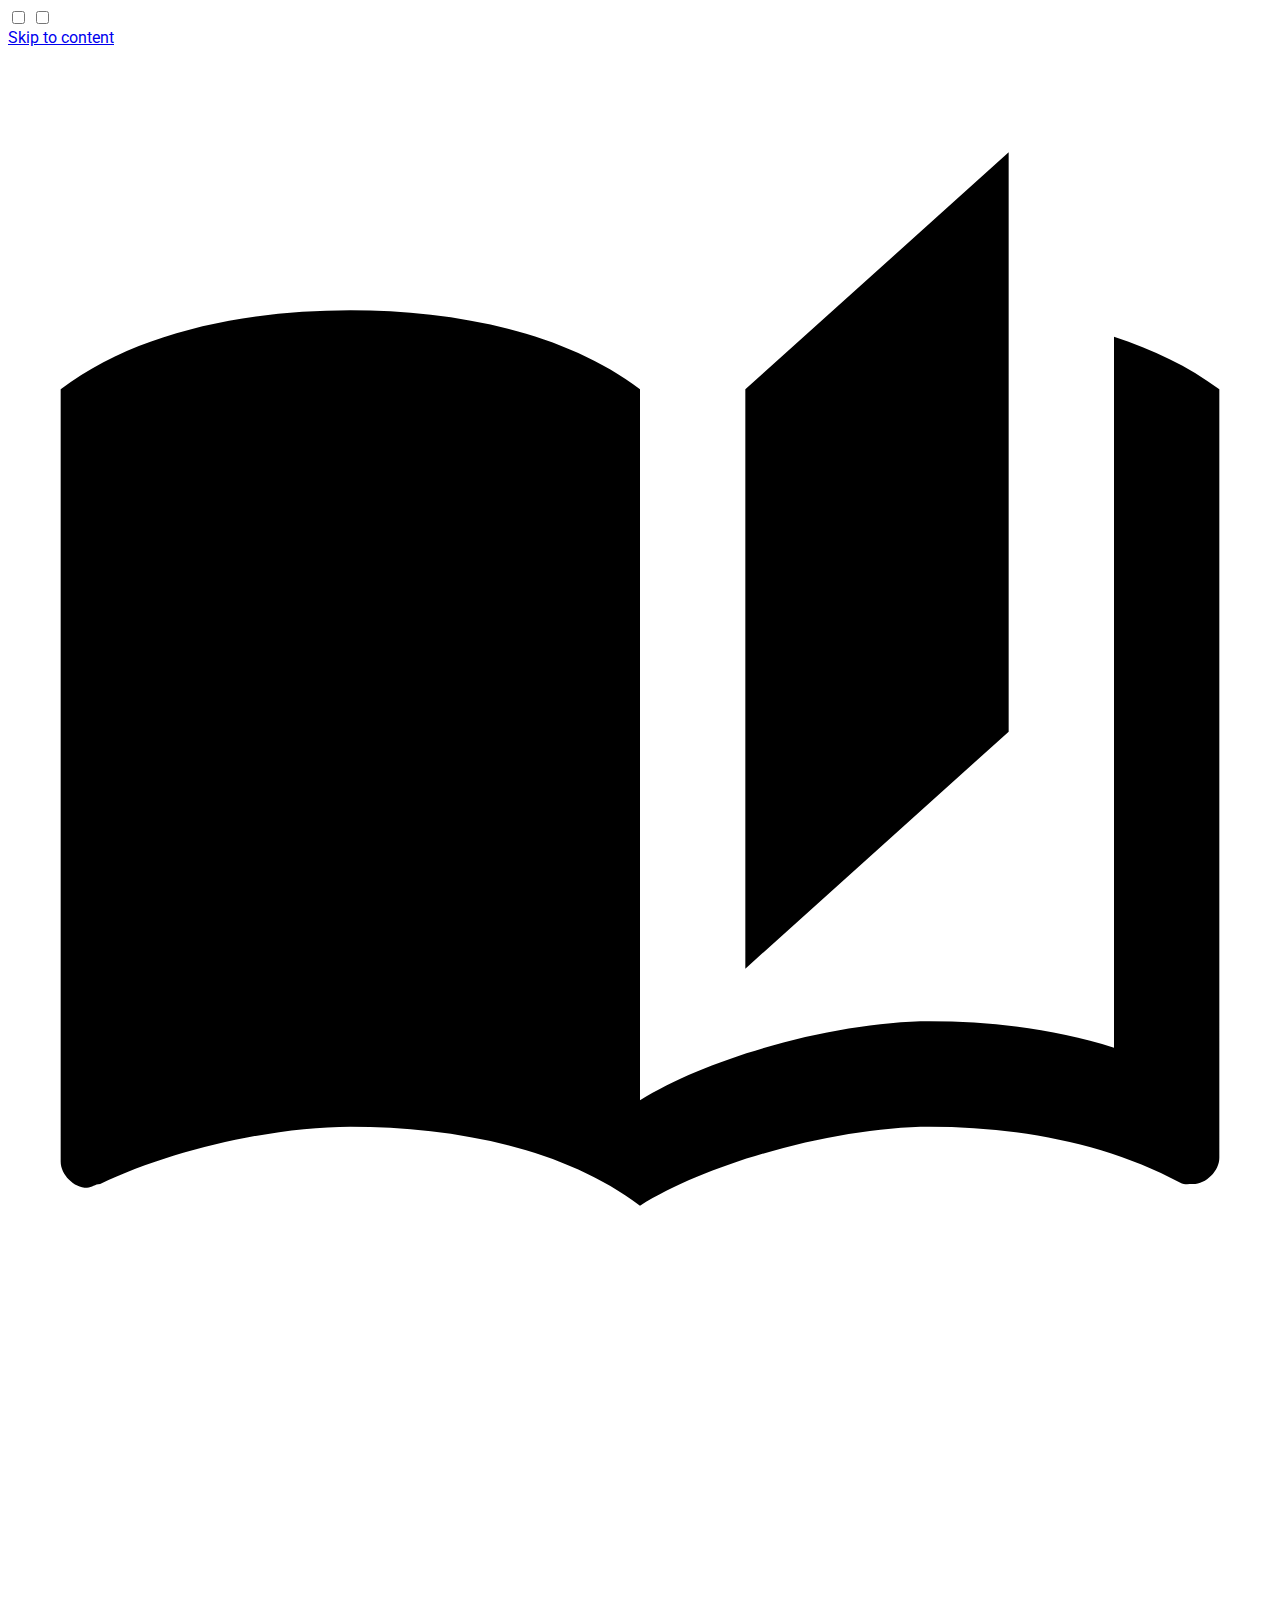
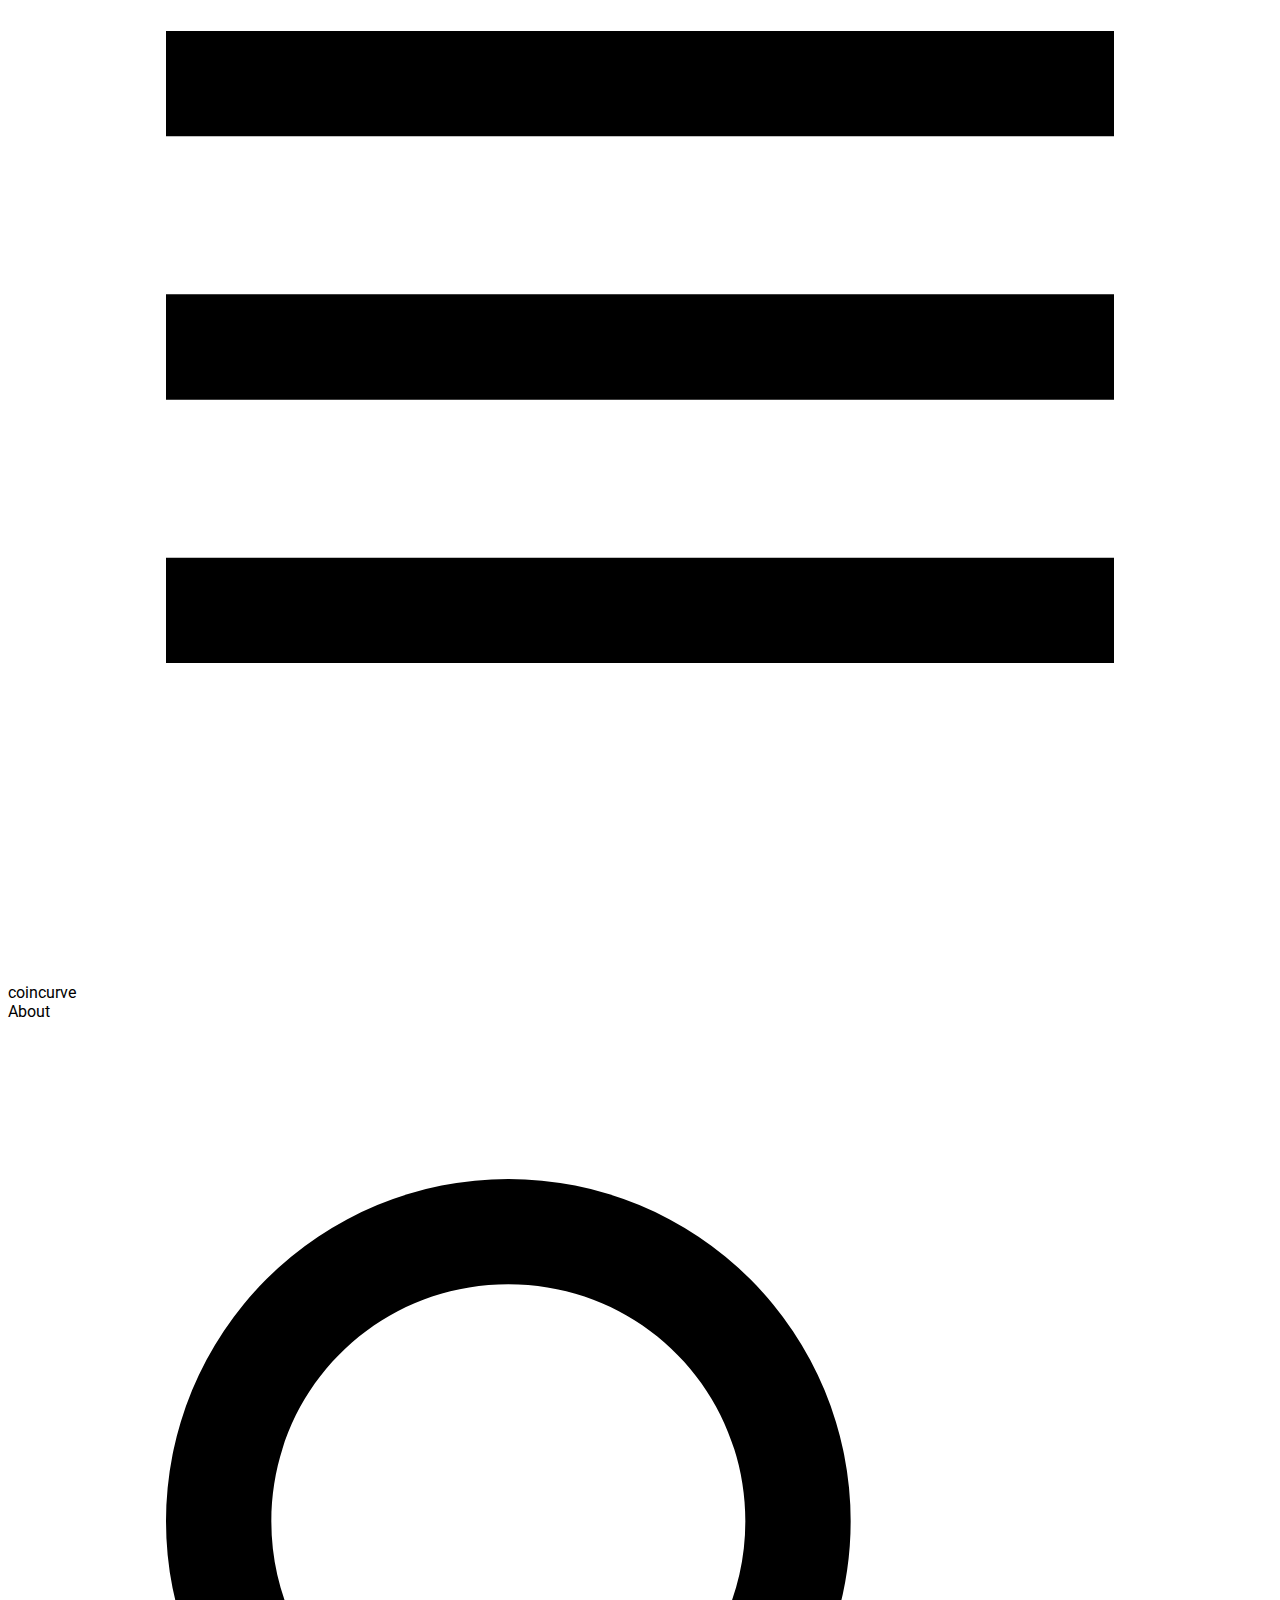
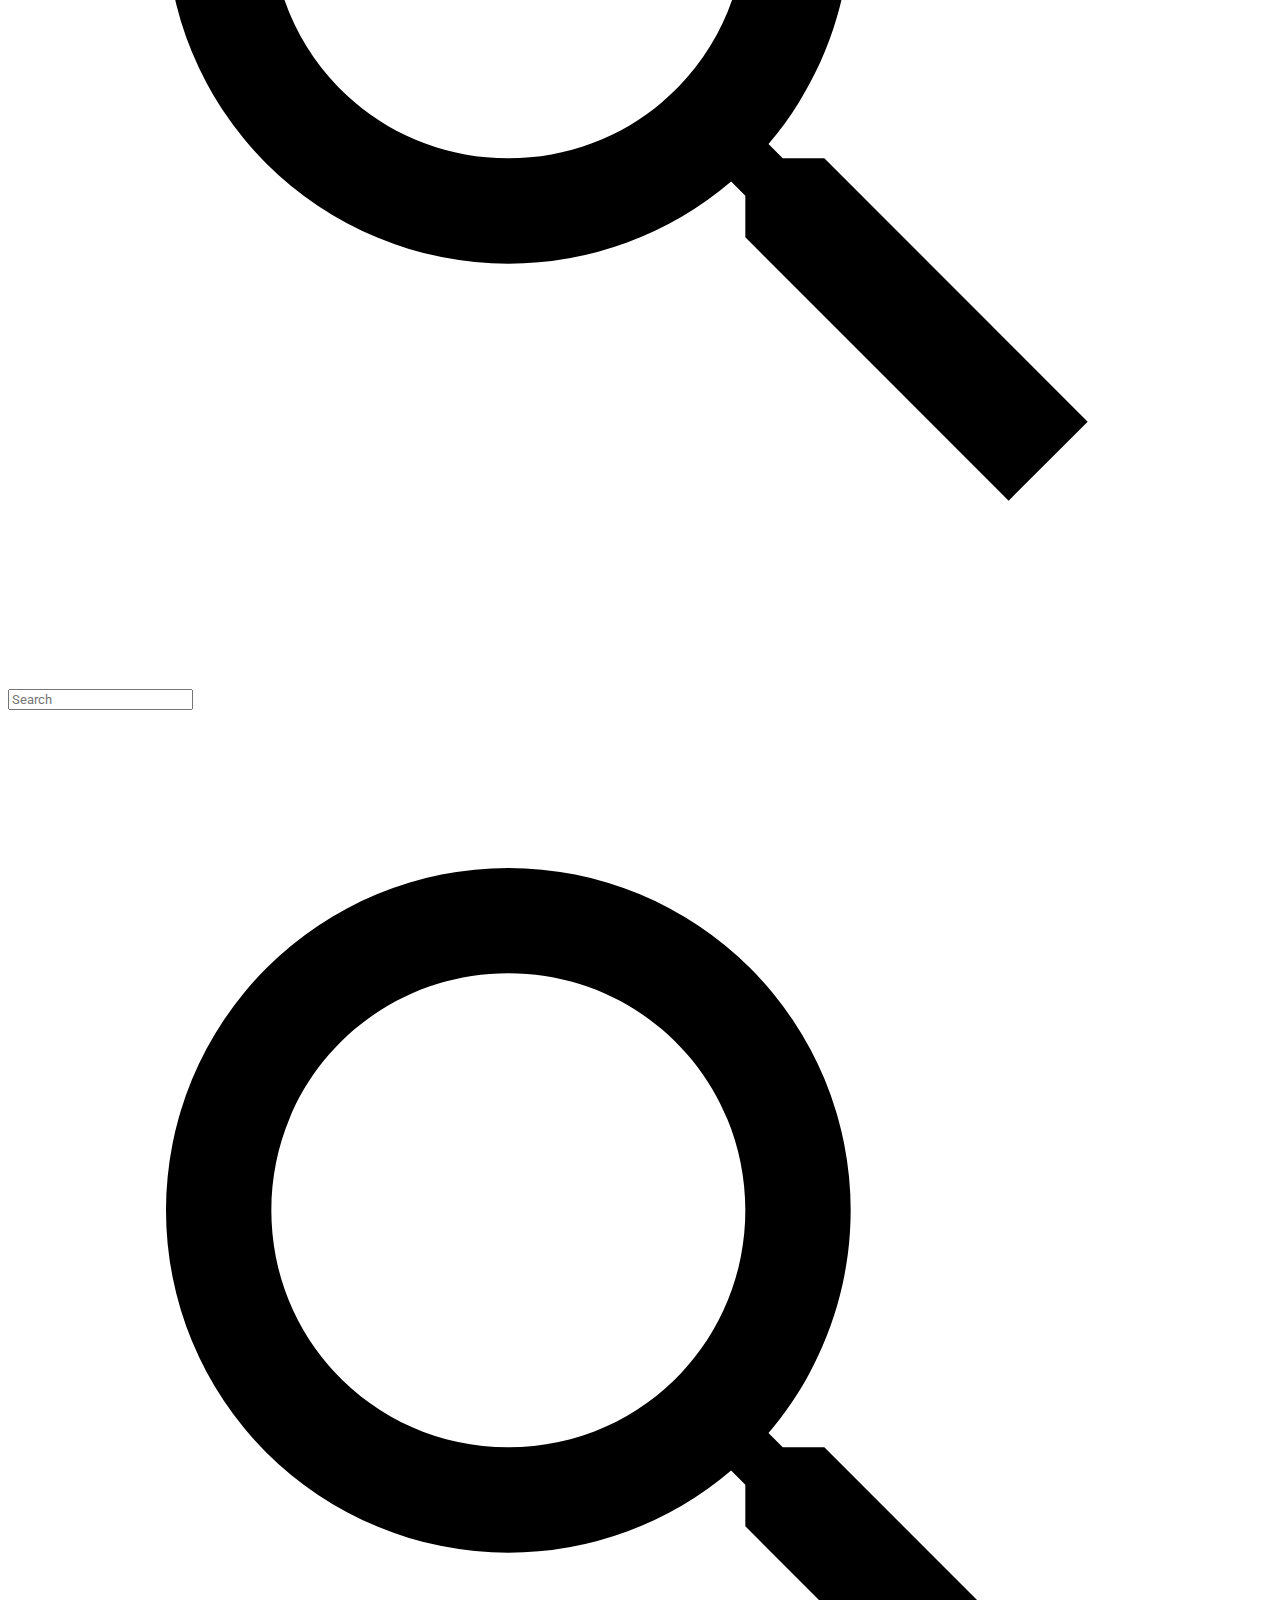
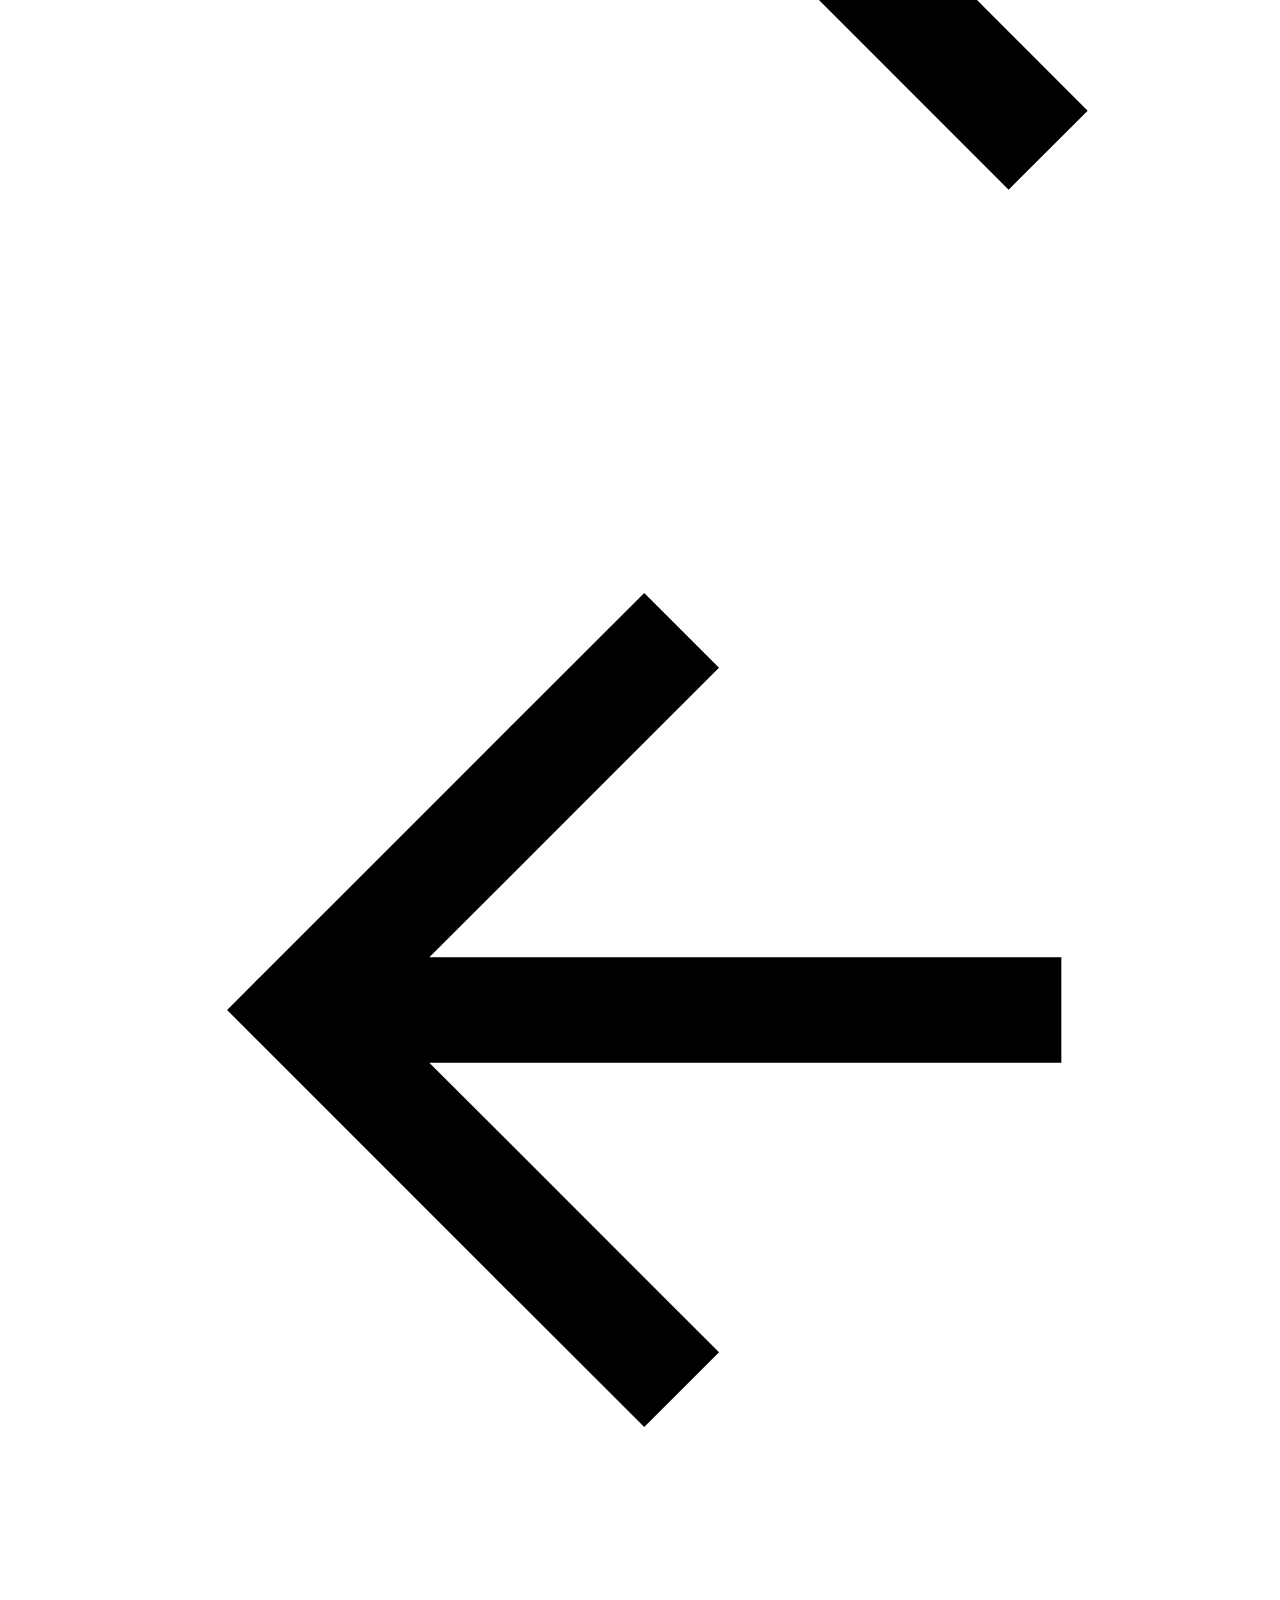
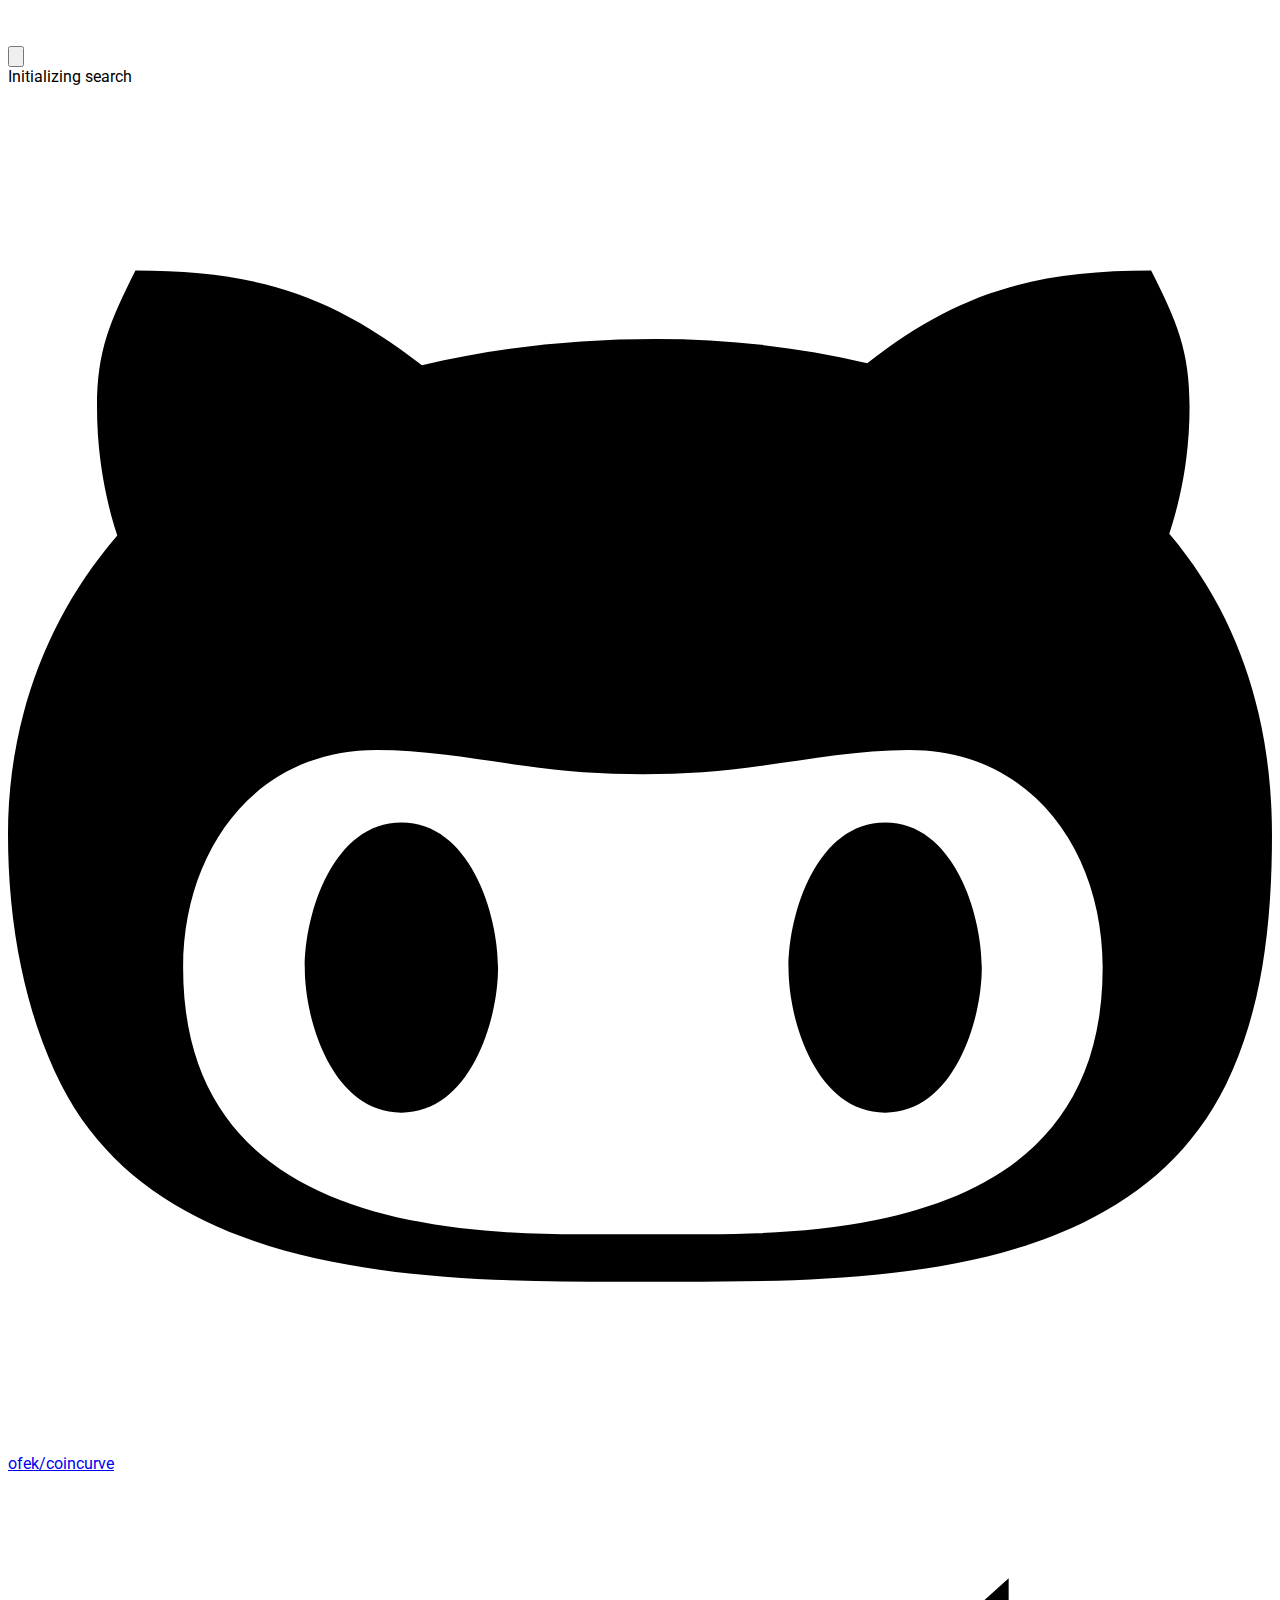
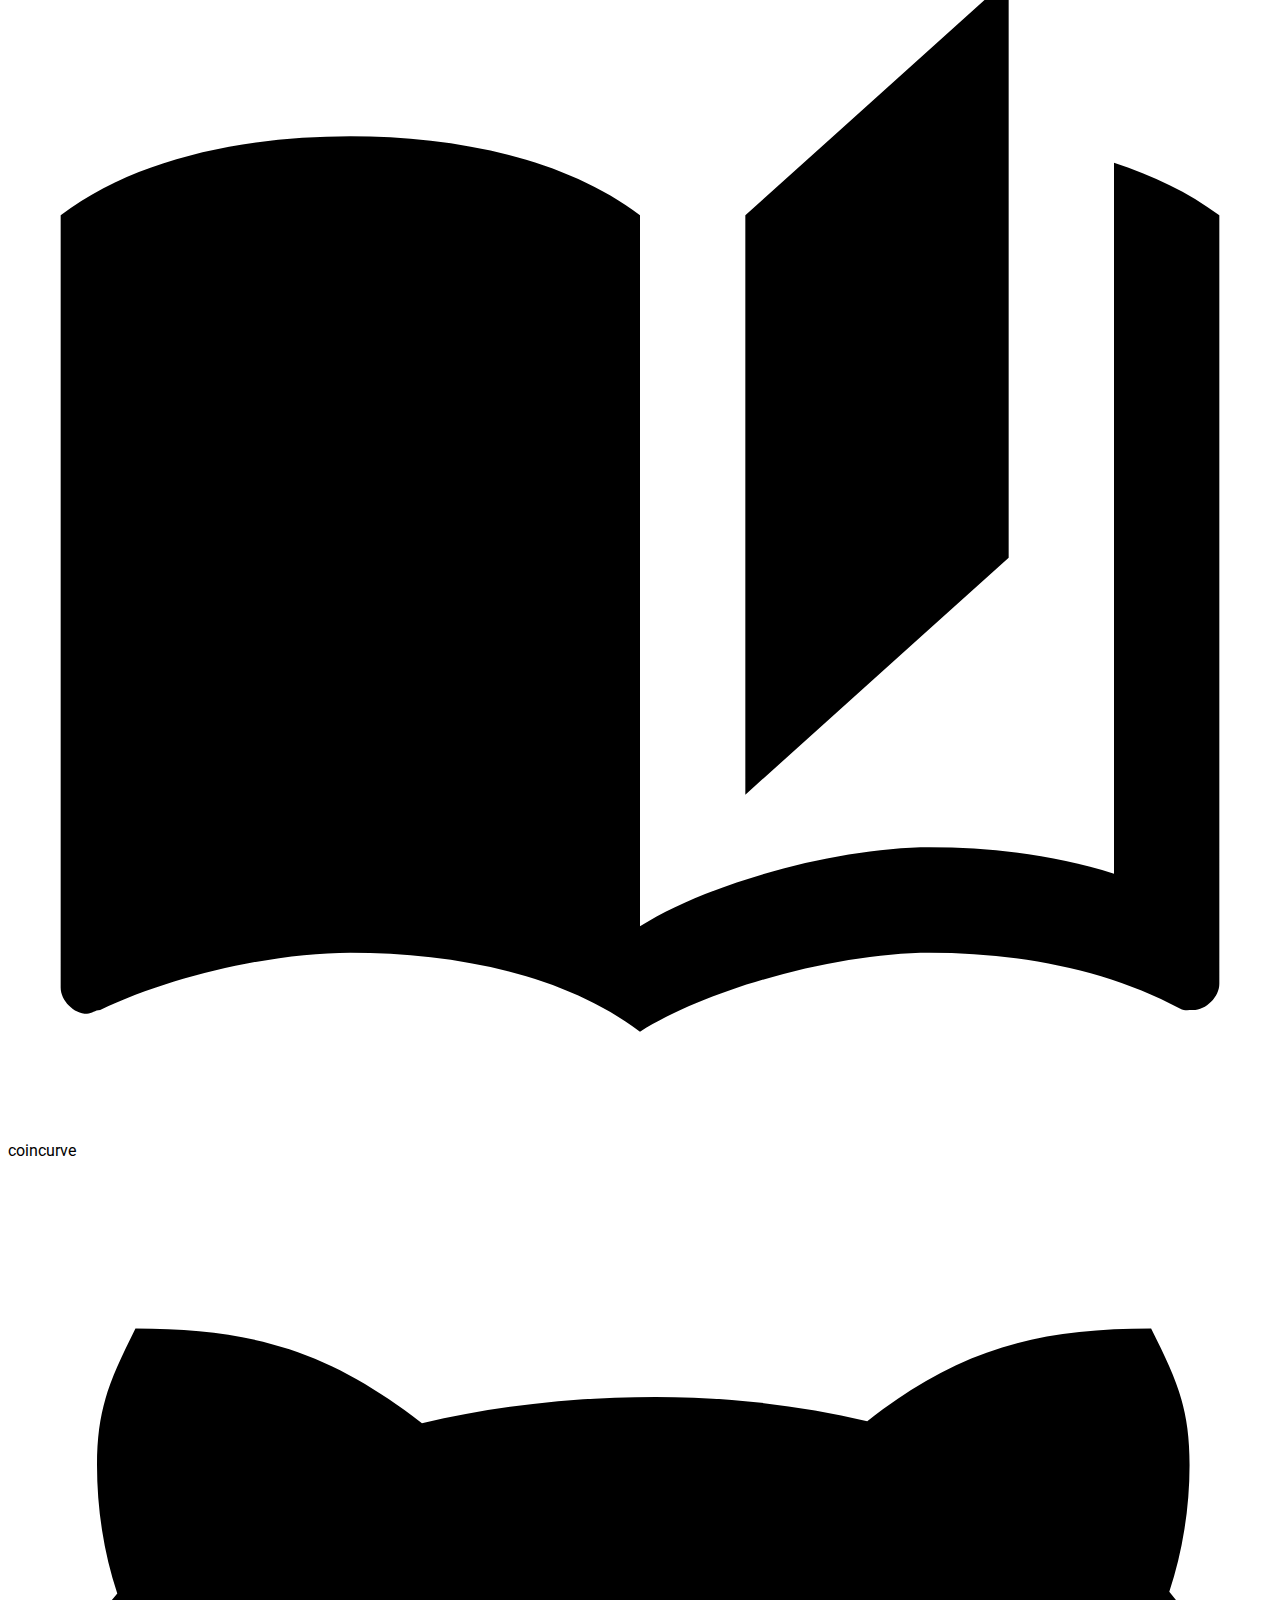
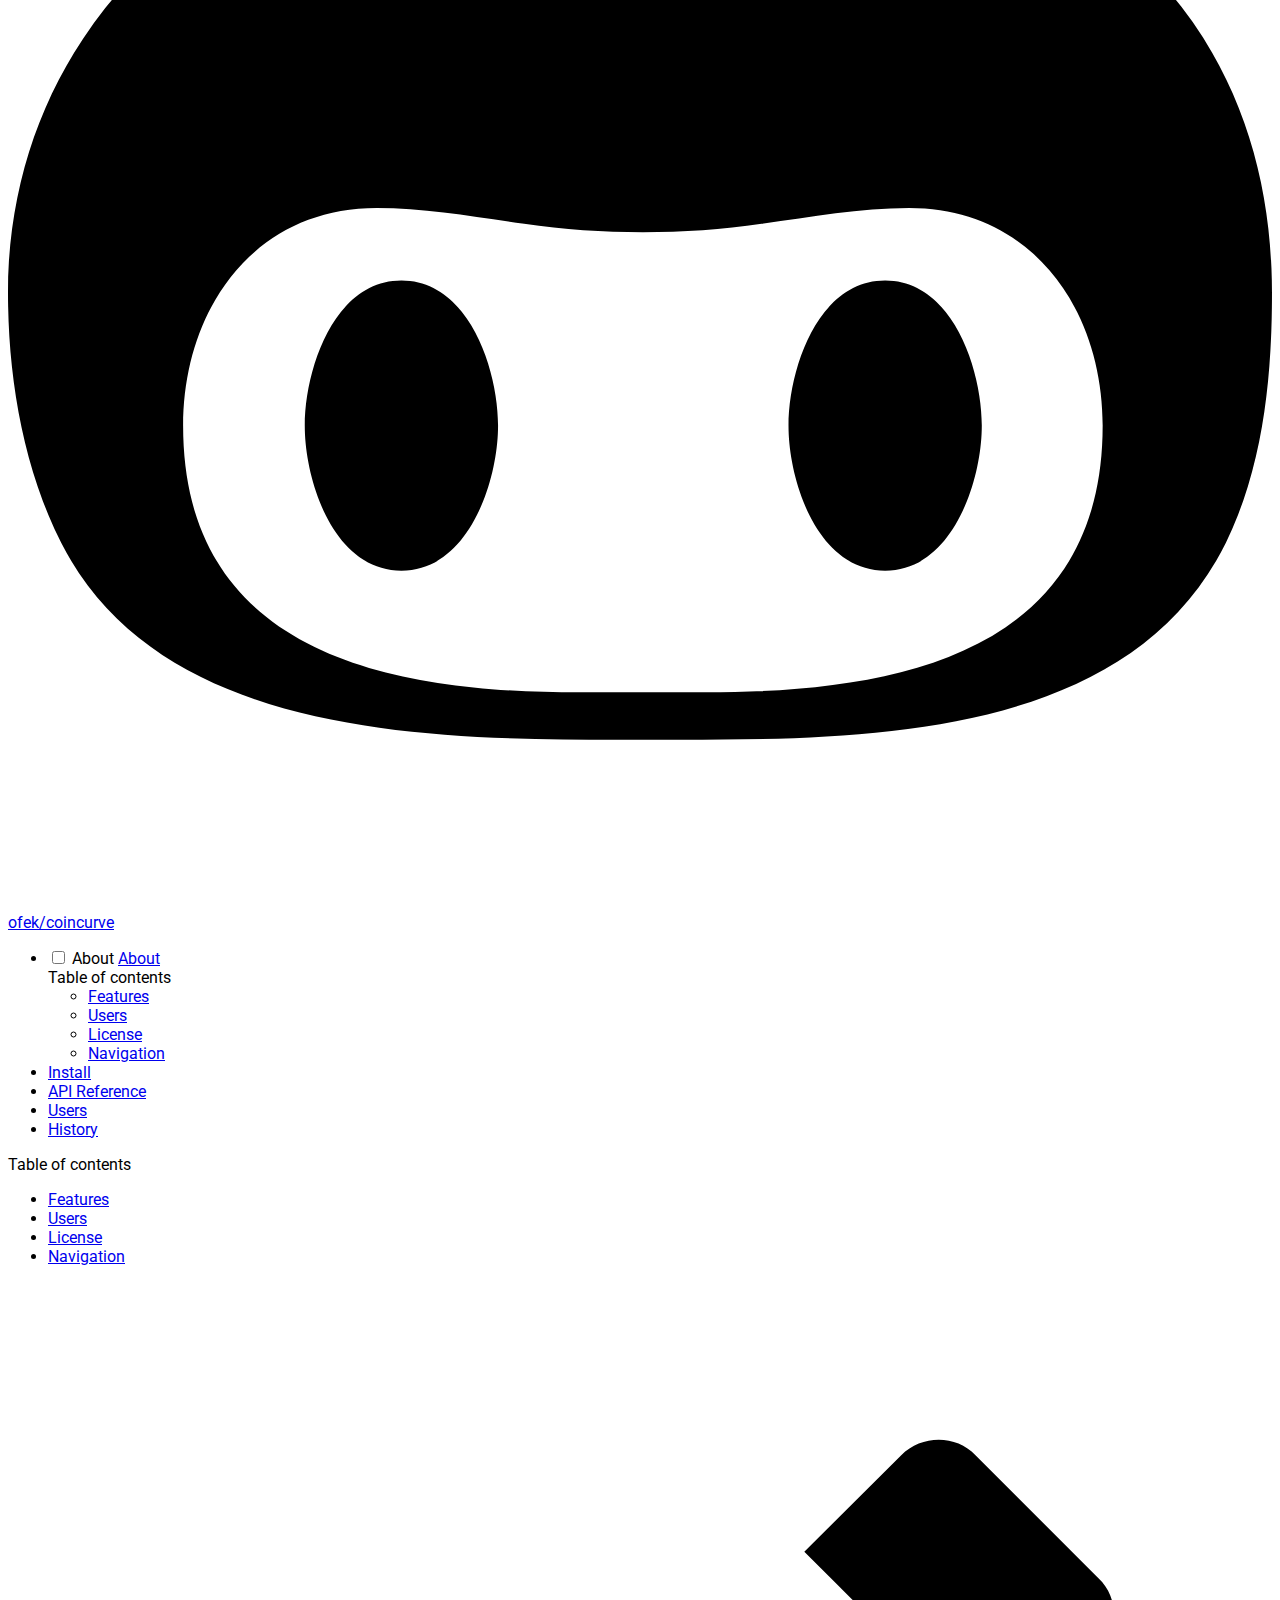
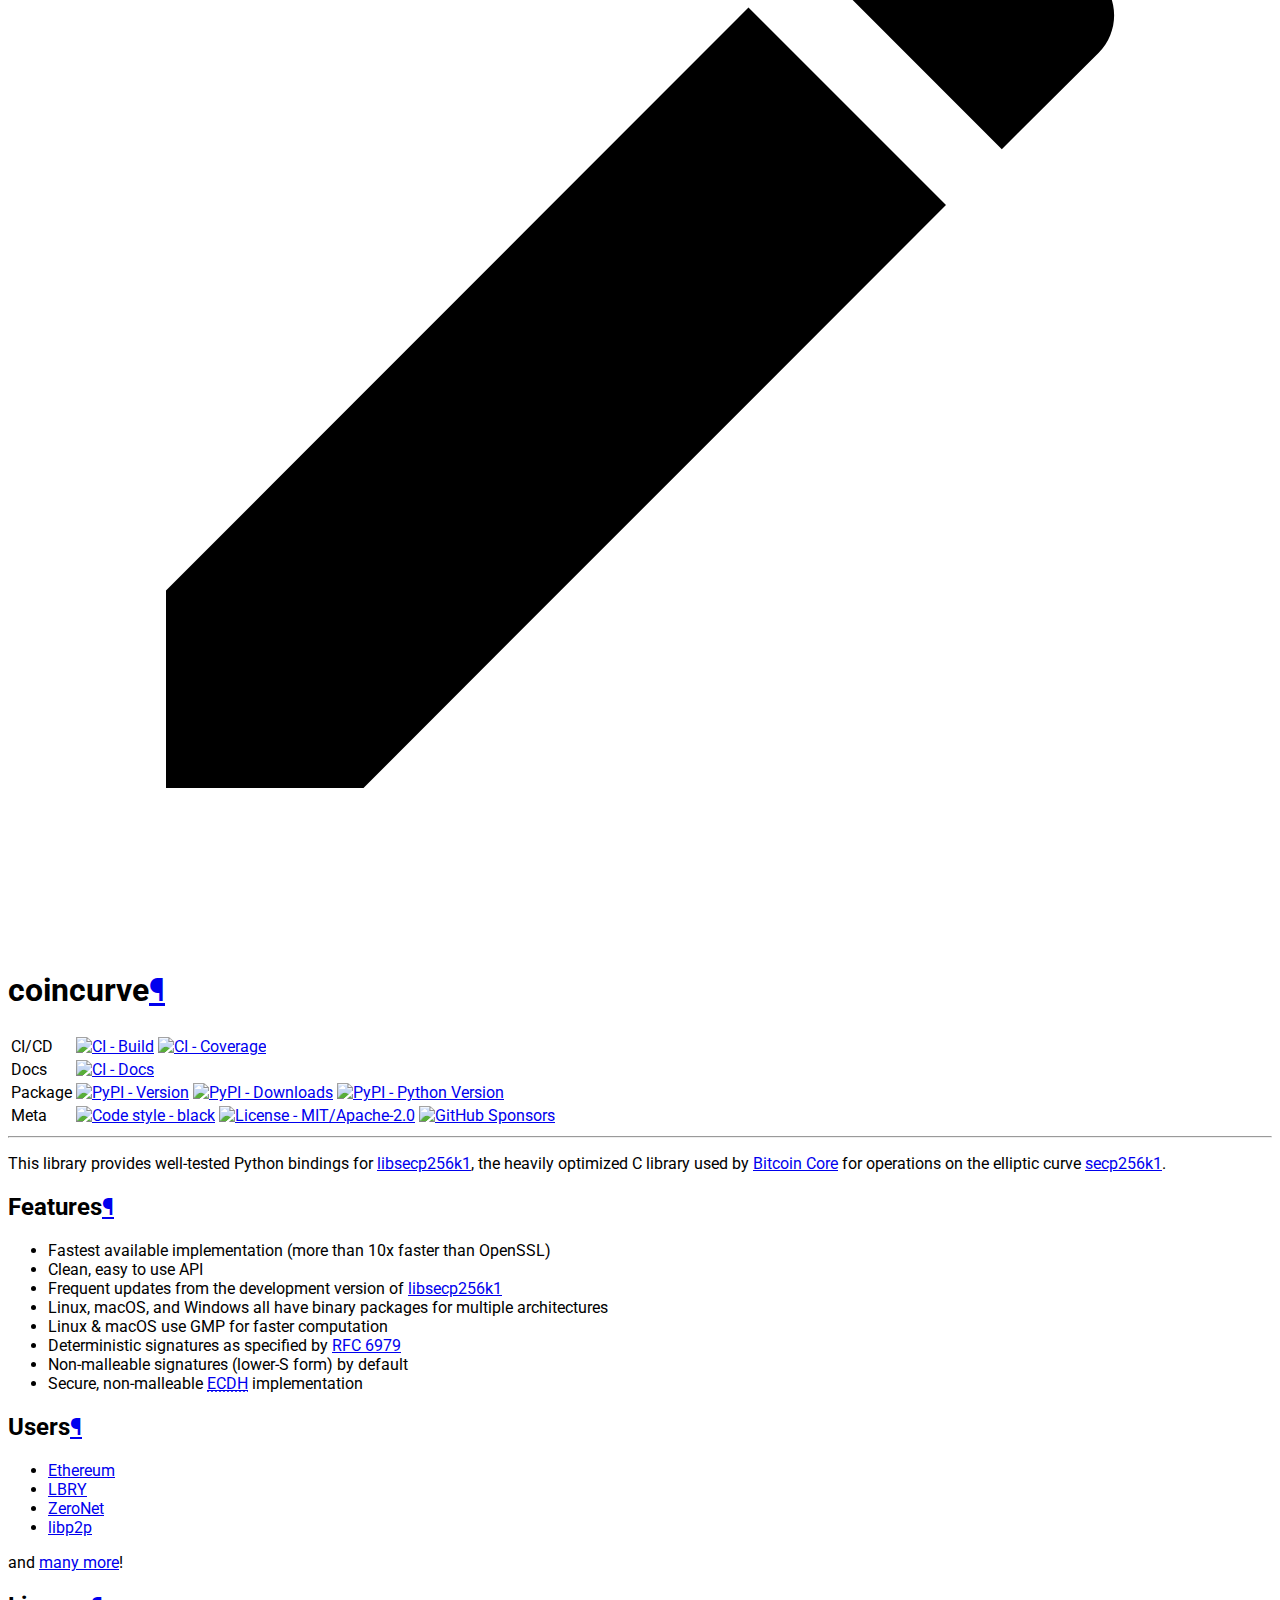
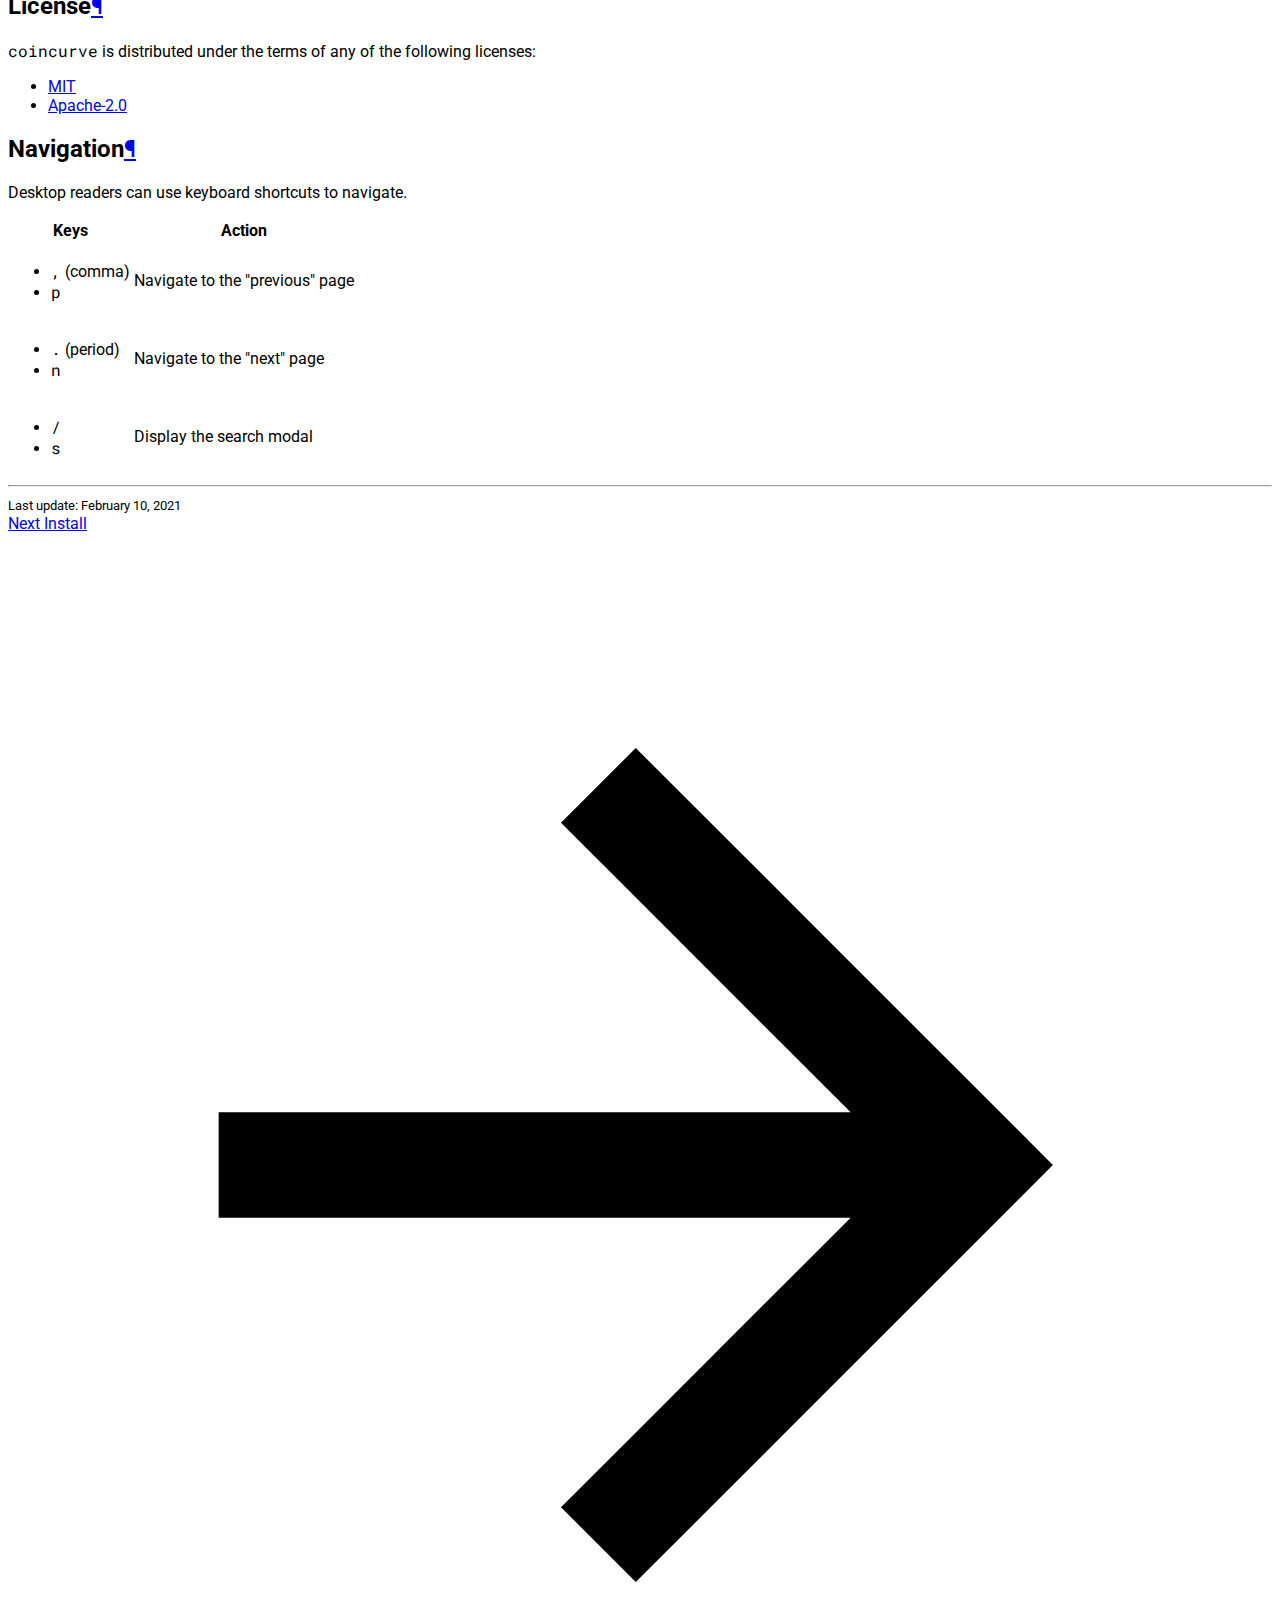
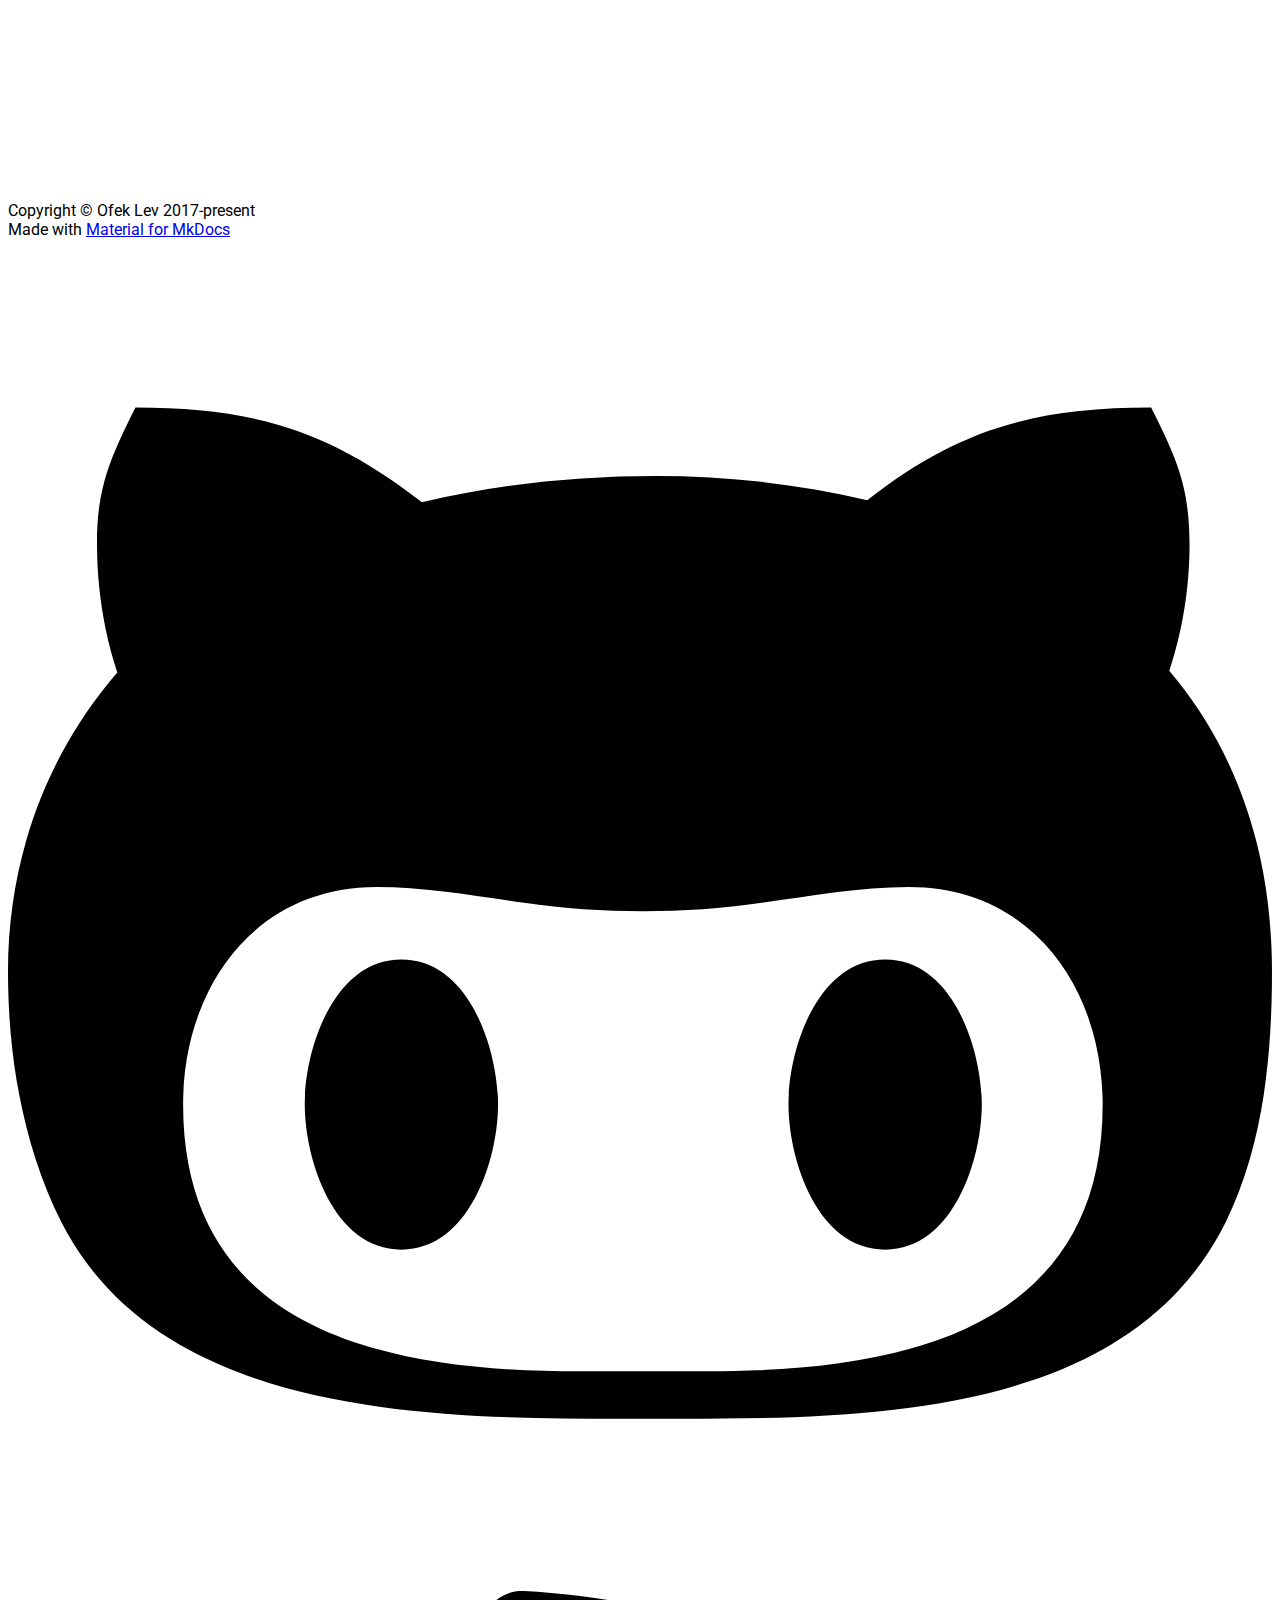
==== index.html @ 94fb1a79 "fix table of contents ec1afdb425f258a06de78dd0390486f0b9333c5b" ====
<!doctype html><html lang=en class=no-js> <head><meta charset=utf-8><meta name=viewport content="width=device-width,initial-scale=1"><meta name=description content="Cross-platform Python bindings for libsecp256k1"><meta name=author content="Ofek Lev"><link href=https://ofek.dev/coincurve/ rel=canonical><link rel="shortcut icon" href=assets/images/favicon.ico><meta name=generator content="mkdocs-1.1.2, mkdocs-material-6.2.8"><title>coincurve</title><link rel=stylesheet href=assets/stylesheets/main.cb6bc1d0.min.css><link rel=stylesheet href=assets/stylesheets/palette.39b8e14a.min.css><meta name=theme-color content=#ffc105><link rel=preconnect href=https://fonts.gstatic.com crossorigin><link rel=stylesheet href="https://fonts.googleapis.com/css?family=Roboto:300,400,400i,700%7CRoboto+Mono&display=fallback"><style>body,input{font-family:"Roboto",-apple-system,BlinkMacSystemFont,Helvetica,Arial,sans-serif}code,kbd,pre{font-family:"Roboto Mono",SFMono-Regular,Consolas,Menlo,monospace}</style><link rel=stylesheet href=assets/css/custom.css><link rel=stylesheet href=https://cdn.jsdelivr.net/gh/tonsky/FiraCode@4/distr/fira_code.css></head> <body dir=ltr data-md-color-scheme=slate data-md-color-primary=amber data-md-color-accent=amber> <input class=md-toggle data-md-toggle=drawer type=checkbox id=__drawer autocomplete=off> <input class=md-toggle data-md-toggle=search type=checkbox id=__search autocomplete=off> <label class=md-overlay for=__drawer></label> <div data-md-component=skip> <a href=#coincurve class=md-skip> Skip to content </a> </div> <div data-md-component=announce> </div> <header class=md-header data-md-component=header> <nav class="md-header-nav md-grid" aria-label=Header> <a href=https://ofek.dev/coincurve/ title=coincurve class="md-header-nav__button md-logo" aria-label=coincurve> <svg xmlns=http://www.w3.org/2000/svg viewbox="0 0 24 24"><path d="M19 2l-5 4.5v11l5-4.5V2M6.5 5C4.55 5 2.45 5.4 1 6.5v14.66c0 .25.25.5.5.5.1 0 .15-.07.25-.07 1.35-.65 3.3-1.09 4.75-1.09 1.95 0 4.05.4 5.5 1.5 1.35-.85 3.8-1.5 5.5-1.5 1.65 0 3.35.31 4.75 1.06.1.05.15.03.25.03.25 0 .5-.25.5-.5V6.5c-.6-.45-1.25-.75-2-1V19c-1.1-.35-2.3-.5-3.5-.5-1.7 0-4.15.65-5.5 1.5V6.5C10.55 5.4 8.45 5 6.5 5z"/></svg> </a> <label class="md-header-nav__button md-icon" for=__drawer> <svg xmlns=http://www.w3.org/2000/svg viewbox="0 0 24 24"><path d="M3 6h18v2H3V6m0 5h18v2H3v-2m0 5h18v2H3v-2z"/></svg> </label> <div class=md-header-nav__title data-md-component=header-title> <div class=md-header-nav__ellipsis> <div class=md-header-nav__topic> <span class=md-ellipsis> coincurve </span> </div> <div class=md-header-nav__topic> <span class=md-ellipsis> About </span> </div> </div> </div> <label class="md-header-nav__button md-icon" for=__search> <svg xmlns=http://www.w3.org/2000/svg viewbox="0 0 24 24"><path d="M9.5 3A6.5 6.5 0 0116 9.5c0 1.61-.59 3.09-1.56 4.23l.27.27h.79l5 5-1.5 1.5-5-5v-.79l-.27-.27A6.516 6.516 0 019.5 16 6.5 6.5 0 013 9.5 6.5 6.5 0 019.5 3m0 2C7 5 5 7 5 9.5S7 14 9.5 14 14 12 14 9.5 12 5 9.5 5z"/></svg> </label> <div class=md-search data-md-component=search role=dialog> <label class=md-search__overlay for=__search></label> <div class=md-search__inner role=search> <form class=md-search__form name=search> <input type=text class=md-search__input name=query aria-label=Search placeholder=Search autocapitalize=off autocorrect=off autocomplete=off spellcheck=false data-md-component=search-query data-md-state=active required> <label class="md-search__icon md-icon" for=__search> <svg xmlns=http://www.w3.org/2000/svg viewbox="0 0 24 24"><path d="M9.5 3A6.5 6.5 0 0116 9.5c0 1.61-.59 3.09-1.56 4.23l.27.27h.79l5 5-1.5 1.5-5-5v-.79l-.27-.27A6.516 6.516 0 019.5 16 6.5 6.5 0 013 9.5 6.5 6.5 0 019.5 3m0 2C7 5 5 7 5 9.5S7 14 9.5 14 14 12 14 9.5 12 5 9.5 5z"/></svg> <svg xmlns=http://www.w3.org/2000/svg viewbox="0 0 24 24"><path d="M20 11v2H8l5.5 5.5-1.42 1.42L4.16 12l7.92-7.92L13.5 5.5 8 11h12z"/></svg> </label> <button type=reset class="md-search__icon md-icon" aria-label=Clear data-md-component=search-reset tabindex=-1> <svg xmlns=http://www.w3.org/2000/svg viewbox="0 0 24 24"><path d="M19 6.41L17.59 5 12 10.59 6.41 5 5 6.41 10.59 12 5 17.59 6.41 19 12 13.41 17.59 19 19 17.59 13.41 12 19 6.41z"/></svg> </button> </form> <div class=md-search__output> <div class=md-search__scrollwrap data-md-scrollfix> <div class=md-search-result data-md-component=search-result> <div class=md-search-result__meta> Initializing search </div> <ol class=md-search-result__list></ol> </div> </div> </div> </div> </div> <div class=md-header-nav__source> <a href=https://github.com/ofek/coincurve/ title="Go to repository" class=md-source> <div class="md-source__icon md-icon"> <svg xmlns=http://www.w3.org/2000/svg viewbox="0 0 480 512"><path d="M186.1 328.7c0 20.9-10.9 55.1-36.7 55.1s-36.7-34.2-36.7-55.1 10.9-55.1 36.7-55.1 36.7 34.2 36.7 55.1zM480 278.2c0 31.9-3.2 65.7-17.5 95-37.9 76.6-142.1 74.8-216.7 74.8-75.8 0-186.2 2.7-225.6-74.8-14.6-29-20.2-63.1-20.2-95 0-41.9 13.9-81.5 41.5-113.6-5.2-15.8-7.7-32.4-7.7-48.8 0-21.5 4.9-32.3 14.6-51.8 45.3 0 74.3 9 108.8 36 29-6.9 58.8-10 88.7-10 27 0 54.2 2.9 80.4 9.2 34-26.7 63-35.2 107.8-35.2 9.8 19.5 14.6 30.3 14.6 51.8 0 16.4-2.6 32.7-7.7 48.2 27.5 32.4 39 72.3 39 114.2zm-64.3 50.5c0-43.9-26.7-82.6-73.5-82.6-18.9 0-37 3.4-56 6-14.9 2.3-29.8 3.2-45.1 3.2-15.2 0-30.1-.9-45.1-3.2-18.7-2.6-37-6-56-6-46.8 0-73.5 38.7-73.5 82.6 0 87.8 80.4 101.3 150.4 101.3h48.2c70.3 0 150.6-13.4 150.6-101.3zm-82.6-55.1c-25.8 0-36.7 34.2-36.7 55.1s10.9 55.1 36.7 55.1 36.7-34.2 36.7-55.1-10.9-55.1-36.7-55.1z"/></svg> </div> <div class=md-source__repository> ofek/coincurve </div> </a> </div> </nav> </header> <div class=md-container data-md-component=container> <main class=md-main data-md-component=main> <div class="md-main__inner md-grid"> <div class="md-sidebar md-sidebar--primary" data-md-component=navigation> <div class=md-sidebar__scrollwrap> <div class=md-sidebar__inner> <nav class="md-nav md-nav--primary" aria-label=Navigation data-md-level=0> <label class=md-nav__title for=__drawer> <a href=https://ofek.dev/coincurve/ title=coincurve class="md-nav__button md-logo" aria-label=coincurve> <svg xmlns=http://www.w3.org/2000/svg viewbox="0 0 24 24"><path d="M19 2l-5 4.5v11l5-4.5V2M6.5 5C4.55 5 2.45 5.4 1 6.5v14.66c0 .25.25.5.5.5.1 0 .15-.07.25-.07 1.35-.65 3.3-1.09 4.75-1.09 1.95 0 4.05.4 5.5 1.5 1.35-.85 3.8-1.5 5.5-1.5 1.65 0 3.35.31 4.75 1.06.1.05.15.03.25.03.25 0 .5-.25.5-.5V6.5c-.6-.45-1.25-.75-2-1V19c-1.1-.35-2.3-.5-3.5-.5-1.7 0-4.15.65-5.5 1.5V6.5C10.55 5.4 8.45 5 6.5 5z"/></svg> </a> coincurve </label> <div class=md-nav__source> <a href=https://github.com/ofek/coincurve/ title="Go to repository" class=md-source> <div class="md-source__icon md-icon"> <svg xmlns=http://www.w3.org/2000/svg viewbox="0 0 480 512"><path d="M186.1 328.7c0 20.9-10.9 55.1-36.7 55.1s-36.7-34.2-36.7-55.1 10.9-55.1 36.7-55.1 36.7 34.2 36.7 55.1zM480 278.2c0 31.9-3.2 65.7-17.5 95-37.9 76.6-142.1 74.8-216.7 74.8-75.8 0-186.2 2.7-225.6-74.8-14.6-29-20.2-63.1-20.2-95 0-41.9 13.9-81.5 41.5-113.6-5.2-15.8-7.7-32.4-7.7-48.8 0-21.5 4.9-32.3 14.6-51.8 45.3 0 74.3 9 108.8 36 29-6.9 58.8-10 88.7-10 27 0 54.2 2.9 80.4 9.2 34-26.7 63-35.2 107.8-35.2 9.8 19.5 14.6 30.3 14.6 51.8 0 16.4-2.6 32.7-7.7 48.2 27.5 32.4 39 72.3 39 114.2zm-64.3 50.5c0-43.9-26.7-82.6-73.5-82.6-18.9 0-37 3.4-56 6-14.9 2.3-29.8 3.2-45.1 3.2-15.2 0-30.1-.9-45.1-3.2-18.7-2.6-37-6-56-6-46.8 0-73.5 38.7-73.5 82.6 0 87.8 80.4 101.3 150.4 101.3h48.2c70.3 0 150.6-13.4 150.6-101.3zm-82.6-55.1c-25.8 0-36.7 34.2-36.7 55.1s10.9 55.1 36.7 55.1 36.7-34.2 36.7-55.1-10.9-55.1-36.7-55.1z"/></svg> </div> <div class=md-source__repository> ofek/coincurve </div> </a> </div> <ul class=md-nav__list data-md-scrollfix> <li class="md-nav__item md-nav__item--active"> <input class="md-nav__toggle md-toggle" data-md-toggle=toc type=checkbox id=__toc> <label class="md-nav__link md-nav__link--active" for=__toc> About <span class="md-nav__icon md-icon"></span> </label> <a href=. class="md-nav__link md-nav__link--active"> About </a> <nav class="md-nav md-nav--secondary" aria-label="Table of contents"> <label class=md-nav__title for=__toc> <span class="md-nav__icon md-icon"></span> Table of contents </label> <ul class=md-nav__list data-md-scrollfix> <li class=md-nav__item> <a href=#features class=md-nav__link> Features </a> </li> <li class=md-nav__item> <a href=#users class=md-nav__link> Users </a> </li> <li class=md-nav__item> <a href=#license class=md-nav__link> License </a> </li> <li class=md-nav__item> <a href=#navigation class=md-nav__link> Navigation </a> </li> </ul> </nav> </li> <li class=md-nav__item> <a href=install/ class=md-nav__link> Install </a> </li> <li class=md-nav__item> <a href=api/ class=md-nav__link> API Reference </a> </li> <li class=md-nav__item> <a href=users/ class=md-nav__link> Users </a> </li> <li class=md-nav__item> <a href=history/ class=md-nav__link> History </a> </li> </ul> </nav> </div> </div> </div> <div class="md-sidebar md-sidebar--secondary" data-md-component=toc> <div class=md-sidebar__scrollwrap> <div class=md-sidebar__inner> <nav class="md-nav md-nav--secondary" aria-label="Table of contents"> <label class=md-nav__title for=__toc> <span class="md-nav__icon md-icon"></span> Table of contents </label> <ul class=md-nav__list data-md-scrollfix> <li class=md-nav__item> <a href=#features class=md-nav__link> Features </a> </li> <li class=md-nav__item> <a href=#users class=md-nav__link> Users </a> </li> <li class=md-nav__item> <a href=#license class=md-nav__link> License </a> </li> <li class=md-nav__item> <a href=#navigation class=md-nav__link> Navigation </a> </li> </ul> </nav> </div> </div> </div> <div class=md-content> <article class="md-content__inner md-typeset"> <a href=https://github.com/ofek/coincurve/blob/master/docs/index.md title="Edit this page" class="md-content__button md-icon"> <svg xmlns=http://www.w3.org/2000/svg viewbox="0 0 24 24"><path d="M20.71 7.04c.39-.39.39-1.04 0-1.41l-2.34-2.34c-.37-.39-1.02-.39-1.41 0l-1.84 1.83 3.75 3.75M3 17.25V21h3.75L17.81 9.93l-3.75-3.75L3 17.25z"/></svg> </a> <h1 id=coincurve>coincurve<a class=headerlink href=#coincurve title="Permanent link">&para;</a></h1> <table> <thead> <tr> <th></th> <th></th> </tr> </thead> <tbody> <tr> <td>CI/CD</td> <td><a href="https://github.com/ofek/coincurve/actions?query=workflow%3Abuild"><img alt="CI - Build" src=https://github.com/ofek/coincurve/workflows/build/badge.svg></a> <a href=https://codecov.io/github/ofek/coincurve><img alt="CI - Coverage" src="https://img.shields.io/codecov/c/github/ofek/coincurve/master.svg?logo=codecov&logoColor=red"></a></td> </tr> <tr> <td>Docs</td> <td><a href="https://github.com/ofek/coincurve/actions?query=workflow%3Adocs"><img alt="CI - Docs" src=https://github.com/ofek/coincurve/workflows/docs/badge.svg></a></td> </tr> <tr> <td>Package</td> <td><a href=https://pypi.org/project/coincurve/ ><img alt="PyPI - Version" src="https://img.shields.io/pypi/v/coincurve.svg?logo=pypi&label=PyPI&logoColor=gold"></a> <a href=https://pypi.org/project/coincurve/ ><img alt="PyPI - Downloads" src="https://img.shields.io/pypi/dm/coincurve.svg?color=blue&label=Downloads&logo=pypi&logoColor=gold"></a> <a href=https://pypi.org/project/coincurve/ ><img alt="PyPI - Python Version" src="https://img.shields.io/pypi/pyversions/coincurve.svg?logo=python&label=Python&logoColor=gold"></a></td> </tr> <tr> <td>Meta</td> <td><a href=https://github.com/ambv/black><img alt="Code style - black" src=https://img.shields.io/badge/code%20style-black-000000.svg></a> <a href=https://spdx.org/licenses/ ><img alt="License - MIT/Apache-2.0" src=https://img.shields.io/badge/license-MIT%2FApache--2.0-9400d3.svg></a> <a href=https://github.com/sponsors/ofek><img alt="GitHub Sponsors" src="https://img.shields.io/github/sponsors/ofek?logo=GitHub%20Sponsors&style=social"></a></td> </tr> </tbody> </table> <hr> <p>This library provides well-tested Python bindings for <a href=https://github.com/bitcoin-core/secp256k1>libsecp256k1</a>, the heavily optimized C library used by <a href=https://github.com/bitcoin/bitcoin>Bitcoin Core</a> for operations on the elliptic curve <a href=https://en.bitcoin.it/wiki/Secp256k1>secp256k1</a>.</p> <h2 id=features>Features<a class=headerlink href=#features title="Permanent link">&para;</a></h2> <ul> <li>Fastest available implementation (more than 10x faster than OpenSSL)</li> <li>Clean, easy to use API</li> <li>Frequent updates from the development version of <a href=https://github.com/bitcoin-core/secp256k1>libsecp256k1</a></li> <li>Linux, macOS, and Windows all have binary packages for multiple architectures</li> <li>Linux &amp; macOS use GMP for faster computation</li> <li>Deterministic signatures as specified by <a href=https://tools.ietf.org/html/rfc6979>RFC 6979</a></li> <li>Non-malleable signatures (lower-S form) by default</li> <li>Secure, non-malleable <a href=https://en.wikipedia.org/wiki/Elliptic-curve_Diffie%E2%80%93Hellman><abbr title="Elliptic-curve Diffie–Hellman">ECDH</abbr></a> implementation</li> </ul> <h2 id=users>Users<a class=headerlink href=#users title="Permanent link">&para;</a></h2> <ul> <li><a href=https://ethereum.org>Ethereum</a></li> <li><a href=https://lbry.com>LBRY</a></li> <li><a href=https://zeronet.io>ZeroNet</a></li> <li><a href=https://libp2p.io>libp2p</a></li> </ul> <p>and <a href=users/ >many more</a>!</p> <h2 id=license>License<a class=headerlink href=#license title="Permanent link">&para;</a></h2> <p><code>coincurve</code> is distributed under the terms of any of the following licenses:</p> <ul> <li><a href=https://spdx.org/licenses/MIT.html>MIT</a></li> <li><a href=https://spdx.org/licenses/Apache-2.0.html>Apache-2.0</a></li> </ul> <h2 id=navigation>Navigation<a class=headerlink href=#navigation title="Permanent link">&para;</a></h2> <p>Desktop readers can use keyboard shortcuts to navigate.</p> <table> <thead> <tr> <th>Keys</th> <th>Action</th> </tr> </thead> <tbody> <tr> <td><ul><li><kbd>,</kbd> (comma)</li><li><kbd>p</kbd></li></ul></td> <td>Navigate to the "previous" page</td> </tr> <tr> <td><ul><li><kbd>.</kbd> (period)</li><li><kbd>n</kbd></li></ul></td> <td>Navigate to the "next" page</td> </tr> <tr> <td><ul><li><kbd>/</kbd></li><li><kbd>s</kbd></li></ul></td> <td>Display the search modal</td> </tr> </tbody> </table> <hr> <div class=md-source-date> <small> Last update: <span class="git-revision-date-localized-plugin git-revision-date-localized-plugin-date">February 10, 2021</span> </small> </div> </article> </div> </div> </main> <footer class=md-footer> <div class=md-footer-nav> <nav class="md-footer-nav__inner md-grid" aria-label=Footer> <a href=install/ class="md-footer-nav__link md-footer-nav__link--next" rel=next> <div class=md-footer-nav__title> <div class=md-ellipsis> <span class=md-footer-nav__direction> Next </span> Install </div> </div> <div class="md-footer-nav__button md-icon"> <svg xmlns=http://www.w3.org/2000/svg viewbox="0 0 24 24"><path d="M4 11v2h12l-5.5 5.5 1.42 1.42L19.84 12l-7.92-7.92L10.5 5.5 16 11H4z"/></svg> </div> </a> </nav> </div> <div class="md-footer-meta md-typeset"> <div class="md-footer-meta__inner md-grid"> <div class=md-footer-copyright> <div class=md-footer-copyright__highlight> Copyright &copy; Ofek Lev 2017-present </div> Made with <a href=https://squidfunk.github.io/mkdocs-material/ target=_blank rel=noopener> Material for MkDocs </a> </div> <div class=md-footer-social> <a href=https://github.com/ofek target=_blank rel=noopener title=github.com class=md-footer-social__link> <svg xmlns=http://www.w3.org/2000/svg viewbox="0 0 480 512"><path d="M186.1 328.7c0 20.9-10.9 55.1-36.7 55.1s-36.7-34.2-36.7-55.1 10.9-55.1 36.7-55.1 36.7 34.2 36.7 55.1zM480 278.2c0 31.9-3.2 65.7-17.5 95-37.9 76.6-142.1 74.8-216.7 74.8-75.8 0-186.2 2.7-225.6-74.8-14.6-29-20.2-63.1-20.2-95 0-41.9 13.9-81.5 41.5-113.6-5.2-15.8-7.7-32.4-7.7-48.8 0-21.5 4.9-32.3 14.6-51.8 45.3 0 74.3 9 108.8 36 29-6.9 58.8-10 88.7-10 27 0 54.2 2.9 80.4 9.2 34-26.7 63-35.2 107.8-35.2 9.8 19.5 14.6 30.3 14.6 51.8 0 16.4-2.6 32.7-7.7 48.2 27.5 32.4 39 72.3 39 114.2zm-64.3 50.5c0-43.9-26.7-82.6-73.5-82.6-18.9 0-37 3.4-56 6-14.9 2.3-29.8 3.2-45.1 3.2-15.2 0-30.1-.9-45.1-3.2-18.7-2.6-37-6-56-6-46.8 0-73.5 38.7-73.5 82.6 0 87.8 80.4 101.3 150.4 101.3h48.2c70.3 0 150.6-13.4 150.6-101.3zm-82.6-55.1c-25.8 0-36.7 34.2-36.7 55.1s10.9 55.1 36.7 55.1 36.7-34.2 36.7-55.1-10.9-55.1-36.7-55.1z"/></svg> </a> <a href=https://ofek.dev/words/ target=_blank rel=noopener title=ofek.dev class=md-footer-social__link> <svg xmlns=http://www.w3.org/2000/svg viewbox="0 0 512 512"><path d="M172.2 226.8c-14.6-2.9-28.2 8.9-28.2 23.8V301c0 10.2 7.1 18.4 16.7 22 18.2 6.8 31.3 24.4 31.3 45 0 26.5-21.5 48-48 48s-48-21.5-48-48V120c0-13.3-10.7-24-24-24H24c-13.3 0-24 10.7-24 24v248c0 89.5 82.1 160.2 175 140.7 54.4-11.4 98.3-55.4 109.7-109.7 17.4-82.9-37-157.2-112.5-172.2zM209 0c-9.2-.5-17 6.8-17 16v31.6c0 8.5 6.6 15.5 15 15.9 129.4 7 233.4 112 240.9 241.5.5 8.4 7.5 15 15.9 15h32.1c9.2 0 16.5-7.8 16-17C503.4 139.8 372.2 8.6 209 0zm.3 96c-9.3-.7-17.3 6.7-17.3 16.1v32.1c0 8.4 6.5 15.3 14.8 15.9 76.8 6.3 138 68.2 144.9 145.2.8 8.3 7.6 14.7 15.9 14.7h32.2c9.3 0 16.8-8 16.1-17.3-8.4-110.1-96.5-198.2-206.6-206.7z"/></svg> </a> <a href=https://twitter.com/Ofekmeister target=_blank rel=noopener title=twitter.com class=md-footer-social__link> <svg xmlns=http://www.w3.org/2000/svg viewbox="0 0 512 512"><path d="M459.37 151.716c.325 4.548.325 9.097.325 13.645 0 138.72-105.583 298.558-298.558 298.558-59.452 0-114.68-17.219-161.137-47.106 8.447.974 16.568 1.299 25.34 1.299 49.055 0 94.213-16.568 130.274-44.832-46.132-.975-84.792-31.188-98.112-72.772 6.498.974 12.995 1.624 19.818 1.624 9.421 0 18.843-1.3 27.614-3.573-48.081-9.747-84.143-51.98-84.143-102.985v-1.299c13.969 7.797 30.214 12.67 47.431 13.319-28.264-18.843-46.781-51.005-46.781-87.391 0-19.492 5.197-37.36 14.294-52.954 51.655 63.675 129.3 105.258 216.365 109.807-1.624-7.797-2.599-15.918-2.599-24.04 0-57.828 46.782-104.934 104.934-104.934 30.213 0 57.502 12.67 76.67 33.137 23.715-4.548 46.456-13.32 66.599-25.34-7.798 24.366-24.366 44.833-46.132 57.827 21.117-2.273 41.584-8.122 60.426-16.243-14.292 20.791-32.161 39.308-52.628 54.253z"/></svg> </a> <a href=https://www.linkedin.com/in/ofeklev/ target=_blank rel=noopener title=www.linkedin.com class=md-footer-social__link> <svg xmlns=http://www.w3.org/2000/svg viewbox="0 0 448 512"><path d="M416 32H31.9C14.3 32 0 46.5 0 64.3v383.4C0 465.5 14.3 480 31.9 480H416c17.6 0 32-14.5 32-32.3V64.3c0-17.8-14.4-32.3-32-32.3zM135.4 416H69V202.2h66.5V416zm-33.2-243c-21.3 0-38.5-17.3-38.5-38.5S80.9 96 102.2 96c21.2 0 38.5 17.3 38.5 38.5 0 21.3-17.2 38.5-38.5 38.5zm282.1 243h-66.4V312c0-24.8-.5-56.7-34.5-56.7-34.6 0-39.9 27-39.9 54.9V416h-66.4V202.2h63.7v29.2h.9c8.9-16.8 30.6-34.5 62.9-34.5 67.2 0 79.7 44.3 79.7 101.9V416z"/></svg> </a> </div> </div> </div> </footer> </div> <script src=assets/javascripts/vendor.18f0862e.min.js></script> <script src=assets/javascripts/bundle.994580cf.min.js></script><script id=__lang type=application/json>{"clipboard.copy": "Copy to clipboard", "clipboard.copied": "Copied to clipboard", "search.config.lang": "en", "search.config.pipeline": "trimmer, stopWordFilter", "search.config.separator": "[\\s\\-]+", "search.placeholder": "Search", "search.result.placeholder": "Type to start searching", "search.result.none": "No matching documents", "search.result.one": "1 matching document", "search.result.other": "# matching documents", "search.result.more.one": "1 more on this page", "search.result.more.other": "# more on this page", "search.result.term.missing": "Missing"}</script> <script>
        app = initialize({
          base: ".",
          features: ['navigation.sections'],
          search: Object.assign({
            worker: "assets/javascripts/worker/search.9c0e82ba.min.js"
          }, typeof search !== "undefined" && search)
        })
      </script> </body> </html>
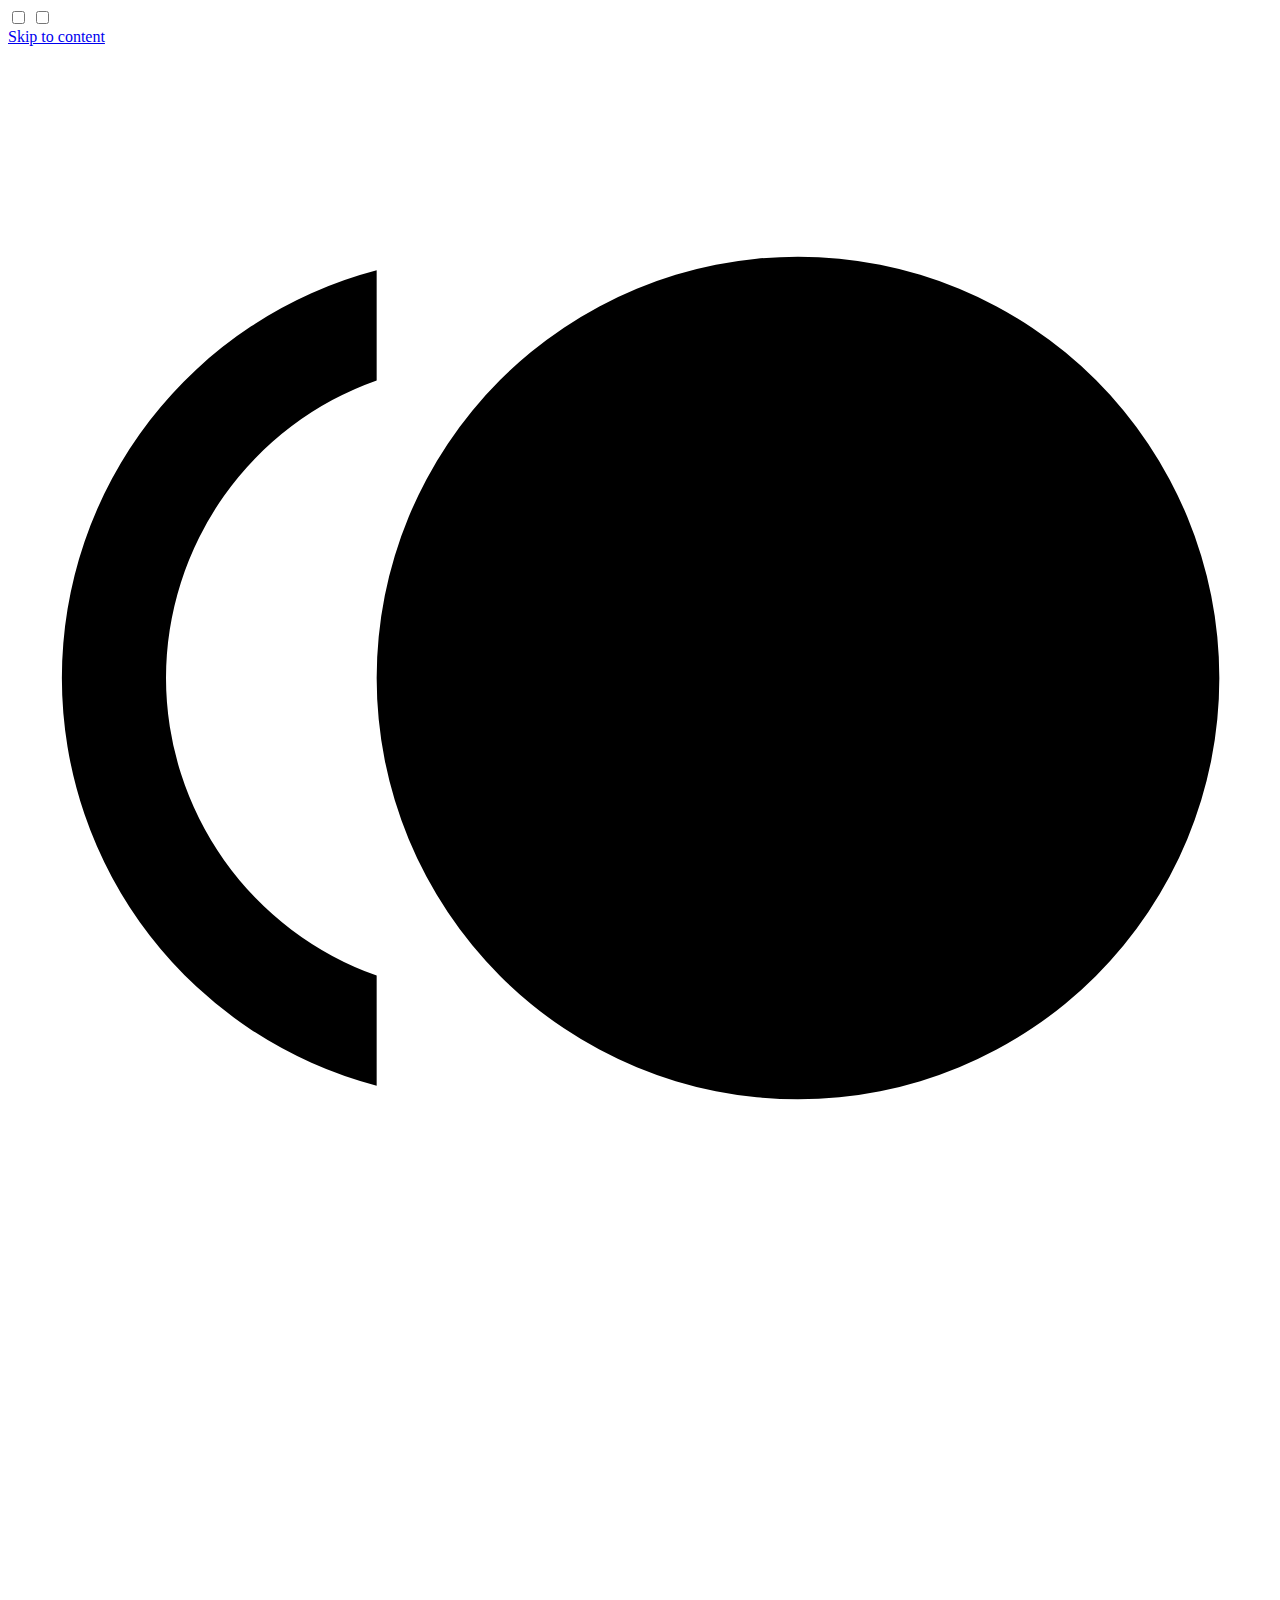
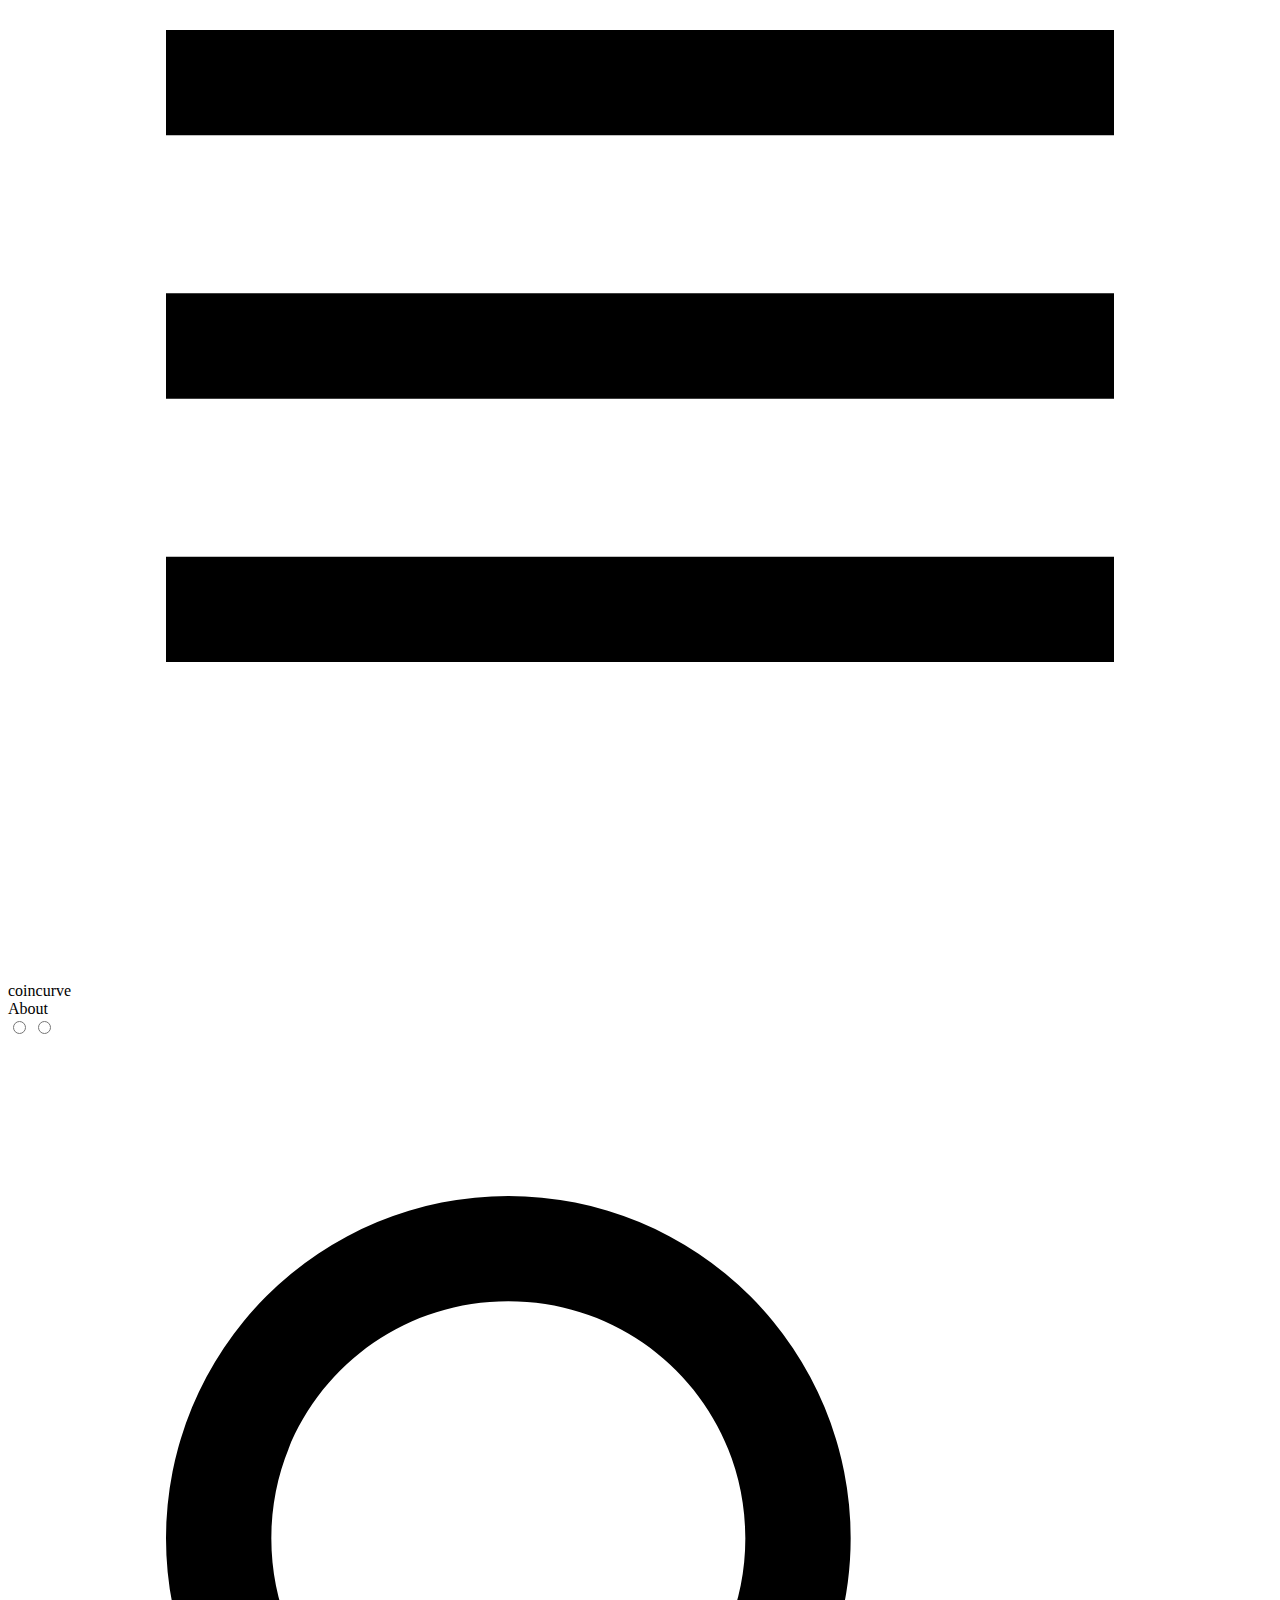
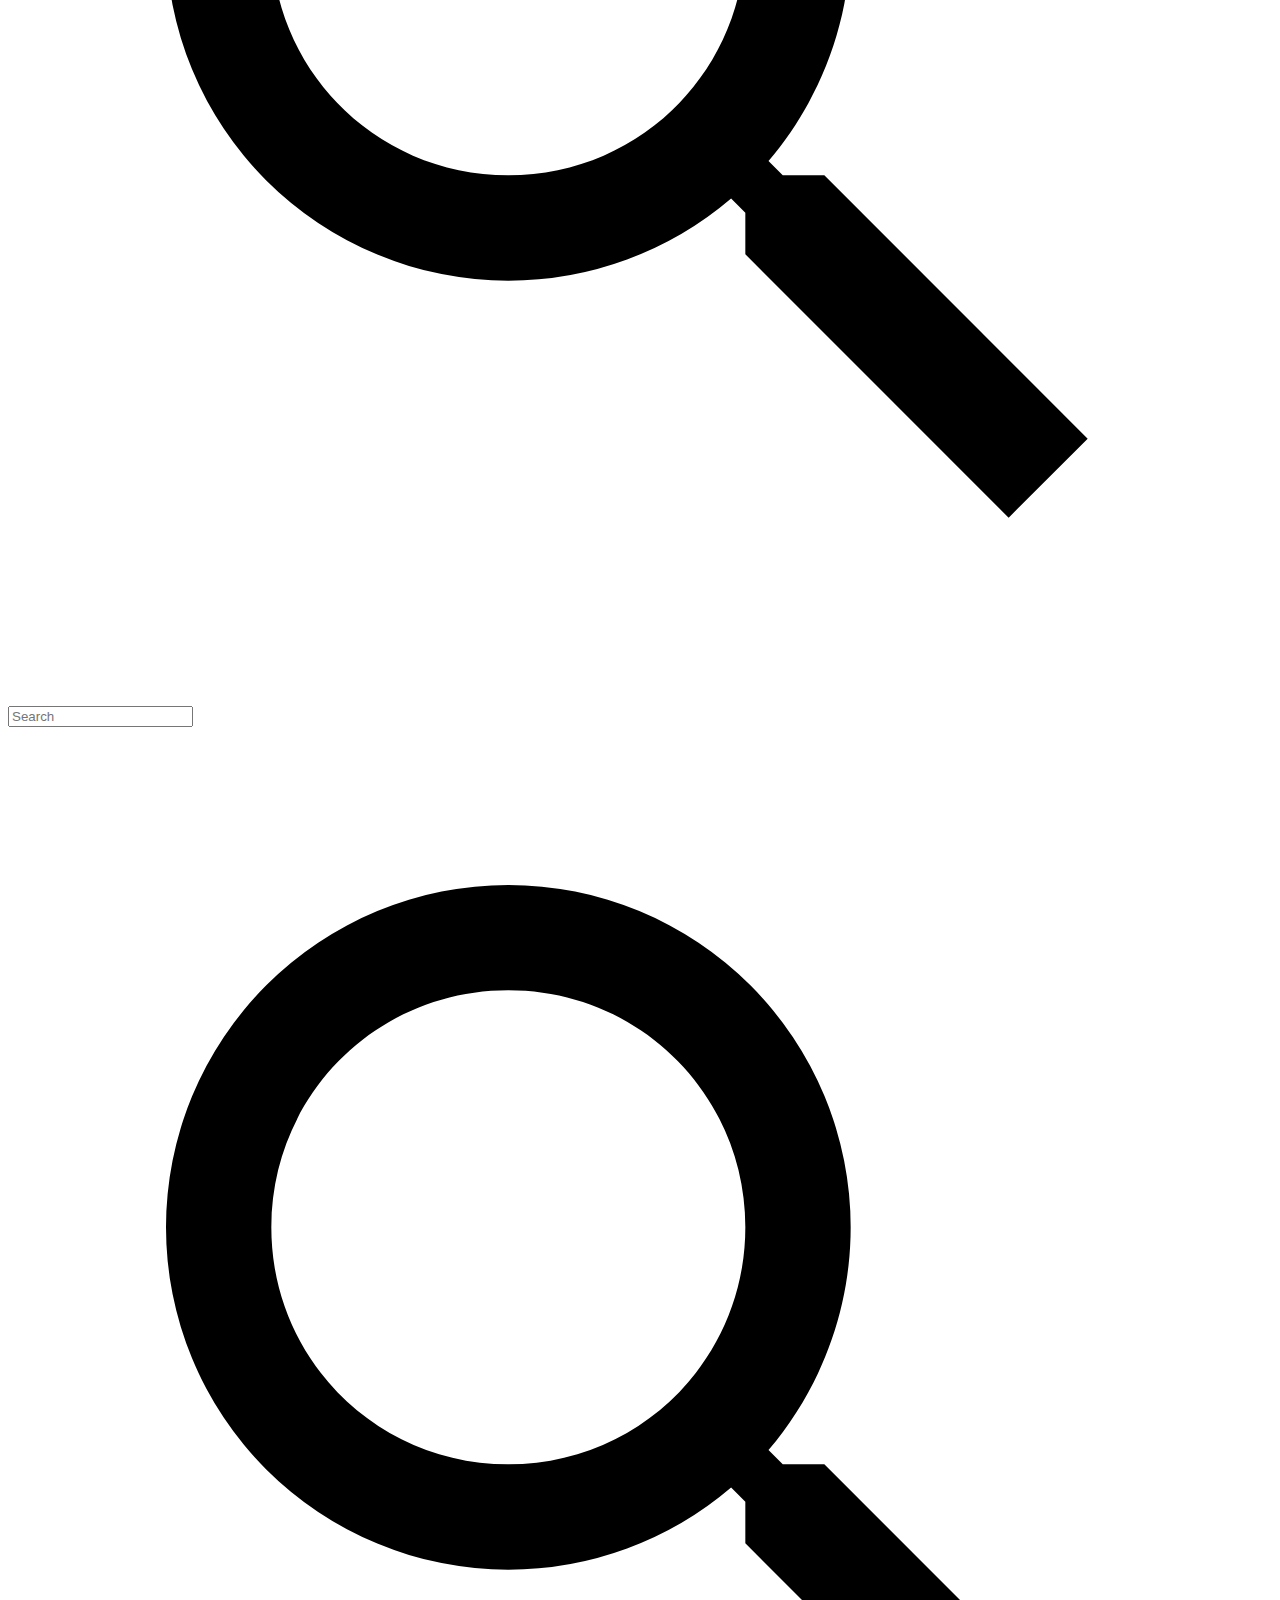
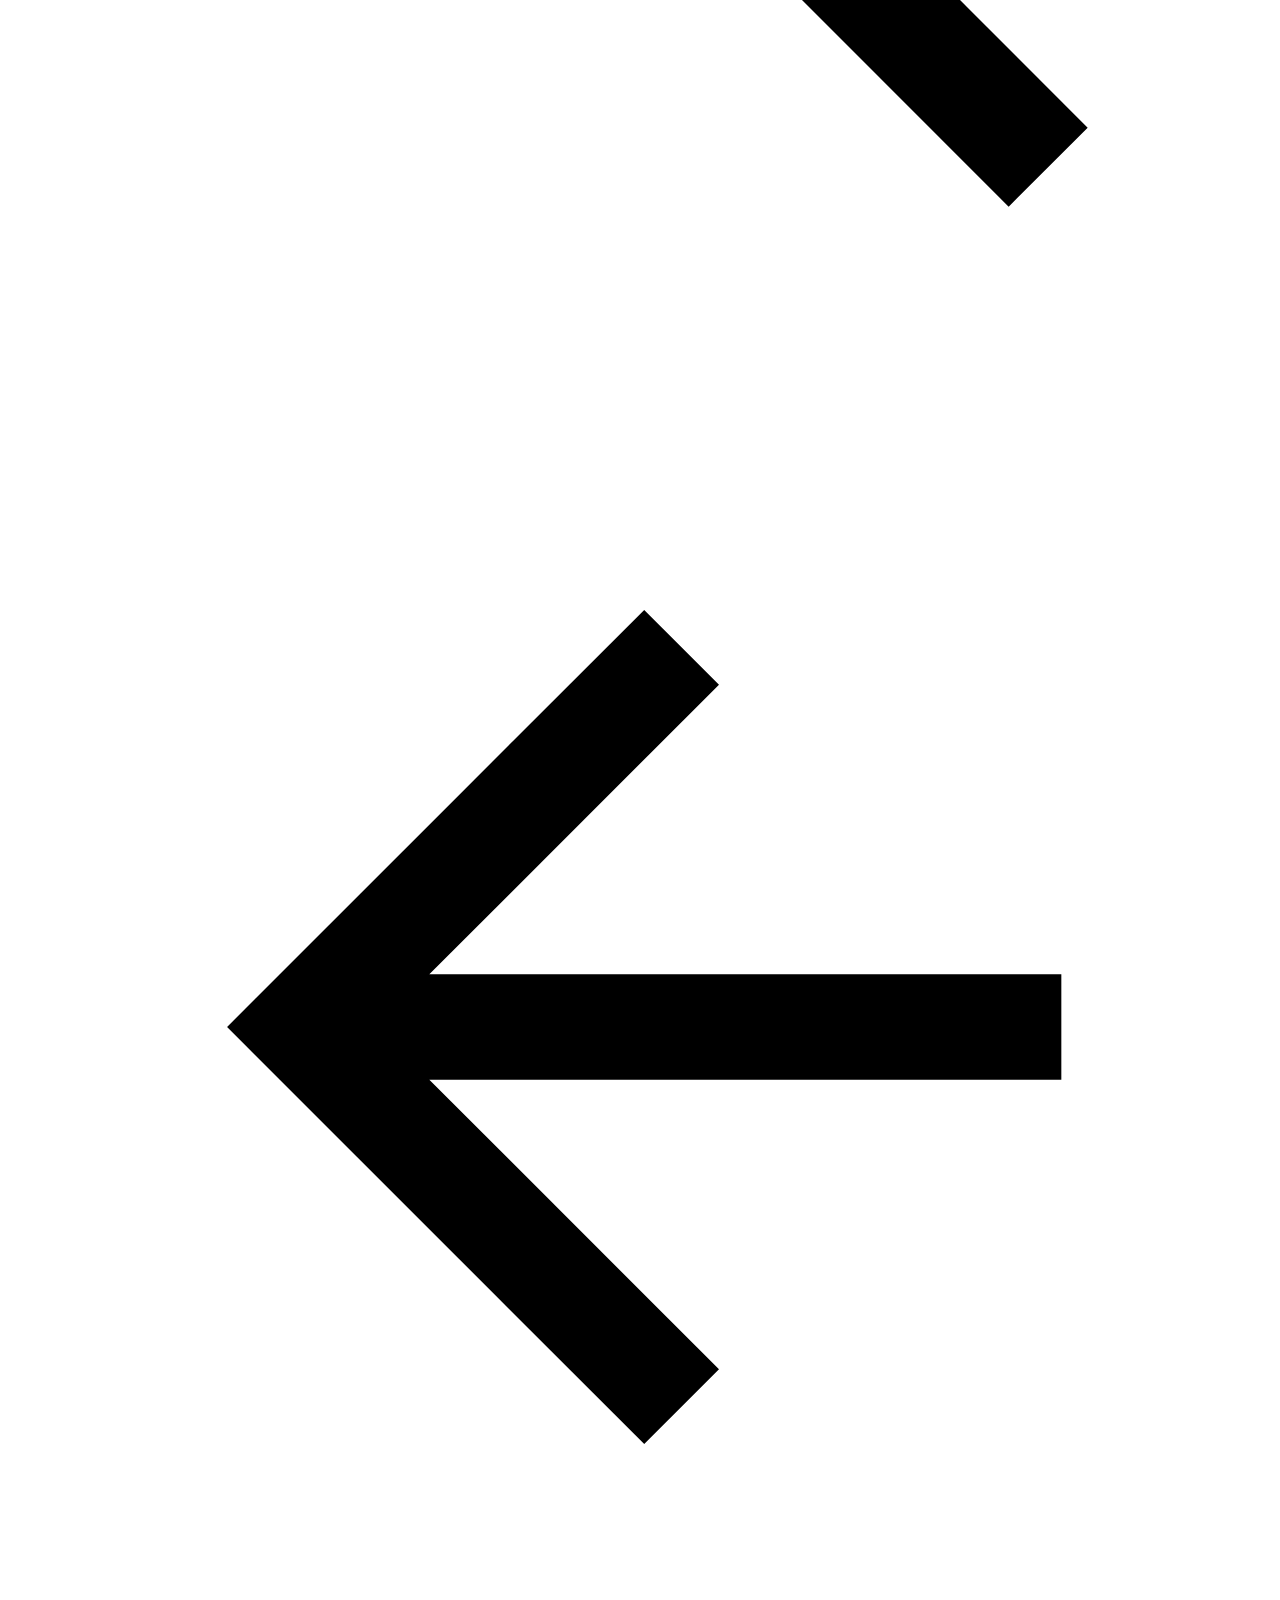
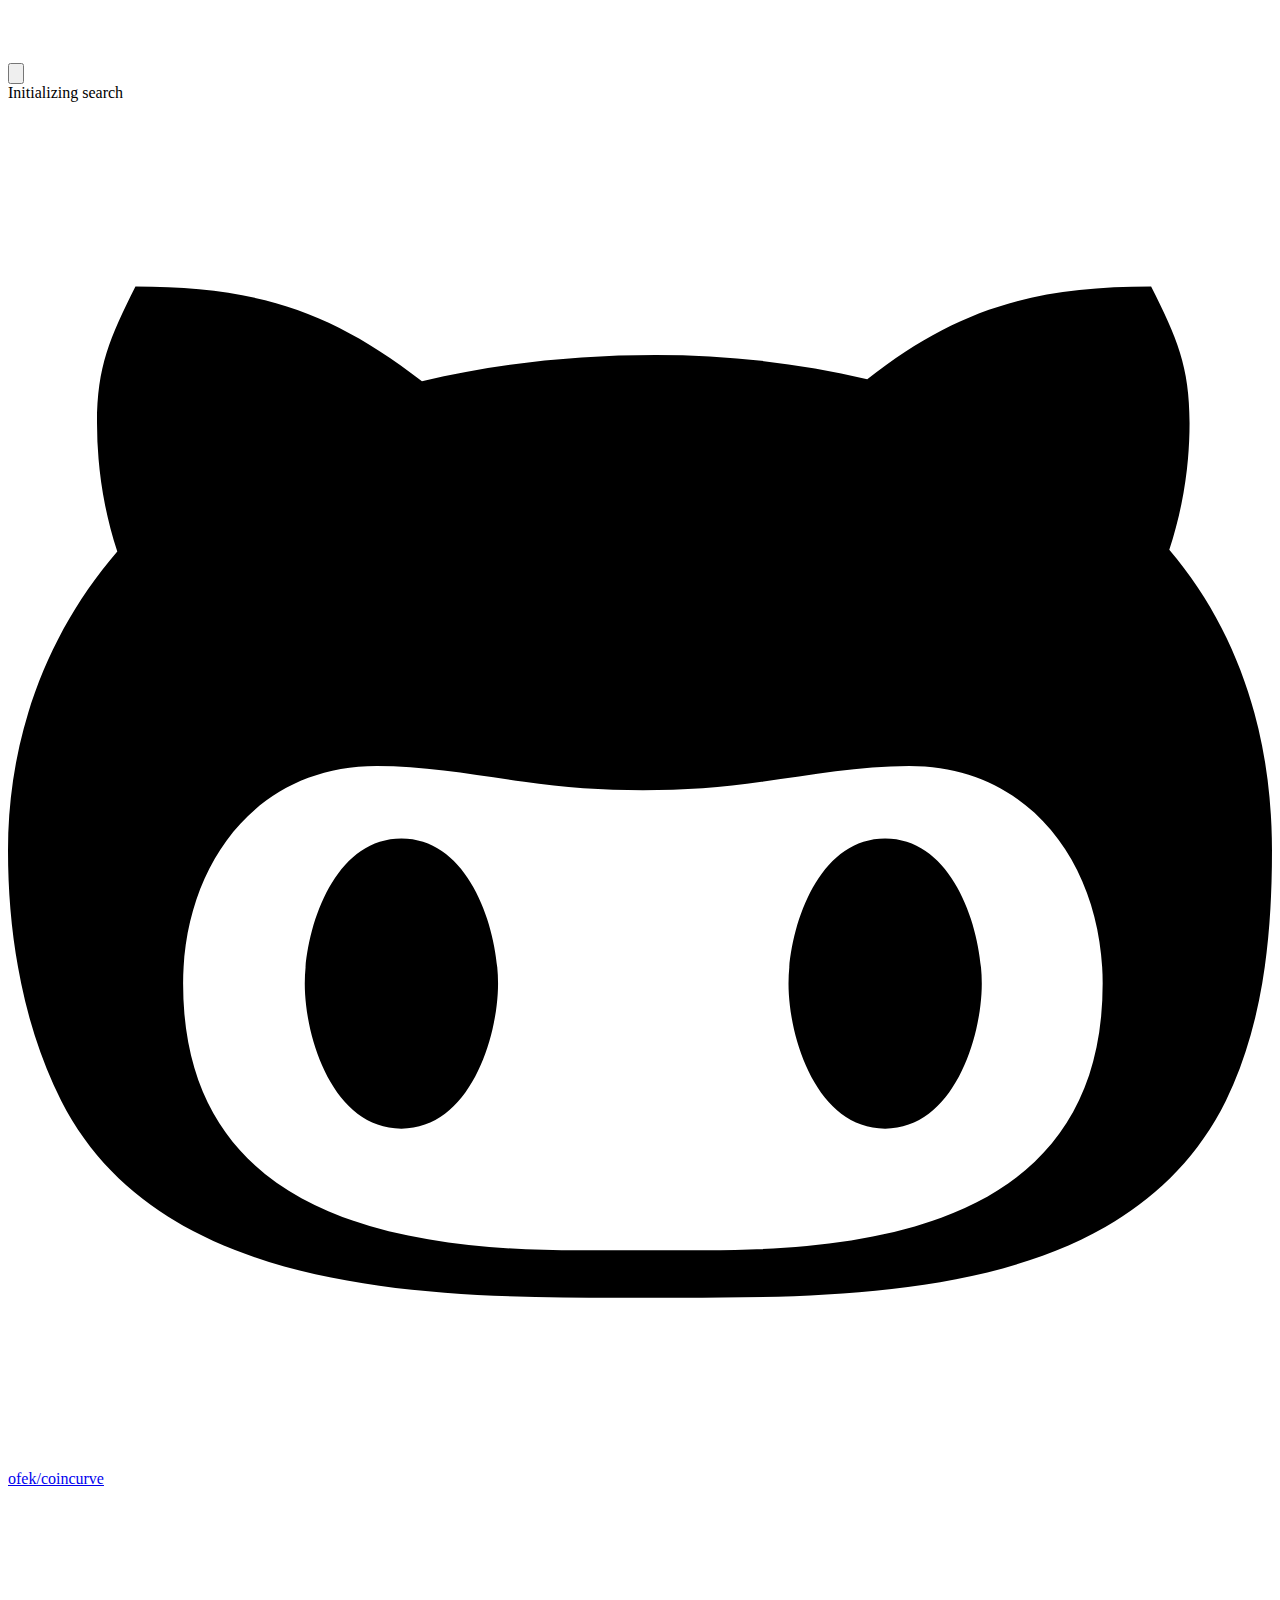
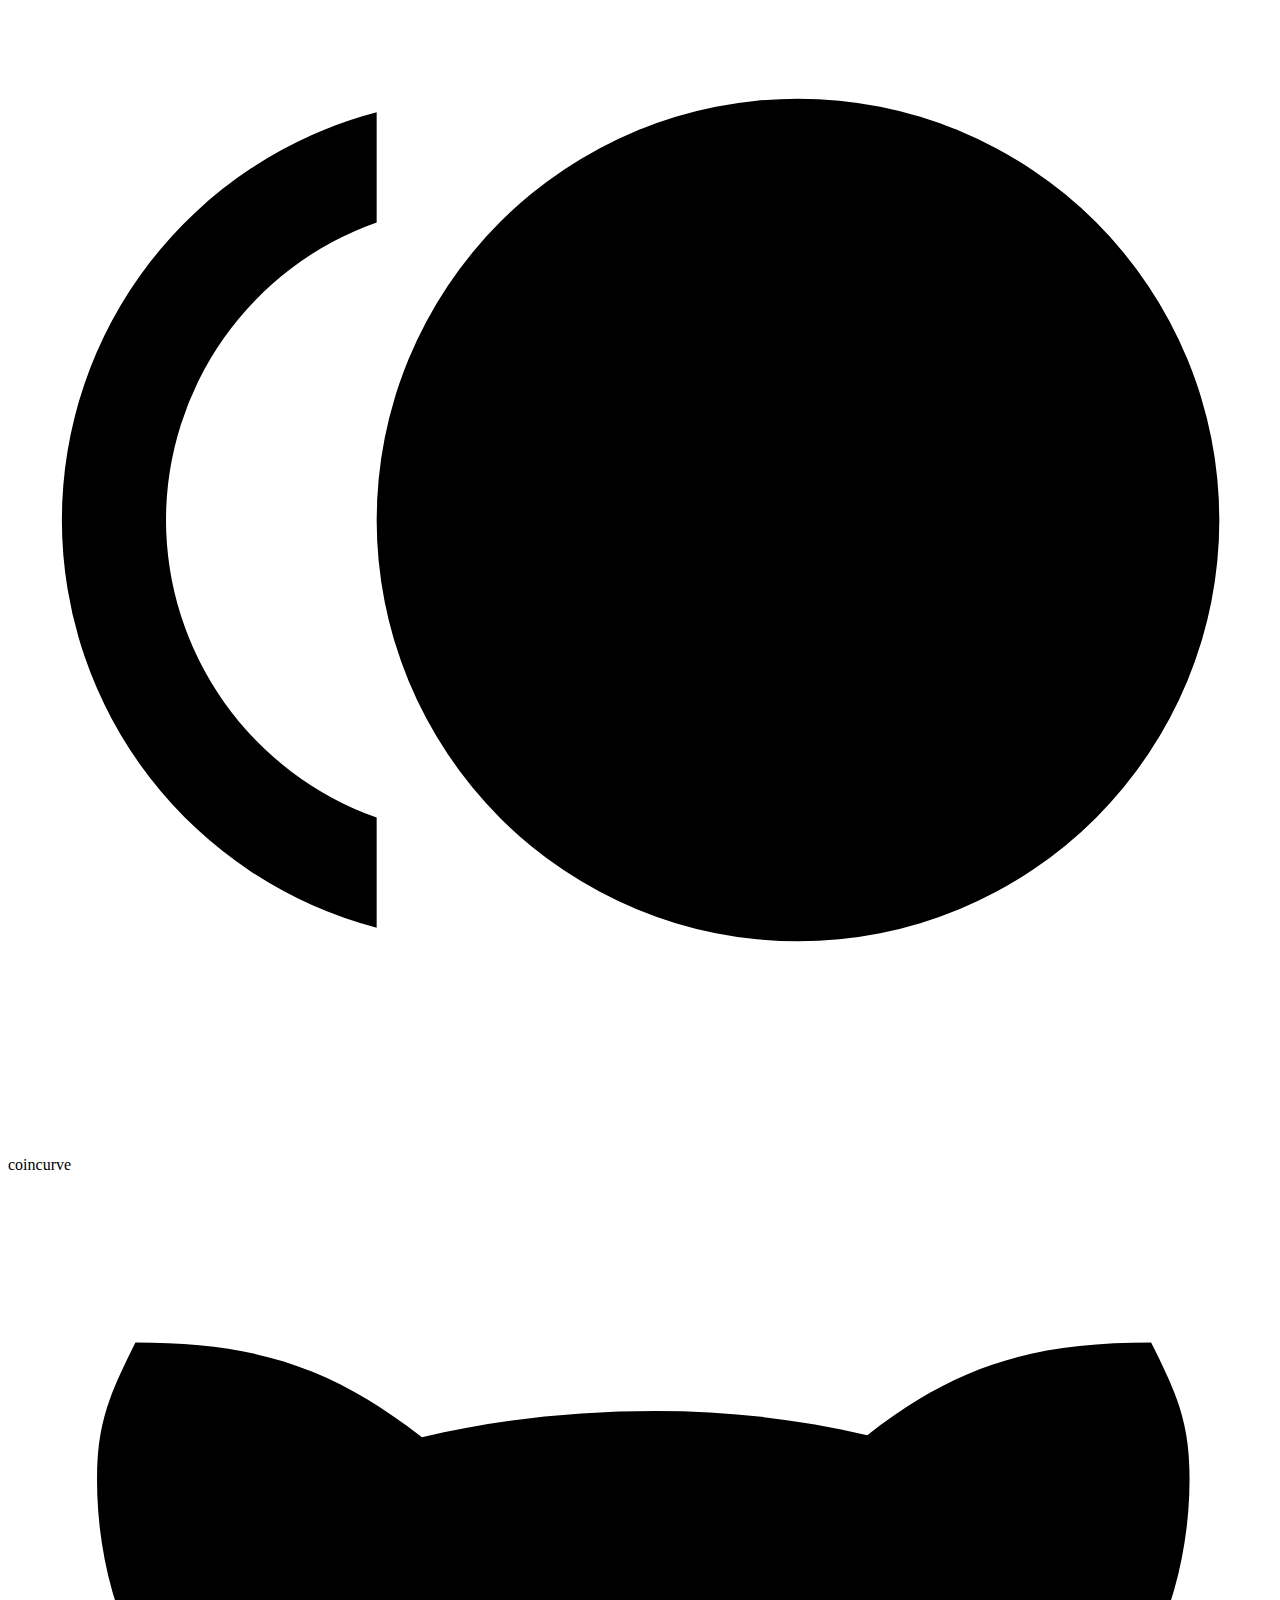
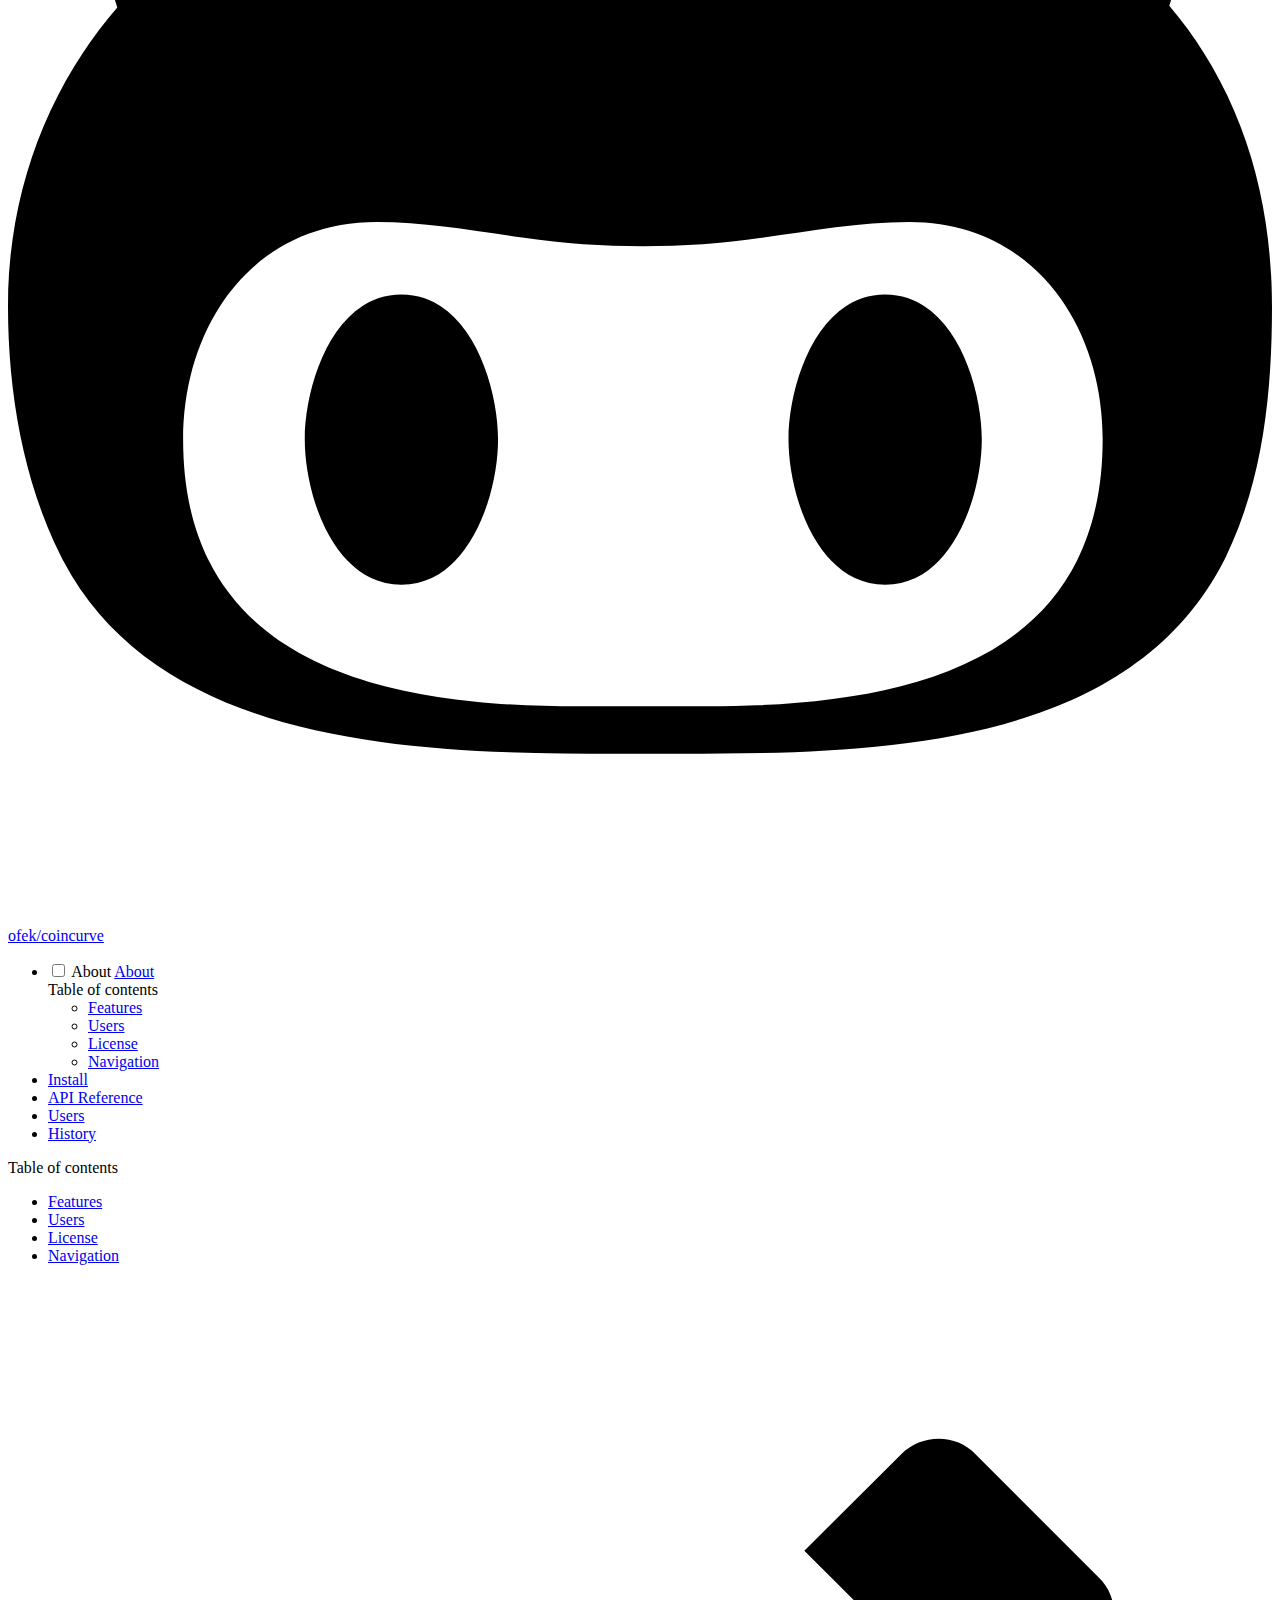
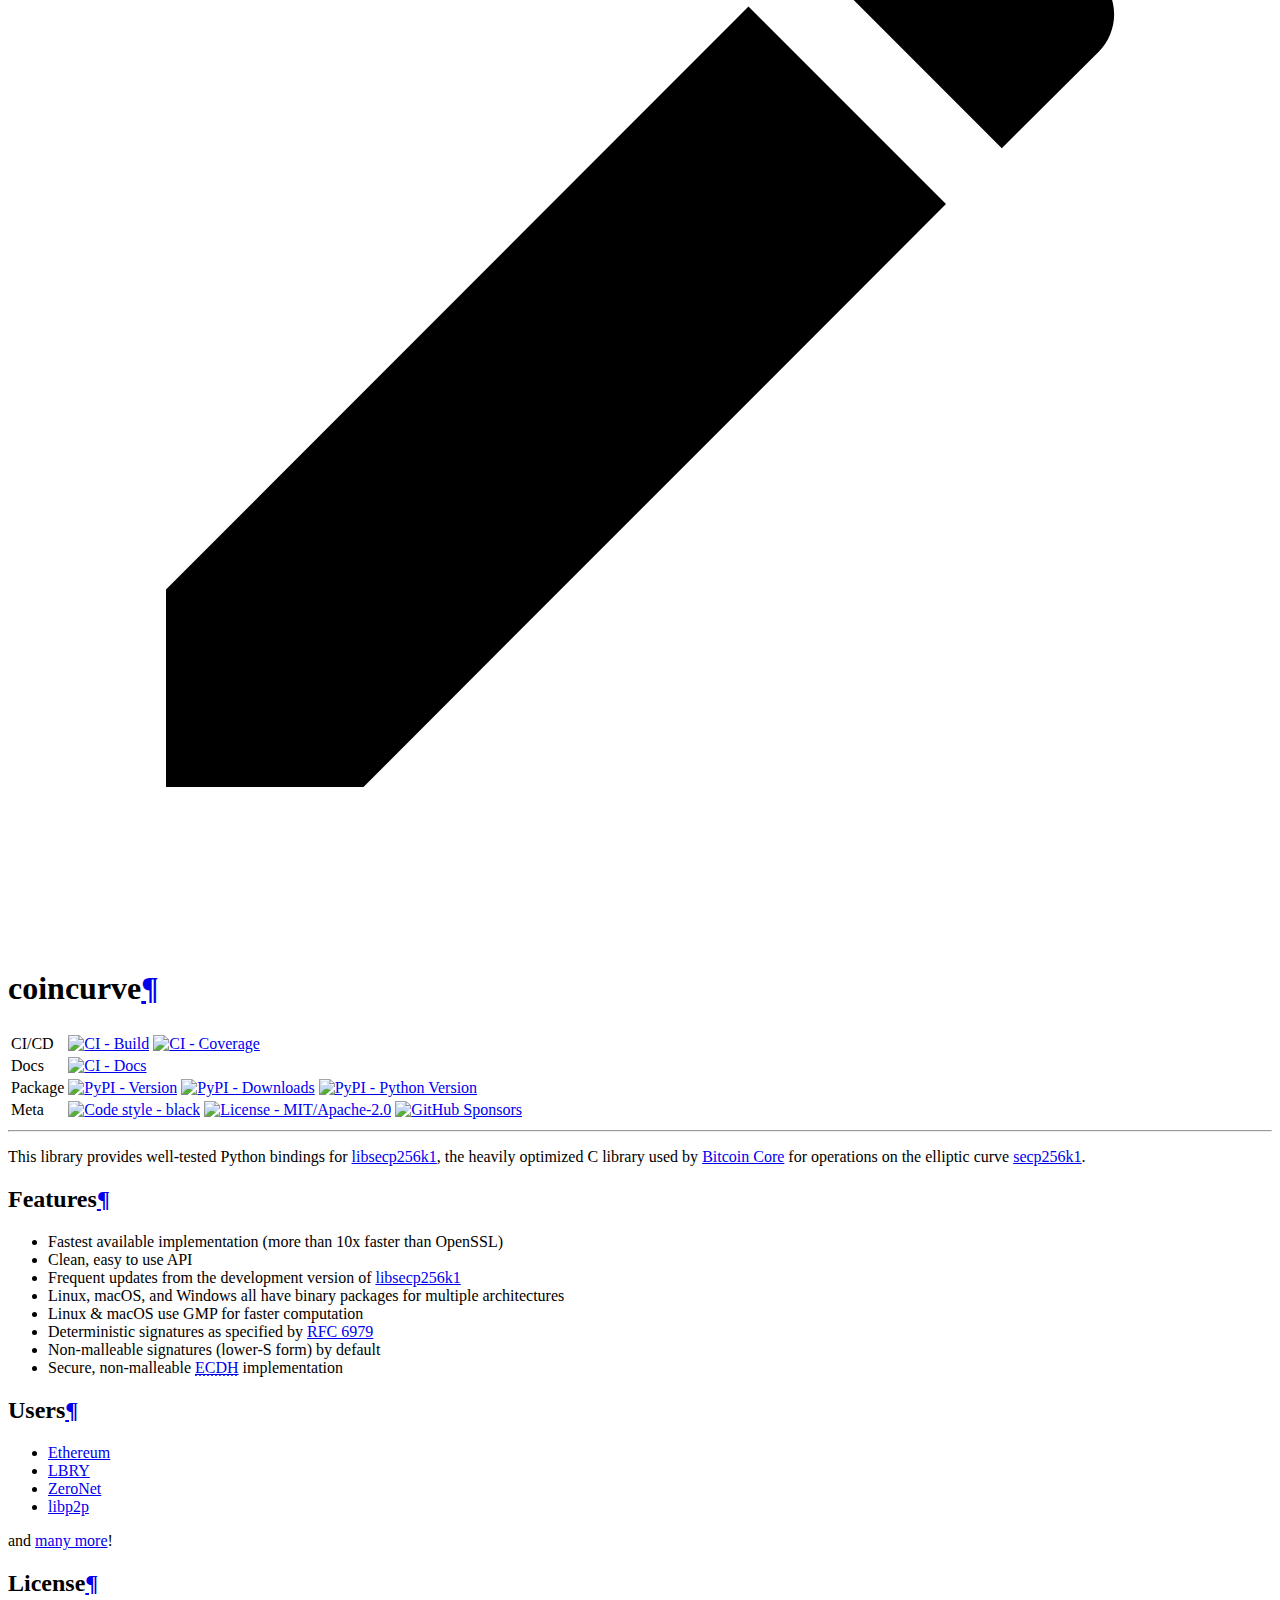
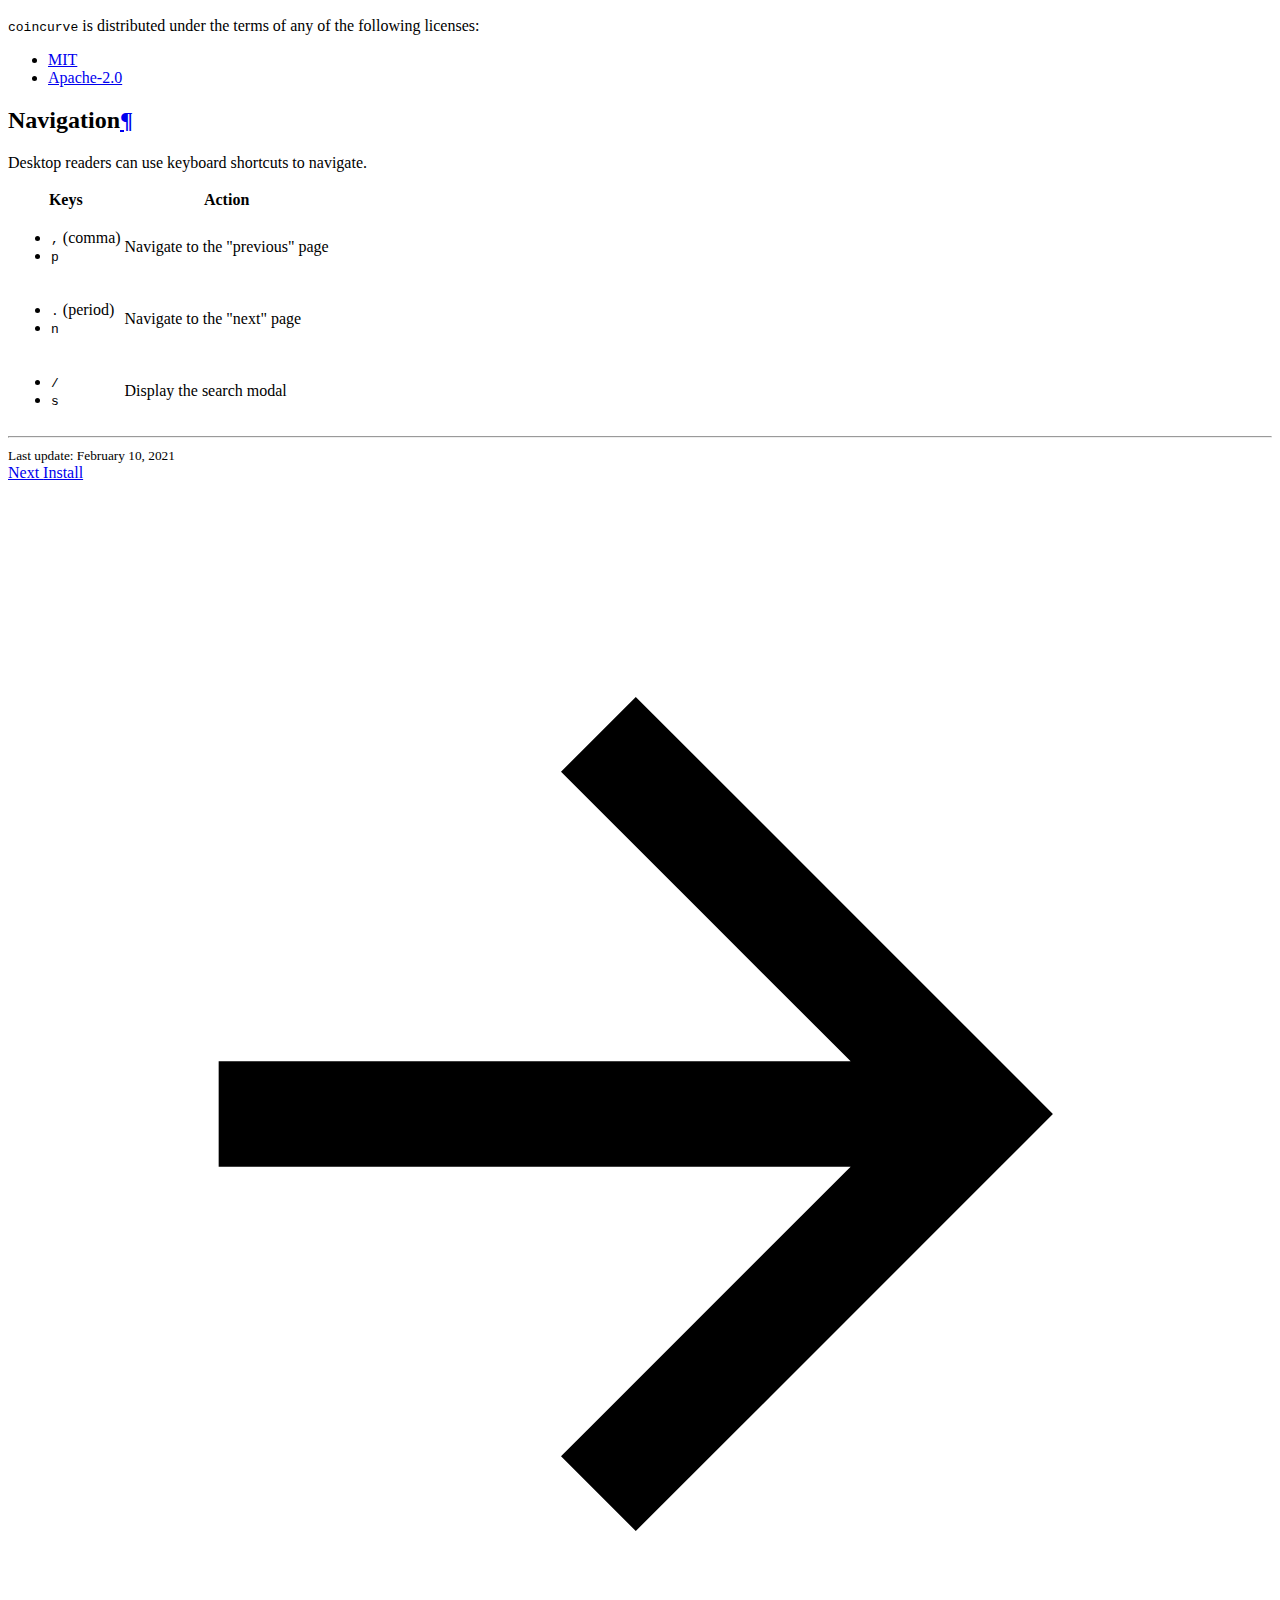
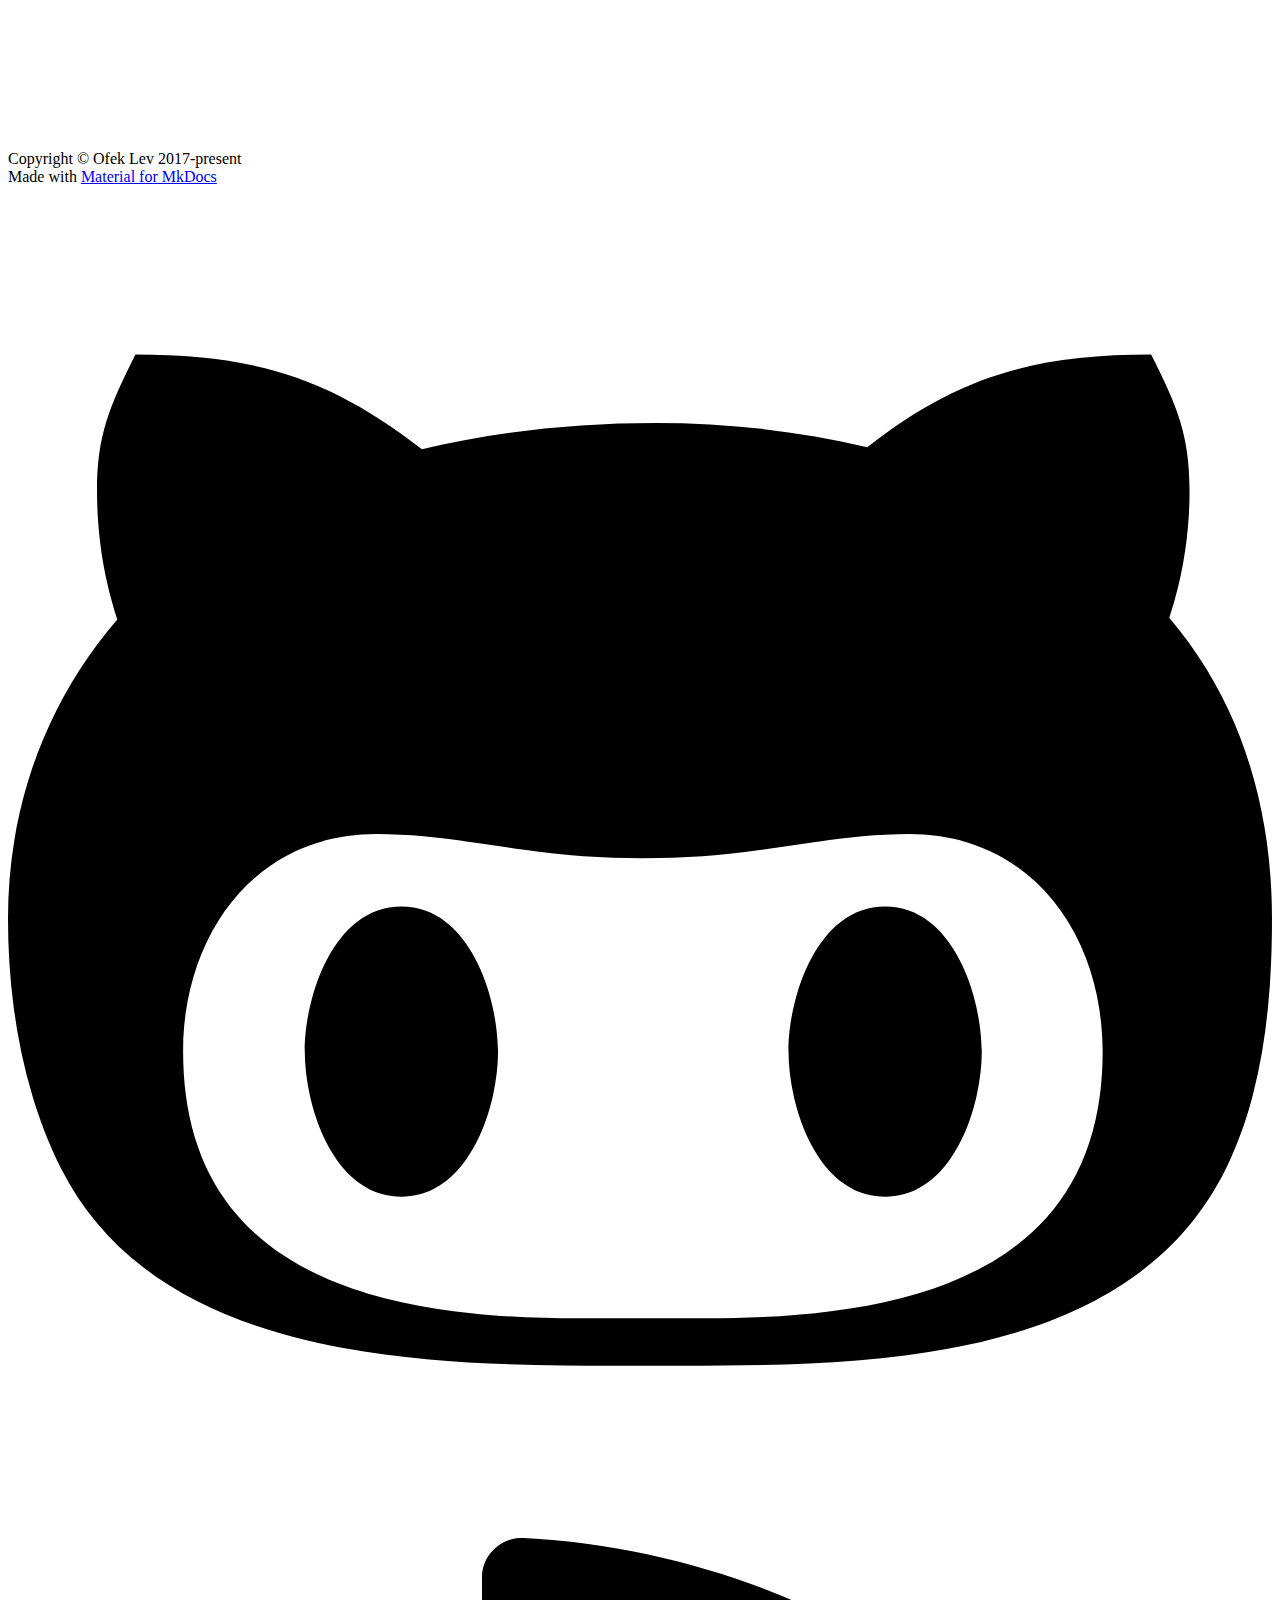
==== commit 996c9591: "change logo icon 8216319d3ea994094425a98083ac745d60964685" ====
--- a/index.html
+++ b/index.html
@@ -1,9 +1 @@
-<!doctype html><html lang=en class=no-js> <head><meta charset=utf-8><meta name=viewport content="width=device-width,initial-scale=1"><meta name=description content="Cross-platform Python bindings for libsecp256k1"><meta name=author content="Ofek Lev"><link href=https://ofek.dev/coincurve/ rel=canonical><link rel="shortcut icon" href=assets/images/favicon.ico><meta name=generator content="mkdocs-1.1.2, mkdocs-material-6.2.8"><title>coincurve</title><link rel=stylesheet href=assets/stylesheets/main.cb6bc1d0.min.css><link rel=stylesheet href=assets/stylesheets/palette.39b8e14a.min.css><meta name=theme-color content=#ffc105><link rel=preconnect href=https://fonts.gstatic.com crossorigin><link rel=stylesheet href="https://fonts.googleapis.com/css?family=Roboto:300,400,400i,700%7CRoboto+Mono&display=fallback"><style>body,input{font-family:"Roboto",-apple-system,BlinkMacSystemFont,Helvetica,Arial,sans-serif}code,kbd,pre{font-family:"Roboto Mono",SFMono-Regular,Consolas,Menlo,monospace}</style><link rel=stylesheet href=assets/css/custom.css><link rel=stylesheet href=https://cdn.jsdelivr.net/gh/tonsky/FiraCode@4/distr/fira_code.css></head> <body dir=ltr data-md-color-scheme=slate data-md-color-primary=amber data-md-color-accent=amber> <input class=md-toggle data-md-toggle=drawer type=checkbox id=__drawer autocomplete=off> <input class=md-toggle data-md-toggle=search type=checkbox id=__search autocomplete=off> <label class=md-overlay for=__drawer></label> <div data-md-component=skip> <a href=#coincurve class=md-skip> Skip to content </a> </div> <div data-md-component=announce> </div> <header class=md-header data-md-component=header> <nav class="md-header-nav md-grid" aria-label=Header> <a href=https://ofek.dev/coincurve/ title=coincurve class="md-header-nav__button md-logo" aria-label=coincurve> <svg xmlns=http://www.w3.org/2000/svg viewbox="0 0 24 24"><path d="M19 2l-5 4.5v11l5-4.5V2M6.5 5C4.55 5 2.45 5.4 1 6.5v14.66c0 .25.25.5.5.5.1 0 .15-.07.25-.07 1.35-.65 3.3-1.09 4.75-1.09 1.95 0 4.05.4 5.5 1.5 1.35-.85 3.8-1.5 5.5-1.5 1.65 0 3.35.31 4.75 1.06.1.05.15.03.25.03.25 0 .5-.25.5-.5V6.5c-.6-.45-1.25-.75-2-1V19c-1.1-.35-2.3-.5-3.5-.5-1.7 0-4.15.65-5.5 1.5V6.5C10.55 5.4 8.45 5 6.5 5z"/></svg> </a> <label class="md-header-nav__button md-icon" for=__drawer> <svg xmlns=http://www.w3.org/2000/svg viewbox="0 0 24 24"><path d="M3 6h18v2H3V6m0 5h18v2H3v-2m0 5h18v2H3v-2z"/></svg> </label> <div class=md-header-nav__title data-md-component=header-title> <div class=md-header-nav__ellipsis> <div class=md-header-nav__topic> <span class=md-ellipsis> coincurve </span> </div> <div class=md-header-nav__topic> <span class=md-ellipsis> About </span> </div> </div> </div> <label class="md-header-nav__button md-icon" for=__search> <svg xmlns=http://www.w3.org/2000/svg viewbox="0 0 24 24"><path d="M9.5 3A6.5 6.5 0 0116 9.5c0 1.61-.59 3.09-1.56 4.23l.27.27h.79l5 5-1.5 1.5-5-5v-.79l-.27-.27A6.516 6.516 0 019.5 16 6.5 6.5 0 013 9.5 6.5 6.5 0 019.5 3m0 2C7 5 5 7 5 9.5S7 14 9.5 14 14 12 14 9.5 12 5 9.5 5z"/></svg> </label> <div class=md-search data-md-component=search role=dialog> <label class=md-search__overlay for=__search></label> <div class=md-search__inner role=search> <form class=md-search__form name=search> <input type=text class=md-search__input name=query aria-label=Search placeholder=Search autocapitalize=off autocorrect=off autocomplete=off spellcheck=false data-md-component=search-query data-md-state=active required> <label class="md-search__icon md-icon" for=__search> <svg xmlns=http://www.w3.org/2000/svg viewbox="0 0 24 24"><path d="M9.5 3A6.5 6.5 0 0116 9.5c0 1.61-.59 3.09-1.56 4.23l.27.27h.79l5 5-1.5 1.5-5-5v-.79l-.27-.27A6.516 6.516 0 019.5 16 6.5 6.5 0 013 9.5 6.5 6.5 0 019.5 3m0 2C7 5 5 7 5 9.5S7 14 9.5 14 14 12 14 9.5 12 5 9.5 5z"/></svg> <svg xmlns=http://www.w3.org/2000/svg viewbox="0 0 24 24"><path d="M20 11v2H8l5.5 5.5-1.42 1.42L4.16 12l7.92-7.92L13.5 5.5 8 11h12z"/></svg> </label> <button type=reset class="md-search__icon md-icon" aria-label=Clear data-md-component=search-reset tabindex=-1> <svg xmlns=http://www.w3.org/2000/svg viewbox="0 0 24 24"><path d="M19 6.41L17.59 5 12 10.59 6.41 5 5 6.41 10.59 12 5 17.59 6.41 19 12 13.41 17.59 19 19 17.59 13.41 12 19 6.41z"/></svg> </button> </form> <div class=md-search__output> <div class=md-search__scrollwrap data-md-scrollfix> <div class=md-search-result data-md-component=search-result> <div class=md-search-result__meta> Initializing search </div> <ol class=md-search-result__list></ol> </div> </div> </div> </div> </div> <div class=md-header-nav__source> <a href=https://github.com/ofek/coincurve/ title="Go to repository" class=md-source> <div class="md-source__icon md-icon"> <svg xmlns=http://www.w3.org/2000/svg viewbox="0 0 480 512"><path d="M186.1 328.7c0 20.9-10.9 55.1-36.7 55.1s-36.7-34.2-36.7-55.1 10.9-55.1 36.7-55.1 36.7 34.2 36.7 55.1zM480 278.2c0 31.9-3.2 65.7-17.5 95-37.9 76.6-142.1 74.8-216.7 74.8-75.8 0-186.2 2.7-225.6-74.8-14.6-29-20.2-63.1-20.2-95 0-41.9 13.9-81.5 41.5-113.6-5.2-15.8-7.7-32.4-7.7-48.8 0-21.5 4.9-32.3 14.6-51.8 45.3 0 74.3 9 108.8 36 29-6.9 58.8-10 88.7-10 27 0 54.2 2.9 80.4 9.2 34-26.7 63-35.2 107.8-35.2 9.8 19.5 14.6 30.3 14.6 51.8 0 16.4-2.6 32.7-7.7 48.2 27.5 32.4 39 72.3 39 114.2zm-64.3 50.5c0-43.9-26.7-82.6-73.5-82.6-18.9 0-37 3.4-56 6-14.9 2.3-29.8 3.2-45.1 3.2-15.2 0-30.1-.9-45.1-3.2-18.7-2.6-37-6-56-6-46.8 0-73.5 38.7-73.5 82.6 0 87.8 80.4 101.3 150.4 101.3h48.2c70.3 0 150.6-13.4 150.6-101.3zm-82.6-55.1c-25.8 0-36.7 34.2-36.7 55.1s10.9 55.1 36.7 55.1 36.7-34.2 36.7-55.1-10.9-55.1-36.7-55.1z"/></svg> </div> <div class=md-source__repository> ofek/coincurve </div> </a> </div> </nav> </header> <div class=md-container data-md-component=container> <main class=md-main data-md-component=main> <div class="md-main__inner md-grid"> <div class="md-sidebar md-sidebar--primary" data-md-component=navigation> <div class=md-sidebar__scrollwrap> <div class=md-sidebar__inner> <nav class="md-nav md-nav--primary" aria-label=Navigation data-md-level=0> <label class=md-nav__title for=__drawer> <a href=https://ofek.dev/coincurve/ title=coincurve class="md-nav__button md-logo" aria-label=coincurve> <svg xmlns=http://www.w3.org/2000/svg viewbox="0 0 24 24"><path d="M19 2l-5 4.5v11l5-4.5V2M6.5 5C4.55 5 2.45 5.4 1 6.5v14.66c0 .25.25.5.5.5.1 0 .15-.07.25-.07 1.35-.65 3.3-1.09 4.75-1.09 1.95 0 4.05.4 5.5 1.5 1.35-.85 3.8-1.5 5.5-1.5 1.65 0 3.35.31 4.75 1.06.1.05.15.03.25.03.25 0 .5-.25.5-.5V6.5c-.6-.45-1.25-.75-2-1V19c-1.1-.35-2.3-.5-3.5-.5-1.7 0-4.15.65-5.5 1.5V6.5C10.55 5.4 8.45 5 6.5 5z"/></svg> </a> coincurve </label> <div class=md-nav__source> <a href=https://github.com/ofek/coincurve/ title="Go to repository" class=md-source> <div class="md-source__icon md-icon"> <svg xmlns=http://www.w3.org/2000/svg viewbox="0 0 480 512"><path d="M186.1 328.7c0 20.9-10.9 55.1-36.7 55.1s-36.7-34.2-36.7-55.1 10.9-55.1 36.7-55.1 36.7 34.2 36.7 55.1zM480 278.2c0 31.9-3.2 65.7-17.5 95-37.9 76.6-142.1 74.8-216.7 74.8-75.8 0-186.2 2.7-225.6-74.8-14.6-29-20.2-63.1-20.2-95 0-41.9 13.9-81.5 41.5-113.6-5.2-15.8-7.7-32.4-7.7-48.8 0-21.5 4.9-32.3 14.6-51.8 45.3 0 74.3 9 108.8 36 29-6.9 58.8-10 88.7-10 27 0 54.2 2.9 80.4 9.2 34-26.7 63-35.2 107.8-35.2 9.8 19.5 14.6 30.3 14.6 51.8 0 16.4-2.6 32.7-7.7 48.2 27.5 32.4 39 72.3 39 114.2zm-64.3 50.5c0-43.9-26.7-82.6-73.5-82.6-18.9 0-37 3.4-56 6-14.9 2.3-29.8 3.2-45.1 3.2-15.2 0-30.1-.9-45.1-3.2-18.7-2.6-37-6-56-6-46.8 0-73.5 38.7-73.5 82.6 0 87.8 80.4 101.3 150.4 101.3h48.2c70.3 0 150.6-13.4 150.6-101.3zm-82.6-55.1c-25.8 0-36.7 34.2-36.7 55.1s10.9 55.1 36.7 55.1 36.7-34.2 36.7-55.1-10.9-55.1-36.7-55.1z"/></svg> </div> <div class=md-source__repository> ofek/coincurve </div> </a> </div> <ul class=md-nav__list data-md-scrollfix> <li class="md-nav__item md-nav__item--active"> <input class="md-nav__toggle md-toggle" data-md-toggle=toc type=checkbox id=__toc> <label class="md-nav__link md-nav__link--active" for=__toc> About <span class="md-nav__icon md-icon"></span> </label> <a href=. class="md-nav__link md-nav__link--active"> About </a> <nav class="md-nav md-nav--secondary" aria-label="Table of contents"> <label class=md-nav__title for=__toc> <span class="md-nav__icon md-icon"></span> Table of contents </label> <ul class=md-nav__list data-md-scrollfix> <li class=md-nav__item> <a href=#features class=md-nav__link> Features </a> </li> <li class=md-nav__item> <a href=#users class=md-nav__link> Users </a> </li> <li class=md-nav__item> <a href=#license class=md-nav__link> License </a> </li> <li class=md-nav__item> <a href=#navigation class=md-nav__link> Navigation </a> </li> </ul> </nav> </li> <li class=md-nav__item> <a href=install/ class=md-nav__link> Install </a> </li> <li class=md-nav__item> <a href=api/ class=md-nav__link> API Reference </a> </li> <li class=md-nav__item> <a href=users/ class=md-nav__link> Users </a> </li> <li class=md-nav__item> <a href=history/ class=md-nav__link> History </a> </li> </ul> </nav> </div> </div> </div> <div class="md-sidebar md-sidebar--secondary" data-md-component=toc> <div class=md-sidebar__scrollwrap> <div class=md-sidebar__inner> <nav class="md-nav md-nav--secondary" aria-label="Table of contents"> <label class=md-nav__title for=__toc> <span class="md-nav__icon md-icon"></span> Table of contents </label> <ul class=md-nav__list data-md-scrollfix> <li class=md-nav__item> <a href=#features class=md-nav__link> Features </a> </li> <li class=md-nav__item> <a href=#users class=md-nav__link> Users </a> </li> <li class=md-nav__item> <a href=#license class=md-nav__link> License </a> </li> <li class=md-nav__item> <a href=#navigation class=md-nav__link> Navigation </a> </li> </ul> </nav> </div> </div> </div> <div class=md-content> <article class="md-content__inner md-typeset"> <a href=https://github.com/ofek/coincurve/blob/master/docs/index.md title="Edit this page" class="md-content__button md-icon"> <svg xmlns=http://www.w3.org/2000/svg viewbox="0 0 24 24"><path d="M20.71 7.04c.39-.39.39-1.04 0-1.41l-2.34-2.34c-.37-.39-1.02-.39-1.41 0l-1.84 1.83 3.75 3.75M3 17.25V21h3.75L17.81 9.93l-3.75-3.75L3 17.25z"/></svg> </a> <h1 id=coincurve>coincurve<a class=headerlink href=#coincurve title="Permanent link">&para;</a></h1> <table> <thead> <tr> <th></th> <th></th> </tr> </thead> <tbody> <tr> <td>CI/CD</td> <td><a href="https://github.com/ofek/coincurve/actions?query=workflow%3Abuild"><img alt="CI - Build" src=https://github.com/ofek/coincurve/workflows/build/badge.svg></a> <a href=https://codecov.io/github/ofek/coincurve><img alt="CI - Coverage" src="https://img.shields.io/codecov/c/github/ofek/coincurve/master.svg?logo=codecov&logoColor=red"></a></td> </tr> <tr> <td>Docs</td> <td><a href="https://github.com/ofek/coincurve/actions?query=workflow%3Adocs"><img alt="CI - Docs" src=https://github.com/ofek/coincurve/workflows/docs/badge.svg></a></td> </tr> <tr> <td>Package</td> <td><a href=https://pypi.org/project/coincurve/ ><img alt="PyPI - Version" src="https://img.shields.io/pypi/v/coincurve.svg?logo=pypi&label=PyPI&logoColor=gold"></a> <a href=https://pypi.org/project/coincurve/ ><img alt="PyPI - Downloads" src="https://img.shields.io/pypi/dm/coincurve.svg?color=blue&label=Downloads&logo=pypi&logoColor=gold"></a> <a href=https://pypi.org/project/coincurve/ ><img alt="PyPI - Python Version" src="https://img.shields.io/pypi/pyversions/coincurve.svg?logo=python&label=Python&logoColor=gold"></a></td> </tr> <tr> <td>Meta</td> <td><a href=https://github.com/ambv/black><img alt="Code style - black" src=https://img.shields.io/badge/code%20style-black-000000.svg></a> <a href=https://spdx.org/licenses/ ><img alt="License - MIT/Apache-2.0" src=https://img.shields.io/badge/license-MIT%2FApache--2.0-9400d3.svg></a> <a href=https://github.com/sponsors/ofek><img alt="GitHub Sponsors" src="https://img.shields.io/github/sponsors/ofek?logo=GitHub%20Sponsors&style=social"></a></td> </tr> </tbody> </table> <hr> <p>This library provides well-tested Python bindings for <a href=https://github.com/bitcoin-core/secp256k1>libsecp256k1</a>, the heavily optimized C library used by <a href=https://github.com/bitcoin/bitcoin>Bitcoin Core</a> for operations on the elliptic curve <a href=https://en.bitcoin.it/wiki/Secp256k1>secp256k1</a>.</p> <h2 id=features>Features<a class=headerlink href=#features title="Permanent link">&para;</a></h2> <ul> <li>Fastest available implementation (more than 10x faster than OpenSSL)</li> <li>Clean, easy to use API</li> <li>Frequent updates from the development version of <a href=https://github.com/bitcoin-core/secp256k1>libsecp256k1</a></li> <li>Linux, macOS, and Windows all have binary packages for multiple architectures</li> <li>Linux &amp; macOS use GMP for faster computation</li> <li>Deterministic signatures as specified by <a href=https://tools.ietf.org/html/rfc6979>RFC 6979</a></li> <li>Non-malleable signatures (lower-S form) by default</li> <li>Secure, non-malleable <a href=https://en.wikipedia.org/wiki/Elliptic-curve_Diffie%E2%80%93Hellman><abbr title="Elliptic-curve Diffie–Hellman">ECDH</abbr></a> implementation</li> </ul> <h2 id=users>Users<a class=headerlink href=#users title="Permanent link">&para;</a></h2> <ul> <li><a href=https://ethereum.org>Ethereum</a></li> <li><a href=https://lbry.com>LBRY</a></li> <li><a href=https://zeronet.io>ZeroNet</a></li> <li><a href=https://libp2p.io>libp2p</a></li> </ul> <p>and <a href=users/ >many more</a>!</p> <h2 id=license>License<a class=headerlink href=#license title="Permanent link">&para;</a></h2> <p><code>coincurve</code> is distributed under the terms of any of the following licenses:</p> <ul> <li><a href=https://spdx.org/licenses/MIT.html>MIT</a></li> <li><a href=https://spdx.org/licenses/Apache-2.0.html>Apache-2.0</a></li> </ul> <h2 id=navigation>Navigation<a class=headerlink href=#navigation title="Permanent link">&para;</a></h2> <p>Desktop readers can use keyboard shortcuts to navigate.</p> <table> <thead> <tr> <th>Keys</th> <th>Action</th> </tr> </thead> <tbody> <tr> <td><ul><li><kbd>,</kbd> (comma)</li><li><kbd>p</kbd></li></ul></td> <td>Navigate to the "previous" page</td> </tr> <tr> <td><ul><li><kbd>.</kbd> (period)</li><li><kbd>n</kbd></li></ul></td> <td>Navigate to the "next" page</td> </tr> <tr> <td><ul><li><kbd>/</kbd></li><li><kbd>s</kbd></li></ul></td> <td>Display the search modal</td> </tr> </tbody> </table> <hr> <div class=md-source-date> <small> Last update: <span class="git-revision-date-localized-plugin git-revision-date-localized-plugin-date">February 10, 2021</span> </small> </div> </article> </div> </div> </main> <footer class=md-footer> <div class=md-footer-nav> <nav class="md-footer-nav__inner md-grid" aria-label=Footer> <a href=install/ class="md-footer-nav__link md-footer-nav__link--next" rel=next> <div class=md-footer-nav__title> <div class=md-ellipsis> <span class=md-footer-nav__direction> Next </span> Install </div> </div> <div class="md-footer-nav__button md-icon"> <svg xmlns=http://www.w3.org/2000/svg viewbox="0 0 24 24"><path d="M4 11v2h12l-5.5 5.5 1.42 1.42L19.84 12l-7.92-7.92L10.5 5.5 16 11H4z"/></svg> </div> </a> </nav> </div> <div class="md-footer-meta md-typeset"> <div class="md-footer-meta__inner md-grid"> <div class=md-footer-copyright> <div class=md-footer-copyright__highlight> Copyright &copy; Ofek Lev 2017-present </div> Made with <a href=https://squidfunk.github.io/mkdocs-material/ target=_blank rel=noopener> Material for MkDocs </a> </div> <div class=md-footer-social> <a href=https://github.com/ofek target=_blank rel=noopener title=github.com class=md-footer-social__link> <svg xmlns=http://www.w3.org/2000/svg viewbox="0 0 480 512"><path d="M186.1 328.7c0 20.9-10.9 55.1-36.7 55.1s-36.7-34.2-36.7-55.1 10.9-55.1 36.7-55.1 36.7 34.2 36.7 55.1zM480 278.2c0 31.9-3.2 65.7-17.5 95-37.9 76.6-142.1 74.8-216.7 74.8-75.8 0-186.2 2.7-225.6-74.8-14.6-29-20.2-63.1-20.2-95 0-41.9 13.9-81.5 41.5-113.6-5.2-15.8-7.7-32.4-7.7-48.8 0-21.5 4.9-32.3 14.6-51.8 45.3 0 74.3 9 108.8 36 29-6.9 58.8-10 88.7-10 27 0 54.2 2.9 80.4 9.2 34-26.7 63-35.2 107.8-35.2 9.8 19.5 14.6 30.3 14.6 51.8 0 16.4-2.6 32.7-7.7 48.2 27.5 32.4 39 72.3 39 114.2zm-64.3 50.5c0-43.9-26.7-82.6-73.5-82.6-18.9 0-37 3.4-56 6-14.9 2.3-29.8 3.2-45.1 3.2-15.2 0-30.1-.9-45.1-3.2-18.7-2.6-37-6-56-6-46.8 0-73.5 38.7-73.5 82.6 0 87.8 80.4 101.3 150.4 101.3h48.2c70.3 0 150.6-13.4 150.6-101.3zm-82.6-55.1c-25.8 0-36.7 34.2-36.7 55.1s10.9 55.1 36.7 55.1 36.7-34.2 36.7-55.1-10.9-55.1-36.7-55.1z"/></svg> </a> <a href=https://ofek.dev/words/ target=_blank rel=noopener title=ofek.dev class=md-footer-social__link> <svg xmlns=http://www.w3.org/2000/svg viewbox="0 0 512 512"><path d="M172.2 226.8c-14.6-2.9-28.2 8.9-28.2 23.8V301c0 10.2 7.1 18.4 16.7 22 18.2 6.8 31.3 24.4 31.3 45 0 26.5-21.5 48-48 48s-48-21.5-48-48V120c0-13.3-10.7-24-24-24H24c-13.3 0-24 10.7-24 24v248c0 89.5 82.1 160.2 175 140.7 54.4-11.4 98.3-55.4 109.7-109.7 17.4-82.9-37-157.2-112.5-172.2zM209 0c-9.2-.5-17 6.8-17 16v31.6c0 8.5 6.6 15.5 15 15.9 129.4 7 233.4 112 240.9 241.5.5 8.4 7.5 15 15.9 15h32.1c9.2 0 16.5-7.8 16-17C503.4 139.8 372.2 8.6 209 0zm.3 96c-9.3-.7-17.3 6.7-17.3 16.1v32.1c0 8.4 6.5 15.3 14.8 15.9 76.8 6.3 138 68.2 144.9 145.2.8 8.3 7.6 14.7 15.9 14.7h32.2c9.3 0 16.8-8 16.1-17.3-8.4-110.1-96.5-198.2-206.6-206.7z"/></svg> </a> <a href=https://twitter.com/Ofekmeister target=_blank rel=noopener title=twitter.com class=md-footer-social__link> <svg xmlns=http://www.w3.org/2000/svg viewbox="0 0 512 512"><path d="M459.37 151.716c.325 4.548.325 9.097.325 13.645 0 138.72-105.583 298.558-298.558 298.558-59.452 0-114.68-17.219-161.137-47.106 8.447.974 16.568 1.299 25.34 1.299 49.055 0 94.213-16.568 130.274-44.832-46.132-.975-84.792-31.188-98.112-72.772 6.498.974 12.995 1.624 19.818 1.624 9.421 0 18.843-1.3 27.614-3.573-48.081-9.747-84.143-51.98-84.143-102.985v-1.299c13.969 7.797 30.214 12.67 47.431 13.319-28.264-18.843-46.781-51.005-46.781-87.391 0-19.492 5.197-37.36 14.294-52.954 51.655 63.675 129.3 105.258 216.365 109.807-1.624-7.797-2.599-15.918-2.599-24.04 0-57.828 46.782-104.934 104.934-104.934 30.213 0 57.502 12.67 76.67 33.137 23.715-4.548 46.456-13.32 66.599-25.34-7.798 24.366-24.366 44.833-46.132 57.827 21.117-2.273 41.584-8.122 60.426-16.243-14.292 20.791-32.161 39.308-52.628 54.253z"/></svg> </a> <a href=https://www.linkedin.com/in/ofeklev/ target=_blank rel=noopener title=www.linkedin.com class=md-footer-social__link> <svg xmlns=http://www.w3.org/2000/svg viewbox="0 0 448 512"><path d="M416 32H31.9C14.3 32 0 46.5 0 64.3v383.4C0 465.5 14.3 480 31.9 480H416c17.6 0 32-14.5 32-32.3V64.3c0-17.8-14.4-32.3-32-32.3zM135.4 416H69V202.2h66.5V416zm-33.2-243c-21.3 0-38.5-17.3-38.5-38.5S80.9 96 102.2 96c21.2 0 38.5 17.3 38.5 38.5 0 21.3-17.2 38.5-38.5 38.5zm282.1 243h-66.4V312c0-24.8-.5-56.7-34.5-56.7-34.6 0-39.9 27-39.9 54.9V416h-66.4V202.2h63.7v29.2h.9c8.9-16.8 30.6-34.5 62.9-34.5 67.2 0 79.7 44.3 79.7 101.9V416z"/></svg> </a> </div> </div> </div> </footer> </div> <script src=assets/javascripts/vendor.18f0862e.min.js></script> <script src=assets/javascripts/bundle.994580cf.min.js></script><script id=__lang type=application/json>{"clipboard.copy": "Copy to clipboard", "clipboard.copied": "Copied to clipboard", "search.config.lang": "en", "search.config.pipeline": "trimmer, stopWordFilter", "search.config.separator": "[\\s\\-]+", "search.placeholder": "Search", "search.result.placeholder": "Type to start searching", "search.result.none": "No matching documents", "search.result.one": "1 matching document", "search.result.other": "# matching documents", "search.result.more.one": "1 more on this page", "search.result.more.other": "# more on this page", "search.result.term.missing": "Missing"}</script> <script>
-        app = initialize({
-          base: ".",
-          features: ['navigation.sections'],
-          search: Object.assign({
-            worker: "assets/javascripts/worker/search.9c0e82ba.min.js"
-          }, typeof search !== "undefined" && search)
-        })
-      </script> </body> </html>+<!doctype html><html lang=en class=no-js> <head><meta charset=utf-8><meta name=viewport content="width=device-width,initial-scale=1"><meta name=description content="Cross-platform Python bindings for libsecp256k1"><meta name=author content="Ofek Lev"><link href=https://ofek.dev/coincurve/ rel=canonical><link rel=icon href=assets/images/favicon.ico><meta name=generator content="mkdocs-1.2.2, mkdocs-material-7.3.1"><title>coincurve</title><link rel=stylesheet href=assets/stylesheets/main.1c75ef36.min.css><link rel=stylesheet href=assets/stylesheets/palette.3f5d1f46.min.css><link rel=preconnect href=https://fonts.gstatic.com crossorigin><link rel=stylesheet href="https://fonts.googleapis.com/css?family=Roboto:300,400,400i,700%7CRoboto+Mono&display=fallback"><style>:root{--md-text-font-family:"Roboto";--md-code-font-family:"Roboto Mono"}</style><link rel=stylesheet href=assets/_mkdocstrings.css><link rel=stylesheet href=assets/css/custom.css><link rel=stylesheet href=https://cdn.jsdelivr.net/gh/tonsky/FiraCode@5.2/distr/fira_code.css></head> <body dir=ltr data-md-color-scheme=slate data-md-color-primary=teal data-md-color-accent=teal> <script>function __prefix(e){return new URL(".",location).pathname+"."+e}function __get(e,t=localStorage){return JSON.parse(t.getItem(__prefix(e)))}</script> <script>var palette=__get("__palette");if(null!==palette&&"object"==typeof palette.color)for(var key in palette.color)document.body.setAttribute("data-md-color-"+key,palette.color[key])</script> <input class=md-toggle data-md-toggle=drawer type=checkbox id=__drawer autocomplete=off> <input class=md-toggle data-md-toggle=search type=checkbox id=__search autocomplete=off> <label class=md-overlay for=__drawer></label> <div data-md-component=skip> <a href=#coincurve class=md-skip> Skip to content </a> </div> <div data-md-component=announce> </div> <header class=md-header data-md-component=header> <nav class="md-header__inner md-grid" aria-label=Header> <a href=. title=coincurve class="md-header__button md-logo" aria-label=coincurve data-md-component=logo> <svg xmlns=http://www.w3.org/2000/svg viewbox="0 0 24 24"><path d="M15 4a8 8 0 1 1-8 8 8 8 0 0 1 8-8M3 12a6 6 0 0 0 4 5.65v2.09A8 8 0 0 1 7 4.26v2.09A6 6 0 0 0 3 12z"/></svg> </a> <label class="md-header__button md-icon" for=__drawer> <svg xmlns=http://www.w3.org/2000/svg viewbox="0 0 24 24"><path d="M3 6h18v2H3V6m0 5h18v2H3v-2m0 5h18v2H3v-2z"/></svg> </label> <div class=md-header__title data-md-component=header-title> <div class=md-header__ellipsis> <div class=md-header__topic> <span class=md-ellipsis> coincurve </span> </div> <div class=md-header__topic data-md-component=header-topic> <span class=md-ellipsis> About </span> </div> </div> </div> <form class=md-header__option data-md-component=palette> <input class=md-option data-md-color-media="(prefers-color-scheme: dark)" data-md-color-scheme=slate data-md-color-primary=teal data-md-color-accent=teal aria-label="Switch to light mode" type=radio name=__palette id=__palette_1> <label class="md-header__button md-icon" title="Switch to light mode" for=__palette_2 hidden> <svg xmlns=http://www.w3.org/2000/svg viewbox="0 0 24 24"><path d="m17.75 4.09-2.53 1.94.91 3.06-2.63-1.81-2.63 1.81.91-3.06-2.53-1.94L12.44 4l1.06-3 1.06 3 3.19.09m3.5 6.91-1.64 1.25.59 1.98-1.7-1.17-1.7 1.17.59-1.98L15.75 11l2.06-.05L18.5 9l.69 1.95 2.06.05m-2.28 4.95c.83-.08 1.72 1.1 1.19 1.85-.32.45-.66.87-1.08 1.27C15.17 23 8.84 23 4.94 19.07c-3.91-3.9-3.91-10.24 0-14.14.4-.4.82-.76 1.27-1.08.75-.53 1.93.36 1.85 1.19-.27 2.86.69 5.83 2.89 8.02a9.96 9.96 0 0 0 8.02 2.89m-1.64 2.02a12.08 12.08 0 0 1-7.8-3.47c-2.17-2.19-3.33-5-3.49-7.82-2.81 3.14-2.7 7.96.31 10.98 3.02 3.01 7.84 3.12 10.98.31z"/></svg> </label> <input class=md-option data-md-color-media="(prefers-color-scheme: light)" data-md-color-scheme=default data-md-color-primary=teal data-md-color-accent=teal aria-label="Switch to dark mode" type=radio name=__palette id=__palette_2> <label class="md-header__button md-icon" title="Switch to dark mode" for=__palette_1 hidden> <svg xmlns=http://www.w3.org/2000/svg viewbox="0 0 24 24"><path d="M12 7a5 5 0 0 1 5 5 5 5 0 0 1-5 5 5 5 0 0 1-5-5 5 5 0 0 1 5-5m0 2a3 3 0 0 0-3 3 3 3 0 0 0 3 3 3 3 0 0 0 3-3 3 3 0 0 0-3-3m0-7 2.39 3.42C13.65 5.15 12.84 5 12 5c-.84 0-1.65.15-2.39.42L12 2M3.34 7l4.16-.35A7.2 7.2 0 0 0 5.94 8.5c-.44.74-.69 1.5-.83 2.29L3.34 7m.02 10 1.76-3.77a7.131 7.131 0 0 0 2.38 4.14L3.36 17M20.65 7l-1.77 3.79a7.023 7.023 0 0 0-2.38-4.15l4.15.36m-.01 10-4.14.36c.59-.51 1.12-1.14 1.54-1.86.42-.73.69-1.5.83-2.29L20.64 17M12 22l-2.41-3.44c.74.27 1.55.44 2.41.44.82 0 1.63-.17 2.37-.44L12 22z"/></svg> </label> </form> <label class="md-header__button md-icon" for=__search> <svg xmlns=http://www.w3.org/2000/svg viewbox="0 0 24 24"><path d="M9.5 3A6.5 6.5 0 0 1 16 9.5c0 1.61-.59 3.09-1.56 4.23l.27.27h.79l5 5-1.5 1.5-5-5v-.79l-.27-.27A6.516 6.516 0 0 1 9.5 16 6.5 6.5 0 0 1 3 9.5 6.5 6.5 0 0 1 9.5 3m0 2C7 5 5 7 5 9.5S7 14 9.5 14 14 12 14 9.5 12 5 9.5 5z"/></svg> </label> <div class=md-search data-md-component=search role=dialog> <label class=md-search__overlay for=__search></label> <div class=md-search__inner role=search> <form class=md-search__form name=search> <input type=text class=md-search__input name=query aria-label=Search placeholder=Search autocapitalize=off autocorrect=off autocomplete=off spellcheck=false data-md-component=search-query required> <label class="md-search__icon md-icon" for=__search> <svg xmlns=http://www.w3.org/2000/svg viewbox="0 0 24 24"><path d="M9.5 3A6.5 6.5 0 0 1 16 9.5c0 1.61-.59 3.09-1.56 4.23l.27.27h.79l5 5-1.5 1.5-5-5v-.79l-.27-.27A6.516 6.516 0 0 1 9.5 16 6.5 6.5 0 0 1 3 9.5 6.5 6.5 0 0 1 9.5 3m0 2C7 5 5 7 5 9.5S7 14 9.5 14 14 12 14 9.5 12 5 9.5 5z"/></svg> <svg xmlns=http://www.w3.org/2000/svg viewbox="0 0 24 24"><path d="M20 11v2H8l5.5 5.5-1.42 1.42L4.16 12l7.92-7.92L13.5 5.5 8 11h12z"/></svg> </label> <nav class=md-search__options aria-label=Search> <button type=reset class="md-search__icon md-icon" aria-label=Clear tabindex=-1> <svg xmlns=http://www.w3.org/2000/svg viewbox="0 0 24 24"><path d="M19 6.41 17.59 5 12 10.59 6.41 5 5 6.41 10.59 12 5 17.59 6.41 19 12 13.41 17.59 19 19 17.59 13.41 12 19 6.41z"/></svg> </button> </nav> </form> <div class=md-search__output> <div class=md-search__scrollwrap data-md-scrollfix> <div class=md-search-result data-md-component=search-result> <div class=md-search-result__meta> Initializing search </div> <ol class=md-search-result__list></ol> </div> </div> </div> </div> </div> <div class=md-header__source> <a href=https://github.com/ofek/coincurve/ title="Go to repository" class=md-source data-md-component=source> <div class="md-source__icon md-icon"> <svg xmlns=http://www.w3.org/2000/svg viewbox="0 0 480 512"><path d="M186.1 328.7c0 20.9-10.9 55.1-36.7 55.1s-36.7-34.2-36.7-55.1 10.9-55.1 36.7-55.1 36.7 34.2 36.7 55.1zM480 278.2c0 31.9-3.2 65.7-17.5 95-37.9 76.6-142.1 74.8-216.7 74.8-75.8 0-186.2 2.7-225.6-74.8-14.6-29-20.2-63.1-20.2-95 0-41.9 13.9-81.5 41.5-113.6-5.2-15.8-7.7-32.4-7.7-48.8 0-21.5 4.9-32.3 14.6-51.8 45.3 0 74.3 9 108.8 36 29-6.9 58.8-10 88.7-10 27 0 54.2 2.9 80.4 9.2 34-26.7 63-35.2 107.8-35.2 9.8 19.5 14.6 30.3 14.6 51.8 0 16.4-2.6 32.7-7.7 48.2 27.5 32.4 39 72.3 39 114.2zm-64.3 50.5c0-43.9-26.7-82.6-73.5-82.6-18.9 0-37 3.4-56 6-14.9 2.3-29.8 3.2-45.1 3.2-15.2 0-30.1-.9-45.1-3.2-18.7-2.6-37-6-56-6-46.8 0-73.5 38.7-73.5 82.6 0 87.8 80.4 101.3 150.4 101.3h48.2c70.3 0 150.6-13.4 150.6-101.3zm-82.6-55.1c-25.8 0-36.7 34.2-36.7 55.1s10.9 55.1 36.7 55.1 36.7-34.2 36.7-55.1-10.9-55.1-36.7-55.1z"/></svg> </div> <div class=md-source__repository> ofek/coincurve </div> </a> </div> </nav> </header> <div class=md-container data-md-component=container> <main class=md-main data-md-component=main> <div class="md-main__inner md-grid"> <div class="md-sidebar md-sidebar--primary" data-md-component=sidebar data-md-type=navigation> <div class=md-sidebar__scrollwrap> <div class=md-sidebar__inner> <nav class="md-nav md-nav--primary" aria-label=Navigation data-md-level=0> <label class=md-nav__title for=__drawer> <a href=. title=coincurve class="md-nav__button md-logo" aria-label=coincurve data-md-component=logo> <svg xmlns=http://www.w3.org/2000/svg viewbox="0 0 24 24"><path d="M15 4a8 8 0 1 1-8 8 8 8 0 0 1 8-8M3 12a6 6 0 0 0 4 5.65v2.09A8 8 0 0 1 7 4.26v2.09A6 6 0 0 0 3 12z"/></svg> </a> coincurve </label> <div class=md-nav__source> <a href=https://github.com/ofek/coincurve/ title="Go to repository" class=md-source data-md-component=source> <div class="md-source__icon md-icon"> <svg xmlns=http://www.w3.org/2000/svg viewbox="0 0 480 512"><path d="M186.1 328.7c0 20.9-10.9 55.1-36.7 55.1s-36.7-34.2-36.7-55.1 10.9-55.1 36.7-55.1 36.7 34.2 36.7 55.1zM480 278.2c0 31.9-3.2 65.7-17.5 95-37.9 76.6-142.1 74.8-216.7 74.8-75.8 0-186.2 2.7-225.6-74.8-14.6-29-20.2-63.1-20.2-95 0-41.9 13.9-81.5 41.5-113.6-5.2-15.8-7.7-32.4-7.7-48.8 0-21.5 4.9-32.3 14.6-51.8 45.3 0 74.3 9 108.8 36 29-6.9 58.8-10 88.7-10 27 0 54.2 2.9 80.4 9.2 34-26.7 63-35.2 107.8-35.2 9.8 19.5 14.6 30.3 14.6 51.8 0 16.4-2.6 32.7-7.7 48.2 27.5 32.4 39 72.3 39 114.2zm-64.3 50.5c0-43.9-26.7-82.6-73.5-82.6-18.9 0-37 3.4-56 6-14.9 2.3-29.8 3.2-45.1 3.2-15.2 0-30.1-.9-45.1-3.2-18.7-2.6-37-6-56-6-46.8 0-73.5 38.7-73.5 82.6 0 87.8 80.4 101.3 150.4 101.3h48.2c70.3 0 150.6-13.4 150.6-101.3zm-82.6-55.1c-25.8 0-36.7 34.2-36.7 55.1s10.9 55.1 36.7 55.1 36.7-34.2 36.7-55.1-10.9-55.1-36.7-55.1z"/></svg> </div> <div class=md-source__repository> ofek/coincurve </div> </a> </div> <ul class=md-nav__list data-md-scrollfix> <li class="md-nav__item md-nav__item--active"> <input class="md-nav__toggle md-toggle" data-md-toggle=toc type=checkbox id=__toc> <label class="md-nav__link md-nav__link--active" for=__toc> About <span class="md-nav__icon md-icon"></span> </label> <a href=. class="md-nav__link md-nav__link--active"> About </a> <nav class="md-nav md-nav--secondary" aria-label="Table of contents"> <label class=md-nav__title for=__toc> <span class="md-nav__icon md-icon"></span> Table of contents </label> <ul class=md-nav__list data-md-component=toc data-md-scrollfix> <li class=md-nav__item> <a href=#features class=md-nav__link> Features </a> </li> <li class=md-nav__item> <a href=#users class=md-nav__link> Users </a> </li> <li class=md-nav__item> <a href=#license class=md-nav__link> License </a> </li> <li class=md-nav__item> <a href=#navigation class=md-nav__link> Navigation </a> </li> </ul> </nav> </li> <li class=md-nav__item> <a href=install/ class=md-nav__link> Install </a> </li> <li class=md-nav__item> <a href=api/ class=md-nav__link> API Reference </a> </li> <li class=md-nav__item> <a href=users/ class=md-nav__link> Users </a> </li> <li class=md-nav__item> <a href=history/ class=md-nav__link> History </a> </li> </ul> </nav> </div> </div> </div> <div class="md-sidebar md-sidebar--secondary" data-md-component=sidebar data-md-type=toc> <div class=md-sidebar__scrollwrap> <div class=md-sidebar__inner> <nav class="md-nav md-nav--secondary" aria-label="Table of contents"> <label class=md-nav__title for=__toc> <span class="md-nav__icon md-icon"></span> Table of contents </label> <ul class=md-nav__list data-md-component=toc data-md-scrollfix> <li class=md-nav__item> <a href=#features class=md-nav__link> Features </a> </li> <li class=md-nav__item> <a href=#users class=md-nav__link> Users </a> </li> <li class=md-nav__item> <a href=#license class=md-nav__link> License </a> </li> <li class=md-nav__item> <a href=#navigation class=md-nav__link> Navigation </a> </li> </ul> </nav> </div> </div> </div> <div class=md-content data-md-component=content> <article class="md-content__inner md-typeset"> <a href=https://github.com/ofek/coincurve/blob/master/docs/index.md title="Edit this page" class="md-content__button md-icon"> <svg xmlns=http://www.w3.org/2000/svg viewbox="0 0 24 24"><path d="M20.71 7.04c.39-.39.39-1.04 0-1.41l-2.34-2.34c-.37-.39-1.02-.39-1.41 0l-1.84 1.83 3.75 3.75M3 17.25V21h3.75L17.81 9.93l-3.75-3.75L3 17.25z"/></svg> </a> <h1 id=coincurve>coincurve<a class=headerlink href=#coincurve title="Permanent link">&para;</a></h1> <table> <thead> <tr> <th></th> <th></th> </tr> </thead> <tbody> <tr> <td>CI/CD</td> <td><a href="https://github.com/ofek/coincurve/actions?query=workflow%3Abuild"><img alt="CI - Build" src=https://github.com/ofek/coincurve/workflows/build/badge.svg></a> <a href=https://codecov.io/github/ofek/coincurve><img alt="CI - Coverage" src="https://img.shields.io/codecov/c/github/ofek/coincurve/master.svg?logo=codecov&logoColor=red"></a></td> </tr> <tr> <td>Docs</td> <td><a href="https://github.com/ofek/coincurve/actions?query=workflow%3Adocs"><img alt="CI - Docs" src=https://github.com/ofek/coincurve/workflows/docs/badge.svg></a></td> </tr> <tr> <td>Package</td> <td><a href=https://pypi.org/project/coincurve/ ><img alt="PyPI - Version" src="https://img.shields.io/pypi/v/coincurve.svg?logo=pypi&label=PyPI&logoColor=gold"></a> <a href=https://pypi.org/project/coincurve/ ><img alt="PyPI - Downloads" src="https://img.shields.io/pypi/dm/coincurve.svg?color=blue&label=Downloads&logo=pypi&logoColor=gold"></a> <a href=https://pypi.org/project/coincurve/ ><img alt="PyPI - Python Version" src="https://img.shields.io/pypi/pyversions/coincurve.svg?logo=python&label=Python&logoColor=gold"></a></td> </tr> <tr> <td>Meta</td> <td><a href=https://github.com/ambv/black><img alt="Code style - black" src=https://img.shields.io/badge/code%20style-black-000000.svg></a> <a href=https://spdx.org/licenses/ ><img alt="License - MIT/Apache-2.0" src=https://img.shields.io/badge/license-MIT%2FApache--2.0-9400d3.svg></a> <a href=https://github.com/sponsors/ofek><img alt="GitHub Sponsors" src="https://img.shields.io/github/sponsors/ofek?logo=GitHub%20Sponsors&style=social"></a></td> </tr> </tbody> </table> <hr> <p>This library provides well-tested Python bindings for <a href=https://github.com/bitcoin-core/secp256k1>libsecp256k1</a>, the heavily optimized C library used by <a href=https://github.com/bitcoin/bitcoin>Bitcoin Core</a> for operations on the elliptic curve <a href=https://en.bitcoin.it/wiki/Secp256k1>secp256k1</a>.</p> <h2 id=features>Features<a class=headerlink href=#features title="Permanent link">&para;</a></h2> <ul> <li>Fastest available implementation (more than 10x faster than OpenSSL)</li> <li>Clean, easy to use API</li> <li>Frequent updates from the development version of <a href=https://github.com/bitcoin-core/secp256k1>libsecp256k1</a></li> <li>Linux, macOS, and Windows all have binary packages for multiple architectures</li> <li>Linux &amp; macOS use GMP for faster computation</li> <li>Deterministic signatures as specified by <a href=https://tools.ietf.org/html/rfc6979>RFC 6979</a></li> <li>Non-malleable signatures (lower-S form) by default</li> <li>Secure, non-malleable <a href=https://en.wikipedia.org/wiki/Elliptic-curve_Diffie%E2%80%93Hellman><abbr title="Elliptic-curve Diffie–Hellman">ECDH</abbr></a> implementation</li> </ul> <h2 id=users>Users<a class=headerlink href=#users title="Permanent link">&para;</a></h2> <ul> <li><a href=https://ethereum.org>Ethereum</a></li> <li><a href=https://lbry.com>LBRY</a></li> <li><a href=https://zeronet.io>ZeroNet</a></li> <li><a href=https://libp2p.io>libp2p</a></li> </ul> <p>and <a href=users/ >many more</a>!</p> <h2 id=license>License<a class=headerlink href=#license title="Permanent link">&para;</a></h2> <p><code>coincurve</code> is distributed under the terms of any of the following licenses:</p> <ul> <li><a href=https://spdx.org/licenses/MIT.html>MIT</a></li> <li><a href=https://spdx.org/licenses/Apache-2.0.html>Apache-2.0</a></li> </ul> <h2 id=navigation>Navigation<a class=headerlink href=#navigation title="Permanent link">&para;</a></h2> <p>Desktop readers can use keyboard shortcuts to navigate.</p> <table> <thead> <tr> <th>Keys</th> <th>Action</th> </tr> </thead> <tbody> <tr> <td><ul><li><kbd>,</kbd> (comma)</li><li><kbd>p</kbd></li></ul></td> <td>Navigate to the "previous" page</td> </tr> <tr> <td><ul><li><kbd>.</kbd> (period)</li><li><kbd>n</kbd></li></ul></td> <td>Navigate to the "next" page</td> </tr> <tr> <td><ul><li><kbd>/</kbd></li><li><kbd>s</kbd></li></ul></td> <td>Display the search modal</td> </tr> </tbody> </table> <hr> <div class=md-source-date> <small> Last update: <span class="git-revision-date-localized-plugin git-revision-date-localized-plugin-date">February 10, 2021</span> </small> </div> </article> </div> </div> </main> <footer class=md-footer> <nav class="md-footer__inner md-grid" aria-label=Footer> <a href=install/ class="md-footer__link md-footer__link--next" aria-label="Next: Install" rel=next> <div class=md-footer__title> <div class=md-ellipsis> <span class=md-footer__direction> Next </span> Install </div> </div> <div class="md-footer__button md-icon"> <svg xmlns=http://www.w3.org/2000/svg viewbox="0 0 24 24"><path d="M4 11v2h12l-5.5 5.5 1.42 1.42L19.84 12l-7.92-7.92L10.5 5.5 16 11H4z"/></svg> </div> </a> </nav> <div class="md-footer-meta md-typeset"> <div class="md-footer-meta__inner md-grid"> <div class=md-footer-copyright> <div class=md-footer-copyright__highlight> Copyright &copy; Ofek Lev 2017-present </div> Made with <a href=https://squidfunk.github.io/mkdocs-material/ target=_blank rel=noopener> Material for MkDocs </a> </div> <div class=md-footer-social> <a href=https://github.com/ofek target=_blank rel=noopener title=github.com class=md-footer-social__link> <svg xmlns=http://www.w3.org/2000/svg viewbox="0 0 480 512"><path d="M186.1 328.7c0 20.9-10.9 55.1-36.7 55.1s-36.7-34.2-36.7-55.1 10.9-55.1 36.7-55.1 36.7 34.2 36.7 55.1zM480 278.2c0 31.9-3.2 65.7-17.5 95-37.9 76.6-142.1 74.8-216.7 74.8-75.8 0-186.2 2.7-225.6-74.8-14.6-29-20.2-63.1-20.2-95 0-41.9 13.9-81.5 41.5-113.6-5.2-15.8-7.7-32.4-7.7-48.8 0-21.5 4.9-32.3 14.6-51.8 45.3 0 74.3 9 108.8 36 29-6.9 58.8-10 88.7-10 27 0 54.2 2.9 80.4 9.2 34-26.7 63-35.2 107.8-35.2 9.8 19.5 14.6 30.3 14.6 51.8 0 16.4-2.6 32.7-7.7 48.2 27.5 32.4 39 72.3 39 114.2zm-64.3 50.5c0-43.9-26.7-82.6-73.5-82.6-18.9 0-37 3.4-56 6-14.9 2.3-29.8 3.2-45.1 3.2-15.2 0-30.1-.9-45.1-3.2-18.7-2.6-37-6-56-6-46.8 0-73.5 38.7-73.5 82.6 0 87.8 80.4 101.3 150.4 101.3h48.2c70.3 0 150.6-13.4 150.6-101.3zm-82.6-55.1c-25.8 0-36.7 34.2-36.7 55.1s10.9 55.1 36.7 55.1 36.7-34.2 36.7-55.1-10.9-55.1-36.7-55.1z"/></svg> </a> <a href=https://ofek.dev/words/ target=_blank rel=noopener title=ofek.dev class=md-footer-social__link> <svg xmlns=http://www.w3.org/2000/svg viewbox="0 0 512 512"><path d="M172.2 226.8c-14.6-2.9-28.2 8.9-28.2 23.8V301c0 10.2 7.1 18.4 16.7 22 18.2 6.8 31.3 24.4 31.3 45 0 26.5-21.5 48-48 48s-48-21.5-48-48V120c0-13.3-10.7-24-24-24H24c-13.3 0-24 10.7-24 24v248c0 89.5 82.1 160.2 175 140.7 54.4-11.4 98.3-55.4 109.7-109.7 17.4-82.9-37-157.2-112.5-172.2zM209 0c-9.2-.5-17 6.8-17 16v31.6c0 8.5 6.6 15.5 15 15.9 129.4 7 233.4 112 240.9 241.5.5 8.4 7.5 15 15.9 15h32.1c9.2 0 16.5-7.8 16-17C503.4 139.8 372.2 8.6 209 0zm.3 96c-9.3-.7-17.3 6.7-17.3 16.1v32.1c0 8.4 6.5 15.3 14.8 15.9 76.8 6.3 138 68.2 144.9 145.2.8 8.3 7.6 14.7 15.9 14.7h32.2c9.3 0 16.8-8 16.1-17.3-8.4-110.1-96.5-198.2-206.6-206.7z"/></svg> </a> <a href=https://twitter.com/Ofekmeister target=_blank rel=noopener title=twitter.com class=md-footer-social__link> <svg xmlns=http://www.w3.org/2000/svg viewbox="0 0 512 512"><path d="M459.37 151.716c.325 4.548.325 9.097.325 13.645 0 138.72-105.583 298.558-298.558 298.558-59.452 0-114.68-17.219-161.137-47.106 8.447.974 16.568 1.299 25.34 1.299 49.055 0 94.213-16.568 130.274-44.832-46.132-.975-84.792-31.188-98.112-72.772 6.498.974 12.995 1.624 19.818 1.624 9.421 0 18.843-1.3 27.614-3.573-48.081-9.747-84.143-51.98-84.143-102.985v-1.299c13.969 7.797 30.214 12.67 47.431 13.319-28.264-18.843-46.781-51.005-46.781-87.391 0-19.492 5.197-37.36 14.294-52.954 51.655 63.675 129.3 105.258 216.365 109.807-1.624-7.797-2.599-15.918-2.599-24.04 0-57.828 46.782-104.934 104.934-104.934 30.213 0 57.502 12.67 76.67 33.137 23.715-4.548 46.456-13.32 66.599-25.34-7.798 24.366-24.366 44.833-46.132 57.827 21.117-2.273 41.584-8.122 60.426-16.243-14.292 20.791-32.161 39.308-52.628 54.253z"/></svg> </a> <a href=https://www.linkedin.com/in/ofeklev/ target=_blank rel=noopener title=www.linkedin.com class=md-footer-social__link> <svg xmlns=http://www.w3.org/2000/svg viewbox="0 0 448 512"><path d="M416 32H31.9C14.3 32 0 46.5 0 64.3v383.4C0 465.5 14.3 480 31.9 480H416c17.6 0 32-14.5 32-32.3V64.3c0-17.8-14.4-32.3-32-32.3zM135.4 416H69V202.2h66.5V416zm-33.2-243c-21.3 0-38.5-17.3-38.5-38.5S80.9 96 102.2 96c21.2 0 38.5 17.3 38.5 38.5 0 21.3-17.2 38.5-38.5 38.5zm282.1 243h-66.4V312c0-24.8-.5-56.7-34.5-56.7-34.6 0-39.9 27-39.9 54.9V416h-66.4V202.2h63.7v29.2h.9c8.9-16.8 30.6-34.5 62.9-34.5 67.2 0 79.7 44.3 79.7 101.9V416z"/></svg> </a> </div> </div> </div> </footer> </div> <div class=md-dialog data-md-component=dialog> <div class="md-dialog__inner md-typeset"></div> </div> <script id=__config type=application/json>{"base": ".", "features": ["navigation.instant"], "translations": {"clipboard.copy": "Copy to clipboard", "clipboard.copied": "Copied to clipboard", "search.config.lang": "en", "search.config.pipeline": "trimmer, stopWordFilter", "search.config.separator": "[\\s\\-]+", "search.placeholder": "Search", "search.result.placeholder": "Type to start searching", "search.result.none": "No matching documents", "search.result.one": "1 matching document", "search.result.other": "# matching documents", "search.result.more.one": "1 more on this page", "search.result.more.other": "# more on this page", "search.result.term.missing": "Missing", "select.version.title": "Select version"}, "search": "assets/javascripts/workers/search.e99e714c.min.js", "version": null}</script> <script src=assets/javascripts/bundle.c7d1b464.min.js></script> </body> </html>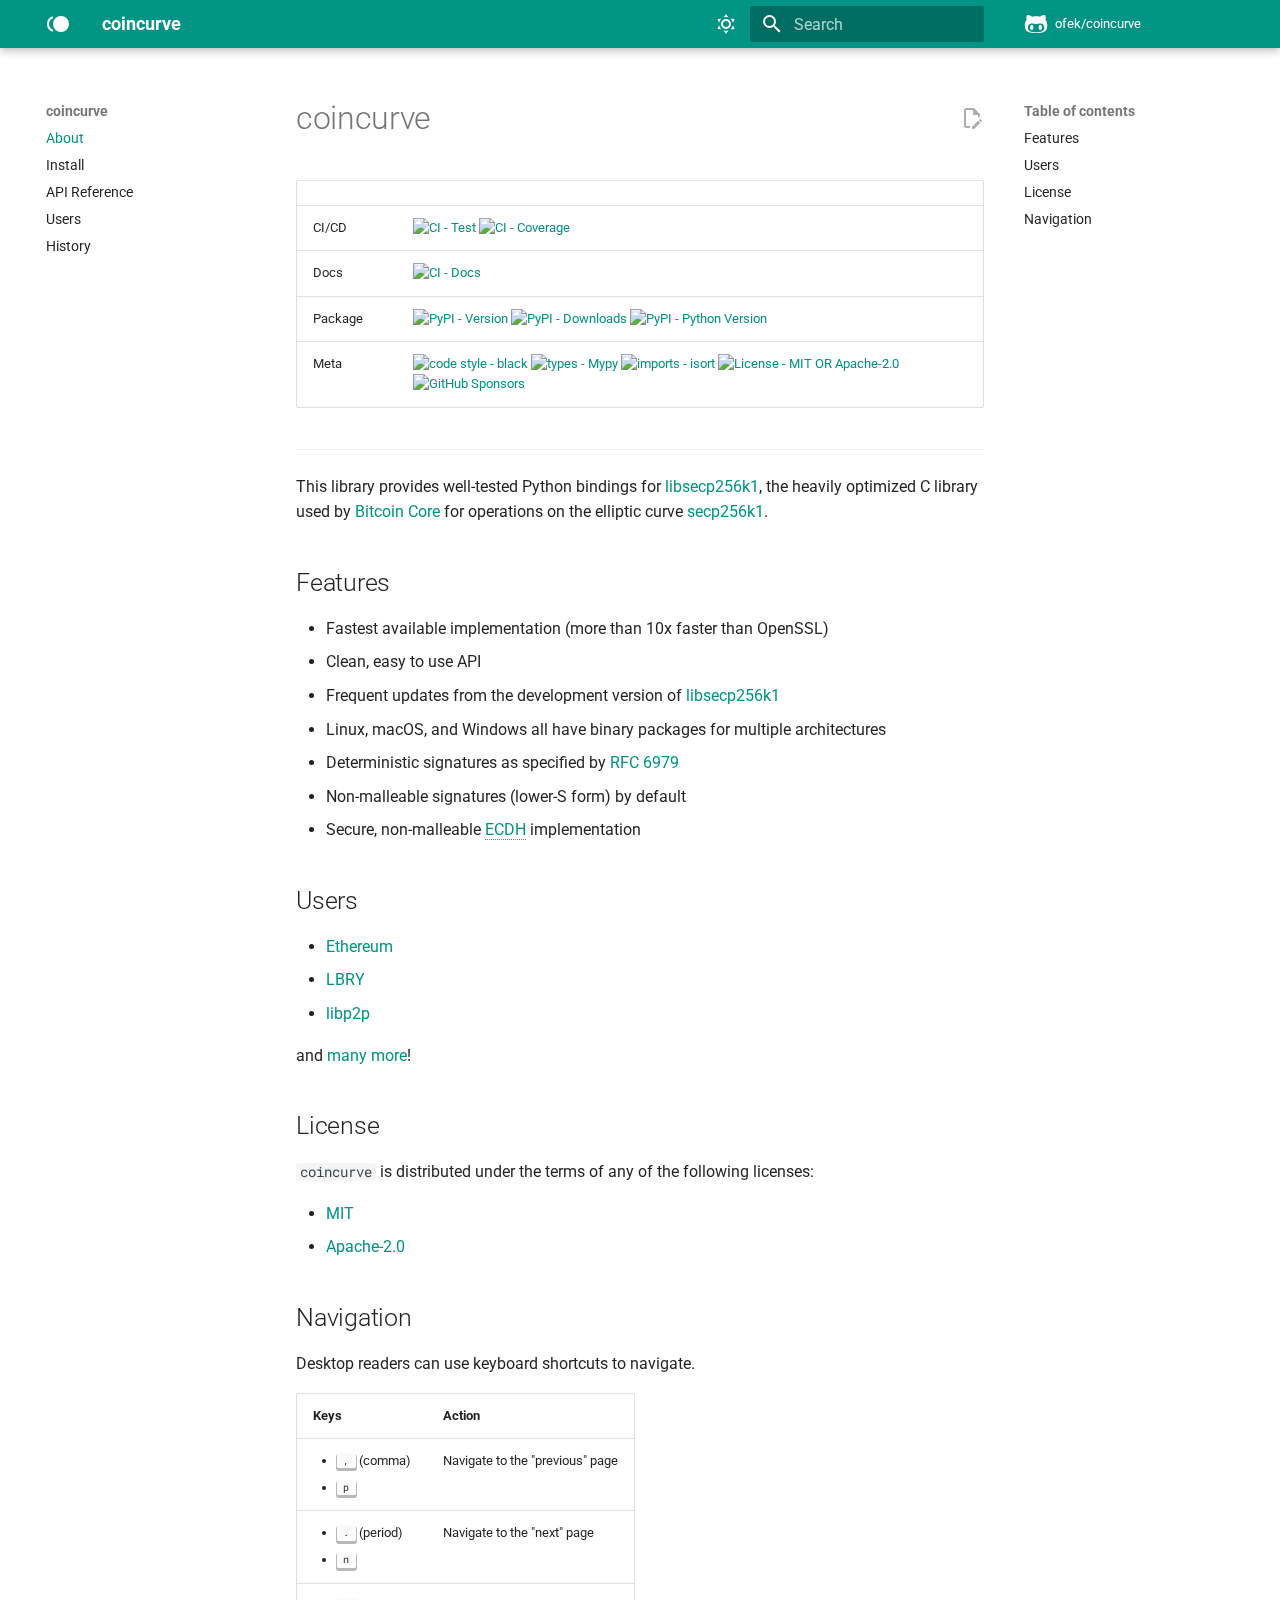
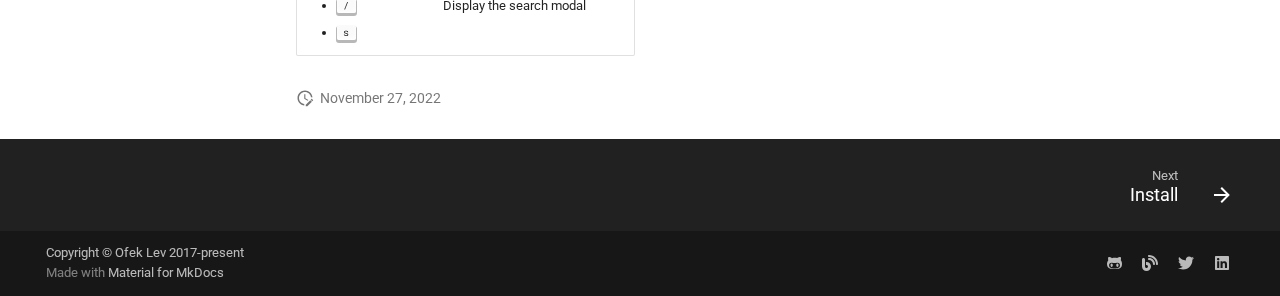
==== commit c8f9f48c: "Add support for Python 3.13 (#175) 2f51f3503d8c8cc0cf786daae98318469c458b3b" ====
--- a/index.html
+++ b/index.html
@@ -1 +1,12 @@
-<!doctype html><html lang=en class=no-js> <head><meta charset=utf-8><meta name=viewport content="width=device-width,initial-scale=1"><meta name=description content="Cross-platform Python bindings for libsecp256k1"><meta name=author content="Ofek Lev"><link href=https://ofek.dev/coincurve/ rel=canonical><link rel=icon href=assets/images/favicon.ico><meta name=generator content="mkdocs-1.2.2, mkdocs-material-7.3.1"><title>coincurve</title><link rel=stylesheet href=assets/stylesheets/main.1c75ef36.min.css><link rel=stylesheet href=assets/stylesheets/palette.3f5d1f46.min.css><link rel=preconnect href=https://fonts.gstatic.com crossorigin><link rel=stylesheet href="https://fonts.googleapis.com/css?family=Roboto:300,400,400i,700%7CRoboto+Mono&display=fallback"><style>:root{--md-text-font-family:"Roboto";--md-code-font-family:"Roboto Mono"}</style><link rel=stylesheet href=assets/_mkdocstrings.css><link rel=stylesheet href=assets/css/custom.css><link rel=stylesheet href=https://cdn.jsdelivr.net/gh/tonsky/FiraCode@5.2/distr/fira_code.css></head> <body dir=ltr data-md-color-scheme=slate data-md-color-primary=teal data-md-color-accent=teal> <script>function __prefix(e){return new URL(".",location).pathname+"."+e}function __get(e,t=localStorage){return JSON.parse(t.getItem(__prefix(e)))}</script> <script>var palette=__get("__palette");if(null!==palette&&"object"==typeof palette.color)for(var key in palette.color)document.body.setAttribute("data-md-color-"+key,palette.color[key])</script> <input class=md-toggle data-md-toggle=drawer type=checkbox id=__drawer autocomplete=off> <input class=md-toggle data-md-toggle=search type=checkbox id=__search autocomplete=off> <label class=md-overlay for=__drawer></label> <div data-md-component=skip> <a href=#coincurve class=md-skip> Skip to content </a> </div> <div data-md-component=announce> </div> <header class=md-header data-md-component=header> <nav class="md-header__inner md-grid" aria-label=Header> <a href=. title=coincurve class="md-header__button md-logo" aria-label=coincurve data-md-component=logo> <svg xmlns=http://www.w3.org/2000/svg viewbox="0 0 24 24"><path d="M15 4a8 8 0 1 1-8 8 8 8 0 0 1 8-8M3 12a6 6 0 0 0 4 5.65v2.09A8 8 0 0 1 7 4.26v2.09A6 6 0 0 0 3 12z"/></svg> </a> <label class="md-header__button md-icon" for=__drawer> <svg xmlns=http://www.w3.org/2000/svg viewbox="0 0 24 24"><path d="M3 6h18v2H3V6m0 5h18v2H3v-2m0 5h18v2H3v-2z"/></svg> </label> <div class=md-header__title data-md-component=header-title> <div class=md-header__ellipsis> <div class=md-header__topic> <span class=md-ellipsis> coincurve </span> </div> <div class=md-header__topic data-md-component=header-topic> <span class=md-ellipsis> About </span> </div> </div> </div> <form class=md-header__option data-md-component=palette> <input class=md-option data-md-color-media="(prefers-color-scheme: dark)" data-md-color-scheme=slate data-md-color-primary=teal data-md-color-accent=teal aria-label="Switch to light mode" type=radio name=__palette id=__palette_1> <label class="md-header__button md-icon" title="Switch to light mode" for=__palette_2 hidden> <svg xmlns=http://www.w3.org/2000/svg viewbox="0 0 24 24"><path d="m17.75 4.09-2.53 1.94.91 3.06-2.63-1.81-2.63 1.81.91-3.06-2.53-1.94L12.44 4l1.06-3 1.06 3 3.19.09m3.5 6.91-1.64 1.25.59 1.98-1.7-1.17-1.7 1.17.59-1.98L15.75 11l2.06-.05L18.5 9l.69 1.95 2.06.05m-2.28 4.95c.83-.08 1.72 1.1 1.19 1.85-.32.45-.66.87-1.08 1.27C15.17 23 8.84 23 4.94 19.07c-3.91-3.9-3.91-10.24 0-14.14.4-.4.82-.76 1.27-1.08.75-.53 1.93.36 1.85 1.19-.27 2.86.69 5.83 2.89 8.02a9.96 9.96 0 0 0 8.02 2.89m-1.64 2.02a12.08 12.08 0 0 1-7.8-3.47c-2.17-2.19-3.33-5-3.49-7.82-2.81 3.14-2.7 7.96.31 10.98 3.02 3.01 7.84 3.12 10.98.31z"/></svg> </label> <input class=md-option data-md-color-media="(prefers-color-scheme: light)" data-md-color-scheme=default data-md-color-primary=teal data-md-color-accent=teal aria-label="Switch to dark mode" type=radio name=__palette id=__palette_2> <label class="md-header__button md-icon" title="Switch to dark mode" for=__palette_1 hidden> <svg xmlns=http://www.w3.org/2000/svg viewbox="0 0 24 24"><path d="M12 7a5 5 0 0 1 5 5 5 5 0 0 1-5 5 5 5 0 0 1-5-5 5 5 0 0 1 5-5m0 2a3 3 0 0 0-3 3 3 3 0 0 0 3 3 3 3 0 0 0 3-3 3 3 0 0 0-3-3m0-7 2.39 3.42C13.65 5.15 12.84 5 12 5c-.84 0-1.65.15-2.39.42L12 2M3.34 7l4.16-.35A7.2 7.2 0 0 0 5.94 8.5c-.44.74-.69 1.5-.83 2.29L3.34 7m.02 10 1.76-3.77a7.131 7.131 0 0 0 2.38 4.14L3.36 17M20.65 7l-1.77 3.79a7.023 7.023 0 0 0-2.38-4.15l4.15.36m-.01 10-4.14.36c.59-.51 1.12-1.14 1.54-1.86.42-.73.69-1.5.83-2.29L20.64 17M12 22l-2.41-3.44c.74.27 1.55.44 2.41.44.82 0 1.63-.17 2.37-.44L12 22z"/></svg> </label> </form> <label class="md-header__button md-icon" for=__search> <svg xmlns=http://www.w3.org/2000/svg viewbox="0 0 24 24"><path d="M9.5 3A6.5 6.5 0 0 1 16 9.5c0 1.61-.59 3.09-1.56 4.23l.27.27h.79l5 5-1.5 1.5-5-5v-.79l-.27-.27A6.516 6.516 0 0 1 9.5 16 6.5 6.5 0 0 1 3 9.5 6.5 6.5 0 0 1 9.5 3m0 2C7 5 5 7 5 9.5S7 14 9.5 14 14 12 14 9.5 12 5 9.5 5z"/></svg> </label> <div class=md-search data-md-component=search role=dialog> <label class=md-search__overlay for=__search></label> <div class=md-search__inner role=search> <form class=md-search__form name=search> <input type=text class=md-search__input name=query aria-label=Search placeholder=Search autocapitalize=off autocorrect=off autocomplete=off spellcheck=false data-md-component=search-query required> <label class="md-search__icon md-icon" for=__search> <svg xmlns=http://www.w3.org/2000/svg viewbox="0 0 24 24"><path d="M9.5 3A6.5 6.5 0 0 1 16 9.5c0 1.61-.59 3.09-1.56 4.23l.27.27h.79l5 5-1.5 1.5-5-5v-.79l-.27-.27A6.516 6.516 0 0 1 9.5 16 6.5 6.5 0 0 1 3 9.5 6.5 6.5 0 0 1 9.5 3m0 2C7 5 5 7 5 9.5S7 14 9.5 14 14 12 14 9.5 12 5 9.5 5z"/></svg> <svg xmlns=http://www.w3.org/2000/svg viewbox="0 0 24 24"><path d="M20 11v2H8l5.5 5.5-1.42 1.42L4.16 12l7.92-7.92L13.5 5.5 8 11h12z"/></svg> </label> <nav class=md-search__options aria-label=Search> <button type=reset class="md-search__icon md-icon" aria-label=Clear tabindex=-1> <svg xmlns=http://www.w3.org/2000/svg viewbox="0 0 24 24"><path d="M19 6.41 17.59 5 12 10.59 6.41 5 5 6.41 10.59 12 5 17.59 6.41 19 12 13.41 17.59 19 19 17.59 13.41 12 19 6.41z"/></svg> </button> </nav> </form> <div class=md-search__output> <div class=md-search__scrollwrap data-md-scrollfix> <div class=md-search-result data-md-component=search-result> <div class=md-search-result__meta> Initializing search </div> <ol class=md-search-result__list></ol> </div> </div> </div> </div> </div> <div class=md-header__source> <a href=https://github.com/ofek/coincurve/ title="Go to repository" class=md-source data-md-component=source> <div class="md-source__icon md-icon"> <svg xmlns=http://www.w3.org/2000/svg viewbox="0 0 480 512"><path d="M186.1 328.7c0 20.9-10.9 55.1-36.7 55.1s-36.7-34.2-36.7-55.1 10.9-55.1 36.7-55.1 36.7 34.2 36.7 55.1zM480 278.2c0 31.9-3.2 65.7-17.5 95-37.9 76.6-142.1 74.8-216.7 74.8-75.8 0-186.2 2.7-225.6-74.8-14.6-29-20.2-63.1-20.2-95 0-41.9 13.9-81.5 41.5-113.6-5.2-15.8-7.7-32.4-7.7-48.8 0-21.5 4.9-32.3 14.6-51.8 45.3 0 74.3 9 108.8 36 29-6.9 58.8-10 88.7-10 27 0 54.2 2.9 80.4 9.2 34-26.7 63-35.2 107.8-35.2 9.8 19.5 14.6 30.3 14.6 51.8 0 16.4-2.6 32.7-7.7 48.2 27.5 32.4 39 72.3 39 114.2zm-64.3 50.5c0-43.9-26.7-82.6-73.5-82.6-18.9 0-37 3.4-56 6-14.9 2.3-29.8 3.2-45.1 3.2-15.2 0-30.1-.9-45.1-3.2-18.7-2.6-37-6-56-6-46.8 0-73.5 38.7-73.5 82.6 0 87.8 80.4 101.3 150.4 101.3h48.2c70.3 0 150.6-13.4 150.6-101.3zm-82.6-55.1c-25.8 0-36.7 34.2-36.7 55.1s10.9 55.1 36.7 55.1 36.7-34.2 36.7-55.1-10.9-55.1-36.7-55.1z"/></svg> </div> <div class=md-source__repository> ofek/coincurve </div> </a> </div> </nav> </header> <div class=md-container data-md-component=container> <main class=md-main data-md-component=main> <div class="md-main__inner md-grid"> <div class="md-sidebar md-sidebar--primary" data-md-component=sidebar data-md-type=navigation> <div class=md-sidebar__scrollwrap> <div class=md-sidebar__inner> <nav class="md-nav md-nav--primary" aria-label=Navigation data-md-level=0> <label class=md-nav__title for=__drawer> <a href=. title=coincurve class="md-nav__button md-logo" aria-label=coincurve data-md-component=logo> <svg xmlns=http://www.w3.org/2000/svg viewbox="0 0 24 24"><path d="M15 4a8 8 0 1 1-8 8 8 8 0 0 1 8-8M3 12a6 6 0 0 0 4 5.65v2.09A8 8 0 0 1 7 4.26v2.09A6 6 0 0 0 3 12z"/></svg> </a> coincurve </label> <div class=md-nav__source> <a href=https://github.com/ofek/coincurve/ title="Go to repository" class=md-source data-md-component=source> <div class="md-source__icon md-icon"> <svg xmlns=http://www.w3.org/2000/svg viewbox="0 0 480 512"><path d="M186.1 328.7c0 20.9-10.9 55.1-36.7 55.1s-36.7-34.2-36.7-55.1 10.9-55.1 36.7-55.1 36.7 34.2 36.7 55.1zM480 278.2c0 31.9-3.2 65.7-17.5 95-37.9 76.6-142.1 74.8-216.7 74.8-75.8 0-186.2 2.7-225.6-74.8-14.6-29-20.2-63.1-20.2-95 0-41.9 13.9-81.5 41.5-113.6-5.2-15.8-7.7-32.4-7.7-48.8 0-21.5 4.9-32.3 14.6-51.8 45.3 0 74.3 9 108.8 36 29-6.9 58.8-10 88.7-10 27 0 54.2 2.9 80.4 9.2 34-26.7 63-35.2 107.8-35.2 9.8 19.5 14.6 30.3 14.6 51.8 0 16.4-2.6 32.7-7.7 48.2 27.5 32.4 39 72.3 39 114.2zm-64.3 50.5c0-43.9-26.7-82.6-73.5-82.6-18.9 0-37 3.4-56 6-14.9 2.3-29.8 3.2-45.1 3.2-15.2 0-30.1-.9-45.1-3.2-18.7-2.6-37-6-56-6-46.8 0-73.5 38.7-73.5 82.6 0 87.8 80.4 101.3 150.4 101.3h48.2c70.3 0 150.6-13.4 150.6-101.3zm-82.6-55.1c-25.8 0-36.7 34.2-36.7 55.1s10.9 55.1 36.7 55.1 36.7-34.2 36.7-55.1-10.9-55.1-36.7-55.1z"/></svg> </div> <div class=md-source__repository> ofek/coincurve </div> </a> </div> <ul class=md-nav__list data-md-scrollfix> <li class="md-nav__item md-nav__item--active"> <input class="md-nav__toggle md-toggle" data-md-toggle=toc type=checkbox id=__toc> <label class="md-nav__link md-nav__link--active" for=__toc> About <span class="md-nav__icon md-icon"></span> </label> <a href=. class="md-nav__link md-nav__link--active"> About </a> <nav class="md-nav md-nav--secondary" aria-label="Table of contents"> <label class=md-nav__title for=__toc> <span class="md-nav__icon md-icon"></span> Table of contents </label> <ul class=md-nav__list data-md-component=toc data-md-scrollfix> <li class=md-nav__item> <a href=#features class=md-nav__link> Features </a> </li> <li class=md-nav__item> <a href=#users class=md-nav__link> Users </a> </li> <li class=md-nav__item> <a href=#license class=md-nav__link> License </a> </li> <li class=md-nav__item> <a href=#navigation class=md-nav__link> Navigation </a> </li> </ul> </nav> </li> <li class=md-nav__item> <a href=install/ class=md-nav__link> Install </a> </li> <li class=md-nav__item> <a href=api/ class=md-nav__link> API Reference </a> </li> <li class=md-nav__item> <a href=users/ class=md-nav__link> Users </a> </li> <li class=md-nav__item> <a href=history/ class=md-nav__link> History </a> </li> </ul> </nav> </div> </div> </div> <div class="md-sidebar md-sidebar--secondary" data-md-component=sidebar data-md-type=toc> <div class=md-sidebar__scrollwrap> <div class=md-sidebar__inner> <nav class="md-nav md-nav--secondary" aria-label="Table of contents"> <label class=md-nav__title for=__toc> <span class="md-nav__icon md-icon"></span> Table of contents </label> <ul class=md-nav__list data-md-component=toc data-md-scrollfix> <li class=md-nav__item> <a href=#features class=md-nav__link> Features </a> </li> <li class=md-nav__item> <a href=#users class=md-nav__link> Users </a> </li> <li class=md-nav__item> <a href=#license class=md-nav__link> License </a> </li> <li class=md-nav__item> <a href=#navigation class=md-nav__link> Navigation </a> </li> </ul> </nav> </div> </div> </div> <div class=md-content data-md-component=content> <article class="md-content__inner md-typeset"> <a href=https://github.com/ofek/coincurve/blob/master/docs/index.md title="Edit this page" class="md-content__button md-icon"> <svg xmlns=http://www.w3.org/2000/svg viewbox="0 0 24 24"><path d="M20.71 7.04c.39-.39.39-1.04 0-1.41l-2.34-2.34c-.37-.39-1.02-.39-1.41 0l-1.84 1.83 3.75 3.75M3 17.25V21h3.75L17.81 9.93l-3.75-3.75L3 17.25z"/></svg> </a> <h1 id=coincurve>coincurve<a class=headerlink href=#coincurve title="Permanent link">&para;</a></h1> <table> <thead> <tr> <th></th> <th></th> </tr> </thead> <tbody> <tr> <td>CI/CD</td> <td><a href="https://github.com/ofek/coincurve/actions?query=workflow%3Abuild"><img alt="CI - Build" src=https://github.com/ofek/coincurve/workflows/build/badge.svg></a> <a href=https://codecov.io/github/ofek/coincurve><img alt="CI - Coverage" src="https://img.shields.io/codecov/c/github/ofek/coincurve/master.svg?logo=codecov&logoColor=red"></a></td> </tr> <tr> <td>Docs</td> <td><a href="https://github.com/ofek/coincurve/actions?query=workflow%3Adocs"><img alt="CI - Docs" src=https://github.com/ofek/coincurve/workflows/docs/badge.svg></a></td> </tr> <tr> <td>Package</td> <td><a href=https://pypi.org/project/coincurve/ ><img alt="PyPI - Version" src="https://img.shields.io/pypi/v/coincurve.svg?logo=pypi&label=PyPI&logoColor=gold"></a> <a href=https://pypi.org/project/coincurve/ ><img alt="PyPI - Downloads" src="https://img.shields.io/pypi/dm/coincurve.svg?color=blue&label=Downloads&logo=pypi&logoColor=gold"></a> <a href=https://pypi.org/project/coincurve/ ><img alt="PyPI - Python Version" src="https://img.shields.io/pypi/pyversions/coincurve.svg?logo=python&label=Python&logoColor=gold"></a></td> </tr> <tr> <td>Meta</td> <td><a href=https://github.com/ambv/black><img alt="Code style - black" src=https://img.shields.io/badge/code%20style-black-000000.svg></a> <a href=https://spdx.org/licenses/ ><img alt="License - MIT/Apache-2.0" src=https://img.shields.io/badge/license-MIT%2FApache--2.0-9400d3.svg></a> <a href=https://github.com/sponsors/ofek><img alt="GitHub Sponsors" src="https://img.shields.io/github/sponsors/ofek?logo=GitHub%20Sponsors&style=social"></a></td> </tr> </tbody> </table> <hr> <p>This library provides well-tested Python bindings for <a href=https://github.com/bitcoin-core/secp256k1>libsecp256k1</a>, the heavily optimized C library used by <a href=https://github.com/bitcoin/bitcoin>Bitcoin Core</a> for operations on the elliptic curve <a href=https://en.bitcoin.it/wiki/Secp256k1>secp256k1</a>.</p> <h2 id=features>Features<a class=headerlink href=#features title="Permanent link">&para;</a></h2> <ul> <li>Fastest available implementation (more than 10x faster than OpenSSL)</li> <li>Clean, easy to use API</li> <li>Frequent updates from the development version of <a href=https://github.com/bitcoin-core/secp256k1>libsecp256k1</a></li> <li>Linux, macOS, and Windows all have binary packages for multiple architectures</li> <li>Linux &amp; macOS use GMP for faster computation</li> <li>Deterministic signatures as specified by <a href=https://tools.ietf.org/html/rfc6979>RFC 6979</a></li> <li>Non-malleable signatures (lower-S form) by default</li> <li>Secure, non-malleable <a href=https://en.wikipedia.org/wiki/Elliptic-curve_Diffie%E2%80%93Hellman><abbr title="Elliptic-curve Diffie–Hellman">ECDH</abbr></a> implementation</li> </ul> <h2 id=users>Users<a class=headerlink href=#users title="Permanent link">&para;</a></h2> <ul> <li><a href=https://ethereum.org>Ethereum</a></li> <li><a href=https://lbry.com>LBRY</a></li> <li><a href=https://zeronet.io>ZeroNet</a></li> <li><a href=https://libp2p.io>libp2p</a></li> </ul> <p>and <a href=users/ >many more</a>!</p> <h2 id=license>License<a class=headerlink href=#license title="Permanent link">&para;</a></h2> <p><code>coincurve</code> is distributed under the terms of any of the following licenses:</p> <ul> <li><a href=https://spdx.org/licenses/MIT.html>MIT</a></li> <li><a href=https://spdx.org/licenses/Apache-2.0.html>Apache-2.0</a></li> </ul> <h2 id=navigation>Navigation<a class=headerlink href=#navigation title="Permanent link">&para;</a></h2> <p>Desktop readers can use keyboard shortcuts to navigate.</p> <table> <thead> <tr> <th>Keys</th> <th>Action</th> </tr> </thead> <tbody> <tr> <td><ul><li><kbd>,</kbd> (comma)</li><li><kbd>p</kbd></li></ul></td> <td>Navigate to the "previous" page</td> </tr> <tr> <td><ul><li><kbd>.</kbd> (period)</li><li><kbd>n</kbd></li></ul></td> <td>Navigate to the "next" page</td> </tr> <tr> <td><ul><li><kbd>/</kbd></li><li><kbd>s</kbd></li></ul></td> <td>Display the search modal</td> </tr> </tbody> </table> <hr> <div class=md-source-date> <small> Last update: <span class="git-revision-date-localized-plugin git-revision-date-localized-plugin-date">February 10, 2021</span> </small> </div> </article> </div> </div> </main> <footer class=md-footer> <nav class="md-footer__inner md-grid" aria-label=Footer> <a href=install/ class="md-footer__link md-footer__link--next" aria-label="Next: Install" rel=next> <div class=md-footer__title> <div class=md-ellipsis> <span class=md-footer__direction> Next </span> Install </div> </div> <div class="md-footer__button md-icon"> <svg xmlns=http://www.w3.org/2000/svg viewbox="0 0 24 24"><path d="M4 11v2h12l-5.5 5.5 1.42 1.42L19.84 12l-7.92-7.92L10.5 5.5 16 11H4z"/></svg> </div> </a> </nav> <div class="md-footer-meta md-typeset"> <div class="md-footer-meta__inner md-grid"> <div class=md-footer-copyright> <div class=md-footer-copyright__highlight> Copyright &copy; Ofek Lev 2017-present </div> Made with <a href=https://squidfunk.github.io/mkdocs-material/ target=_blank rel=noopener> Material for MkDocs </a> </div> <div class=md-footer-social> <a href=https://github.com/ofek target=_blank rel=noopener title=github.com class=md-footer-social__link> <svg xmlns=http://www.w3.org/2000/svg viewbox="0 0 480 512"><path d="M186.1 328.7c0 20.9-10.9 55.1-36.7 55.1s-36.7-34.2-36.7-55.1 10.9-55.1 36.7-55.1 36.7 34.2 36.7 55.1zM480 278.2c0 31.9-3.2 65.7-17.5 95-37.9 76.6-142.1 74.8-216.7 74.8-75.8 0-186.2 2.7-225.6-74.8-14.6-29-20.2-63.1-20.2-95 0-41.9 13.9-81.5 41.5-113.6-5.2-15.8-7.7-32.4-7.7-48.8 0-21.5 4.9-32.3 14.6-51.8 45.3 0 74.3 9 108.8 36 29-6.9 58.8-10 88.7-10 27 0 54.2 2.9 80.4 9.2 34-26.7 63-35.2 107.8-35.2 9.8 19.5 14.6 30.3 14.6 51.8 0 16.4-2.6 32.7-7.7 48.2 27.5 32.4 39 72.3 39 114.2zm-64.3 50.5c0-43.9-26.7-82.6-73.5-82.6-18.9 0-37 3.4-56 6-14.9 2.3-29.8 3.2-45.1 3.2-15.2 0-30.1-.9-45.1-3.2-18.7-2.6-37-6-56-6-46.8 0-73.5 38.7-73.5 82.6 0 87.8 80.4 101.3 150.4 101.3h48.2c70.3 0 150.6-13.4 150.6-101.3zm-82.6-55.1c-25.8 0-36.7 34.2-36.7 55.1s10.9 55.1 36.7 55.1 36.7-34.2 36.7-55.1-10.9-55.1-36.7-55.1z"/></svg> </a> <a href=https://ofek.dev/words/ target=_blank rel=noopener title=ofek.dev class=md-footer-social__link> <svg xmlns=http://www.w3.org/2000/svg viewbox="0 0 512 512"><path d="M172.2 226.8c-14.6-2.9-28.2 8.9-28.2 23.8V301c0 10.2 7.1 18.4 16.7 22 18.2 6.8 31.3 24.4 31.3 45 0 26.5-21.5 48-48 48s-48-21.5-48-48V120c0-13.3-10.7-24-24-24H24c-13.3 0-24 10.7-24 24v248c0 89.5 82.1 160.2 175 140.7 54.4-11.4 98.3-55.4 109.7-109.7 17.4-82.9-37-157.2-112.5-172.2zM209 0c-9.2-.5-17 6.8-17 16v31.6c0 8.5 6.6 15.5 15 15.9 129.4 7 233.4 112 240.9 241.5.5 8.4 7.5 15 15.9 15h32.1c9.2 0 16.5-7.8 16-17C503.4 139.8 372.2 8.6 209 0zm.3 96c-9.3-.7-17.3 6.7-17.3 16.1v32.1c0 8.4 6.5 15.3 14.8 15.9 76.8 6.3 138 68.2 144.9 145.2.8 8.3 7.6 14.7 15.9 14.7h32.2c9.3 0 16.8-8 16.1-17.3-8.4-110.1-96.5-198.2-206.6-206.7z"/></svg> </a> <a href=https://twitter.com/Ofekmeister target=_blank rel=noopener title=twitter.com class=md-footer-social__link> <svg xmlns=http://www.w3.org/2000/svg viewbox="0 0 512 512"><path d="M459.37 151.716c.325 4.548.325 9.097.325 13.645 0 138.72-105.583 298.558-298.558 298.558-59.452 0-114.68-17.219-161.137-47.106 8.447.974 16.568 1.299 25.34 1.299 49.055 0 94.213-16.568 130.274-44.832-46.132-.975-84.792-31.188-98.112-72.772 6.498.974 12.995 1.624 19.818 1.624 9.421 0 18.843-1.3 27.614-3.573-48.081-9.747-84.143-51.98-84.143-102.985v-1.299c13.969 7.797 30.214 12.67 47.431 13.319-28.264-18.843-46.781-51.005-46.781-87.391 0-19.492 5.197-37.36 14.294-52.954 51.655 63.675 129.3 105.258 216.365 109.807-1.624-7.797-2.599-15.918-2.599-24.04 0-57.828 46.782-104.934 104.934-104.934 30.213 0 57.502 12.67 76.67 33.137 23.715-4.548 46.456-13.32 66.599-25.34-7.798 24.366-24.366 44.833-46.132 57.827 21.117-2.273 41.584-8.122 60.426-16.243-14.292 20.791-32.161 39.308-52.628 54.253z"/></svg> </a> <a href=https://www.linkedin.com/in/ofeklev/ target=_blank rel=noopener title=www.linkedin.com class=md-footer-social__link> <svg xmlns=http://www.w3.org/2000/svg viewbox="0 0 448 512"><path d="M416 32H31.9C14.3 32 0 46.5 0 64.3v383.4C0 465.5 14.3 480 31.9 480H416c17.6 0 32-14.5 32-32.3V64.3c0-17.8-14.4-32.3-32-32.3zM135.4 416H69V202.2h66.5V416zm-33.2-243c-21.3 0-38.5-17.3-38.5-38.5S80.9 96 102.2 96c21.2 0 38.5 17.3 38.5 38.5 0 21.3-17.2 38.5-38.5 38.5zm282.1 243h-66.4V312c0-24.8-.5-56.7-34.5-56.7-34.6 0-39.9 27-39.9 54.9V416h-66.4V202.2h63.7v29.2h.9c8.9-16.8 30.6-34.5 62.9-34.5 67.2 0 79.7 44.3 79.7 101.9V416z"/></svg> </a> </div> </div> </div> </footer> </div> <div class=md-dialog data-md-component=dialog> <div class="md-dialog__inner md-typeset"></div> </div> <script id=__config type=application/json>{"base": ".", "features": ["navigation.instant"], "translations": {"clipboard.copy": "Copy to clipboard", "clipboard.copied": "Copied to clipboard", "search.config.lang": "en", "search.config.pipeline": "trimmer, stopWordFilter", "search.config.separator": "[\\s\\-]+", "search.placeholder": "Search", "search.result.placeholder": "Type to start searching", "search.result.none": "No matching documents", "search.result.one": "1 matching document", "search.result.other": "# matching documents", "search.result.more.one": "1 more on this page", "search.result.more.other": "# more on this page", "search.result.term.missing": "Missing", "select.version.title": "Select version"}, "search": "assets/javascripts/workers/search.e99e714c.min.js", "version": null}</script> <script src=assets/javascripts/bundle.c7d1b464.min.js></script> </body> </html>+<!doctype html><html lang=en class=no-js> <head><meta charset=utf-8><meta name=viewport content="width=device-width,initial-scale=1"><meta name=description content="Cross-platform Python bindings for libsecp256k1"><meta name=author content="Ofek Lev"><link href=https://ofek.dev/coincurve/ rel=canonical><link href=install/ rel=next><link rel=icon href=assets/images/favicon.ico><meta name=generator content="mkdocs-1.6.1, mkdocs-material-9.5.50"><title>coincurve</title><link rel=stylesheet href=assets/stylesheets/main.a40c8224.min.css><link rel=stylesheet href=assets/stylesheets/palette.06af60db.min.css><link rel=preconnect href=https://fonts.gstatic.com crossorigin><link rel=stylesheet href="https://fonts.googleapis.com/css?family=Roboto:300,300i,400,400i,700,700i%7CRoboto+Mono:400,400i,700,700i&display=fallback"><style>:root{--md-text-font:"Roboto";--md-code-font:"Roboto Mono"}</style><link rel=stylesheet href=assets/_mkdocstrings.css><link rel=stylesheet href=assets/css/custom.css><link rel=stylesheet href=https://cdn.jsdelivr.net/gh/tonsky/FiraCode@5.2/distr/fira_code.css><script>__md_scope=new URL(".",location),__md_hash=e=>[...e].reduce(((e,_)=>(e<<5)-e+_.charCodeAt(0)),0),__md_get=(e,_=localStorage,t=__md_scope)=>JSON.parse(_.getItem(t.pathname+"."+e)),__md_set=(e,_,t=localStorage,a=__md_scope)=>{try{t.setItem(a.pathname+"."+e,JSON.stringify(_))}catch(e){}}</script><link href=assets/stylesheets/glightbox.min.css rel=stylesheet><style>
+    html.glightbox-open { overflow: initial; height: 100%; }
+    .gslide-title { margin-top: 0px; user-select: text; }
+    .gslide-desc { color: #666; user-select: text; }
+    .gslide-image img { background: white; }
+    .gscrollbar-fixer { padding-right: 15px; }
+    .gdesc-inner { font-size: 0.75rem; }
+    body[data-md-color-scheme="slate"] .gdesc-inner { background: var(--md-default-bg-color);}
+    body[data-md-color-scheme="slate"] .gslide-title { color: var(--md-default-fg-color);}
+    body[data-md-color-scheme="slate"] .gslide-desc { color: var(--md-default-fg-color);}</style><script src=assets/javascripts/glightbox.min.js></script></head> <body dir=ltr data-md-color-scheme=slate data-md-color-primary=teal data-md-color-accent=teal> <input class=md-toggle data-md-toggle=drawer type=checkbox id=__drawer autocomplete=off> <input class=md-toggle data-md-toggle=search type=checkbox id=__search autocomplete=off> <label class=md-overlay for=__drawer></label> <div data-md-component=skip> <a href=#coincurve class=md-skip> Skip to content </a> </div> <div data-md-component=announce> </div> <header class="md-header md-header--shadow" data-md-component=header> <nav class="md-header__inner md-grid" aria-label=Header> <a href=. title=coincurve class="md-header__button md-logo" aria-label=coincurve data-md-component=logo> <svg xmlns=http://www.w3.org/2000/svg viewbox="0 0 24 24"><path d="M15 4a8 8 0 1 1-8 8 8 8 0 0 1 8-8M3 12a6 6 0 0 0 4 5.65v2.09A8 8 0 0 1 7 4.26v2.09A6 6 0 0 0 3 12"/></svg> </a> <label class="md-header__button md-icon" for=__drawer> <svg xmlns=http://www.w3.org/2000/svg viewbox="0 0 24 24"><path d="M3 6h18v2H3zm0 5h18v2H3zm0 5h18v2H3z"/></svg> </label> <div class=md-header__title data-md-component=header-title> <div class=md-header__ellipsis> <div class=md-header__topic> <span class=md-ellipsis> coincurve </span> </div> <div class=md-header__topic data-md-component=header-topic> <span class=md-ellipsis> About </span> </div> </div> </div> <form class=md-header__option data-md-component=palette> <input class=md-option data-md-color-media="(prefers-color-scheme: dark)" data-md-color-scheme=slate data-md-color-primary=teal data-md-color-accent=teal aria-label="Switch to light mode" type=radio name=__palette id=__palette_0> <label class="md-header__button md-icon" title="Switch to light mode" for=__palette_1 hidden> <svg xmlns=http://www.w3.org/2000/svg viewbox="0 0 24 24"><path d="m17.75 4.09-2.53 1.94.91 3.06-2.63-1.81-2.63 1.81.91-3.06-2.53-1.94L12.44 4l1.06-3 1.06 3zm3.5 6.91-1.64 1.25.59 1.98-1.7-1.17-1.7 1.17.59-1.98L15.75 11l2.06-.05L18.5 9l.69 1.95zm-2.28 4.95c.83-.08 1.72 1.1 1.19 1.85-.32.45-.66.87-1.08 1.27C15.17 23 8.84 23 4.94 19.07c-3.91-3.9-3.91-10.24 0-14.14.4-.4.82-.76 1.27-1.08.75-.53 1.93.36 1.85 1.19-.27 2.86.69 5.83 2.89 8.02a9.96 9.96 0 0 0 8.02 2.89m-1.64 2.02a12.08 12.08 0 0 1-7.8-3.47c-2.17-2.19-3.33-5-3.49-7.82-2.81 3.14-2.7 7.96.31 10.98 3.02 3.01 7.84 3.12 10.98.31"/></svg> </label> <input class=md-option data-md-color-media="(prefers-color-scheme: light)" data-md-color-scheme=default data-md-color-primary=teal data-md-color-accent=teal aria-label="Switch to dark mode" type=radio name=__palette id=__palette_1> <label class="md-header__button md-icon" title="Switch to dark mode" for=__palette_0 hidden> <svg xmlns=http://www.w3.org/2000/svg viewbox="0 0 24 24"><path d="M12 7a5 5 0 0 1 5 5 5 5 0 0 1-5 5 5 5 0 0 1-5-5 5 5 0 0 1 5-5m0 2a3 3 0 0 0-3 3 3 3 0 0 0 3 3 3 3 0 0 0 3-3 3 3 0 0 0-3-3m0-7 2.39 3.42C13.65 5.15 12.84 5 12 5s-1.65.15-2.39.42zM3.34 7l4.16-.35A7.2 7.2 0 0 0 5.94 8.5c-.44.74-.69 1.5-.83 2.29zm.02 10 1.76-3.77a7.131 7.131 0 0 0 2.38 4.14zM20.65 7l-1.77 3.79a7.02 7.02 0 0 0-2.38-4.15zm-.01 10-4.14.36c.59-.51 1.12-1.14 1.54-1.86.42-.73.69-1.5.83-2.29zM12 22l-2.41-3.44c.74.27 1.55.44 2.41.44.82 0 1.63-.17 2.37-.44z"/></svg> </label> </form> <script>var palette=__md_get("__palette");if(palette&&palette.color){if("(prefers-color-scheme)"===palette.color.media){var media=matchMedia("(prefers-color-scheme: light)"),input=document.querySelector(media.matches?"[data-md-color-media='(prefers-color-scheme: light)']":"[data-md-color-media='(prefers-color-scheme: dark)']");palette.color.media=input.getAttribute("data-md-color-media"),palette.color.scheme=input.getAttribute("data-md-color-scheme"),palette.color.primary=input.getAttribute("data-md-color-primary"),palette.color.accent=input.getAttribute("data-md-color-accent")}for(var[key,value]of Object.entries(palette.color))document.body.setAttribute("data-md-color-"+key,value)}</script> <label class="md-header__button md-icon" for=__search> <svg xmlns=http://www.w3.org/2000/svg viewbox="0 0 24 24"><path d="M9.5 3A6.5 6.5 0 0 1 16 9.5c0 1.61-.59 3.09-1.56 4.23l.27.27h.79l5 5-1.5 1.5-5-5v-.79l-.27-.27A6.52 6.52 0 0 1 9.5 16 6.5 6.5 0 0 1 3 9.5 6.5 6.5 0 0 1 9.5 3m0 2C7 5 5 7 5 9.5S7 14 9.5 14 14 12 14 9.5 12 5 9.5 5"/></svg> </label> <div class=md-search data-md-component=search role=dialog> <label class=md-search__overlay for=__search></label> <div class=md-search__inner role=search> <form class=md-search__form name=search> <input type=text class=md-search__input name=query aria-label=Search placeholder=Search autocapitalize=off autocorrect=off autocomplete=off spellcheck=false data-md-component=search-query required> <label class="md-search__icon md-icon" for=__search> <svg xmlns=http://www.w3.org/2000/svg viewbox="0 0 24 24"><path d="M9.5 3A6.5 6.5 0 0 1 16 9.5c0 1.61-.59 3.09-1.56 4.23l.27.27h.79l5 5-1.5 1.5-5-5v-.79l-.27-.27A6.52 6.52 0 0 1 9.5 16 6.5 6.5 0 0 1 3 9.5 6.5 6.5 0 0 1 9.5 3m0 2C7 5 5 7 5 9.5S7 14 9.5 14 14 12 14 9.5 12 5 9.5 5"/></svg> <svg xmlns=http://www.w3.org/2000/svg viewbox="0 0 24 24"><path d="M20 11v2H8l5.5 5.5-1.42 1.42L4.16 12l7.92-7.92L13.5 5.5 8 11z"/></svg> </label> <nav class=md-search__options aria-label=Search> <button type=reset class="md-search__icon md-icon" title=Clear aria-label=Clear tabindex=-1> <svg xmlns=http://www.w3.org/2000/svg viewbox="0 0 24 24"><path d="M19 6.41 17.59 5 12 10.59 6.41 5 5 6.41 10.59 12 5 17.59 6.41 19 12 13.41 17.59 19 19 17.59 13.41 12z"/></svg> </button> </nav> </form> <div class=md-search__output> <div class=md-search__scrollwrap tabindex=0 data-md-scrollfix> <div class=md-search-result data-md-component=search-result> <div class=md-search-result__meta> Initializing search </div> <ol class=md-search-result__list role=presentation></ol> </div> </div> </div> </div> </div> <div class=md-header__source> <a href=https://github.com/ofek/coincurve title="Go to repository" class=md-source data-md-component=source> <div class="md-source__icon md-icon"> <svg xmlns=http://www.w3.org/2000/svg viewbox="0 0 480 512"><!-- Font Awesome Free 6.7.2 by @fontawesome - https://fontawesome.com License - https://fontawesome.com/license/free (Icons: CC BY 4.0, Fonts: SIL OFL 1.1, Code: MIT License) Copyright 2024 Fonticons, Inc.--><path d="M186.1 328.7c0 20.9-10.9 55.1-36.7 55.1s-36.7-34.2-36.7-55.1 10.9-55.1 36.7-55.1 36.7 34.2 36.7 55.1M480 278.2c0 31.9-3.2 65.7-17.5 95-37.9 76.6-142.1 74.8-216.7 74.8-75.8 0-186.2 2.7-225.6-74.8-14.6-29-20.2-63.1-20.2-95 0-41.9 13.9-81.5 41.5-113.6-5.2-15.8-7.7-32.4-7.7-48.8 0-21.5 4.9-32.3 14.6-51.8 45.3 0 74.3 9 108.8 36 29-6.9 58.8-10 88.7-10 27 0 54.2 2.9 80.4 9.2 34-26.7 63-35.2 107.8-35.2 9.8 19.5 14.6 30.3 14.6 51.8 0 16.4-2.6 32.7-7.7 48.2 27.5 32.4 39 72.3 39 114.2m-64.3 50.5c0-43.9-26.7-82.6-73.5-82.6-18.9 0-37 3.4-56 6-14.9 2.3-29.8 3.2-45.1 3.2-15.2 0-30.1-.9-45.1-3.2-18.7-2.6-37-6-56-6-46.8 0-73.5 38.7-73.5 82.6 0 87.8 80.4 101.3 150.4 101.3h48.2c70.3 0 150.6-13.4 150.6-101.3m-82.6-55.1c-25.8 0-36.7 34.2-36.7 55.1s10.9 55.1 36.7 55.1 36.7-34.2 36.7-55.1-10.9-55.1-36.7-55.1"/></svg> </div> <div class=md-source__repository> ofek/coincurve </div> </a> </div> </nav> </header> <div class=md-container data-md-component=container> <main class=md-main data-md-component=main> <div class="md-main__inner md-grid"> <div class="md-sidebar md-sidebar--primary" data-md-component=sidebar data-md-type=navigation> <div class=md-sidebar__scrollwrap> <div class=md-sidebar__inner> <nav class="md-nav md-nav--primary" aria-label=Navigation data-md-level=0> <label class=md-nav__title for=__drawer> <a href=. title=coincurve class="md-nav__button md-logo" aria-label=coincurve data-md-component=logo> <svg xmlns=http://www.w3.org/2000/svg viewbox="0 0 24 24"><path d="M15 4a8 8 0 1 1-8 8 8 8 0 0 1 8-8M3 12a6 6 0 0 0 4 5.65v2.09A8 8 0 0 1 7 4.26v2.09A6 6 0 0 0 3 12"/></svg> </a> coincurve </label> <div class=md-nav__source> <a href=https://github.com/ofek/coincurve title="Go to repository" class=md-source data-md-component=source> <div class="md-source__icon md-icon"> <svg xmlns=http://www.w3.org/2000/svg viewbox="0 0 480 512"><!-- Font Awesome Free 6.7.2 by @fontawesome - https://fontawesome.com License - https://fontawesome.com/license/free (Icons: CC BY 4.0, Fonts: SIL OFL 1.1, Code: MIT License) Copyright 2024 Fonticons, Inc.--><path d="M186.1 328.7c0 20.9-10.9 55.1-36.7 55.1s-36.7-34.2-36.7-55.1 10.9-55.1 36.7-55.1 36.7 34.2 36.7 55.1M480 278.2c0 31.9-3.2 65.7-17.5 95-37.9 76.6-142.1 74.8-216.7 74.8-75.8 0-186.2 2.7-225.6-74.8-14.6-29-20.2-63.1-20.2-95 0-41.9 13.9-81.5 41.5-113.6-5.2-15.8-7.7-32.4-7.7-48.8 0-21.5 4.9-32.3 14.6-51.8 45.3 0 74.3 9 108.8 36 29-6.9 58.8-10 88.7-10 27 0 54.2 2.9 80.4 9.2 34-26.7 63-35.2 107.8-35.2 9.8 19.5 14.6 30.3 14.6 51.8 0 16.4-2.6 32.7-7.7 48.2 27.5 32.4 39 72.3 39 114.2m-64.3 50.5c0-43.9-26.7-82.6-73.5-82.6-18.9 0-37 3.4-56 6-14.9 2.3-29.8 3.2-45.1 3.2-15.2 0-30.1-.9-45.1-3.2-18.7-2.6-37-6-56-6-46.8 0-73.5 38.7-73.5 82.6 0 87.8 80.4 101.3 150.4 101.3h48.2c70.3 0 150.6-13.4 150.6-101.3m-82.6-55.1c-25.8 0-36.7 34.2-36.7 55.1s10.9 55.1 36.7 55.1 36.7-34.2 36.7-55.1-10.9-55.1-36.7-55.1"/></svg> </div> <div class=md-source__repository> ofek/coincurve </div> </a> </div> <ul class=md-nav__list data-md-scrollfix> <li class="md-nav__item md-nav__item--active"> <input class="md-nav__toggle md-toggle" type=checkbox id=__toc> <label class="md-nav__link md-nav__link--active" for=__toc> <span class=md-ellipsis> About </span> <span class="md-nav__icon md-icon"></span> </label> <a href=. class="md-nav__link md-nav__link--active"> <span class=md-ellipsis> About </span> </a> <nav class="md-nav md-nav--secondary" aria-label="Table of contents"> <label class=md-nav__title for=__toc> <span class="md-nav__icon md-icon"></span> Table of contents </label> <ul class=md-nav__list data-md-component=toc data-md-scrollfix> <li class=md-nav__item> <a href=#features class=md-nav__link> <span class=md-ellipsis> Features </span> </a> </li> <li class=md-nav__item> <a href=#users class=md-nav__link> <span class=md-ellipsis> Users </span> </a> </li> <li class=md-nav__item> <a href=#license class=md-nav__link> <span class=md-ellipsis> License </span> </a> </li> <li class=md-nav__item> <a href=#navigation class=md-nav__link> <span class=md-ellipsis> Navigation </span> </a> </li> </ul> </nav> </li> <li class=md-nav__item> <a href=install/ class=md-nav__link> <span class=md-ellipsis> Install </span> </a> </li> <li class=md-nav__item> <a href=api/ class=md-nav__link> <span class=md-ellipsis> API Reference </span> </a> </li> <li class=md-nav__item> <a href=users/ class=md-nav__link> <span class=md-ellipsis> Users </span> </a> </li> <li class=md-nav__item> <a href=history/ class=md-nav__link> <span class=md-ellipsis> History </span> </a> </li> </ul> </nav> </div> </div> </div> <div class="md-sidebar md-sidebar--secondary" data-md-component=sidebar data-md-type=toc> <div class=md-sidebar__scrollwrap> <div class=md-sidebar__inner> <nav class="md-nav md-nav--secondary" aria-label="Table of contents"> <label class=md-nav__title for=__toc> <span class="md-nav__icon md-icon"></span> Table of contents </label> <ul class=md-nav__list data-md-component=toc data-md-scrollfix> <li class=md-nav__item> <a href=#features class=md-nav__link> <span class=md-ellipsis> Features </span> </a> </li> <li class=md-nav__item> <a href=#users class=md-nav__link> <span class=md-ellipsis> Users </span> </a> </li> <li class=md-nav__item> <a href=#license class=md-nav__link> <span class=md-ellipsis> License </span> </a> </li> <li class=md-nav__item> <a href=#navigation class=md-nav__link> <span class=md-ellipsis> Navigation </span> </a> </li> </ul> </nav> </div> </div> </div> <div class=md-content data-md-component=content> <article class="md-content__inner md-typeset"> <a href=https://github.com/ofek/coincurve/blob/master/docs/index.md title="Edit this page" class="md-content__button md-icon"> <svg xmlns=http://www.w3.org/2000/svg viewbox="0 0 24 24"><path d="M10 20H6V4h7v5h5v3.1l2-2V8l-6-6H6c-1.1 0-2 .9-2 2v16c0 1.1.9 2 2 2h4zm10.2-7c.1 0 .3.1.4.2l1.3 1.3c.2.2.2.6 0 .8l-1 1-2.1-2.1 1-1c.1-.1.2-.2.4-.2m0 3.9L14.1 23H12v-2.1l6.1-6.1z"/></svg> </a> <h1 id=coincurve>coincurve<a class=headerlink href=#coincurve title="Permanent link">&para;</a></h1> <table> <thead> <tr> <th></th> <th></th> </tr> </thead> <tbody> <tr> <td>CI/CD</td> <td><a href=https://github.com/ofek/coincurve/actions/workflows/build.yml><img alt="CI - Test" src=https://github.com/ofek/coincurve/actions/workflows/build.yml/badge.svg></a> <a href=https://codecov.io/github/ofek/coincurve><img alt="CI - Coverage" src="https://img.shields.io/codecov/c/github/ofek/coincurve/master.svg?logo=codecov&logoColor=red"></a></td> </tr> <tr> <td>Docs</td> <td><a href=https://github.com/ofek/coincurve/actions/workflows/docs.yml><img alt="CI - Docs" src=https://github.com/ofek/coincurve/actions/workflows/docs.yml/badge.svg></a></td> </tr> <tr> <td>Package</td> <td><a href=https://pypi.org/project/coincurve/ ><img alt="PyPI - Version" src="https://img.shields.io/pypi/v/coincurve.svg?logo=pypi&label=PyPI&logoColor=gold"></a> <a href=https://pypi.org/project/coincurve/ ><img alt="PyPI - Downloads" src="https://img.shields.io/pypi/dm/coincurve.svg?color=blue&label=Downloads&logo=pypi&logoColor=gold"></a> <a href=https://pypi.org/project/coincurve/ ><img alt="PyPI - Python Version" src="https://img.shields.io/pypi/pyversions/coincurve.svg?logo=python&label=Python&logoColor=gold"></a></td> </tr> <tr> <td>Meta</td> <td><a href=https://github.com/psf/black><img alt="code style - black" src=https://img.shields.io/badge/code%20style-black-000000.svg></a> <a href=https://github.com/ambv/black><img alt="types - Mypy" src=https://img.shields.io/badge/types-Mypy-blue.svg></a> <a href=https://github.com/pycqa/isort><img alt="imports - isort" src=https://img.shields.io/badge/imports-isort-ef8336.svg></a> <a href=https://spdx.org/licenses/ ><img alt="License - MIT OR Apache-2.0" src=https://img.shields.io/badge/license-MIT%20OR%20Apache--2.0-9400d3.svg></a> <a href=https://github.com/sponsors/ofek><img alt="GitHub Sponsors" src="https://img.shields.io/github/sponsors/ofek?logo=GitHub%20Sponsors&style=social"></a></td> </tr> </tbody> </table> <hr> <p>This library provides well-tested Python bindings for <a href=https://github.com/bitcoin-core/secp256k1>libsecp256k1</a>, the heavily optimized C library used by <a href=https://github.com/bitcoin/bitcoin>Bitcoin Core</a> for operations on the elliptic curve <a href=https://en.bitcoin.it/wiki/Secp256k1>secp256k1</a>.</p> <h2 id=features>Features<a class=headerlink href=#features title="Permanent link">&para;</a></h2> <ul> <li>Fastest available implementation (more than 10x faster than OpenSSL)</li> <li>Clean, easy to use API</li> <li>Frequent updates from the development version of <a href=https://github.com/bitcoin-core/secp256k1>libsecp256k1</a></li> <li>Linux, macOS, and Windows all have binary packages for multiple architectures</li> <li>Deterministic signatures as specified by <a href=https://tools.ietf.org/html/rfc6979>RFC 6979</a></li> <li>Non-malleable signatures (lower-S form) by default</li> <li>Secure, non-malleable <a href=https://en.wikipedia.org/wiki/Elliptic-curve_Diffie%E2%80%93Hellman><abbr title="Elliptic-curve Diffie–Hellman">ECDH</abbr></a> implementation</li> </ul> <h2 id=users>Users<a class=headerlink href=#users title="Permanent link">&para;</a></h2> <ul> <li><a href=https://ethereum.org>Ethereum</a></li> <li><a href=https://lbry.com>LBRY</a></li> <li><a href=https://libp2p.io>libp2p</a></li> </ul> <p>and <a href=users/ >many more</a>!</p> <h2 id=license>License<a class=headerlink href=#license title="Permanent link">&para;</a></h2> <p><code>coincurve</code> is distributed under the terms of any of the following licenses:</p> <ul> <li><a href=https://spdx.org/licenses/MIT.html>MIT</a></li> <li><a href=https://spdx.org/licenses/Apache-2.0.html>Apache-2.0</a></li> </ul> <h2 id=navigation>Navigation<a class=headerlink href=#navigation title="Permanent link">&para;</a></h2> <p>Desktop readers can use keyboard shortcuts to navigate.</p> <table> <thead> <tr> <th>Keys</th> <th>Action</th> </tr> </thead> <tbody> <tr> <td><ul><li><kbd>,</kbd> (comma)</li><li><kbd>p</kbd></li></ul></td> <td>Navigate to the "previous" page</td> </tr> <tr> <td><ul><li><kbd>.</kbd> (period)</li><li><kbd>n</kbd></li></ul></td> <td>Navigate to the "next" page</td> </tr> <tr> <td><ul><li><kbd>/</kbd></li><li><kbd>s</kbd></li></ul></td> <td>Display the search modal</td> </tr> </tbody> </table> <aside class=md-source-file> <span class=md-source-file__fact> <span class=md-icon title="Last update"> <svg xmlns=http://www.w3.org/2000/svg viewbox="0 0 24 24"><path d="M21 13.1c-.1 0-.3.1-.4.2l-1 1 2.1 2.1 1-1c.2-.2.2-.6 0-.8l-1.3-1.3c-.1-.1-.2-.2-.4-.2m-1.9 1.8-6.1 6V23h2.1l6.1-6.1zM12.5 7v5.2l4 2.4-1 1L11 13V7zM11 21.9c-5.1-.5-9-4.8-9-9.9C2 6.5 6.5 2 12 2c5.3 0 9.6 4.1 10 9.3-.3-.1-.6-.2-1-.2s-.7.1-1 .2C19.6 7.2 16.2 4 12 4c-4.4 0-8 3.6-8 8 0 4.1 3.1 7.5 7.1 7.9l-.1.2z"/></svg> </span> <span class="git-revision-date-localized-plugin git-revision-date-localized-plugin-date">November 27, 2022</span> </span> </aside> </article> </div> <script>var tabs=__md_get("__tabs");if(Array.isArray(tabs))e:for(var set of document.querySelectorAll(".tabbed-set")){var labels=set.querySelector(".tabbed-labels");for(var tab of tabs)for(var label of labels.getElementsByTagName("label"))if(label.innerText.trim()===tab){var input=document.getElementById(label.htmlFor);input.checked=!0;continue e}}</script> <script>var target=document.getElementById(location.hash.slice(1));target&&target.name&&(target.checked=target.name.startsWith("__tabbed_"))</script> </div> </main> <footer class=md-footer> <nav class="md-footer__inner md-grid" aria-label=Footer> <a href=install/ class="md-footer__link md-footer__link--next" aria-label="Next: Install"> <div class=md-footer__title> <span class=md-footer__direction> Next </span> <div class=md-ellipsis> Install </div> </div> <div class="md-footer__button md-icon"> <svg xmlns=http://www.w3.org/2000/svg viewbox="0 0 24 24"><path d="M4 11v2h12l-5.5 5.5 1.42 1.42L19.84 12l-7.92-7.92L10.5 5.5 16 11z"/></svg> </div> </a> </nav> <div class="md-footer-meta md-typeset"> <div class="md-footer-meta__inner md-grid"> <div class=md-copyright> <div class=md-copyright__highlight> Copyright &copy; Ofek Lev 2017-present </div> Made with <a href=https://squidfunk.github.io/mkdocs-material/ target=_blank rel=noopener> Material for MkDocs </a> </div> <div class=md-social> <a href=https://github.com/ofek target=_blank rel=noopener title=github.com class=md-social__link> <svg xmlns=http://www.w3.org/2000/svg viewbox="0 0 480 512"><!-- Font Awesome Free 6.7.2 by @fontawesome - https://fontawesome.com License - https://fontawesome.com/license/free (Icons: CC BY 4.0, Fonts: SIL OFL 1.1, Code: MIT License) Copyright 2024 Fonticons, Inc.--><path d="M186.1 328.7c0 20.9-10.9 55.1-36.7 55.1s-36.7-34.2-36.7-55.1 10.9-55.1 36.7-55.1 36.7 34.2 36.7 55.1M480 278.2c0 31.9-3.2 65.7-17.5 95-37.9 76.6-142.1 74.8-216.7 74.8-75.8 0-186.2 2.7-225.6-74.8-14.6-29-20.2-63.1-20.2-95 0-41.9 13.9-81.5 41.5-113.6-5.2-15.8-7.7-32.4-7.7-48.8 0-21.5 4.9-32.3 14.6-51.8 45.3 0 74.3 9 108.8 36 29-6.9 58.8-10 88.7-10 27 0 54.2 2.9 80.4 9.2 34-26.7 63-35.2 107.8-35.2 9.8 19.5 14.6 30.3 14.6 51.8 0 16.4-2.6 32.7-7.7 48.2 27.5 32.4 39 72.3 39 114.2m-64.3 50.5c0-43.9-26.7-82.6-73.5-82.6-18.9 0-37 3.4-56 6-14.9 2.3-29.8 3.2-45.1 3.2-15.2 0-30.1-.9-45.1-3.2-18.7-2.6-37-6-56-6-46.8 0-73.5 38.7-73.5 82.6 0 87.8 80.4 101.3 150.4 101.3h48.2c70.3 0 150.6-13.4 150.6-101.3m-82.6-55.1c-25.8 0-36.7 34.2-36.7 55.1s10.9 55.1 36.7 55.1 36.7-34.2 36.7-55.1-10.9-55.1-36.7-55.1"/></svg> </a> <a href=https://ofek.dev/words/ target=_blank rel=noopener title=ofek.dev class=md-social__link> <svg xmlns=http://www.w3.org/2000/svg viewbox="0 0 512 512"><!-- Font Awesome Free 6.7.2 by @fontawesome - https://fontawesome.com License - https://fontawesome.com/license/free (Icons: CC BY 4.0, Fonts: SIL OFL 1.1, Code: MIT License) Copyright 2024 Fonticons, Inc.--><path d="M192 32c0 17.7 14.3 32 32 32 123.7 0 224 100.3 224 224 0 17.7 14.3 32 32 32s32-14.3 32-32C512 128.9 383.1 0 224 0c-17.7 0-32 14.3-32 32m0 96c0 17.7 14.3 32 32 32 70.7 0 128 57.3 128 128 0 17.7 14.3 32 32 32s32-14.3 32-32c0-106-86-192-192-192-17.7 0-32 14.3-32 32m-96 16c0-26.5-21.5-48-48-48S0 117.5 0 144v224c0 79.5 64.5 144 144 144s144-64.5 144-144-64.5-144-144-144h-16v96h16c26.5 0 48 21.5 48 48s-21.5 48-48 48-48-21.5-48-48z"/></svg> </a> <a href=https://twitter.com/Ofekmeister target=_blank rel=noopener title=twitter.com class=md-social__link> <svg xmlns=http://www.w3.org/2000/svg viewbox="0 0 512 512"><!-- Font Awesome Free 6.7.2 by @fontawesome - https://fontawesome.com License - https://fontawesome.com/license/free (Icons: CC BY 4.0, Fonts: SIL OFL 1.1, Code: MIT License) Copyright 2024 Fonticons, Inc.--><path d="M459.37 151.716c.325 4.548.325 9.097.325 13.645 0 138.72-105.583 298.558-298.558 298.558-59.452 0-114.68-17.219-161.137-47.106 8.447.974 16.568 1.299 25.34 1.299 49.055 0 94.213-16.568 130.274-44.832-46.132-.975-84.792-31.188-98.112-72.772 6.498.974 12.995 1.624 19.818 1.624 9.421 0 18.843-1.3 27.614-3.573-48.081-9.747-84.143-51.98-84.143-102.985v-1.299c13.969 7.797 30.214 12.67 47.431 13.319-28.264-18.843-46.781-51.005-46.781-87.391 0-19.492 5.197-37.36 14.294-52.954 51.655 63.675 129.3 105.258 216.365 109.807-1.624-7.797-2.599-15.918-2.599-24.04 0-57.828 46.782-104.934 104.934-104.934 30.213 0 57.502 12.67 76.67 33.137 23.715-4.548 46.456-13.32 66.599-25.34-7.798 24.366-24.366 44.833-46.132 57.827 21.117-2.273 41.584-8.122 60.426-16.243-14.292 20.791-32.161 39.308-52.628 54.253"/></svg> </a> <a href=https://www.linkedin.com/in/ofeklev/ target=_blank rel=noopener title=www.linkedin.com class=md-social__link> <svg xmlns=http://www.w3.org/2000/svg viewbox="0 0 448 512"><!-- Font Awesome Free 6.7.2 by @fontawesome - https://fontawesome.com License - https://fontawesome.com/license/free (Icons: CC BY 4.0, Fonts: SIL OFL 1.1, Code: MIT License) Copyright 2024 Fonticons, Inc.--><path d="M416 32H31.9C14.3 32 0 46.5 0 64.3v383.4C0 465.5 14.3 480 31.9 480H416c17.6 0 32-14.5 32-32.3V64.3c0-17.8-14.4-32.3-32-32.3M135.4 416H69V202.2h66.5V416zm-33.2-243c-21.3 0-38.5-17.3-38.5-38.5S80.9 96 102.2 96c21.2 0 38.5 17.3 38.5 38.5 0 21.3-17.2 38.5-38.5 38.5m282.1 243h-66.4V312c0-24.8-.5-56.7-34.5-56.7-34.6 0-39.9 27-39.9 54.9V416h-66.4V202.2h63.7v29.2h.9c8.9-16.8 30.6-34.5 62.9-34.5 67.2 0 79.7 44.3 79.7 101.9z"/></svg> </a> </div> </div> </div> </footer> </div> <div class=md-dialog data-md-component=dialog> <div class="md-dialog__inner md-typeset"></div> </div> <script id=__config type=application/json>{"base": ".", "features": ["content.action.edit", "content.code.copy", "content.tabs.link", "content.tooltips", "navigation.expand", "navigation.footer", "navigation.instant", "navigation.sections"], "search": "assets/javascripts/workers/search.f8cc74c7.min.js", "translations": {"clipboard.copied": "Copied to clipboard", "clipboard.copy": "Copy to clipboard", "search.result.more.one": "1 more on this page", "search.result.more.other": "# more on this page", "search.result.none": "No matching documents", "search.result.one": "1 matching document", "search.result.other": "# matching documents", "search.result.placeholder": "Type to start searching", "search.result.term.missing": "Missing", "select.version": "Select version"}}</script> <script src=assets/javascripts/bundle.60a45f97.min.js></script> <script id=init-glightbox>const lightbox = GLightbox({"touchNavigation": true, "loop": false, "zoomable": true, "draggable": true, "openEffect": "zoom", "closeEffect": "zoom", "slideEffect": "slide"});
+document$.subscribe(() => { lightbox.reload() });
+</script></body> </html>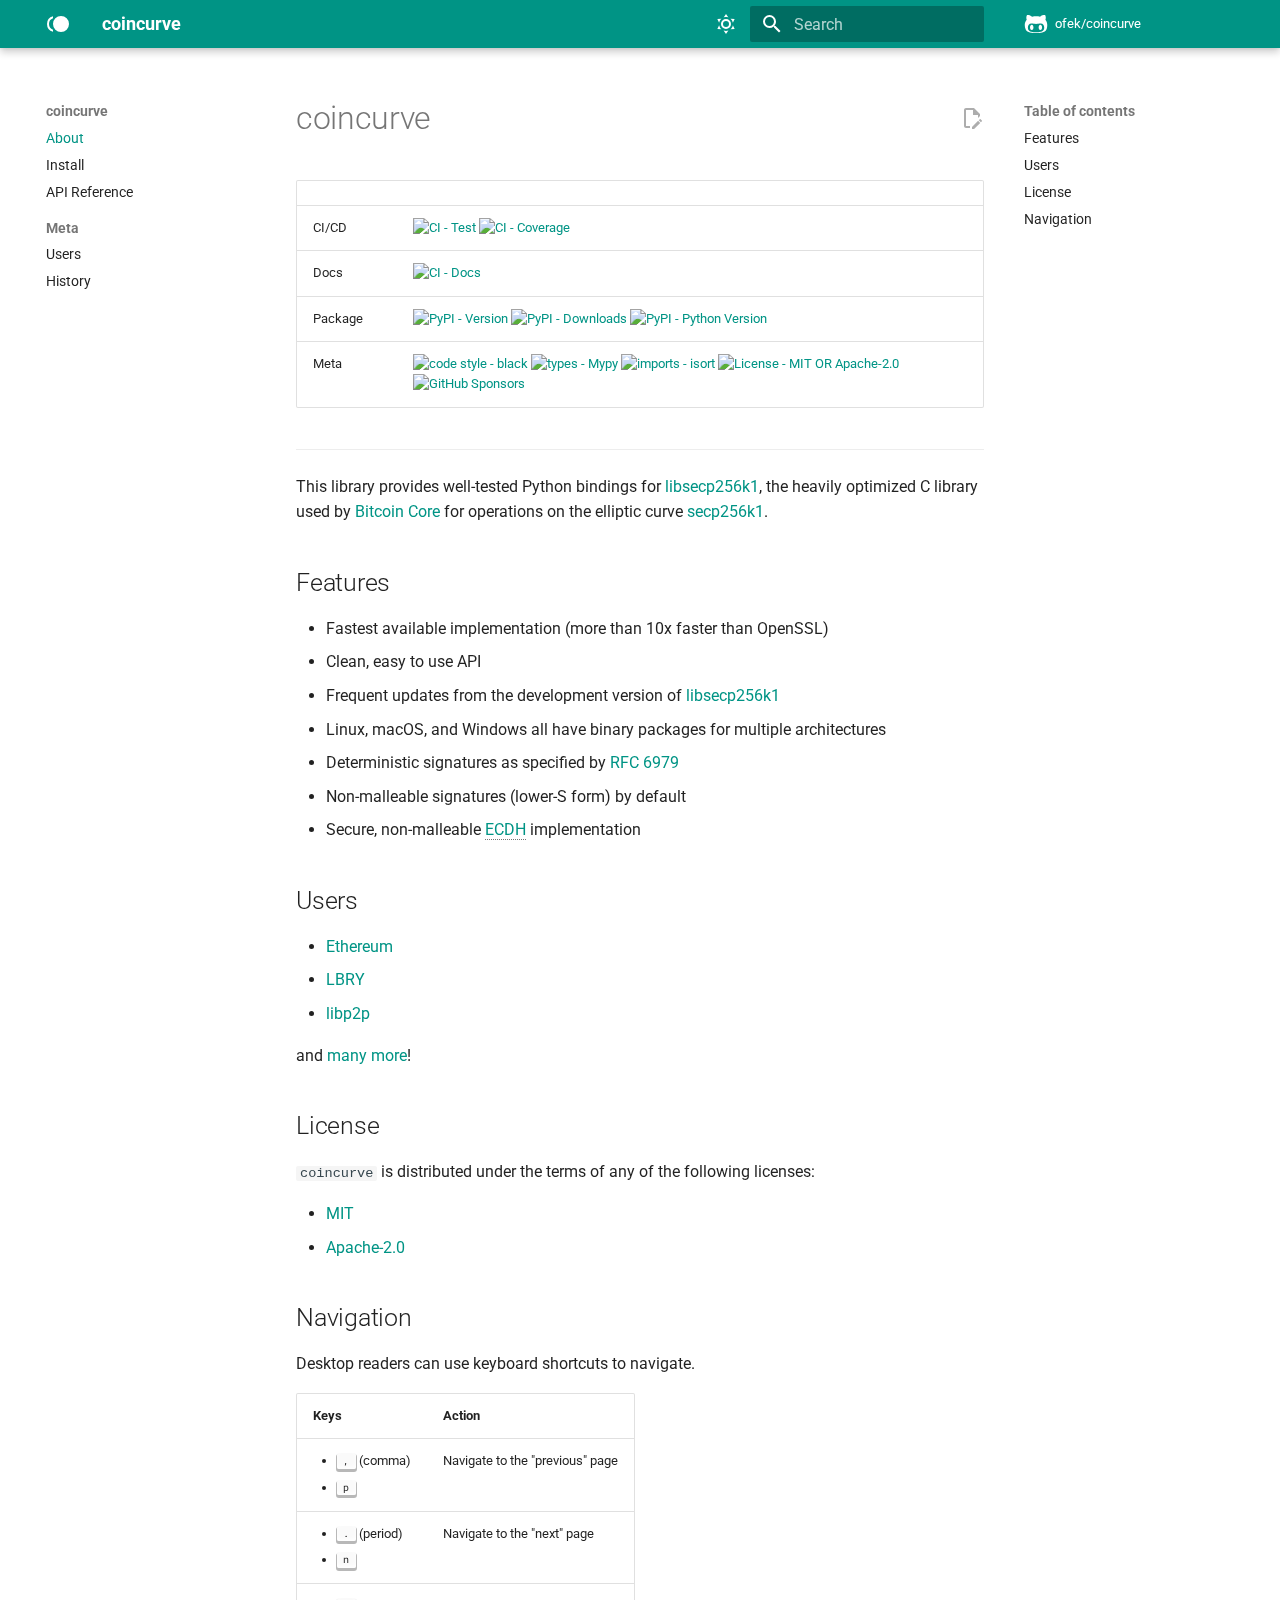
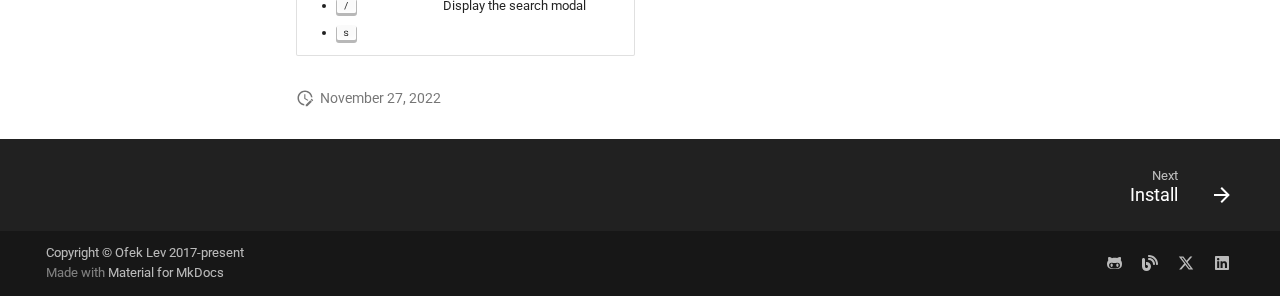
==== commit 1ebd8a4b: "Update docs (#180) 6bf37214e06b6a8cef41c0da9922a0b8070e9f72" ====
--- a/index.html
+++ b/index.html
@@ -1,4 +1,4 @@
-<!doctype html><html lang=en class=no-js> <head><meta charset=utf-8><meta name=viewport content="width=device-width,initial-scale=1"><meta name=description content="Cross-platform Python bindings for libsecp256k1"><meta name=author content="Ofek Lev"><link href=https://ofek.dev/coincurve/ rel=canonical><link href=install/ rel=next><link rel=icon href=assets/images/favicon.ico><meta name=generator content="mkdocs-1.6.1, mkdocs-material-9.5.50"><title>coincurve</title><link rel=stylesheet href=assets/stylesheets/main.a40c8224.min.css><link rel=stylesheet href=assets/stylesheets/palette.06af60db.min.css><link rel=preconnect href=https://fonts.gstatic.com crossorigin><link rel=stylesheet href="https://fonts.googleapis.com/css?family=Roboto:300,300i,400,400i,700,700i%7CRoboto+Mono:400,400i,700,700i&display=fallback"><style>:root{--md-text-font:"Roboto";--md-code-font:"Roboto Mono"}</style><link rel=stylesheet href=assets/_mkdocstrings.css><link rel=stylesheet href=assets/css/custom.css><link rel=stylesheet href=https://cdn.jsdelivr.net/gh/tonsky/FiraCode@5.2/distr/fira_code.css><script>__md_scope=new URL(".",location),__md_hash=e=>[...e].reduce(((e,_)=>(e<<5)-e+_.charCodeAt(0)),0),__md_get=(e,_=localStorage,t=__md_scope)=>JSON.parse(_.getItem(t.pathname+"."+e)),__md_set=(e,_,t=localStorage,a=__md_scope)=>{try{t.setItem(a.pathname+"."+e,JSON.stringify(_))}catch(e){}}</script><link href=assets/stylesheets/glightbox.min.css rel=stylesheet><style>
+<!doctype html><html lang=en class=no-js> <head><meta charset=utf-8><meta name=viewport content="width=device-width,initial-scale=1"><meta name=description content="Cross-platform Python bindings for libsecp256k1"><meta name=author content="Ofek Lev"><link href=https://ofek.dev/coincurve/ rel=canonical><link href=install/ rel=next><link rel=icon href=assets/images/favicon.ico><meta name=generator content="mkdocs-1.6.1, mkdocs-material-9.5.50"><title>coincurve</title><link rel=stylesheet href=assets/stylesheets/main.a40c8224.min.css><link rel=stylesheet href=assets/stylesheets/palette.06af60db.min.css><link rel=preconnect href=https://fonts.gstatic.com crossorigin><link rel=stylesheet href="https://fonts.googleapis.com/css?family=Roboto:300,300i,400,400i,700,700i%7CRoboto+Mono:400,400i,700,700i&display=fallback"><style>:root{--md-text-font:"Roboto";--md-code-font:"Roboto Mono"}</style><link rel=stylesheet href=assets/_mkdocstrings.css><link rel=stylesheet href=assets/css/custom.css><link rel=stylesheet href=https://cdn.jsdelivr.net/npm/firacode@6.2.0/distr/fira_code.css><script>__md_scope=new URL(".",location),__md_hash=e=>[...e].reduce(((e,_)=>(e<<5)-e+_.charCodeAt(0)),0),__md_get=(e,_=localStorage,t=__md_scope)=>JSON.parse(_.getItem(t.pathname+"."+e)),__md_set=(e,_,t=localStorage,a=__md_scope)=>{try{t.setItem(a.pathname+"."+e,JSON.stringify(_))}catch(e){}}</script><link href=assets/stylesheets/glightbox.min.css rel=stylesheet><style>
     html.glightbox-open { overflow: initial; height: 100%; }
     .gslide-title { margin-top: 0px; user-select: text; }
     .gslide-desc { color: #666; user-select: text; }
@@ -7,6 +7,6 @@
     .gdesc-inner { font-size: 0.75rem; }
     body[data-md-color-scheme="slate"] .gdesc-inner { background: var(--md-default-bg-color);}
     body[data-md-color-scheme="slate"] .gslide-title { color: var(--md-default-fg-color);}
-    body[data-md-color-scheme="slate"] .gslide-desc { color: var(--md-default-fg-color);}</style><script src=assets/javascripts/glightbox.min.js></script></head> <body dir=ltr data-md-color-scheme=slate data-md-color-primary=teal data-md-color-accent=teal> <input class=md-toggle data-md-toggle=drawer type=checkbox id=__drawer autocomplete=off> <input class=md-toggle data-md-toggle=search type=checkbox id=__search autocomplete=off> <label class=md-overlay for=__drawer></label> <div data-md-component=skip> <a href=#coincurve class=md-skip> Skip to content </a> </div> <div data-md-component=announce> </div> <header class="md-header md-header--shadow" data-md-component=header> <nav class="md-header__inner md-grid" aria-label=Header> <a href=. title=coincurve class="md-header__button md-logo" aria-label=coincurve data-md-component=logo> <svg xmlns=http://www.w3.org/2000/svg viewbox="0 0 24 24"><path d="M15 4a8 8 0 1 1-8 8 8 8 0 0 1 8-8M3 12a6 6 0 0 0 4 5.65v2.09A8 8 0 0 1 7 4.26v2.09A6 6 0 0 0 3 12"/></svg> </a> <label class="md-header__button md-icon" for=__drawer> <svg xmlns=http://www.w3.org/2000/svg viewbox="0 0 24 24"><path d="M3 6h18v2H3zm0 5h18v2H3zm0 5h18v2H3z"/></svg> </label> <div class=md-header__title data-md-component=header-title> <div class=md-header__ellipsis> <div class=md-header__topic> <span class=md-ellipsis> coincurve </span> </div> <div class=md-header__topic data-md-component=header-topic> <span class=md-ellipsis> About </span> </div> </div> </div> <form class=md-header__option data-md-component=palette> <input class=md-option data-md-color-media="(prefers-color-scheme: dark)" data-md-color-scheme=slate data-md-color-primary=teal data-md-color-accent=teal aria-label="Switch to light mode" type=radio name=__palette id=__palette_0> <label class="md-header__button md-icon" title="Switch to light mode" for=__palette_1 hidden> <svg xmlns=http://www.w3.org/2000/svg viewbox="0 0 24 24"><path d="m17.75 4.09-2.53 1.94.91 3.06-2.63-1.81-2.63 1.81.91-3.06-2.53-1.94L12.44 4l1.06-3 1.06 3zm3.5 6.91-1.64 1.25.59 1.98-1.7-1.17-1.7 1.17.59-1.98L15.75 11l2.06-.05L18.5 9l.69 1.95zm-2.28 4.95c.83-.08 1.72 1.1 1.19 1.85-.32.45-.66.87-1.08 1.27C15.17 23 8.84 23 4.94 19.07c-3.91-3.9-3.91-10.24 0-14.14.4-.4.82-.76 1.27-1.08.75-.53 1.93.36 1.85 1.19-.27 2.86.69 5.83 2.89 8.02a9.96 9.96 0 0 0 8.02 2.89m-1.64 2.02a12.08 12.08 0 0 1-7.8-3.47c-2.17-2.19-3.33-5-3.49-7.82-2.81 3.14-2.7 7.96.31 10.98 3.02 3.01 7.84 3.12 10.98.31"/></svg> </label> <input class=md-option data-md-color-media="(prefers-color-scheme: light)" data-md-color-scheme=default data-md-color-primary=teal data-md-color-accent=teal aria-label="Switch to dark mode" type=radio name=__palette id=__palette_1> <label class="md-header__button md-icon" title="Switch to dark mode" for=__palette_0 hidden> <svg xmlns=http://www.w3.org/2000/svg viewbox="0 0 24 24"><path d="M12 7a5 5 0 0 1 5 5 5 5 0 0 1-5 5 5 5 0 0 1-5-5 5 5 0 0 1 5-5m0 2a3 3 0 0 0-3 3 3 3 0 0 0 3 3 3 3 0 0 0 3-3 3 3 0 0 0-3-3m0-7 2.39 3.42C13.65 5.15 12.84 5 12 5s-1.65.15-2.39.42zM3.34 7l4.16-.35A7.2 7.2 0 0 0 5.94 8.5c-.44.74-.69 1.5-.83 2.29zm.02 10 1.76-3.77a7.131 7.131 0 0 0 2.38 4.14zM20.65 7l-1.77 3.79a7.02 7.02 0 0 0-2.38-4.15zm-.01 10-4.14.36c.59-.51 1.12-1.14 1.54-1.86.42-.73.69-1.5.83-2.29zM12 22l-2.41-3.44c.74.27 1.55.44 2.41.44.82 0 1.63-.17 2.37-.44z"/></svg> </label> </form> <script>var palette=__md_get("__palette");if(palette&&palette.color){if("(prefers-color-scheme)"===palette.color.media){var media=matchMedia("(prefers-color-scheme: light)"),input=document.querySelector(media.matches?"[data-md-color-media='(prefers-color-scheme: light)']":"[data-md-color-media='(prefers-color-scheme: dark)']");palette.color.media=input.getAttribute("data-md-color-media"),palette.color.scheme=input.getAttribute("data-md-color-scheme"),palette.color.primary=input.getAttribute("data-md-color-primary"),palette.color.accent=input.getAttribute("data-md-color-accent")}for(var[key,value]of Object.entries(palette.color))document.body.setAttribute("data-md-color-"+key,value)}</script> <label class="md-header__button md-icon" for=__search> <svg xmlns=http://www.w3.org/2000/svg viewbox="0 0 24 24"><path d="M9.5 3A6.5 6.5 0 0 1 16 9.5c0 1.61-.59 3.09-1.56 4.23l.27.27h.79l5 5-1.5 1.5-5-5v-.79l-.27-.27A6.52 6.52 0 0 1 9.5 16 6.5 6.5 0 0 1 3 9.5 6.5 6.5 0 0 1 9.5 3m0 2C7 5 5 7 5 9.5S7 14 9.5 14 14 12 14 9.5 12 5 9.5 5"/></svg> </label> <div class=md-search data-md-component=search role=dialog> <label class=md-search__overlay for=__search></label> <div class=md-search__inner role=search> <form class=md-search__form name=search> <input type=text class=md-search__input name=query aria-label=Search placeholder=Search autocapitalize=off autocorrect=off autocomplete=off spellcheck=false data-md-component=search-query required> <label class="md-search__icon md-icon" for=__search> <svg xmlns=http://www.w3.org/2000/svg viewbox="0 0 24 24"><path d="M9.5 3A6.5 6.5 0 0 1 16 9.5c0 1.61-.59 3.09-1.56 4.23l.27.27h.79l5 5-1.5 1.5-5-5v-.79l-.27-.27A6.52 6.52 0 0 1 9.5 16 6.5 6.5 0 0 1 3 9.5 6.5 6.5 0 0 1 9.5 3m0 2C7 5 5 7 5 9.5S7 14 9.5 14 14 12 14 9.5 12 5 9.5 5"/></svg> <svg xmlns=http://www.w3.org/2000/svg viewbox="0 0 24 24"><path d="M20 11v2H8l5.5 5.5-1.42 1.42L4.16 12l7.92-7.92L13.5 5.5 8 11z"/></svg> </label> <nav class=md-search__options aria-label=Search> <button type=reset class="md-search__icon md-icon" title=Clear aria-label=Clear tabindex=-1> <svg xmlns=http://www.w3.org/2000/svg viewbox="0 0 24 24"><path d="M19 6.41 17.59 5 12 10.59 6.41 5 5 6.41 10.59 12 5 17.59 6.41 19 12 13.41 17.59 19 19 17.59 13.41 12z"/></svg> </button> </nav> </form> <div class=md-search__output> <div class=md-search__scrollwrap tabindex=0 data-md-scrollfix> <div class=md-search-result data-md-component=search-result> <div class=md-search-result__meta> Initializing search </div> <ol class=md-search-result__list role=presentation></ol> </div> </div> </div> </div> </div> <div class=md-header__source> <a href=https://github.com/ofek/coincurve title="Go to repository" class=md-source data-md-component=source> <div class="md-source__icon md-icon"> <svg xmlns=http://www.w3.org/2000/svg viewbox="0 0 480 512"><!-- Font Awesome Free 6.7.2 by @fontawesome - https://fontawesome.com License - https://fontawesome.com/license/free (Icons: CC BY 4.0, Fonts: SIL OFL 1.1, Code: MIT License) Copyright 2024 Fonticons, Inc.--><path d="M186.1 328.7c0 20.9-10.9 55.1-36.7 55.1s-36.7-34.2-36.7-55.1 10.9-55.1 36.7-55.1 36.7 34.2 36.7 55.1M480 278.2c0 31.9-3.2 65.7-17.5 95-37.9 76.6-142.1 74.8-216.7 74.8-75.8 0-186.2 2.7-225.6-74.8-14.6-29-20.2-63.1-20.2-95 0-41.9 13.9-81.5 41.5-113.6-5.2-15.8-7.7-32.4-7.7-48.8 0-21.5 4.9-32.3 14.6-51.8 45.3 0 74.3 9 108.8 36 29-6.9 58.8-10 88.7-10 27 0 54.2 2.9 80.4 9.2 34-26.7 63-35.2 107.8-35.2 9.8 19.5 14.6 30.3 14.6 51.8 0 16.4-2.6 32.7-7.7 48.2 27.5 32.4 39 72.3 39 114.2m-64.3 50.5c0-43.9-26.7-82.6-73.5-82.6-18.9 0-37 3.4-56 6-14.9 2.3-29.8 3.2-45.1 3.2-15.2 0-30.1-.9-45.1-3.2-18.7-2.6-37-6-56-6-46.8 0-73.5 38.7-73.5 82.6 0 87.8 80.4 101.3 150.4 101.3h48.2c70.3 0 150.6-13.4 150.6-101.3m-82.6-55.1c-25.8 0-36.7 34.2-36.7 55.1s10.9 55.1 36.7 55.1 36.7-34.2 36.7-55.1-10.9-55.1-36.7-55.1"/></svg> </div> <div class=md-source__repository> ofek/coincurve </div> </a> </div> </nav> </header> <div class=md-container data-md-component=container> <main class=md-main data-md-component=main> <div class="md-main__inner md-grid"> <div class="md-sidebar md-sidebar--primary" data-md-component=sidebar data-md-type=navigation> <div class=md-sidebar__scrollwrap> <div class=md-sidebar__inner> <nav class="md-nav md-nav--primary" aria-label=Navigation data-md-level=0> <label class=md-nav__title for=__drawer> <a href=. title=coincurve class="md-nav__button md-logo" aria-label=coincurve data-md-component=logo> <svg xmlns=http://www.w3.org/2000/svg viewbox="0 0 24 24"><path d="M15 4a8 8 0 1 1-8 8 8 8 0 0 1 8-8M3 12a6 6 0 0 0 4 5.65v2.09A8 8 0 0 1 7 4.26v2.09A6 6 0 0 0 3 12"/></svg> </a> coincurve </label> <div class=md-nav__source> <a href=https://github.com/ofek/coincurve title="Go to repository" class=md-source data-md-component=source> <div class="md-source__icon md-icon"> <svg xmlns=http://www.w3.org/2000/svg viewbox="0 0 480 512"><!-- Font Awesome Free 6.7.2 by @fontawesome - https://fontawesome.com License - https://fontawesome.com/license/free (Icons: CC BY 4.0, Fonts: SIL OFL 1.1, Code: MIT License) Copyright 2024 Fonticons, Inc.--><path d="M186.1 328.7c0 20.9-10.9 55.1-36.7 55.1s-36.7-34.2-36.7-55.1 10.9-55.1 36.7-55.1 36.7 34.2 36.7 55.1M480 278.2c0 31.9-3.2 65.7-17.5 95-37.9 76.6-142.1 74.8-216.7 74.8-75.8 0-186.2 2.7-225.6-74.8-14.6-29-20.2-63.1-20.2-95 0-41.9 13.9-81.5 41.5-113.6-5.2-15.8-7.7-32.4-7.7-48.8 0-21.5 4.9-32.3 14.6-51.8 45.3 0 74.3 9 108.8 36 29-6.9 58.8-10 88.7-10 27 0 54.2 2.9 80.4 9.2 34-26.7 63-35.2 107.8-35.2 9.8 19.5 14.6 30.3 14.6 51.8 0 16.4-2.6 32.7-7.7 48.2 27.5 32.4 39 72.3 39 114.2m-64.3 50.5c0-43.9-26.7-82.6-73.5-82.6-18.9 0-37 3.4-56 6-14.9 2.3-29.8 3.2-45.1 3.2-15.2 0-30.1-.9-45.1-3.2-18.7-2.6-37-6-56-6-46.8 0-73.5 38.7-73.5 82.6 0 87.8 80.4 101.3 150.4 101.3h48.2c70.3 0 150.6-13.4 150.6-101.3m-82.6-55.1c-25.8 0-36.7 34.2-36.7 55.1s10.9 55.1 36.7 55.1 36.7-34.2 36.7-55.1-10.9-55.1-36.7-55.1"/></svg> </div> <div class=md-source__repository> ofek/coincurve </div> </a> </div> <ul class=md-nav__list data-md-scrollfix> <li class="md-nav__item md-nav__item--active"> <input class="md-nav__toggle md-toggle" type=checkbox id=__toc> <label class="md-nav__link md-nav__link--active" for=__toc> <span class=md-ellipsis> About </span> <span class="md-nav__icon md-icon"></span> </label> <a href=. class="md-nav__link md-nav__link--active"> <span class=md-ellipsis> About </span> </a> <nav class="md-nav md-nav--secondary" aria-label="Table of contents"> <label class=md-nav__title for=__toc> <span class="md-nav__icon md-icon"></span> Table of contents </label> <ul class=md-nav__list data-md-component=toc data-md-scrollfix> <li class=md-nav__item> <a href=#features class=md-nav__link> <span class=md-ellipsis> Features </span> </a> </li> <li class=md-nav__item> <a href=#users class=md-nav__link> <span class=md-ellipsis> Users </span> </a> </li> <li class=md-nav__item> <a href=#license class=md-nav__link> <span class=md-ellipsis> License </span> </a> </li> <li class=md-nav__item> <a href=#navigation class=md-nav__link> <span class=md-ellipsis> Navigation </span> </a> </li> </ul> </nav> </li> <li class=md-nav__item> <a href=install/ class=md-nav__link> <span class=md-ellipsis> Install </span> </a> </li> <li class=md-nav__item> <a href=api/ class=md-nav__link> <span class=md-ellipsis> API Reference </span> </a> </li> <li class=md-nav__item> <a href=users/ class=md-nav__link> <span class=md-ellipsis> Users </span> </a> </li> <li class=md-nav__item> <a href=history/ class=md-nav__link> <span class=md-ellipsis> History </span> </a> </li> </ul> </nav> </div> </div> </div> <div class="md-sidebar md-sidebar--secondary" data-md-component=sidebar data-md-type=toc> <div class=md-sidebar__scrollwrap> <div class=md-sidebar__inner> <nav class="md-nav md-nav--secondary" aria-label="Table of contents"> <label class=md-nav__title for=__toc> <span class="md-nav__icon md-icon"></span> Table of contents </label> <ul class=md-nav__list data-md-component=toc data-md-scrollfix> <li class=md-nav__item> <a href=#features class=md-nav__link> <span class=md-ellipsis> Features </span> </a> </li> <li class=md-nav__item> <a href=#users class=md-nav__link> <span class=md-ellipsis> Users </span> </a> </li> <li class=md-nav__item> <a href=#license class=md-nav__link> <span class=md-ellipsis> License </span> </a> </li> <li class=md-nav__item> <a href=#navigation class=md-nav__link> <span class=md-ellipsis> Navigation </span> </a> </li> </ul> </nav> </div> </div> </div> <div class=md-content data-md-component=content> <article class="md-content__inner md-typeset"> <a href=https://github.com/ofek/coincurve/blob/master/docs/index.md title="Edit this page" class="md-content__button md-icon"> <svg xmlns=http://www.w3.org/2000/svg viewbox="0 0 24 24"><path d="M10 20H6V4h7v5h5v3.1l2-2V8l-6-6H6c-1.1 0-2 .9-2 2v16c0 1.1.9 2 2 2h4zm10.2-7c.1 0 .3.1.4.2l1.3 1.3c.2.2.2.6 0 .8l-1 1-2.1-2.1 1-1c.1-.1.2-.2.4-.2m0 3.9L14.1 23H12v-2.1l6.1-6.1z"/></svg> </a> <h1 id=coincurve>coincurve<a class=headerlink href=#coincurve title="Permanent link">&para;</a></h1> <table> <thead> <tr> <th></th> <th></th> </tr> </thead> <tbody> <tr> <td>CI/CD</td> <td><a href=https://github.com/ofek/coincurve/actions/workflows/build.yml><img alt="CI - Test" src=https://github.com/ofek/coincurve/actions/workflows/build.yml/badge.svg></a> <a href=https://codecov.io/github/ofek/coincurve><img alt="CI - Coverage" src="https://img.shields.io/codecov/c/github/ofek/coincurve/master.svg?logo=codecov&logoColor=red"></a></td> </tr> <tr> <td>Docs</td> <td><a href=https://github.com/ofek/coincurve/actions/workflows/docs.yml><img alt="CI - Docs" src=https://github.com/ofek/coincurve/actions/workflows/docs.yml/badge.svg></a></td> </tr> <tr> <td>Package</td> <td><a href=https://pypi.org/project/coincurve/ ><img alt="PyPI - Version" src="https://img.shields.io/pypi/v/coincurve.svg?logo=pypi&label=PyPI&logoColor=gold"></a> <a href=https://pypi.org/project/coincurve/ ><img alt="PyPI - Downloads" src="https://img.shields.io/pypi/dm/coincurve.svg?color=blue&label=Downloads&logo=pypi&logoColor=gold"></a> <a href=https://pypi.org/project/coincurve/ ><img alt="PyPI - Python Version" src="https://img.shields.io/pypi/pyversions/coincurve.svg?logo=python&label=Python&logoColor=gold"></a></td> </tr> <tr> <td>Meta</td> <td><a href=https://github.com/psf/black><img alt="code style - black" src=https://img.shields.io/badge/code%20style-black-000000.svg></a> <a href=https://github.com/ambv/black><img alt="types - Mypy" src=https://img.shields.io/badge/types-Mypy-blue.svg></a> <a href=https://github.com/pycqa/isort><img alt="imports - isort" src=https://img.shields.io/badge/imports-isort-ef8336.svg></a> <a href=https://spdx.org/licenses/ ><img alt="License - MIT OR Apache-2.0" src=https://img.shields.io/badge/license-MIT%20OR%20Apache--2.0-9400d3.svg></a> <a href=https://github.com/sponsors/ofek><img alt="GitHub Sponsors" src="https://img.shields.io/github/sponsors/ofek?logo=GitHub%20Sponsors&style=social"></a></td> </tr> </tbody> </table> <hr> <p>This library provides well-tested Python bindings for <a href=https://github.com/bitcoin-core/secp256k1>libsecp256k1</a>, the heavily optimized C library used by <a href=https://github.com/bitcoin/bitcoin>Bitcoin Core</a> for operations on the elliptic curve <a href=https://en.bitcoin.it/wiki/Secp256k1>secp256k1</a>.</p> <h2 id=features>Features<a class=headerlink href=#features title="Permanent link">&para;</a></h2> <ul> <li>Fastest available implementation (more than 10x faster than OpenSSL)</li> <li>Clean, easy to use API</li> <li>Frequent updates from the development version of <a href=https://github.com/bitcoin-core/secp256k1>libsecp256k1</a></li> <li>Linux, macOS, and Windows all have binary packages for multiple architectures</li> <li>Deterministic signatures as specified by <a href=https://tools.ietf.org/html/rfc6979>RFC 6979</a></li> <li>Non-malleable signatures (lower-S form) by default</li> <li>Secure, non-malleable <a href=https://en.wikipedia.org/wiki/Elliptic-curve_Diffie%E2%80%93Hellman><abbr title="Elliptic-curve Diffie–Hellman">ECDH</abbr></a> implementation</li> </ul> <h2 id=users>Users<a class=headerlink href=#users title="Permanent link">&para;</a></h2> <ul> <li><a href=https://ethereum.org>Ethereum</a></li> <li><a href=https://lbry.com>LBRY</a></li> <li><a href=https://libp2p.io>libp2p</a></li> </ul> <p>and <a href=users/ >many more</a>!</p> <h2 id=license>License<a class=headerlink href=#license title="Permanent link">&para;</a></h2> <p><code>coincurve</code> is distributed under the terms of any of the following licenses:</p> <ul> <li><a href=https://spdx.org/licenses/MIT.html>MIT</a></li> <li><a href=https://spdx.org/licenses/Apache-2.0.html>Apache-2.0</a></li> </ul> <h2 id=navigation>Navigation<a class=headerlink href=#navigation title="Permanent link">&para;</a></h2> <p>Desktop readers can use keyboard shortcuts to navigate.</p> <table> <thead> <tr> <th>Keys</th> <th>Action</th> </tr> </thead> <tbody> <tr> <td><ul><li><kbd>,</kbd> (comma)</li><li><kbd>p</kbd></li></ul></td> <td>Navigate to the "previous" page</td> </tr> <tr> <td><ul><li><kbd>.</kbd> (period)</li><li><kbd>n</kbd></li></ul></td> <td>Navigate to the "next" page</td> </tr> <tr> <td><ul><li><kbd>/</kbd></li><li><kbd>s</kbd></li></ul></td> <td>Display the search modal</td> </tr> </tbody> </table> <aside class=md-source-file> <span class=md-source-file__fact> <span class=md-icon title="Last update"> <svg xmlns=http://www.w3.org/2000/svg viewbox="0 0 24 24"><path d="M21 13.1c-.1 0-.3.1-.4.2l-1 1 2.1 2.1 1-1c.2-.2.2-.6 0-.8l-1.3-1.3c-.1-.1-.2-.2-.4-.2m-1.9 1.8-6.1 6V23h2.1l6.1-6.1zM12.5 7v5.2l4 2.4-1 1L11 13V7zM11 21.9c-5.1-.5-9-4.8-9-9.9C2 6.5 6.5 2 12 2c5.3 0 9.6 4.1 10 9.3-.3-.1-.6-.2-1-.2s-.7.1-1 .2C19.6 7.2 16.2 4 12 4c-4.4 0-8 3.6-8 8 0 4.1 3.1 7.5 7.1 7.9l-.1.2z"/></svg> </span> <span class="git-revision-date-localized-plugin git-revision-date-localized-plugin-date">November 27, 2022</span> </span> </aside> </article> </div> <script>var tabs=__md_get("__tabs");if(Array.isArray(tabs))e:for(var set of document.querySelectorAll(".tabbed-set")){var labels=set.querySelector(".tabbed-labels");for(var tab of tabs)for(var label of labels.getElementsByTagName("label"))if(label.innerText.trim()===tab){var input=document.getElementById(label.htmlFor);input.checked=!0;continue e}}</script> <script>var target=document.getElementById(location.hash.slice(1));target&&target.name&&(target.checked=target.name.startsWith("__tabbed_"))</script> </div> </main> <footer class=md-footer> <nav class="md-footer__inner md-grid" aria-label=Footer> <a href=install/ class="md-footer__link md-footer__link--next" aria-label="Next: Install"> <div class=md-footer__title> <span class=md-footer__direction> Next </span> <div class=md-ellipsis> Install </div> </div> <div class="md-footer__button md-icon"> <svg xmlns=http://www.w3.org/2000/svg viewbox="0 0 24 24"><path d="M4 11v2h12l-5.5 5.5 1.42 1.42L19.84 12l-7.92-7.92L10.5 5.5 16 11z"/></svg> </div> </a> </nav> <div class="md-footer-meta md-typeset"> <div class="md-footer-meta__inner md-grid"> <div class=md-copyright> <div class=md-copyright__highlight> Copyright &copy; Ofek Lev 2017-present </div> Made with <a href=https://squidfunk.github.io/mkdocs-material/ target=_blank rel=noopener> Material for MkDocs </a> </div> <div class=md-social> <a href=https://github.com/ofek target=_blank rel=noopener title=github.com class=md-social__link> <svg xmlns=http://www.w3.org/2000/svg viewbox="0 0 480 512"><!-- Font Awesome Free 6.7.2 by @fontawesome - https://fontawesome.com License - https://fontawesome.com/license/free (Icons: CC BY 4.0, Fonts: SIL OFL 1.1, Code: MIT License) Copyright 2024 Fonticons, Inc.--><path d="M186.1 328.7c0 20.9-10.9 55.1-36.7 55.1s-36.7-34.2-36.7-55.1 10.9-55.1 36.7-55.1 36.7 34.2 36.7 55.1M480 278.2c0 31.9-3.2 65.7-17.5 95-37.9 76.6-142.1 74.8-216.7 74.8-75.8 0-186.2 2.7-225.6-74.8-14.6-29-20.2-63.1-20.2-95 0-41.9 13.9-81.5 41.5-113.6-5.2-15.8-7.7-32.4-7.7-48.8 0-21.5 4.9-32.3 14.6-51.8 45.3 0 74.3 9 108.8 36 29-6.9 58.8-10 88.7-10 27 0 54.2 2.9 80.4 9.2 34-26.7 63-35.2 107.8-35.2 9.8 19.5 14.6 30.3 14.6 51.8 0 16.4-2.6 32.7-7.7 48.2 27.5 32.4 39 72.3 39 114.2m-64.3 50.5c0-43.9-26.7-82.6-73.5-82.6-18.9 0-37 3.4-56 6-14.9 2.3-29.8 3.2-45.1 3.2-15.2 0-30.1-.9-45.1-3.2-18.7-2.6-37-6-56-6-46.8 0-73.5 38.7-73.5 82.6 0 87.8 80.4 101.3 150.4 101.3h48.2c70.3 0 150.6-13.4 150.6-101.3m-82.6-55.1c-25.8 0-36.7 34.2-36.7 55.1s10.9 55.1 36.7 55.1 36.7-34.2 36.7-55.1-10.9-55.1-36.7-55.1"/></svg> </a> <a href=https://ofek.dev/words/ target=_blank rel=noopener title=ofek.dev class=md-social__link> <svg xmlns=http://www.w3.org/2000/svg viewbox="0 0 512 512"><!-- Font Awesome Free 6.7.2 by @fontawesome - https://fontawesome.com License - https://fontawesome.com/license/free (Icons: CC BY 4.0, Fonts: SIL OFL 1.1, Code: MIT License) Copyright 2024 Fonticons, Inc.--><path d="M192 32c0 17.7 14.3 32 32 32 123.7 0 224 100.3 224 224 0 17.7 14.3 32 32 32s32-14.3 32-32C512 128.9 383.1 0 224 0c-17.7 0-32 14.3-32 32m0 96c0 17.7 14.3 32 32 32 70.7 0 128 57.3 128 128 0 17.7 14.3 32 32 32s32-14.3 32-32c0-106-86-192-192-192-17.7 0-32 14.3-32 32m-96 16c0-26.5-21.5-48-48-48S0 117.5 0 144v224c0 79.5 64.5 144 144 144s144-64.5 144-144-64.5-144-144-144h-16v96h16c26.5 0 48 21.5 48 48s-21.5 48-48 48-48-21.5-48-48z"/></svg> </a> <a href=https://twitter.com/Ofekmeister target=_blank rel=noopener title=twitter.com class=md-social__link> <svg xmlns=http://www.w3.org/2000/svg viewbox="0 0 512 512"><!-- Font Awesome Free 6.7.2 by @fontawesome - https://fontawesome.com License - https://fontawesome.com/license/free (Icons: CC BY 4.0, Fonts: SIL OFL 1.1, Code: MIT License) Copyright 2024 Fonticons, Inc.--><path d="M459.37 151.716c.325 4.548.325 9.097.325 13.645 0 138.72-105.583 298.558-298.558 298.558-59.452 0-114.68-17.219-161.137-47.106 8.447.974 16.568 1.299 25.34 1.299 49.055 0 94.213-16.568 130.274-44.832-46.132-.975-84.792-31.188-98.112-72.772 6.498.974 12.995 1.624 19.818 1.624 9.421 0 18.843-1.3 27.614-3.573-48.081-9.747-84.143-51.98-84.143-102.985v-1.299c13.969 7.797 30.214 12.67 47.431 13.319-28.264-18.843-46.781-51.005-46.781-87.391 0-19.492 5.197-37.36 14.294-52.954 51.655 63.675 129.3 105.258 216.365 109.807-1.624-7.797-2.599-15.918-2.599-24.04 0-57.828 46.782-104.934 104.934-104.934 30.213 0 57.502 12.67 76.67 33.137 23.715-4.548 46.456-13.32 66.599-25.34-7.798 24.366-24.366 44.833-46.132 57.827 21.117-2.273 41.584-8.122 60.426-16.243-14.292 20.791-32.161 39.308-52.628 54.253"/></svg> </a> <a href=https://www.linkedin.com/in/ofeklev/ target=_blank rel=noopener title=www.linkedin.com class=md-social__link> <svg xmlns=http://www.w3.org/2000/svg viewbox="0 0 448 512"><!-- Font Awesome Free 6.7.2 by @fontawesome - https://fontawesome.com License - https://fontawesome.com/license/free (Icons: CC BY 4.0, Fonts: SIL OFL 1.1, Code: MIT License) Copyright 2024 Fonticons, Inc.--><path d="M416 32H31.9C14.3 32 0 46.5 0 64.3v383.4C0 465.5 14.3 480 31.9 480H416c17.6 0 32-14.5 32-32.3V64.3c0-17.8-14.4-32.3-32-32.3M135.4 416H69V202.2h66.5V416zm-33.2-243c-21.3 0-38.5-17.3-38.5-38.5S80.9 96 102.2 96c21.2 0 38.5 17.3 38.5 38.5 0 21.3-17.2 38.5-38.5 38.5m282.1 243h-66.4V312c0-24.8-.5-56.7-34.5-56.7-34.6 0-39.9 27-39.9 54.9V416h-66.4V202.2h63.7v29.2h.9c8.9-16.8 30.6-34.5 62.9-34.5 67.2 0 79.7 44.3 79.7 101.9z"/></svg> </a> </div> </div> </div> </footer> </div> <div class=md-dialog data-md-component=dialog> <div class="md-dialog__inner md-typeset"></div> </div> <script id=__config type=application/json>{"base": ".", "features": ["content.action.edit", "content.code.copy", "content.tabs.link", "content.tooltips", "navigation.expand", "navigation.footer", "navigation.instant", "navigation.sections"], "search": "assets/javascripts/workers/search.f8cc74c7.min.js", "translations": {"clipboard.copied": "Copied to clipboard", "clipboard.copy": "Copy to clipboard", "search.result.more.one": "1 more on this page", "search.result.more.other": "# more on this page", "search.result.none": "No matching documents", "search.result.one": "1 matching document", "search.result.other": "# matching documents", "search.result.placeholder": "Type to start searching", "search.result.term.missing": "Missing", "select.version": "Select version"}}</script> <script src=assets/javascripts/bundle.60a45f97.min.js></script> <script id=init-glightbox>const lightbox = GLightbox({"touchNavigation": true, "loop": false, "zoomable": true, "draggable": true, "openEffect": "zoom", "closeEffect": "zoom", "slideEffect": "slide"});
+    body[data-md-color-scheme="slate"] .gslide-desc { color: var(--md-default-fg-color);}</style><script src=assets/javascripts/glightbox.min.js></script></head> <body dir=ltr data-md-color-scheme=slate data-md-color-primary=teal data-md-color-accent=teal> <input class=md-toggle data-md-toggle=drawer type=checkbox id=__drawer autocomplete=off> <input class=md-toggle data-md-toggle=search type=checkbox id=__search autocomplete=off> <label class=md-overlay for=__drawer></label> <div data-md-component=skip> <a href=#coincurve class=md-skip> Skip to content </a> </div> <div data-md-component=announce> </div> <header class="md-header md-header--shadow" data-md-component=header> <nav class="md-header__inner md-grid" aria-label=Header> <a href=. title=coincurve class="md-header__button md-logo" aria-label=coincurve data-md-component=logo> <svg xmlns=http://www.w3.org/2000/svg viewbox="0 0 24 24"><path d="M15 4a8 8 0 1 1-8 8 8 8 0 0 1 8-8M3 12a6 6 0 0 0 4 5.65v2.09A8 8 0 0 1 7 4.26v2.09A6 6 0 0 0 3 12"/></svg> </a> <label class="md-header__button md-icon" for=__drawer> <svg xmlns=http://www.w3.org/2000/svg viewbox="0 0 24 24"><path d="M3 6h18v2H3zm0 5h18v2H3zm0 5h18v2H3z"/></svg> </label> <div class=md-header__title data-md-component=header-title> <div class=md-header__ellipsis> <div class=md-header__topic> <span class=md-ellipsis> coincurve </span> </div> <div class=md-header__topic data-md-component=header-topic> <span class=md-ellipsis> About </span> </div> </div> </div> <form class=md-header__option data-md-component=palette> <input class=md-option data-md-color-media="(prefers-color-scheme: dark)" data-md-color-scheme=slate data-md-color-primary=teal data-md-color-accent=teal aria-label="Switch to light mode" type=radio name=__palette id=__palette_0> <label class="md-header__button md-icon" title="Switch to light mode" for=__palette_1 hidden> <svg xmlns=http://www.w3.org/2000/svg viewbox="0 0 24 24"><path d="m17.75 4.09-2.53 1.94.91 3.06-2.63-1.81-2.63 1.81.91-3.06-2.53-1.94L12.44 4l1.06-3 1.06 3zm3.5 6.91-1.64 1.25.59 1.98-1.7-1.17-1.7 1.17.59-1.98L15.75 11l2.06-.05L18.5 9l.69 1.95zm-2.28 4.95c.83-.08 1.72 1.1 1.19 1.85-.32.45-.66.87-1.08 1.27C15.17 23 8.84 23 4.94 19.07c-3.91-3.9-3.91-10.24 0-14.14.4-.4.82-.76 1.27-1.08.75-.53 1.93.36 1.85 1.19-.27 2.86.69 5.83 2.89 8.02a9.96 9.96 0 0 0 8.02 2.89m-1.64 2.02a12.08 12.08 0 0 1-7.8-3.47c-2.17-2.19-3.33-5-3.49-7.82-2.81 3.14-2.7 7.96.31 10.98 3.02 3.01 7.84 3.12 10.98.31"/></svg> </label> <input class=md-option data-md-color-media="(prefers-color-scheme: light)" data-md-color-scheme=default data-md-color-primary=teal data-md-color-accent=teal aria-label="Switch to dark mode" type=radio name=__palette id=__palette_1> <label class="md-header__button md-icon" title="Switch to dark mode" for=__palette_0 hidden> <svg xmlns=http://www.w3.org/2000/svg viewbox="0 0 24 24"><path d="M12 7a5 5 0 0 1 5 5 5 5 0 0 1-5 5 5 5 0 0 1-5-5 5 5 0 0 1 5-5m0 2a3 3 0 0 0-3 3 3 3 0 0 0 3 3 3 3 0 0 0 3-3 3 3 0 0 0-3-3m0-7 2.39 3.42C13.65 5.15 12.84 5 12 5s-1.65.15-2.39.42zM3.34 7l4.16-.35A7.2 7.2 0 0 0 5.94 8.5c-.44.74-.69 1.5-.83 2.29zm.02 10 1.76-3.77a7.131 7.131 0 0 0 2.38 4.14zM20.65 7l-1.77 3.79a7.02 7.02 0 0 0-2.38-4.15zm-.01 10-4.14.36c.59-.51 1.12-1.14 1.54-1.86.42-.73.69-1.5.83-2.29zM12 22l-2.41-3.44c.74.27 1.55.44 2.41.44.82 0 1.63-.17 2.37-.44z"/></svg> </label> </form> <script>var palette=__md_get("__palette");if(palette&&palette.color){if("(prefers-color-scheme)"===palette.color.media){var media=matchMedia("(prefers-color-scheme: light)"),input=document.querySelector(media.matches?"[data-md-color-media='(prefers-color-scheme: light)']":"[data-md-color-media='(prefers-color-scheme: dark)']");palette.color.media=input.getAttribute("data-md-color-media"),palette.color.scheme=input.getAttribute("data-md-color-scheme"),palette.color.primary=input.getAttribute("data-md-color-primary"),palette.color.accent=input.getAttribute("data-md-color-accent")}for(var[key,value]of Object.entries(palette.color))document.body.setAttribute("data-md-color-"+key,value)}</script> <label class="md-header__button md-icon" for=__search> <svg xmlns=http://www.w3.org/2000/svg viewbox="0 0 24 24"><path d="M9.5 3A6.5 6.5 0 0 1 16 9.5c0 1.61-.59 3.09-1.56 4.23l.27.27h.79l5 5-1.5 1.5-5-5v-.79l-.27-.27A6.52 6.52 0 0 1 9.5 16 6.5 6.5 0 0 1 3 9.5 6.5 6.5 0 0 1 9.5 3m0 2C7 5 5 7 5 9.5S7 14 9.5 14 14 12 14 9.5 12 5 9.5 5"/></svg> </label> <div class=md-search data-md-component=search role=dialog> <label class=md-search__overlay for=__search></label> <div class=md-search__inner role=search> <form class=md-search__form name=search> <input type=text class=md-search__input name=query aria-label=Search placeholder=Search autocapitalize=off autocorrect=off autocomplete=off spellcheck=false data-md-component=search-query required> <label class="md-search__icon md-icon" for=__search> <svg xmlns=http://www.w3.org/2000/svg viewbox="0 0 24 24"><path d="M9.5 3A6.5 6.5 0 0 1 16 9.5c0 1.61-.59 3.09-1.56 4.23l.27.27h.79l5 5-1.5 1.5-5-5v-.79l-.27-.27A6.52 6.52 0 0 1 9.5 16 6.5 6.5 0 0 1 3 9.5 6.5 6.5 0 0 1 9.5 3m0 2C7 5 5 7 5 9.5S7 14 9.5 14 14 12 14 9.5 12 5 9.5 5"/></svg> <svg xmlns=http://www.w3.org/2000/svg viewbox="0 0 24 24"><path d="M20 11v2H8l5.5 5.5-1.42 1.42L4.16 12l7.92-7.92L13.5 5.5 8 11z"/></svg> </label> <nav class=md-search__options aria-label=Search> <button type=reset class="md-search__icon md-icon" title=Clear aria-label=Clear tabindex=-1> <svg xmlns=http://www.w3.org/2000/svg viewbox="0 0 24 24"><path d="M19 6.41 17.59 5 12 10.59 6.41 5 5 6.41 10.59 12 5 17.59 6.41 19 12 13.41 17.59 19 19 17.59 13.41 12z"/></svg> </button> </nav> </form> <div class=md-search__output> <div class=md-search__scrollwrap tabindex=0 data-md-scrollfix> <div class=md-search-result data-md-component=search-result> <div class=md-search-result__meta> Initializing search </div> <ol class=md-search-result__list role=presentation></ol> </div> </div> </div> </div> </div> <div class=md-header__source> <a href=https://github.com/ofek/coincurve title="Go to repository" class=md-source data-md-component=source> <div class="md-source__icon md-icon"> <svg xmlns=http://www.w3.org/2000/svg viewbox="0 0 480 512"><!-- Font Awesome Free 6.7.2 by @fontawesome - https://fontawesome.com License - https://fontawesome.com/license/free (Icons: CC BY 4.0, Fonts: SIL OFL 1.1, Code: MIT License) Copyright 2024 Fonticons, Inc.--><path d="M186.1 328.7c0 20.9-10.9 55.1-36.7 55.1s-36.7-34.2-36.7-55.1 10.9-55.1 36.7-55.1 36.7 34.2 36.7 55.1M480 278.2c0 31.9-3.2 65.7-17.5 95-37.9 76.6-142.1 74.8-216.7 74.8-75.8 0-186.2 2.7-225.6-74.8-14.6-29-20.2-63.1-20.2-95 0-41.9 13.9-81.5 41.5-113.6-5.2-15.8-7.7-32.4-7.7-48.8 0-21.5 4.9-32.3 14.6-51.8 45.3 0 74.3 9 108.8 36 29-6.9 58.8-10 88.7-10 27 0 54.2 2.9 80.4 9.2 34-26.7 63-35.2 107.8-35.2 9.8 19.5 14.6 30.3 14.6 51.8 0 16.4-2.6 32.7-7.7 48.2 27.5 32.4 39 72.3 39 114.2m-64.3 50.5c0-43.9-26.7-82.6-73.5-82.6-18.9 0-37 3.4-56 6-14.9 2.3-29.8 3.2-45.1 3.2-15.2 0-30.1-.9-45.1-3.2-18.7-2.6-37-6-56-6-46.8 0-73.5 38.7-73.5 82.6 0 87.8 80.4 101.3 150.4 101.3h48.2c70.3 0 150.6-13.4 150.6-101.3m-82.6-55.1c-25.8 0-36.7 34.2-36.7 55.1s10.9 55.1 36.7 55.1 36.7-34.2 36.7-55.1-10.9-55.1-36.7-55.1"/></svg> </div> <div class=md-source__repository> ofek/coincurve </div> </a> </div> </nav> </header> <div class=md-container data-md-component=container> <main class=md-main data-md-component=main> <div class="md-main__inner md-grid"> <div class="md-sidebar md-sidebar--primary" data-md-component=sidebar data-md-type=navigation> <div class=md-sidebar__scrollwrap> <div class=md-sidebar__inner> <nav class="md-nav md-nav--primary" aria-label=Navigation data-md-level=0> <label class=md-nav__title for=__drawer> <a href=. title=coincurve class="md-nav__button md-logo" aria-label=coincurve data-md-component=logo> <svg xmlns=http://www.w3.org/2000/svg viewbox="0 0 24 24"><path d="M15 4a8 8 0 1 1-8 8 8 8 0 0 1 8-8M3 12a6 6 0 0 0 4 5.65v2.09A8 8 0 0 1 7 4.26v2.09A6 6 0 0 0 3 12"/></svg> </a> coincurve </label> <div class=md-nav__source> <a href=https://github.com/ofek/coincurve title="Go to repository" class=md-source data-md-component=source> <div class="md-source__icon md-icon"> <svg xmlns=http://www.w3.org/2000/svg viewbox="0 0 480 512"><!-- Font Awesome Free 6.7.2 by @fontawesome - https://fontawesome.com License - https://fontawesome.com/license/free (Icons: CC BY 4.0, Fonts: SIL OFL 1.1, Code: MIT License) Copyright 2024 Fonticons, Inc.--><path d="M186.1 328.7c0 20.9-10.9 55.1-36.7 55.1s-36.7-34.2-36.7-55.1 10.9-55.1 36.7-55.1 36.7 34.2 36.7 55.1M480 278.2c0 31.9-3.2 65.7-17.5 95-37.9 76.6-142.1 74.8-216.7 74.8-75.8 0-186.2 2.7-225.6-74.8-14.6-29-20.2-63.1-20.2-95 0-41.9 13.9-81.5 41.5-113.6-5.2-15.8-7.7-32.4-7.7-48.8 0-21.5 4.9-32.3 14.6-51.8 45.3 0 74.3 9 108.8 36 29-6.9 58.8-10 88.7-10 27 0 54.2 2.9 80.4 9.2 34-26.7 63-35.2 107.8-35.2 9.8 19.5 14.6 30.3 14.6 51.8 0 16.4-2.6 32.7-7.7 48.2 27.5 32.4 39 72.3 39 114.2m-64.3 50.5c0-43.9-26.7-82.6-73.5-82.6-18.9 0-37 3.4-56 6-14.9 2.3-29.8 3.2-45.1 3.2-15.2 0-30.1-.9-45.1-3.2-18.7-2.6-37-6-56-6-46.8 0-73.5 38.7-73.5 82.6 0 87.8 80.4 101.3 150.4 101.3h48.2c70.3 0 150.6-13.4 150.6-101.3m-82.6-55.1c-25.8 0-36.7 34.2-36.7 55.1s10.9 55.1 36.7 55.1 36.7-34.2 36.7-55.1-10.9-55.1-36.7-55.1"/></svg> </div> <div class=md-source__repository> ofek/coincurve </div> </a> </div> <ul class=md-nav__list data-md-scrollfix> <li class="md-nav__item md-nav__item--active"> <input class="md-nav__toggle md-toggle" type=checkbox id=__toc> <label class="md-nav__link md-nav__link--active" for=__toc> <span class=md-ellipsis> About </span> <span class="md-nav__icon md-icon"></span> </label> <a href=. class="md-nav__link md-nav__link--active"> <span class=md-ellipsis> About </span> </a> <nav class="md-nav md-nav--secondary" aria-label="Table of contents"> <label class=md-nav__title for=__toc> <span class="md-nav__icon md-icon"></span> Table of contents </label> <ul class=md-nav__list data-md-component=toc data-md-scrollfix> <li class=md-nav__item> <a href=#features class=md-nav__link> <span class=md-ellipsis> Features </span> </a> </li> <li class=md-nav__item> <a href=#users class=md-nav__link> <span class=md-ellipsis> Users </span> </a> </li> <li class=md-nav__item> <a href=#license class=md-nav__link> <span class=md-ellipsis> License </span> </a> </li> <li class=md-nav__item> <a href=#navigation class=md-nav__link> <span class=md-ellipsis> Navigation </span> </a> </li> </ul> </nav> </li> <li class=md-nav__item> <a href=install/ class=md-nav__link> <span class=md-ellipsis> Install </span> </a> </li> <li class=md-nav__item> <a href=api/ class=md-nav__link> <span class=md-ellipsis> API Reference </span> </a> </li> <li class="md-nav__item md-nav__item--section md-nav__item--nested"> <input class="md-nav__toggle md-toggle md-toggle--indeterminate" type=checkbox id=__nav_4> <label class=md-nav__link for=__nav_4 id=__nav_4_label tabindex> <span class=md-ellipsis> Meta </span> <span class="md-nav__icon md-icon"></span> </label> <nav class=md-nav data-md-level=1 aria-labelledby=__nav_4_label aria-expanded=false> <label class=md-nav__title for=__nav_4> <span class="md-nav__icon md-icon"></span> Meta </label> <ul class=md-nav__list data-md-scrollfix> <li class=md-nav__item> <a href=users/ class=md-nav__link> <span class=md-ellipsis> Users </span> </a> </li> <li class=md-nav__item> <a href=history/ class=md-nav__link> <span class=md-ellipsis> History </span> </a> </li> </ul> </nav> </li> </ul> </nav> </div> </div> </div> <div class="md-sidebar md-sidebar--secondary" data-md-component=sidebar data-md-type=toc> <div class=md-sidebar__scrollwrap> <div class=md-sidebar__inner> <nav class="md-nav md-nav--secondary" aria-label="Table of contents"> <label class=md-nav__title for=__toc> <span class="md-nav__icon md-icon"></span> Table of contents </label> <ul class=md-nav__list data-md-component=toc data-md-scrollfix> <li class=md-nav__item> <a href=#features class=md-nav__link> <span class=md-ellipsis> Features </span> </a> </li> <li class=md-nav__item> <a href=#users class=md-nav__link> <span class=md-ellipsis> Users </span> </a> </li> <li class=md-nav__item> <a href=#license class=md-nav__link> <span class=md-ellipsis> License </span> </a> </li> <li class=md-nav__item> <a href=#navigation class=md-nav__link> <span class=md-ellipsis> Navigation </span> </a> </li> </ul> </nav> </div> </div> </div> <div class=md-content data-md-component=content> <article class="md-content__inner md-typeset"> <a href=https://github.com/ofek/coincurve/blob/master/docs/index.md title="Edit this page" class="md-content__button md-icon"> <svg xmlns=http://www.w3.org/2000/svg viewbox="0 0 24 24"><path d="M10 20H6V4h7v5h5v3.1l2-2V8l-6-6H6c-1.1 0-2 .9-2 2v16c0 1.1.9 2 2 2h4zm10.2-7c.1 0 .3.1.4.2l1.3 1.3c.2.2.2.6 0 .8l-1 1-2.1-2.1 1-1c.1-.1.2-.2.4-.2m0 3.9L14.1 23H12v-2.1l6.1-6.1z"/></svg> </a> <h1 id=coincurve>coincurve<a class=headerlink href=#coincurve title="Permanent link">&para;</a></h1> <table> <thead> <tr> <th></th> <th></th> </tr> </thead> <tbody> <tr> <td>CI/CD</td> <td><a href=https://github.com/ofek/coincurve/actions/workflows/build.yml><img alt="CI - Test" src=https://github.com/ofek/coincurve/actions/workflows/build.yml/badge.svg></a> <a href=https://codecov.io/github/ofek/coincurve><img alt="CI - Coverage" src="https://img.shields.io/codecov/c/github/ofek/coincurve/master.svg?logo=codecov&logoColor=red"></a></td> </tr> <tr> <td>Docs</td> <td><a href=https://github.com/ofek/coincurve/actions/workflows/docs.yml><img alt="CI - Docs" src=https://github.com/ofek/coincurve/actions/workflows/docs.yml/badge.svg></a></td> </tr> <tr> <td>Package</td> <td><a href=https://pypi.org/project/coincurve/ ><img alt="PyPI - Version" src="https://img.shields.io/pypi/v/coincurve.svg?logo=pypi&label=PyPI&logoColor=gold"></a> <a href=https://pypi.org/project/coincurve/ ><img alt="PyPI - Downloads" src="https://img.shields.io/pypi/dm/coincurve.svg?color=blue&label=Downloads&logo=pypi&logoColor=gold"></a> <a href=https://pypi.org/project/coincurve/ ><img alt="PyPI - Python Version" src="https://img.shields.io/pypi/pyversions/coincurve.svg?logo=python&label=Python&logoColor=gold"></a></td> </tr> <tr> <td>Meta</td> <td><a href=https://github.com/psf/black><img alt="code style - black" src=https://img.shields.io/badge/code%20style-black-000000.svg></a> <a href=https://github.com/ambv/black><img alt="types - Mypy" src=https://img.shields.io/badge/types-Mypy-blue.svg></a> <a href=https://github.com/pycqa/isort><img alt="imports - isort" src=https://img.shields.io/badge/imports-isort-ef8336.svg></a> <a href=https://spdx.org/licenses/ ><img alt="License - MIT OR Apache-2.0" src=https://img.shields.io/badge/license-MIT%20OR%20Apache--2.0-9400d3.svg></a> <a href=https://github.com/sponsors/ofek><img alt="GitHub Sponsors" src="https://img.shields.io/github/sponsors/ofek?logo=GitHub%20Sponsors&style=social"></a></td> </tr> </tbody> </table> <hr> <p>This library provides well-tested Python bindings for <a href=https://github.com/bitcoin-core/secp256k1>libsecp256k1</a>, the heavily optimized C library used by <a href=https://github.com/bitcoin/bitcoin>Bitcoin Core</a> for operations on the elliptic curve <a href=https://en.bitcoin.it/wiki/Secp256k1>secp256k1</a>.</p> <h2 id=features>Features<a class=headerlink href=#features title="Permanent link">&para;</a></h2> <ul> <li>Fastest available implementation (more than 10x faster than OpenSSL)</li> <li>Clean, easy to use API</li> <li>Frequent updates from the development version of <a href=https://github.com/bitcoin-core/secp256k1>libsecp256k1</a></li> <li>Linux, macOS, and Windows all have binary packages for multiple architectures</li> <li>Deterministic signatures as specified by <a href=https://tools.ietf.org/html/rfc6979>RFC 6979</a></li> <li>Non-malleable signatures (lower-S form) by default</li> <li>Secure, non-malleable <a href=https://en.wikipedia.org/wiki/Elliptic-curve_Diffie%E2%80%93Hellman><abbr title="Elliptic-curve Diffie–Hellman">ECDH</abbr></a> implementation</li> </ul> <h2 id=users>Users<a class=headerlink href=#users title="Permanent link">&para;</a></h2> <ul> <li><a href=https://ethereum.org>Ethereum</a></li> <li><a href=https://lbry.com>LBRY</a></li> <li><a href=https://libp2p.io>libp2p</a></li> </ul> <p>and <a href=users/ >many more</a>!</p> <h2 id=license>License<a class=headerlink href=#license title="Permanent link">&para;</a></h2> <p><code>coincurve</code> is distributed under the terms of any of the following licenses:</p> <ul> <li><a href=https://spdx.org/licenses/MIT.html>MIT</a></li> <li><a href=https://spdx.org/licenses/Apache-2.0.html>Apache-2.0</a></li> </ul> <h2 id=navigation>Navigation<a class=headerlink href=#navigation title="Permanent link">&para;</a></h2> <p>Desktop readers can use keyboard shortcuts to navigate.</p> <table> <thead> <tr> <th>Keys</th> <th>Action</th> </tr> </thead> <tbody> <tr> <td><ul><li><kbd>,</kbd> (comma)</li><li><kbd>p</kbd></li></ul></td> <td>Navigate to the "previous" page</td> </tr> <tr> <td><ul><li><kbd>.</kbd> (period)</li><li><kbd>n</kbd></li></ul></td> <td>Navigate to the "next" page</td> </tr> <tr> <td><ul><li><kbd>/</kbd></li><li><kbd>s</kbd></li></ul></td> <td>Display the search modal</td> </tr> </tbody> </table> <aside class=md-source-file> <span class=md-source-file__fact> <span class=md-icon title="Last update"> <svg xmlns=http://www.w3.org/2000/svg viewbox="0 0 24 24"><path d="M21 13.1c-.1 0-.3.1-.4.2l-1 1 2.1 2.1 1-1c.2-.2.2-.6 0-.8l-1.3-1.3c-.1-.1-.2-.2-.4-.2m-1.9 1.8-6.1 6V23h2.1l6.1-6.1zM12.5 7v5.2l4 2.4-1 1L11 13V7zM11 21.9c-5.1-.5-9-4.8-9-9.9C2 6.5 6.5 2 12 2c5.3 0 9.6 4.1 10 9.3-.3-.1-.6-.2-1-.2s-.7.1-1 .2C19.6 7.2 16.2 4 12 4c-4.4 0-8 3.6-8 8 0 4.1 3.1 7.5 7.1 7.9l-.1.2z"/></svg> </span> <span class="git-revision-date-localized-plugin git-revision-date-localized-plugin-date">November 27, 2022</span> </span> </aside> </article> </div> <script>var tabs=__md_get("__tabs");if(Array.isArray(tabs))e:for(var set of document.querySelectorAll(".tabbed-set")){var labels=set.querySelector(".tabbed-labels");for(var tab of tabs)for(var label of labels.getElementsByTagName("label"))if(label.innerText.trim()===tab){var input=document.getElementById(label.htmlFor);input.checked=!0;continue e}}</script> <script>var target=document.getElementById(location.hash.slice(1));target&&target.name&&(target.checked=target.name.startsWith("__tabbed_"))</script> </div> </main> <footer class=md-footer> <nav class="md-footer__inner md-grid" aria-label=Footer> <a href=install/ class="md-footer__link md-footer__link--next" aria-label="Next: Install"> <div class=md-footer__title> <span class=md-footer__direction> Next </span> <div class=md-ellipsis> Install </div> </div> <div class="md-footer__button md-icon"> <svg xmlns=http://www.w3.org/2000/svg viewbox="0 0 24 24"><path d="M4 11v2h12l-5.5 5.5 1.42 1.42L19.84 12l-7.92-7.92L10.5 5.5 16 11z"/></svg> </div> </a> </nav> <div class="md-footer-meta md-typeset"> <div class="md-footer-meta__inner md-grid"> <div class=md-copyright> <div class=md-copyright__highlight> Copyright &copy; Ofek Lev 2017-present </div> Made with <a href=https://squidfunk.github.io/mkdocs-material/ target=_blank rel=noopener> Material for MkDocs </a> </div> <div class=md-social> <a href=https://github.com/ofek target=_blank rel=noopener title=github.com class=md-social__link> <svg xmlns=http://www.w3.org/2000/svg viewbox="0 0 480 512"><!-- Font Awesome Free 6.7.2 by @fontawesome - https://fontawesome.com License - https://fontawesome.com/license/free (Icons: CC BY 4.0, Fonts: SIL OFL 1.1, Code: MIT License) Copyright 2024 Fonticons, Inc.--><path d="M186.1 328.7c0 20.9-10.9 55.1-36.7 55.1s-36.7-34.2-36.7-55.1 10.9-55.1 36.7-55.1 36.7 34.2 36.7 55.1M480 278.2c0 31.9-3.2 65.7-17.5 95-37.9 76.6-142.1 74.8-216.7 74.8-75.8 0-186.2 2.7-225.6-74.8-14.6-29-20.2-63.1-20.2-95 0-41.9 13.9-81.5 41.5-113.6-5.2-15.8-7.7-32.4-7.7-48.8 0-21.5 4.9-32.3 14.6-51.8 45.3 0 74.3 9 108.8 36 29-6.9 58.8-10 88.7-10 27 0 54.2 2.9 80.4 9.2 34-26.7 63-35.2 107.8-35.2 9.8 19.5 14.6 30.3 14.6 51.8 0 16.4-2.6 32.7-7.7 48.2 27.5 32.4 39 72.3 39 114.2m-64.3 50.5c0-43.9-26.7-82.6-73.5-82.6-18.9 0-37 3.4-56 6-14.9 2.3-29.8 3.2-45.1 3.2-15.2 0-30.1-.9-45.1-3.2-18.7-2.6-37-6-56-6-46.8 0-73.5 38.7-73.5 82.6 0 87.8 80.4 101.3 150.4 101.3h48.2c70.3 0 150.6-13.4 150.6-101.3m-82.6-55.1c-25.8 0-36.7 34.2-36.7 55.1s10.9 55.1 36.7 55.1 36.7-34.2 36.7-55.1-10.9-55.1-36.7-55.1"/></svg> </a> <a href=https://ofek.dev/words/ target=_blank rel=noopener title=ofek.dev class=md-social__link> <svg xmlns=http://www.w3.org/2000/svg viewbox="0 0 512 512"><!-- Font Awesome Free 6.7.2 by @fontawesome - https://fontawesome.com License - https://fontawesome.com/license/free (Icons: CC BY 4.0, Fonts: SIL OFL 1.1, Code: MIT License) Copyright 2024 Fonticons, Inc.--><path d="M192 32c0 17.7 14.3 32 32 32 123.7 0 224 100.3 224 224 0 17.7 14.3 32 32 32s32-14.3 32-32C512 128.9 383.1 0 224 0c-17.7 0-32 14.3-32 32m0 96c0 17.7 14.3 32 32 32 70.7 0 128 57.3 128 128 0 17.7 14.3 32 32 32s32-14.3 32-32c0-106-86-192-192-192-17.7 0-32 14.3-32 32m-96 16c0-26.5-21.5-48-48-48S0 117.5 0 144v224c0 79.5 64.5 144 144 144s144-64.5 144-144-64.5-144-144-144h-16v96h16c26.5 0 48 21.5 48 48s-21.5 48-48 48-48-21.5-48-48z"/></svg> </a> <a href=https://x.com/Ofekmeister target=_blank rel=noopener title=x.com class=md-social__link> <svg xmlns=http://www.w3.org/2000/svg viewbox="0 0 512 512"><!-- Font Awesome Free 6.7.2 by @fontawesome - https://fontawesome.com License - https://fontawesome.com/license/free (Icons: CC BY 4.0, Fonts: SIL OFL 1.1, Code: MIT License) Copyright 2024 Fonticons, Inc.--><path d="M389.2 48h70.6L305.6 224.2 487 464H345L233.7 318.6 106.5 464H35.8l164.9-188.5L26.8 48h145.6l100.5 132.9zm-24.8 373.8h39.1L151.1 88h-42z"/></svg> </a> <a href=https://www.linkedin.com/in/ofeklev/ target=_blank rel=noopener title=www.linkedin.com class=md-social__link> <svg xmlns=http://www.w3.org/2000/svg viewbox="0 0 448 512"><!-- Font Awesome Free 6.7.2 by @fontawesome - https://fontawesome.com License - https://fontawesome.com/license/free (Icons: CC BY 4.0, Fonts: SIL OFL 1.1, Code: MIT License) Copyright 2024 Fonticons, Inc.--><path d="M416 32H31.9C14.3 32 0 46.5 0 64.3v383.4C0 465.5 14.3 480 31.9 480H416c17.6 0 32-14.5 32-32.3V64.3c0-17.8-14.4-32.3-32-32.3M135.4 416H69V202.2h66.5V416zm-33.2-243c-21.3 0-38.5-17.3-38.5-38.5S80.9 96 102.2 96c21.2 0 38.5 17.3 38.5 38.5 0 21.3-17.2 38.5-38.5 38.5m282.1 243h-66.4V312c0-24.8-.5-56.7-34.5-56.7-34.6 0-39.9 27-39.9 54.9V416h-66.4V202.2h63.7v29.2h.9c8.9-16.8 30.6-34.5 62.9-34.5 67.2 0 79.7 44.3 79.7 101.9z"/></svg> </a> </div> </div> </div> </footer> </div> <div class=md-dialog data-md-component=dialog> <div class="md-dialog__inner md-typeset"></div> </div> <script id=__config type=application/json>{"base": ".", "features": ["content.action.edit", "content.code.copy", "content.tabs.link", "content.tooltips", "navigation.expand", "navigation.footer", "navigation.instant", "navigation.sections"], "search": "assets/javascripts/workers/search.f8cc74c7.min.js", "translations": {"clipboard.copied": "Copied to clipboard", "clipboard.copy": "Copy to clipboard", "search.result.more.one": "1 more on this page", "search.result.more.other": "# more on this page", "search.result.none": "No matching documents", "search.result.one": "1 matching document", "search.result.other": "# matching documents", "search.result.placeholder": "Type to start searching", "search.result.term.missing": "Missing", "select.version": "Select version"}}</script> <script src=assets/javascripts/bundle.60a45f97.min.js></script> <script id=init-glightbox>const lightbox = GLightbox({"touchNavigation": true, "loop": false, "zoomable": true, "draggable": true, "openEffect": "zoom", "closeEffect": "zoom", "slideEffect": "slide"});
 document$.subscribe(() => { lightbox.reload() });
 </script></body> </html>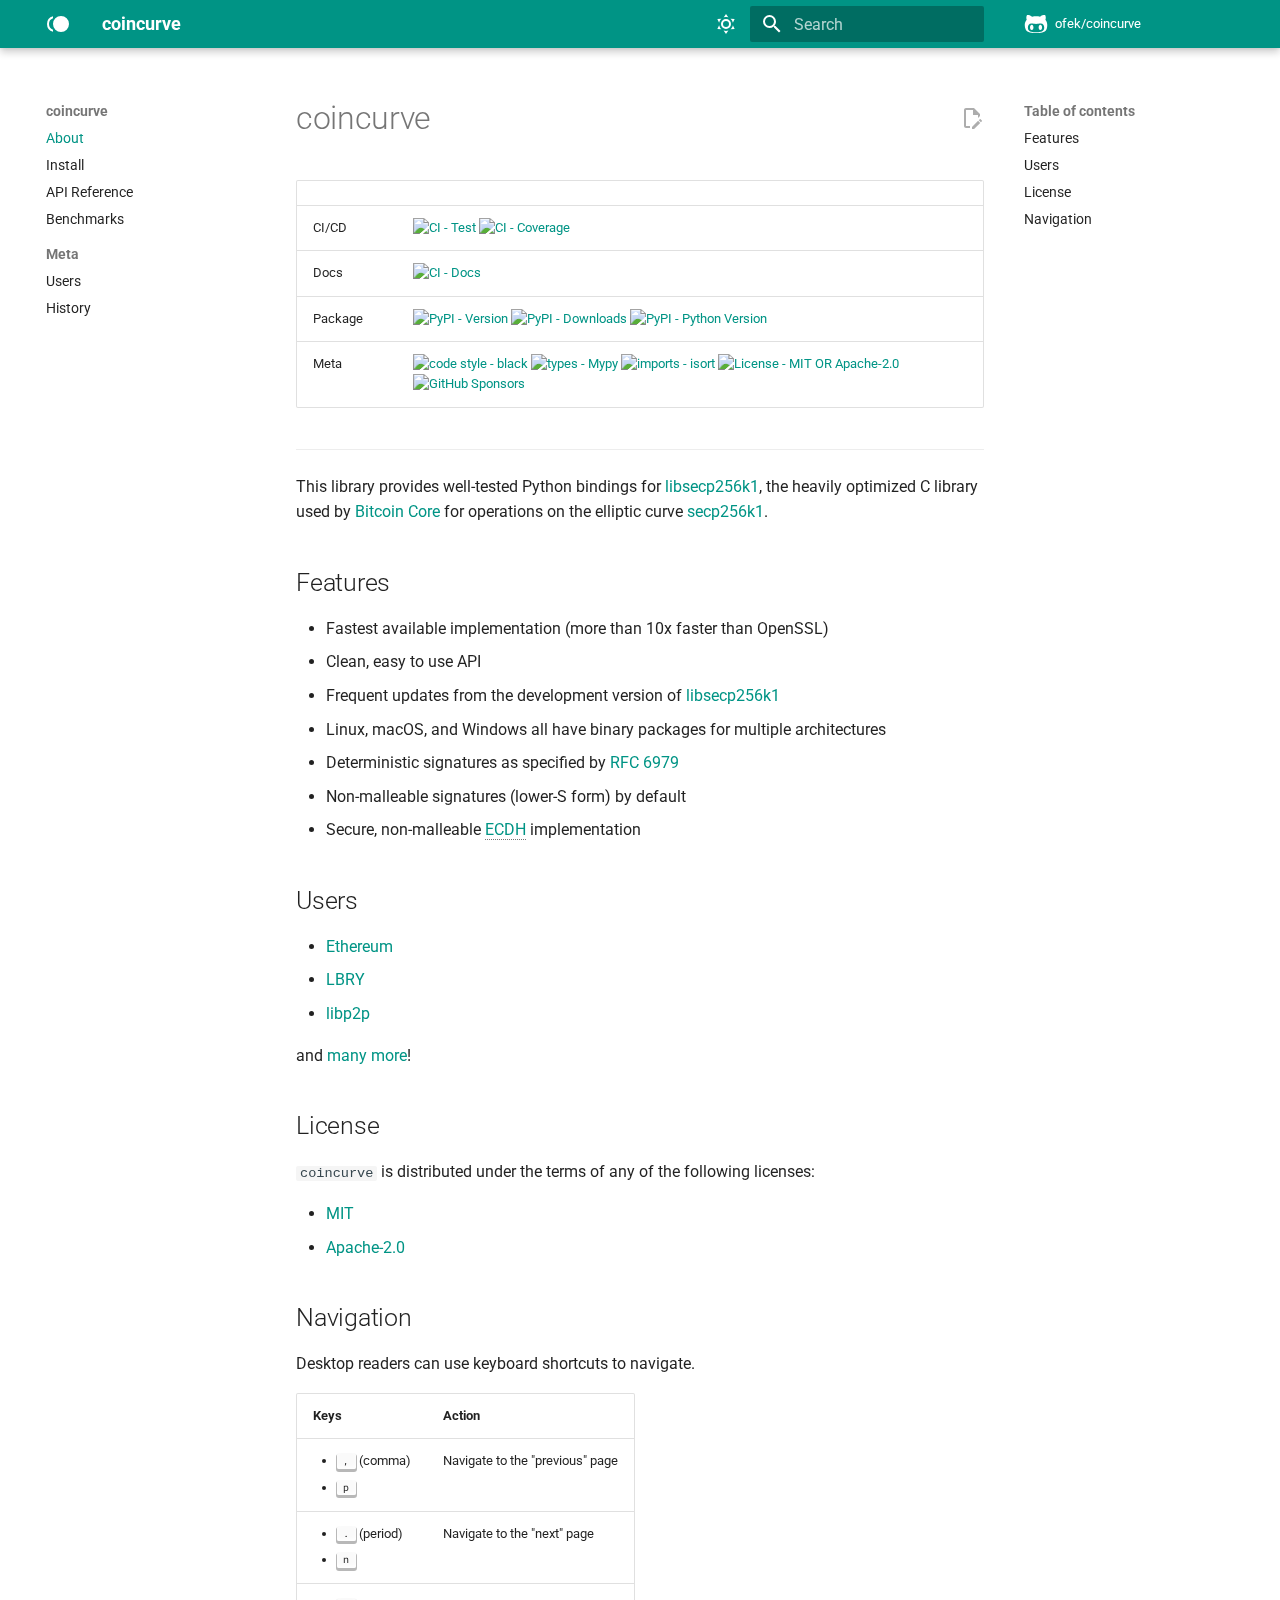
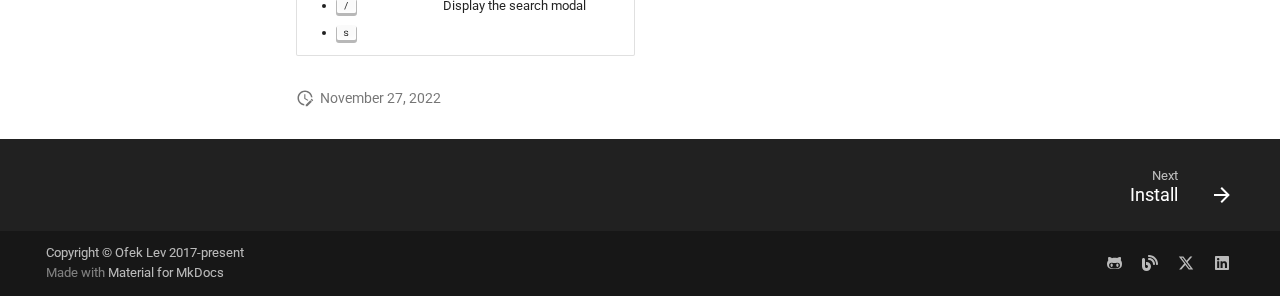
==== commit 023807b2: "Add benchmarks (#182) 23f931a9fc8e973e2e6ed7f7733126b0cb626e48" ====
--- a/index.html
+++ b/index.html
@@ -7,6 +7,6 @@
     .gdesc-inner { font-size: 0.75rem; }
     body[data-md-color-scheme="slate"] .gdesc-inner { background: var(--md-default-bg-color);}
     body[data-md-color-scheme="slate"] .gslide-title { color: var(--md-default-fg-color);}
-    body[data-md-color-scheme="slate"] .gslide-desc { color: var(--md-default-fg-color);}</style><script src=assets/javascripts/glightbox.min.js></script></head> <body dir=ltr data-md-color-scheme=slate data-md-color-primary=teal data-md-color-accent=teal> <input class=md-toggle data-md-toggle=drawer type=checkbox id=__drawer autocomplete=off> <input class=md-toggle data-md-toggle=search type=checkbox id=__search autocomplete=off> <label class=md-overlay for=__drawer></label> <div data-md-component=skip> <a href=#coincurve class=md-skip> Skip to content </a> </div> <div data-md-component=announce> </div> <header class="md-header md-header--shadow" data-md-component=header> <nav class="md-header__inner md-grid" aria-label=Header> <a href=. title=coincurve class="md-header__button md-logo" aria-label=coincurve data-md-component=logo> <svg xmlns=http://www.w3.org/2000/svg viewbox="0 0 24 24"><path d="M15 4a8 8 0 1 1-8 8 8 8 0 0 1 8-8M3 12a6 6 0 0 0 4 5.65v2.09A8 8 0 0 1 7 4.26v2.09A6 6 0 0 0 3 12"/></svg> </a> <label class="md-header__button md-icon" for=__drawer> <svg xmlns=http://www.w3.org/2000/svg viewbox="0 0 24 24"><path d="M3 6h18v2H3zm0 5h18v2H3zm0 5h18v2H3z"/></svg> </label> <div class=md-header__title data-md-component=header-title> <div class=md-header__ellipsis> <div class=md-header__topic> <span class=md-ellipsis> coincurve </span> </div> <div class=md-header__topic data-md-component=header-topic> <span class=md-ellipsis> About </span> </div> </div> </div> <form class=md-header__option data-md-component=palette> <input class=md-option data-md-color-media="(prefers-color-scheme: dark)" data-md-color-scheme=slate data-md-color-primary=teal data-md-color-accent=teal aria-label="Switch to light mode" type=radio name=__palette id=__palette_0> <label class="md-header__button md-icon" title="Switch to light mode" for=__palette_1 hidden> <svg xmlns=http://www.w3.org/2000/svg viewbox="0 0 24 24"><path d="m17.75 4.09-2.53 1.94.91 3.06-2.63-1.81-2.63 1.81.91-3.06-2.53-1.94L12.44 4l1.06-3 1.06 3zm3.5 6.91-1.64 1.25.59 1.98-1.7-1.17-1.7 1.17.59-1.98L15.75 11l2.06-.05L18.5 9l.69 1.95zm-2.28 4.95c.83-.08 1.72 1.1 1.19 1.85-.32.45-.66.87-1.08 1.27C15.17 23 8.84 23 4.94 19.07c-3.91-3.9-3.91-10.24 0-14.14.4-.4.82-.76 1.27-1.08.75-.53 1.93.36 1.85 1.19-.27 2.86.69 5.83 2.89 8.02a9.96 9.96 0 0 0 8.02 2.89m-1.64 2.02a12.08 12.08 0 0 1-7.8-3.47c-2.17-2.19-3.33-5-3.49-7.82-2.81 3.14-2.7 7.96.31 10.98 3.02 3.01 7.84 3.12 10.98.31"/></svg> </label> <input class=md-option data-md-color-media="(prefers-color-scheme: light)" data-md-color-scheme=default data-md-color-primary=teal data-md-color-accent=teal aria-label="Switch to dark mode" type=radio name=__palette id=__palette_1> <label class="md-header__button md-icon" title="Switch to dark mode" for=__palette_0 hidden> <svg xmlns=http://www.w3.org/2000/svg viewbox="0 0 24 24"><path d="M12 7a5 5 0 0 1 5 5 5 5 0 0 1-5 5 5 5 0 0 1-5-5 5 5 0 0 1 5-5m0 2a3 3 0 0 0-3 3 3 3 0 0 0 3 3 3 3 0 0 0 3-3 3 3 0 0 0-3-3m0-7 2.39 3.42C13.65 5.15 12.84 5 12 5s-1.65.15-2.39.42zM3.34 7l4.16-.35A7.2 7.2 0 0 0 5.94 8.5c-.44.74-.69 1.5-.83 2.29zm.02 10 1.76-3.77a7.131 7.131 0 0 0 2.38 4.14zM20.65 7l-1.77 3.79a7.02 7.02 0 0 0-2.38-4.15zm-.01 10-4.14.36c.59-.51 1.12-1.14 1.54-1.86.42-.73.69-1.5.83-2.29zM12 22l-2.41-3.44c.74.27 1.55.44 2.41.44.82 0 1.63-.17 2.37-.44z"/></svg> </label> </form> <script>var palette=__md_get("__palette");if(palette&&palette.color){if("(prefers-color-scheme)"===palette.color.media){var media=matchMedia("(prefers-color-scheme: light)"),input=document.querySelector(media.matches?"[data-md-color-media='(prefers-color-scheme: light)']":"[data-md-color-media='(prefers-color-scheme: dark)']");palette.color.media=input.getAttribute("data-md-color-media"),palette.color.scheme=input.getAttribute("data-md-color-scheme"),palette.color.primary=input.getAttribute("data-md-color-primary"),palette.color.accent=input.getAttribute("data-md-color-accent")}for(var[key,value]of Object.entries(palette.color))document.body.setAttribute("data-md-color-"+key,value)}</script> <label class="md-header__button md-icon" for=__search> <svg xmlns=http://www.w3.org/2000/svg viewbox="0 0 24 24"><path d="M9.5 3A6.5 6.5 0 0 1 16 9.5c0 1.61-.59 3.09-1.56 4.23l.27.27h.79l5 5-1.5 1.5-5-5v-.79l-.27-.27A6.52 6.52 0 0 1 9.5 16 6.5 6.5 0 0 1 3 9.5 6.5 6.5 0 0 1 9.5 3m0 2C7 5 5 7 5 9.5S7 14 9.5 14 14 12 14 9.5 12 5 9.5 5"/></svg> </label> <div class=md-search data-md-component=search role=dialog> <label class=md-search__overlay for=__search></label> <div class=md-search__inner role=search> <form class=md-search__form name=search> <input type=text class=md-search__input name=query aria-label=Search placeholder=Search autocapitalize=off autocorrect=off autocomplete=off spellcheck=false data-md-component=search-query required> <label class="md-search__icon md-icon" for=__search> <svg xmlns=http://www.w3.org/2000/svg viewbox="0 0 24 24"><path d="M9.5 3A6.5 6.5 0 0 1 16 9.5c0 1.61-.59 3.09-1.56 4.23l.27.27h.79l5 5-1.5 1.5-5-5v-.79l-.27-.27A6.52 6.52 0 0 1 9.5 16 6.5 6.5 0 0 1 3 9.5 6.5 6.5 0 0 1 9.5 3m0 2C7 5 5 7 5 9.5S7 14 9.5 14 14 12 14 9.5 12 5 9.5 5"/></svg> <svg xmlns=http://www.w3.org/2000/svg viewbox="0 0 24 24"><path d="M20 11v2H8l5.5 5.5-1.42 1.42L4.16 12l7.92-7.92L13.5 5.5 8 11z"/></svg> </label> <nav class=md-search__options aria-label=Search> <button type=reset class="md-search__icon md-icon" title=Clear aria-label=Clear tabindex=-1> <svg xmlns=http://www.w3.org/2000/svg viewbox="0 0 24 24"><path d="M19 6.41 17.59 5 12 10.59 6.41 5 5 6.41 10.59 12 5 17.59 6.41 19 12 13.41 17.59 19 19 17.59 13.41 12z"/></svg> </button> </nav> </form> <div class=md-search__output> <div class=md-search__scrollwrap tabindex=0 data-md-scrollfix> <div class=md-search-result data-md-component=search-result> <div class=md-search-result__meta> Initializing search </div> <ol class=md-search-result__list role=presentation></ol> </div> </div> </div> </div> </div> <div class=md-header__source> <a href=https://github.com/ofek/coincurve title="Go to repository" class=md-source data-md-component=source> <div class="md-source__icon md-icon"> <svg xmlns=http://www.w3.org/2000/svg viewbox="0 0 480 512"><!-- Font Awesome Free 6.7.2 by @fontawesome - https://fontawesome.com License - https://fontawesome.com/license/free (Icons: CC BY 4.0, Fonts: SIL OFL 1.1, Code: MIT License) Copyright 2024 Fonticons, Inc.--><path d="M186.1 328.7c0 20.9-10.9 55.1-36.7 55.1s-36.7-34.2-36.7-55.1 10.9-55.1 36.7-55.1 36.7 34.2 36.7 55.1M480 278.2c0 31.9-3.2 65.7-17.5 95-37.9 76.6-142.1 74.8-216.7 74.8-75.8 0-186.2 2.7-225.6-74.8-14.6-29-20.2-63.1-20.2-95 0-41.9 13.9-81.5 41.5-113.6-5.2-15.8-7.7-32.4-7.7-48.8 0-21.5 4.9-32.3 14.6-51.8 45.3 0 74.3 9 108.8 36 29-6.9 58.8-10 88.7-10 27 0 54.2 2.9 80.4 9.2 34-26.7 63-35.2 107.8-35.2 9.8 19.5 14.6 30.3 14.6 51.8 0 16.4-2.6 32.7-7.7 48.2 27.5 32.4 39 72.3 39 114.2m-64.3 50.5c0-43.9-26.7-82.6-73.5-82.6-18.9 0-37 3.4-56 6-14.9 2.3-29.8 3.2-45.1 3.2-15.2 0-30.1-.9-45.1-3.2-18.7-2.6-37-6-56-6-46.8 0-73.5 38.7-73.5 82.6 0 87.8 80.4 101.3 150.4 101.3h48.2c70.3 0 150.6-13.4 150.6-101.3m-82.6-55.1c-25.8 0-36.7 34.2-36.7 55.1s10.9 55.1 36.7 55.1 36.7-34.2 36.7-55.1-10.9-55.1-36.7-55.1"/></svg> </div> <div class=md-source__repository> ofek/coincurve </div> </a> </div> </nav> </header> <div class=md-container data-md-component=container> <main class=md-main data-md-component=main> <div class="md-main__inner md-grid"> <div class="md-sidebar md-sidebar--primary" data-md-component=sidebar data-md-type=navigation> <div class=md-sidebar__scrollwrap> <div class=md-sidebar__inner> <nav class="md-nav md-nav--primary" aria-label=Navigation data-md-level=0> <label class=md-nav__title for=__drawer> <a href=. title=coincurve class="md-nav__button md-logo" aria-label=coincurve data-md-component=logo> <svg xmlns=http://www.w3.org/2000/svg viewbox="0 0 24 24"><path d="M15 4a8 8 0 1 1-8 8 8 8 0 0 1 8-8M3 12a6 6 0 0 0 4 5.65v2.09A8 8 0 0 1 7 4.26v2.09A6 6 0 0 0 3 12"/></svg> </a> coincurve </label> <div class=md-nav__source> <a href=https://github.com/ofek/coincurve title="Go to repository" class=md-source data-md-component=source> <div class="md-source__icon md-icon"> <svg xmlns=http://www.w3.org/2000/svg viewbox="0 0 480 512"><!-- Font Awesome Free 6.7.2 by @fontawesome - https://fontawesome.com License - https://fontawesome.com/license/free (Icons: CC BY 4.0, Fonts: SIL OFL 1.1, Code: MIT License) Copyright 2024 Fonticons, Inc.--><path d="M186.1 328.7c0 20.9-10.9 55.1-36.7 55.1s-36.7-34.2-36.7-55.1 10.9-55.1 36.7-55.1 36.7 34.2 36.7 55.1M480 278.2c0 31.9-3.2 65.7-17.5 95-37.9 76.6-142.1 74.8-216.7 74.8-75.8 0-186.2 2.7-225.6-74.8-14.6-29-20.2-63.1-20.2-95 0-41.9 13.9-81.5 41.5-113.6-5.2-15.8-7.7-32.4-7.7-48.8 0-21.5 4.9-32.3 14.6-51.8 45.3 0 74.3 9 108.8 36 29-6.9 58.8-10 88.7-10 27 0 54.2 2.9 80.4 9.2 34-26.7 63-35.2 107.8-35.2 9.8 19.5 14.6 30.3 14.6 51.8 0 16.4-2.6 32.7-7.7 48.2 27.5 32.4 39 72.3 39 114.2m-64.3 50.5c0-43.9-26.7-82.6-73.5-82.6-18.9 0-37 3.4-56 6-14.9 2.3-29.8 3.2-45.1 3.2-15.2 0-30.1-.9-45.1-3.2-18.7-2.6-37-6-56-6-46.8 0-73.5 38.7-73.5 82.6 0 87.8 80.4 101.3 150.4 101.3h48.2c70.3 0 150.6-13.4 150.6-101.3m-82.6-55.1c-25.8 0-36.7 34.2-36.7 55.1s10.9 55.1 36.7 55.1 36.7-34.2 36.7-55.1-10.9-55.1-36.7-55.1"/></svg> </div> <div class=md-source__repository> ofek/coincurve </div> </a> </div> <ul class=md-nav__list data-md-scrollfix> <li class="md-nav__item md-nav__item--active"> <input class="md-nav__toggle md-toggle" type=checkbox id=__toc> <label class="md-nav__link md-nav__link--active" for=__toc> <span class=md-ellipsis> About </span> <span class="md-nav__icon md-icon"></span> </label> <a href=. class="md-nav__link md-nav__link--active"> <span class=md-ellipsis> About </span> </a> <nav class="md-nav md-nav--secondary" aria-label="Table of contents"> <label class=md-nav__title for=__toc> <span class="md-nav__icon md-icon"></span> Table of contents </label> <ul class=md-nav__list data-md-component=toc data-md-scrollfix> <li class=md-nav__item> <a href=#features class=md-nav__link> <span class=md-ellipsis> Features </span> </a> </li> <li class=md-nav__item> <a href=#users class=md-nav__link> <span class=md-ellipsis> Users </span> </a> </li> <li class=md-nav__item> <a href=#license class=md-nav__link> <span class=md-ellipsis> License </span> </a> </li> <li class=md-nav__item> <a href=#navigation class=md-nav__link> <span class=md-ellipsis> Navigation </span> </a> </li> </ul> </nav> </li> <li class=md-nav__item> <a href=install/ class=md-nav__link> <span class=md-ellipsis> Install </span> </a> </li> <li class=md-nav__item> <a href=api/ class=md-nav__link> <span class=md-ellipsis> API Reference </span> </a> </li> <li class="md-nav__item md-nav__item--section md-nav__item--nested"> <input class="md-nav__toggle md-toggle md-toggle--indeterminate" type=checkbox id=__nav_4> <label class=md-nav__link for=__nav_4 id=__nav_4_label tabindex> <span class=md-ellipsis> Meta </span> <span class="md-nav__icon md-icon"></span> </label> <nav class=md-nav data-md-level=1 aria-labelledby=__nav_4_label aria-expanded=false> <label class=md-nav__title for=__nav_4> <span class="md-nav__icon md-icon"></span> Meta </label> <ul class=md-nav__list data-md-scrollfix> <li class=md-nav__item> <a href=users/ class=md-nav__link> <span class=md-ellipsis> Users </span> </a> </li> <li class=md-nav__item> <a href=history/ class=md-nav__link> <span class=md-ellipsis> History </span> </a> </li> </ul> </nav> </li> </ul> </nav> </div> </div> </div> <div class="md-sidebar md-sidebar--secondary" data-md-component=sidebar data-md-type=toc> <div class=md-sidebar__scrollwrap> <div class=md-sidebar__inner> <nav class="md-nav md-nav--secondary" aria-label="Table of contents"> <label class=md-nav__title for=__toc> <span class="md-nav__icon md-icon"></span> Table of contents </label> <ul class=md-nav__list data-md-component=toc data-md-scrollfix> <li class=md-nav__item> <a href=#features class=md-nav__link> <span class=md-ellipsis> Features </span> </a> </li> <li class=md-nav__item> <a href=#users class=md-nav__link> <span class=md-ellipsis> Users </span> </a> </li> <li class=md-nav__item> <a href=#license class=md-nav__link> <span class=md-ellipsis> License </span> </a> </li> <li class=md-nav__item> <a href=#navigation class=md-nav__link> <span class=md-ellipsis> Navigation </span> </a> </li> </ul> </nav> </div> </div> </div> <div class=md-content data-md-component=content> <article class="md-content__inner md-typeset"> <a href=https://github.com/ofek/coincurve/blob/master/docs/index.md title="Edit this page" class="md-content__button md-icon"> <svg xmlns=http://www.w3.org/2000/svg viewbox="0 0 24 24"><path d="M10 20H6V4h7v5h5v3.1l2-2V8l-6-6H6c-1.1 0-2 .9-2 2v16c0 1.1.9 2 2 2h4zm10.2-7c.1 0 .3.1.4.2l1.3 1.3c.2.2.2.6 0 .8l-1 1-2.1-2.1 1-1c.1-.1.2-.2.4-.2m0 3.9L14.1 23H12v-2.1l6.1-6.1z"/></svg> </a> <h1 id=coincurve>coincurve<a class=headerlink href=#coincurve title="Permanent link">&para;</a></h1> <table> <thead> <tr> <th></th> <th></th> </tr> </thead> <tbody> <tr> <td>CI/CD</td> <td><a href=https://github.com/ofek/coincurve/actions/workflows/build.yml><img alt="CI - Test" src=https://github.com/ofek/coincurve/actions/workflows/build.yml/badge.svg></a> <a href=https://codecov.io/github/ofek/coincurve><img alt="CI - Coverage" src="https://img.shields.io/codecov/c/github/ofek/coincurve/master.svg?logo=codecov&logoColor=red"></a></td> </tr> <tr> <td>Docs</td> <td><a href=https://github.com/ofek/coincurve/actions/workflows/docs.yml><img alt="CI - Docs" src=https://github.com/ofek/coincurve/actions/workflows/docs.yml/badge.svg></a></td> </tr> <tr> <td>Package</td> <td><a href=https://pypi.org/project/coincurve/ ><img alt="PyPI - Version" src="https://img.shields.io/pypi/v/coincurve.svg?logo=pypi&label=PyPI&logoColor=gold"></a> <a href=https://pypi.org/project/coincurve/ ><img alt="PyPI - Downloads" src="https://img.shields.io/pypi/dm/coincurve.svg?color=blue&label=Downloads&logo=pypi&logoColor=gold"></a> <a href=https://pypi.org/project/coincurve/ ><img alt="PyPI - Python Version" src="https://img.shields.io/pypi/pyversions/coincurve.svg?logo=python&label=Python&logoColor=gold"></a></td> </tr> <tr> <td>Meta</td> <td><a href=https://github.com/psf/black><img alt="code style - black" src=https://img.shields.io/badge/code%20style-black-000000.svg></a> <a href=https://github.com/ambv/black><img alt="types - Mypy" src=https://img.shields.io/badge/types-Mypy-blue.svg></a> <a href=https://github.com/pycqa/isort><img alt="imports - isort" src=https://img.shields.io/badge/imports-isort-ef8336.svg></a> <a href=https://spdx.org/licenses/ ><img alt="License - MIT OR Apache-2.0" src=https://img.shields.io/badge/license-MIT%20OR%20Apache--2.0-9400d3.svg></a> <a href=https://github.com/sponsors/ofek><img alt="GitHub Sponsors" src="https://img.shields.io/github/sponsors/ofek?logo=GitHub%20Sponsors&style=social"></a></td> </tr> </tbody> </table> <hr> <p>This library provides well-tested Python bindings for <a href=https://github.com/bitcoin-core/secp256k1>libsecp256k1</a>, the heavily optimized C library used by <a href=https://github.com/bitcoin/bitcoin>Bitcoin Core</a> for operations on the elliptic curve <a href=https://en.bitcoin.it/wiki/Secp256k1>secp256k1</a>.</p> <h2 id=features>Features<a class=headerlink href=#features title="Permanent link">&para;</a></h2> <ul> <li>Fastest available implementation (more than 10x faster than OpenSSL)</li> <li>Clean, easy to use API</li> <li>Frequent updates from the development version of <a href=https://github.com/bitcoin-core/secp256k1>libsecp256k1</a></li> <li>Linux, macOS, and Windows all have binary packages for multiple architectures</li> <li>Deterministic signatures as specified by <a href=https://tools.ietf.org/html/rfc6979>RFC 6979</a></li> <li>Non-malleable signatures (lower-S form) by default</li> <li>Secure, non-malleable <a href=https://en.wikipedia.org/wiki/Elliptic-curve_Diffie%E2%80%93Hellman><abbr title="Elliptic-curve Diffie–Hellman">ECDH</abbr></a> implementation</li> </ul> <h2 id=users>Users<a class=headerlink href=#users title="Permanent link">&para;</a></h2> <ul> <li><a href=https://ethereum.org>Ethereum</a></li> <li><a href=https://lbry.com>LBRY</a></li> <li><a href=https://libp2p.io>libp2p</a></li> </ul> <p>and <a href=users/ >many more</a>!</p> <h2 id=license>License<a class=headerlink href=#license title="Permanent link">&para;</a></h2> <p><code>coincurve</code> is distributed under the terms of any of the following licenses:</p> <ul> <li><a href=https://spdx.org/licenses/MIT.html>MIT</a></li> <li><a href=https://spdx.org/licenses/Apache-2.0.html>Apache-2.0</a></li> </ul> <h2 id=navigation>Navigation<a class=headerlink href=#navigation title="Permanent link">&para;</a></h2> <p>Desktop readers can use keyboard shortcuts to navigate.</p> <table> <thead> <tr> <th>Keys</th> <th>Action</th> </tr> </thead> <tbody> <tr> <td><ul><li><kbd>,</kbd> (comma)</li><li><kbd>p</kbd></li></ul></td> <td>Navigate to the "previous" page</td> </tr> <tr> <td><ul><li><kbd>.</kbd> (period)</li><li><kbd>n</kbd></li></ul></td> <td>Navigate to the "next" page</td> </tr> <tr> <td><ul><li><kbd>/</kbd></li><li><kbd>s</kbd></li></ul></td> <td>Display the search modal</td> </tr> </tbody> </table> <aside class=md-source-file> <span class=md-source-file__fact> <span class=md-icon title="Last update"> <svg xmlns=http://www.w3.org/2000/svg viewbox="0 0 24 24"><path d="M21 13.1c-.1 0-.3.1-.4.2l-1 1 2.1 2.1 1-1c.2-.2.2-.6 0-.8l-1.3-1.3c-.1-.1-.2-.2-.4-.2m-1.9 1.8-6.1 6V23h2.1l6.1-6.1zM12.5 7v5.2l4 2.4-1 1L11 13V7zM11 21.9c-5.1-.5-9-4.8-9-9.9C2 6.5 6.5 2 12 2c5.3 0 9.6 4.1 10 9.3-.3-.1-.6-.2-1-.2s-.7.1-1 .2C19.6 7.2 16.2 4 12 4c-4.4 0-8 3.6-8 8 0 4.1 3.1 7.5 7.1 7.9l-.1.2z"/></svg> </span> <span class="git-revision-date-localized-plugin git-revision-date-localized-plugin-date">November 27, 2022</span> </span> </aside> </article> </div> <script>var tabs=__md_get("__tabs");if(Array.isArray(tabs))e:for(var set of document.querySelectorAll(".tabbed-set")){var labels=set.querySelector(".tabbed-labels");for(var tab of tabs)for(var label of labels.getElementsByTagName("label"))if(label.innerText.trim()===tab){var input=document.getElementById(label.htmlFor);input.checked=!0;continue e}}</script> <script>var target=document.getElementById(location.hash.slice(1));target&&target.name&&(target.checked=target.name.startsWith("__tabbed_"))</script> </div> </main> <footer class=md-footer> <nav class="md-footer__inner md-grid" aria-label=Footer> <a href=install/ class="md-footer__link md-footer__link--next" aria-label="Next: Install"> <div class=md-footer__title> <span class=md-footer__direction> Next </span> <div class=md-ellipsis> Install </div> </div> <div class="md-footer__button md-icon"> <svg xmlns=http://www.w3.org/2000/svg viewbox="0 0 24 24"><path d="M4 11v2h12l-5.5 5.5 1.42 1.42L19.84 12l-7.92-7.92L10.5 5.5 16 11z"/></svg> </div> </a> </nav> <div class="md-footer-meta md-typeset"> <div class="md-footer-meta__inner md-grid"> <div class=md-copyright> <div class=md-copyright__highlight> Copyright &copy; Ofek Lev 2017-present </div> Made with <a href=https://squidfunk.github.io/mkdocs-material/ target=_blank rel=noopener> Material for MkDocs </a> </div> <div class=md-social> <a href=https://github.com/ofek target=_blank rel=noopener title=github.com class=md-social__link> <svg xmlns=http://www.w3.org/2000/svg viewbox="0 0 480 512"><!-- Font Awesome Free 6.7.2 by @fontawesome - https://fontawesome.com License - https://fontawesome.com/license/free (Icons: CC BY 4.0, Fonts: SIL OFL 1.1, Code: MIT License) Copyright 2024 Fonticons, Inc.--><path d="M186.1 328.7c0 20.9-10.9 55.1-36.7 55.1s-36.7-34.2-36.7-55.1 10.9-55.1 36.7-55.1 36.7 34.2 36.7 55.1M480 278.2c0 31.9-3.2 65.7-17.5 95-37.9 76.6-142.1 74.8-216.7 74.8-75.8 0-186.2 2.7-225.6-74.8-14.6-29-20.2-63.1-20.2-95 0-41.9 13.9-81.5 41.5-113.6-5.2-15.8-7.7-32.4-7.7-48.8 0-21.5 4.9-32.3 14.6-51.8 45.3 0 74.3 9 108.8 36 29-6.9 58.8-10 88.7-10 27 0 54.2 2.9 80.4 9.2 34-26.7 63-35.2 107.8-35.2 9.8 19.5 14.6 30.3 14.6 51.8 0 16.4-2.6 32.7-7.7 48.2 27.5 32.4 39 72.3 39 114.2m-64.3 50.5c0-43.9-26.7-82.6-73.5-82.6-18.9 0-37 3.4-56 6-14.9 2.3-29.8 3.2-45.1 3.2-15.2 0-30.1-.9-45.1-3.2-18.7-2.6-37-6-56-6-46.8 0-73.5 38.7-73.5 82.6 0 87.8 80.4 101.3 150.4 101.3h48.2c70.3 0 150.6-13.4 150.6-101.3m-82.6-55.1c-25.8 0-36.7 34.2-36.7 55.1s10.9 55.1 36.7 55.1 36.7-34.2 36.7-55.1-10.9-55.1-36.7-55.1"/></svg> </a> <a href=https://ofek.dev/words/ target=_blank rel=noopener title=ofek.dev class=md-social__link> <svg xmlns=http://www.w3.org/2000/svg viewbox="0 0 512 512"><!-- Font Awesome Free 6.7.2 by @fontawesome - https://fontawesome.com License - https://fontawesome.com/license/free (Icons: CC BY 4.0, Fonts: SIL OFL 1.1, Code: MIT License) Copyright 2024 Fonticons, Inc.--><path d="M192 32c0 17.7 14.3 32 32 32 123.7 0 224 100.3 224 224 0 17.7 14.3 32 32 32s32-14.3 32-32C512 128.9 383.1 0 224 0c-17.7 0-32 14.3-32 32m0 96c0 17.7 14.3 32 32 32 70.7 0 128 57.3 128 128 0 17.7 14.3 32 32 32s32-14.3 32-32c0-106-86-192-192-192-17.7 0-32 14.3-32 32m-96 16c0-26.5-21.5-48-48-48S0 117.5 0 144v224c0 79.5 64.5 144 144 144s144-64.5 144-144-64.5-144-144-144h-16v96h16c26.5 0 48 21.5 48 48s-21.5 48-48 48-48-21.5-48-48z"/></svg> </a> <a href=https://x.com/Ofekmeister target=_blank rel=noopener title=x.com class=md-social__link> <svg xmlns=http://www.w3.org/2000/svg viewbox="0 0 512 512"><!-- Font Awesome Free 6.7.2 by @fontawesome - https://fontawesome.com License - https://fontawesome.com/license/free (Icons: CC BY 4.0, Fonts: SIL OFL 1.1, Code: MIT License) Copyright 2024 Fonticons, Inc.--><path d="M389.2 48h70.6L305.6 224.2 487 464H345L233.7 318.6 106.5 464H35.8l164.9-188.5L26.8 48h145.6l100.5 132.9zm-24.8 373.8h39.1L151.1 88h-42z"/></svg> </a> <a href=https://www.linkedin.com/in/ofeklev/ target=_blank rel=noopener title=www.linkedin.com class=md-social__link> <svg xmlns=http://www.w3.org/2000/svg viewbox="0 0 448 512"><!-- Font Awesome Free 6.7.2 by @fontawesome - https://fontawesome.com License - https://fontawesome.com/license/free (Icons: CC BY 4.0, Fonts: SIL OFL 1.1, Code: MIT License) Copyright 2024 Fonticons, Inc.--><path d="M416 32H31.9C14.3 32 0 46.5 0 64.3v383.4C0 465.5 14.3 480 31.9 480H416c17.6 0 32-14.5 32-32.3V64.3c0-17.8-14.4-32.3-32-32.3M135.4 416H69V202.2h66.5V416zm-33.2-243c-21.3 0-38.5-17.3-38.5-38.5S80.9 96 102.2 96c21.2 0 38.5 17.3 38.5 38.5 0 21.3-17.2 38.5-38.5 38.5m282.1 243h-66.4V312c0-24.8-.5-56.7-34.5-56.7-34.6 0-39.9 27-39.9 54.9V416h-66.4V202.2h63.7v29.2h.9c8.9-16.8 30.6-34.5 62.9-34.5 67.2 0 79.7 44.3 79.7 101.9z"/></svg> </a> </div> </div> </div> </footer> </div> <div class=md-dialog data-md-component=dialog> <div class="md-dialog__inner md-typeset"></div> </div> <script id=__config type=application/json>{"base": ".", "features": ["content.action.edit", "content.code.copy", "content.tabs.link", "content.tooltips", "navigation.expand", "navigation.footer", "navigation.instant", "navigation.sections"], "search": "assets/javascripts/workers/search.f8cc74c7.min.js", "translations": {"clipboard.copied": "Copied to clipboard", "clipboard.copy": "Copy to clipboard", "search.result.more.one": "1 more on this page", "search.result.more.other": "# more on this page", "search.result.none": "No matching documents", "search.result.one": "1 matching document", "search.result.other": "# matching documents", "search.result.placeholder": "Type to start searching", "search.result.term.missing": "Missing", "select.version": "Select version"}}</script> <script src=assets/javascripts/bundle.60a45f97.min.js></script> <script id=init-glightbox>const lightbox = GLightbox({"touchNavigation": true, "loop": false, "zoomable": true, "draggable": true, "openEffect": "zoom", "closeEffect": "zoom", "slideEffect": "slide"});
+    body[data-md-color-scheme="slate"] .gslide-desc { color: var(--md-default-fg-color);}</style><script src=assets/javascripts/glightbox.min.js></script></head> <body dir=ltr data-md-color-scheme=slate data-md-color-primary=teal data-md-color-accent=teal> <input class=md-toggle data-md-toggle=drawer type=checkbox id=__drawer autocomplete=off> <input class=md-toggle data-md-toggle=search type=checkbox id=__search autocomplete=off> <label class=md-overlay for=__drawer></label> <div data-md-component=skip> <a href=#coincurve class=md-skip> Skip to content </a> </div> <div data-md-component=announce> </div> <header class="md-header md-header--shadow" data-md-component=header> <nav class="md-header__inner md-grid" aria-label=Header> <a href=. title=coincurve class="md-header__button md-logo" aria-label=coincurve data-md-component=logo> <svg xmlns=http://www.w3.org/2000/svg viewbox="0 0 24 24"><path d="M15 4a8 8 0 1 1-8 8 8 8 0 0 1 8-8M3 12a6 6 0 0 0 4 5.65v2.09A8 8 0 0 1 7 4.26v2.09A6 6 0 0 0 3 12"/></svg> </a> <label class="md-header__button md-icon" for=__drawer> <svg xmlns=http://www.w3.org/2000/svg viewbox="0 0 24 24"><path d="M3 6h18v2H3zm0 5h18v2H3zm0 5h18v2H3z"/></svg> </label> <div class=md-header__title data-md-component=header-title> <div class=md-header__ellipsis> <div class=md-header__topic> <span class=md-ellipsis> coincurve </span> </div> <div class=md-header__topic data-md-component=header-topic> <span class=md-ellipsis> About </span> </div> </div> </div> <form class=md-header__option data-md-component=palette> <input class=md-option data-md-color-media="(prefers-color-scheme: dark)" data-md-color-scheme=slate data-md-color-primary=teal data-md-color-accent=teal aria-label="Switch to light mode" type=radio name=__palette id=__palette_0> <label class="md-header__button md-icon" title="Switch to light mode" for=__palette_1 hidden> <svg xmlns=http://www.w3.org/2000/svg viewbox="0 0 24 24"><path d="m17.75 4.09-2.53 1.94.91 3.06-2.63-1.81-2.63 1.81.91-3.06-2.53-1.94L12.44 4l1.06-3 1.06 3zm3.5 6.91-1.64 1.25.59 1.98-1.7-1.17-1.7 1.17.59-1.98L15.75 11l2.06-.05L18.5 9l.69 1.95zm-2.28 4.95c.83-.08 1.72 1.1 1.19 1.85-.32.45-.66.87-1.08 1.27C15.17 23 8.84 23 4.94 19.07c-3.91-3.9-3.91-10.24 0-14.14.4-.4.82-.76 1.27-1.08.75-.53 1.93.36 1.85 1.19-.27 2.86.69 5.83 2.89 8.02a9.96 9.96 0 0 0 8.02 2.89m-1.64 2.02a12.08 12.08 0 0 1-7.8-3.47c-2.17-2.19-3.33-5-3.49-7.82-2.81 3.14-2.7 7.96.31 10.98 3.02 3.01 7.84 3.12 10.98.31"/></svg> </label> <input class=md-option data-md-color-media="(prefers-color-scheme: light)" data-md-color-scheme=default data-md-color-primary=teal data-md-color-accent=teal aria-label="Switch to dark mode" type=radio name=__palette id=__palette_1> <label class="md-header__button md-icon" title="Switch to dark mode" for=__palette_0 hidden> <svg xmlns=http://www.w3.org/2000/svg viewbox="0 0 24 24"><path d="M12 7a5 5 0 0 1 5 5 5 5 0 0 1-5 5 5 5 0 0 1-5-5 5 5 0 0 1 5-5m0 2a3 3 0 0 0-3 3 3 3 0 0 0 3 3 3 3 0 0 0 3-3 3 3 0 0 0-3-3m0-7 2.39 3.42C13.65 5.15 12.84 5 12 5s-1.65.15-2.39.42zM3.34 7l4.16-.35A7.2 7.2 0 0 0 5.94 8.5c-.44.74-.69 1.5-.83 2.29zm.02 10 1.76-3.77a7.131 7.131 0 0 0 2.38 4.14zM20.65 7l-1.77 3.79a7.02 7.02 0 0 0-2.38-4.15zm-.01 10-4.14.36c.59-.51 1.12-1.14 1.54-1.86.42-.73.69-1.5.83-2.29zM12 22l-2.41-3.44c.74.27 1.55.44 2.41.44.82 0 1.63-.17 2.37-.44z"/></svg> </label> </form> <script>var palette=__md_get("__palette");if(palette&&palette.color){if("(prefers-color-scheme)"===palette.color.media){var media=matchMedia("(prefers-color-scheme: light)"),input=document.querySelector(media.matches?"[data-md-color-media='(prefers-color-scheme: light)']":"[data-md-color-media='(prefers-color-scheme: dark)']");palette.color.media=input.getAttribute("data-md-color-media"),palette.color.scheme=input.getAttribute("data-md-color-scheme"),palette.color.primary=input.getAttribute("data-md-color-primary"),palette.color.accent=input.getAttribute("data-md-color-accent")}for(var[key,value]of Object.entries(palette.color))document.body.setAttribute("data-md-color-"+key,value)}</script> <label class="md-header__button md-icon" for=__search> <svg xmlns=http://www.w3.org/2000/svg viewbox="0 0 24 24"><path d="M9.5 3A6.5 6.5 0 0 1 16 9.5c0 1.61-.59 3.09-1.56 4.23l.27.27h.79l5 5-1.5 1.5-5-5v-.79l-.27-.27A6.52 6.52 0 0 1 9.5 16 6.5 6.5 0 0 1 3 9.5 6.5 6.5 0 0 1 9.5 3m0 2C7 5 5 7 5 9.5S7 14 9.5 14 14 12 14 9.5 12 5 9.5 5"/></svg> </label> <div class=md-search data-md-component=search role=dialog> <label class=md-search__overlay for=__search></label> <div class=md-search__inner role=search> <form class=md-search__form name=search> <input type=text class=md-search__input name=query aria-label=Search placeholder=Search autocapitalize=off autocorrect=off autocomplete=off spellcheck=false data-md-component=search-query required> <label class="md-search__icon md-icon" for=__search> <svg xmlns=http://www.w3.org/2000/svg viewbox="0 0 24 24"><path d="M9.5 3A6.5 6.5 0 0 1 16 9.5c0 1.61-.59 3.09-1.56 4.23l.27.27h.79l5 5-1.5 1.5-5-5v-.79l-.27-.27A6.52 6.52 0 0 1 9.5 16 6.5 6.5 0 0 1 3 9.5 6.5 6.5 0 0 1 9.5 3m0 2C7 5 5 7 5 9.5S7 14 9.5 14 14 12 14 9.5 12 5 9.5 5"/></svg> <svg xmlns=http://www.w3.org/2000/svg viewbox="0 0 24 24"><path d="M20 11v2H8l5.5 5.5-1.42 1.42L4.16 12l7.92-7.92L13.5 5.5 8 11z"/></svg> </label> <nav class=md-search__options aria-label=Search> <button type=reset class="md-search__icon md-icon" title=Clear aria-label=Clear tabindex=-1> <svg xmlns=http://www.w3.org/2000/svg viewbox="0 0 24 24"><path d="M19 6.41 17.59 5 12 10.59 6.41 5 5 6.41 10.59 12 5 17.59 6.41 19 12 13.41 17.59 19 19 17.59 13.41 12z"/></svg> </button> </nav> </form> <div class=md-search__output> <div class=md-search__scrollwrap tabindex=0 data-md-scrollfix> <div class=md-search-result data-md-component=search-result> <div class=md-search-result__meta> Initializing search </div> <ol class=md-search-result__list role=presentation></ol> </div> </div> </div> </div> </div> <div class=md-header__source> <a href=https://github.com/ofek/coincurve title="Go to repository" class=md-source data-md-component=source> <div class="md-source__icon md-icon"> <svg xmlns=http://www.w3.org/2000/svg viewbox="0 0 480 512"><!-- Font Awesome Free 6.7.2 by @fontawesome - https://fontawesome.com License - https://fontawesome.com/license/free (Icons: CC BY 4.0, Fonts: SIL OFL 1.1, Code: MIT License) Copyright 2024 Fonticons, Inc.--><path d="M186.1 328.7c0 20.9-10.9 55.1-36.7 55.1s-36.7-34.2-36.7-55.1 10.9-55.1 36.7-55.1 36.7 34.2 36.7 55.1M480 278.2c0 31.9-3.2 65.7-17.5 95-37.9 76.6-142.1 74.8-216.7 74.8-75.8 0-186.2 2.7-225.6-74.8-14.6-29-20.2-63.1-20.2-95 0-41.9 13.9-81.5 41.5-113.6-5.2-15.8-7.7-32.4-7.7-48.8 0-21.5 4.9-32.3 14.6-51.8 45.3 0 74.3 9 108.8 36 29-6.9 58.8-10 88.7-10 27 0 54.2 2.9 80.4 9.2 34-26.7 63-35.2 107.8-35.2 9.8 19.5 14.6 30.3 14.6 51.8 0 16.4-2.6 32.7-7.7 48.2 27.5 32.4 39 72.3 39 114.2m-64.3 50.5c0-43.9-26.7-82.6-73.5-82.6-18.9 0-37 3.4-56 6-14.9 2.3-29.8 3.2-45.1 3.2-15.2 0-30.1-.9-45.1-3.2-18.7-2.6-37-6-56-6-46.8 0-73.5 38.7-73.5 82.6 0 87.8 80.4 101.3 150.4 101.3h48.2c70.3 0 150.6-13.4 150.6-101.3m-82.6-55.1c-25.8 0-36.7 34.2-36.7 55.1s10.9 55.1 36.7 55.1 36.7-34.2 36.7-55.1-10.9-55.1-36.7-55.1"/></svg> </div> <div class=md-source__repository> ofek/coincurve </div> </a> </div> </nav> </header> <div class=md-container data-md-component=container> <main class=md-main data-md-component=main> <div class="md-main__inner md-grid"> <div class="md-sidebar md-sidebar--primary" data-md-component=sidebar data-md-type=navigation> <div class=md-sidebar__scrollwrap> <div class=md-sidebar__inner> <nav class="md-nav md-nav--primary" aria-label=Navigation data-md-level=0> <label class=md-nav__title for=__drawer> <a href=. title=coincurve class="md-nav__button md-logo" aria-label=coincurve data-md-component=logo> <svg xmlns=http://www.w3.org/2000/svg viewbox="0 0 24 24"><path d="M15 4a8 8 0 1 1-8 8 8 8 0 0 1 8-8M3 12a6 6 0 0 0 4 5.65v2.09A8 8 0 0 1 7 4.26v2.09A6 6 0 0 0 3 12"/></svg> </a> coincurve </label> <div class=md-nav__source> <a href=https://github.com/ofek/coincurve title="Go to repository" class=md-source data-md-component=source> <div class="md-source__icon md-icon"> <svg xmlns=http://www.w3.org/2000/svg viewbox="0 0 480 512"><!-- Font Awesome Free 6.7.2 by @fontawesome - https://fontawesome.com License - https://fontawesome.com/license/free (Icons: CC BY 4.0, Fonts: SIL OFL 1.1, Code: MIT License) Copyright 2024 Fonticons, Inc.--><path d="M186.1 328.7c0 20.9-10.9 55.1-36.7 55.1s-36.7-34.2-36.7-55.1 10.9-55.1 36.7-55.1 36.7 34.2 36.7 55.1M480 278.2c0 31.9-3.2 65.7-17.5 95-37.9 76.6-142.1 74.8-216.7 74.8-75.8 0-186.2 2.7-225.6-74.8-14.6-29-20.2-63.1-20.2-95 0-41.9 13.9-81.5 41.5-113.6-5.2-15.8-7.7-32.4-7.7-48.8 0-21.5 4.9-32.3 14.6-51.8 45.3 0 74.3 9 108.8 36 29-6.9 58.8-10 88.7-10 27 0 54.2 2.9 80.4 9.2 34-26.7 63-35.2 107.8-35.2 9.8 19.5 14.6 30.3 14.6 51.8 0 16.4-2.6 32.7-7.7 48.2 27.5 32.4 39 72.3 39 114.2m-64.3 50.5c0-43.9-26.7-82.6-73.5-82.6-18.9 0-37 3.4-56 6-14.9 2.3-29.8 3.2-45.1 3.2-15.2 0-30.1-.9-45.1-3.2-18.7-2.6-37-6-56-6-46.8 0-73.5 38.7-73.5 82.6 0 87.8 80.4 101.3 150.4 101.3h48.2c70.3 0 150.6-13.4 150.6-101.3m-82.6-55.1c-25.8 0-36.7 34.2-36.7 55.1s10.9 55.1 36.7 55.1 36.7-34.2 36.7-55.1-10.9-55.1-36.7-55.1"/></svg> </div> <div class=md-source__repository> ofek/coincurve </div> </a> </div> <ul class=md-nav__list data-md-scrollfix> <li class="md-nav__item md-nav__item--active"> <input class="md-nav__toggle md-toggle" type=checkbox id=__toc> <label class="md-nav__link md-nav__link--active" for=__toc> <span class=md-ellipsis> About </span> <span class="md-nav__icon md-icon"></span> </label> <a href=. class="md-nav__link md-nav__link--active"> <span class=md-ellipsis> About </span> </a> <nav class="md-nav md-nav--secondary" aria-label="Table of contents"> <label class=md-nav__title for=__toc> <span class="md-nav__icon md-icon"></span> Table of contents </label> <ul class=md-nav__list data-md-component=toc data-md-scrollfix> <li class=md-nav__item> <a href=#features class=md-nav__link> <span class=md-ellipsis> Features </span> </a> </li> <li class=md-nav__item> <a href=#users class=md-nav__link> <span class=md-ellipsis> Users </span> </a> </li> <li class=md-nav__item> <a href=#license class=md-nav__link> <span class=md-ellipsis> License </span> </a> </li> <li class=md-nav__item> <a href=#navigation class=md-nav__link> <span class=md-ellipsis> Navigation </span> </a> </li> </ul> </nav> </li> <li class=md-nav__item> <a href=install/ class=md-nav__link> <span class=md-ellipsis> Install </span> </a> </li> <li class=md-nav__item> <a href=api/ class=md-nav__link> <span class=md-ellipsis> API Reference </span> </a> </li> <li class=md-nav__item> <a href=benchmarks/ class=md-nav__link> <span class=md-ellipsis> Benchmarks </span> </a> </li> <li class="md-nav__item md-nav__item--section md-nav__item--nested"> <input class="md-nav__toggle md-toggle md-toggle--indeterminate" type=checkbox id=__nav_5> <label class=md-nav__link for=__nav_5 id=__nav_5_label tabindex> <span class=md-ellipsis> Meta </span> <span class="md-nav__icon md-icon"></span> </label> <nav class=md-nav data-md-level=1 aria-labelledby=__nav_5_label aria-expanded=false> <label class=md-nav__title for=__nav_5> <span class="md-nav__icon md-icon"></span> Meta </label> <ul class=md-nav__list data-md-scrollfix> <li class=md-nav__item> <a href=users/ class=md-nav__link> <span class=md-ellipsis> Users </span> </a> </li> <li class=md-nav__item> <a href=history/ class=md-nav__link> <span class=md-ellipsis> History </span> </a> </li> </ul> </nav> </li> </ul> </nav> </div> </div> </div> <div class="md-sidebar md-sidebar--secondary" data-md-component=sidebar data-md-type=toc> <div class=md-sidebar__scrollwrap> <div class=md-sidebar__inner> <nav class="md-nav md-nav--secondary" aria-label="Table of contents"> <label class=md-nav__title for=__toc> <span class="md-nav__icon md-icon"></span> Table of contents </label> <ul class=md-nav__list data-md-component=toc data-md-scrollfix> <li class=md-nav__item> <a href=#features class=md-nav__link> <span class=md-ellipsis> Features </span> </a> </li> <li class=md-nav__item> <a href=#users class=md-nav__link> <span class=md-ellipsis> Users </span> </a> </li> <li class=md-nav__item> <a href=#license class=md-nav__link> <span class=md-ellipsis> License </span> </a> </li> <li class=md-nav__item> <a href=#navigation class=md-nav__link> <span class=md-ellipsis> Navigation </span> </a> </li> </ul> </nav> </div> </div> </div> <div class=md-content data-md-component=content> <article class="md-content__inner md-typeset"> <a href=https://github.com/ofek/coincurve/blob/master/docs/index.md title="Edit this page" class="md-content__button md-icon"> <svg xmlns=http://www.w3.org/2000/svg viewbox="0 0 24 24"><path d="M10 20H6V4h7v5h5v3.1l2-2V8l-6-6H6c-1.1 0-2 .9-2 2v16c0 1.1.9 2 2 2h4zm10.2-7c.1 0 .3.1.4.2l1.3 1.3c.2.2.2.6 0 .8l-1 1-2.1-2.1 1-1c.1-.1.2-.2.4-.2m0 3.9L14.1 23H12v-2.1l6.1-6.1z"/></svg> </a> <h1 id=coincurve>coincurve<a class=headerlink href=#coincurve title="Permanent link">&para;</a></h1> <table> <thead> <tr> <th></th> <th></th> </tr> </thead> <tbody> <tr> <td>CI/CD</td> <td><a href=https://github.com/ofek/coincurve/actions/workflows/build.yml><img alt="CI - Test" src=https://github.com/ofek/coincurve/actions/workflows/build.yml/badge.svg></a> <a href=https://codecov.io/github/ofek/coincurve><img alt="CI - Coverage" src="https://img.shields.io/codecov/c/github/ofek/coincurve/master.svg?logo=codecov&logoColor=red"></a></td> </tr> <tr> <td>Docs</td> <td><a href=https://github.com/ofek/coincurve/actions/workflows/docs.yml><img alt="CI - Docs" src=https://github.com/ofek/coincurve/actions/workflows/docs.yml/badge.svg></a></td> </tr> <tr> <td>Package</td> <td><a href=https://pypi.org/project/coincurve/ ><img alt="PyPI - Version" src="https://img.shields.io/pypi/v/coincurve.svg?logo=pypi&label=PyPI&logoColor=gold"></a> <a href=https://pypi.org/project/coincurve/ ><img alt="PyPI - Downloads" src="https://img.shields.io/pypi/dm/coincurve.svg?color=blue&label=Downloads&logo=pypi&logoColor=gold"></a> <a href=https://pypi.org/project/coincurve/ ><img alt="PyPI - Python Version" src="https://img.shields.io/pypi/pyversions/coincurve.svg?logo=python&label=Python&logoColor=gold"></a></td> </tr> <tr> <td>Meta</td> <td><a href=https://github.com/psf/black><img alt="code style - black" src=https://img.shields.io/badge/code%20style-black-000000.svg></a> <a href=https://github.com/ambv/black><img alt="types - Mypy" src=https://img.shields.io/badge/types-Mypy-blue.svg></a> <a href=https://github.com/pycqa/isort><img alt="imports - isort" src=https://img.shields.io/badge/imports-isort-ef8336.svg></a> <a href=https://spdx.org/licenses/ ><img alt="License - MIT OR Apache-2.0" src=https://img.shields.io/badge/license-MIT%20OR%20Apache--2.0-9400d3.svg></a> <a href=https://github.com/sponsors/ofek><img alt="GitHub Sponsors" src="https://img.shields.io/github/sponsors/ofek?logo=GitHub%20Sponsors&style=social"></a></td> </tr> </tbody> </table> <hr> <p>This library provides well-tested Python bindings for <a href=https://github.com/bitcoin-core/secp256k1>libsecp256k1</a>, the heavily optimized C library used by <a href=https://github.com/bitcoin/bitcoin>Bitcoin Core</a> for operations on the elliptic curve <a href=https://en.bitcoin.it/wiki/Secp256k1>secp256k1</a>.</p> <h2 id=features>Features<a class=headerlink href=#features title="Permanent link">&para;</a></h2> <ul> <li>Fastest available implementation (more than 10x faster than OpenSSL)</li> <li>Clean, easy to use API</li> <li>Frequent updates from the development version of <a href=https://github.com/bitcoin-core/secp256k1>libsecp256k1</a></li> <li>Linux, macOS, and Windows all have binary packages for multiple architectures</li> <li>Deterministic signatures as specified by <a href=https://tools.ietf.org/html/rfc6979>RFC 6979</a></li> <li>Non-malleable signatures (lower-S form) by default</li> <li>Secure, non-malleable <a href=https://en.wikipedia.org/wiki/Elliptic-curve_Diffie%E2%80%93Hellman><abbr title="Elliptic-curve Diffie–Hellman">ECDH</abbr></a> implementation</li> </ul> <h2 id=users>Users<a class=headerlink href=#users title="Permanent link">&para;</a></h2> <ul> <li><a href=https://ethereum.org>Ethereum</a></li> <li><a href=https://lbry.com>LBRY</a></li> <li><a href=https://libp2p.io>libp2p</a></li> </ul> <p>and <a href=users/ >many more</a>!</p> <h2 id=license>License<a class=headerlink href=#license title="Permanent link">&para;</a></h2> <p><code>coincurve</code> is distributed under the terms of any of the following licenses:</p> <ul> <li><a href=https://spdx.org/licenses/MIT.html>MIT</a></li> <li><a href=https://spdx.org/licenses/Apache-2.0.html>Apache-2.0</a></li> </ul> <h2 id=navigation>Navigation<a class=headerlink href=#navigation title="Permanent link">&para;</a></h2> <p>Desktop readers can use keyboard shortcuts to navigate.</p> <table> <thead> <tr> <th>Keys</th> <th>Action</th> </tr> </thead> <tbody> <tr> <td><ul><li><kbd>,</kbd> (comma)</li><li><kbd>p</kbd></li></ul></td> <td>Navigate to the "previous" page</td> </tr> <tr> <td><ul><li><kbd>.</kbd> (period)</li><li><kbd>n</kbd></li></ul></td> <td>Navigate to the "next" page</td> </tr> <tr> <td><ul><li><kbd>/</kbd></li><li><kbd>s</kbd></li></ul></td> <td>Display the search modal</td> </tr> </tbody> </table> <aside class=md-source-file> <span class=md-source-file__fact> <span class=md-icon title="Last update"> <svg xmlns=http://www.w3.org/2000/svg viewbox="0 0 24 24"><path d="M21 13.1c-.1 0-.3.1-.4.2l-1 1 2.1 2.1 1-1c.2-.2.2-.6 0-.8l-1.3-1.3c-.1-.1-.2-.2-.4-.2m-1.9 1.8-6.1 6V23h2.1l6.1-6.1zM12.5 7v5.2l4 2.4-1 1L11 13V7zM11 21.9c-5.1-.5-9-4.8-9-9.9C2 6.5 6.5 2 12 2c5.3 0 9.6 4.1 10 9.3-.3-.1-.6-.2-1-.2s-.7.1-1 .2C19.6 7.2 16.2 4 12 4c-4.4 0-8 3.6-8 8 0 4.1 3.1 7.5 7.1 7.9l-.1.2z"/></svg> </span> <span class="git-revision-date-localized-plugin git-revision-date-localized-plugin-date">November 27, 2022</span> </span> </aside> </article> </div> <script>var tabs=__md_get("__tabs");if(Array.isArray(tabs))e:for(var set of document.querySelectorAll(".tabbed-set")){var labels=set.querySelector(".tabbed-labels");for(var tab of tabs)for(var label of labels.getElementsByTagName("label"))if(label.innerText.trim()===tab){var input=document.getElementById(label.htmlFor);input.checked=!0;continue e}}</script> <script>var target=document.getElementById(location.hash.slice(1));target&&target.name&&(target.checked=target.name.startsWith("__tabbed_"))</script> </div> </main> <footer class=md-footer> <nav class="md-footer__inner md-grid" aria-label=Footer> <a href=install/ class="md-footer__link md-footer__link--next" aria-label="Next: Install"> <div class=md-footer__title> <span class=md-footer__direction> Next </span> <div class=md-ellipsis> Install </div> </div> <div class="md-footer__button md-icon"> <svg xmlns=http://www.w3.org/2000/svg viewbox="0 0 24 24"><path d="M4 11v2h12l-5.5 5.5 1.42 1.42L19.84 12l-7.92-7.92L10.5 5.5 16 11z"/></svg> </div> </a> </nav> <div class="md-footer-meta md-typeset"> <div class="md-footer-meta__inner md-grid"> <div class=md-copyright> <div class=md-copyright__highlight> Copyright &copy; Ofek Lev 2017-present </div> Made with <a href=https://squidfunk.github.io/mkdocs-material/ target=_blank rel=noopener> Material for MkDocs </a> </div> <div class=md-social> <a href=https://github.com/ofek target=_blank rel=noopener title=github.com class=md-social__link> <svg xmlns=http://www.w3.org/2000/svg viewbox="0 0 480 512"><!-- Font Awesome Free 6.7.2 by @fontawesome - https://fontawesome.com License - https://fontawesome.com/license/free (Icons: CC BY 4.0, Fonts: SIL OFL 1.1, Code: MIT License) Copyright 2024 Fonticons, Inc.--><path d="M186.1 328.7c0 20.9-10.9 55.1-36.7 55.1s-36.7-34.2-36.7-55.1 10.9-55.1 36.7-55.1 36.7 34.2 36.7 55.1M480 278.2c0 31.9-3.2 65.7-17.5 95-37.9 76.6-142.1 74.8-216.7 74.8-75.8 0-186.2 2.7-225.6-74.8-14.6-29-20.2-63.1-20.2-95 0-41.9 13.9-81.5 41.5-113.6-5.2-15.8-7.7-32.4-7.7-48.8 0-21.5 4.9-32.3 14.6-51.8 45.3 0 74.3 9 108.8 36 29-6.9 58.8-10 88.7-10 27 0 54.2 2.9 80.4 9.2 34-26.7 63-35.2 107.8-35.2 9.8 19.5 14.6 30.3 14.6 51.8 0 16.4-2.6 32.7-7.7 48.2 27.5 32.4 39 72.3 39 114.2m-64.3 50.5c0-43.9-26.7-82.6-73.5-82.6-18.9 0-37 3.4-56 6-14.9 2.3-29.8 3.2-45.1 3.2-15.2 0-30.1-.9-45.1-3.2-18.7-2.6-37-6-56-6-46.8 0-73.5 38.7-73.5 82.6 0 87.8 80.4 101.3 150.4 101.3h48.2c70.3 0 150.6-13.4 150.6-101.3m-82.6-55.1c-25.8 0-36.7 34.2-36.7 55.1s10.9 55.1 36.7 55.1 36.7-34.2 36.7-55.1-10.9-55.1-36.7-55.1"/></svg> </a> <a href=https://ofek.dev/words/ target=_blank rel=noopener title=ofek.dev class=md-social__link> <svg xmlns=http://www.w3.org/2000/svg viewbox="0 0 512 512"><!-- Font Awesome Free 6.7.2 by @fontawesome - https://fontawesome.com License - https://fontawesome.com/license/free (Icons: CC BY 4.0, Fonts: SIL OFL 1.1, Code: MIT License) Copyright 2024 Fonticons, Inc.--><path d="M192 32c0 17.7 14.3 32 32 32 123.7 0 224 100.3 224 224 0 17.7 14.3 32 32 32s32-14.3 32-32C512 128.9 383.1 0 224 0c-17.7 0-32 14.3-32 32m0 96c0 17.7 14.3 32 32 32 70.7 0 128 57.3 128 128 0 17.7 14.3 32 32 32s32-14.3 32-32c0-106-86-192-192-192-17.7 0-32 14.3-32 32m-96 16c0-26.5-21.5-48-48-48S0 117.5 0 144v224c0 79.5 64.5 144 144 144s144-64.5 144-144-64.5-144-144-144h-16v96h16c26.5 0 48 21.5 48 48s-21.5 48-48 48-48-21.5-48-48z"/></svg> </a> <a href=https://x.com/Ofekmeister target=_blank rel=noopener title=x.com class=md-social__link> <svg xmlns=http://www.w3.org/2000/svg viewbox="0 0 512 512"><!-- Font Awesome Free 6.7.2 by @fontawesome - https://fontawesome.com License - https://fontawesome.com/license/free (Icons: CC BY 4.0, Fonts: SIL OFL 1.1, Code: MIT License) Copyright 2024 Fonticons, Inc.--><path d="M389.2 48h70.6L305.6 224.2 487 464H345L233.7 318.6 106.5 464H35.8l164.9-188.5L26.8 48h145.6l100.5 132.9zm-24.8 373.8h39.1L151.1 88h-42z"/></svg> </a> <a href=https://www.linkedin.com/in/ofeklev/ target=_blank rel=noopener title=www.linkedin.com class=md-social__link> <svg xmlns=http://www.w3.org/2000/svg viewbox="0 0 448 512"><!-- Font Awesome Free 6.7.2 by @fontawesome - https://fontawesome.com License - https://fontawesome.com/license/free (Icons: CC BY 4.0, Fonts: SIL OFL 1.1, Code: MIT License) Copyright 2024 Fonticons, Inc.--><path d="M416 32H31.9C14.3 32 0 46.5 0 64.3v383.4C0 465.5 14.3 480 31.9 480H416c17.6 0 32-14.5 32-32.3V64.3c0-17.8-14.4-32.3-32-32.3M135.4 416H69V202.2h66.5V416zm-33.2-243c-21.3 0-38.5-17.3-38.5-38.5S80.9 96 102.2 96c21.2 0 38.5 17.3 38.5 38.5 0 21.3-17.2 38.5-38.5 38.5m282.1 243h-66.4V312c0-24.8-.5-56.7-34.5-56.7-34.6 0-39.9 27-39.9 54.9V416h-66.4V202.2h63.7v29.2h.9c8.9-16.8 30.6-34.5 62.9-34.5 67.2 0 79.7 44.3 79.7 101.9z"/></svg> </a> </div> </div> </div> </footer> </div> <div class=md-dialog data-md-component=dialog> <div class="md-dialog__inner md-typeset"></div> </div> <script id=__config type=application/json>{"base": ".", "features": ["content.action.edit", "content.code.copy", "content.tabs.link", "content.tooltips", "navigation.expand", "navigation.footer", "navigation.instant", "navigation.sections"], "search": "assets/javascripts/workers/search.f8cc74c7.min.js", "translations": {"clipboard.copied": "Copied to clipboard", "clipboard.copy": "Copy to clipboard", "search.result.more.one": "1 more on this page", "search.result.more.other": "# more on this page", "search.result.none": "No matching documents", "search.result.one": "1 matching document", "search.result.other": "# matching documents", "search.result.placeholder": "Type to start searching", "search.result.term.missing": "Missing", "select.version": "Select version"}}</script> <script src=assets/javascripts/bundle.60a45f97.min.js></script> <script id=init-glightbox>const lightbox = GLightbox({"touchNavigation": true, "loop": false, "zoomable": true, "draggable": true, "openEffect": "zoom", "closeEffect": "zoom", "slideEffect": "slide"});
 document$.subscribe(() => { lightbox.reload() });
 </script></body> </html>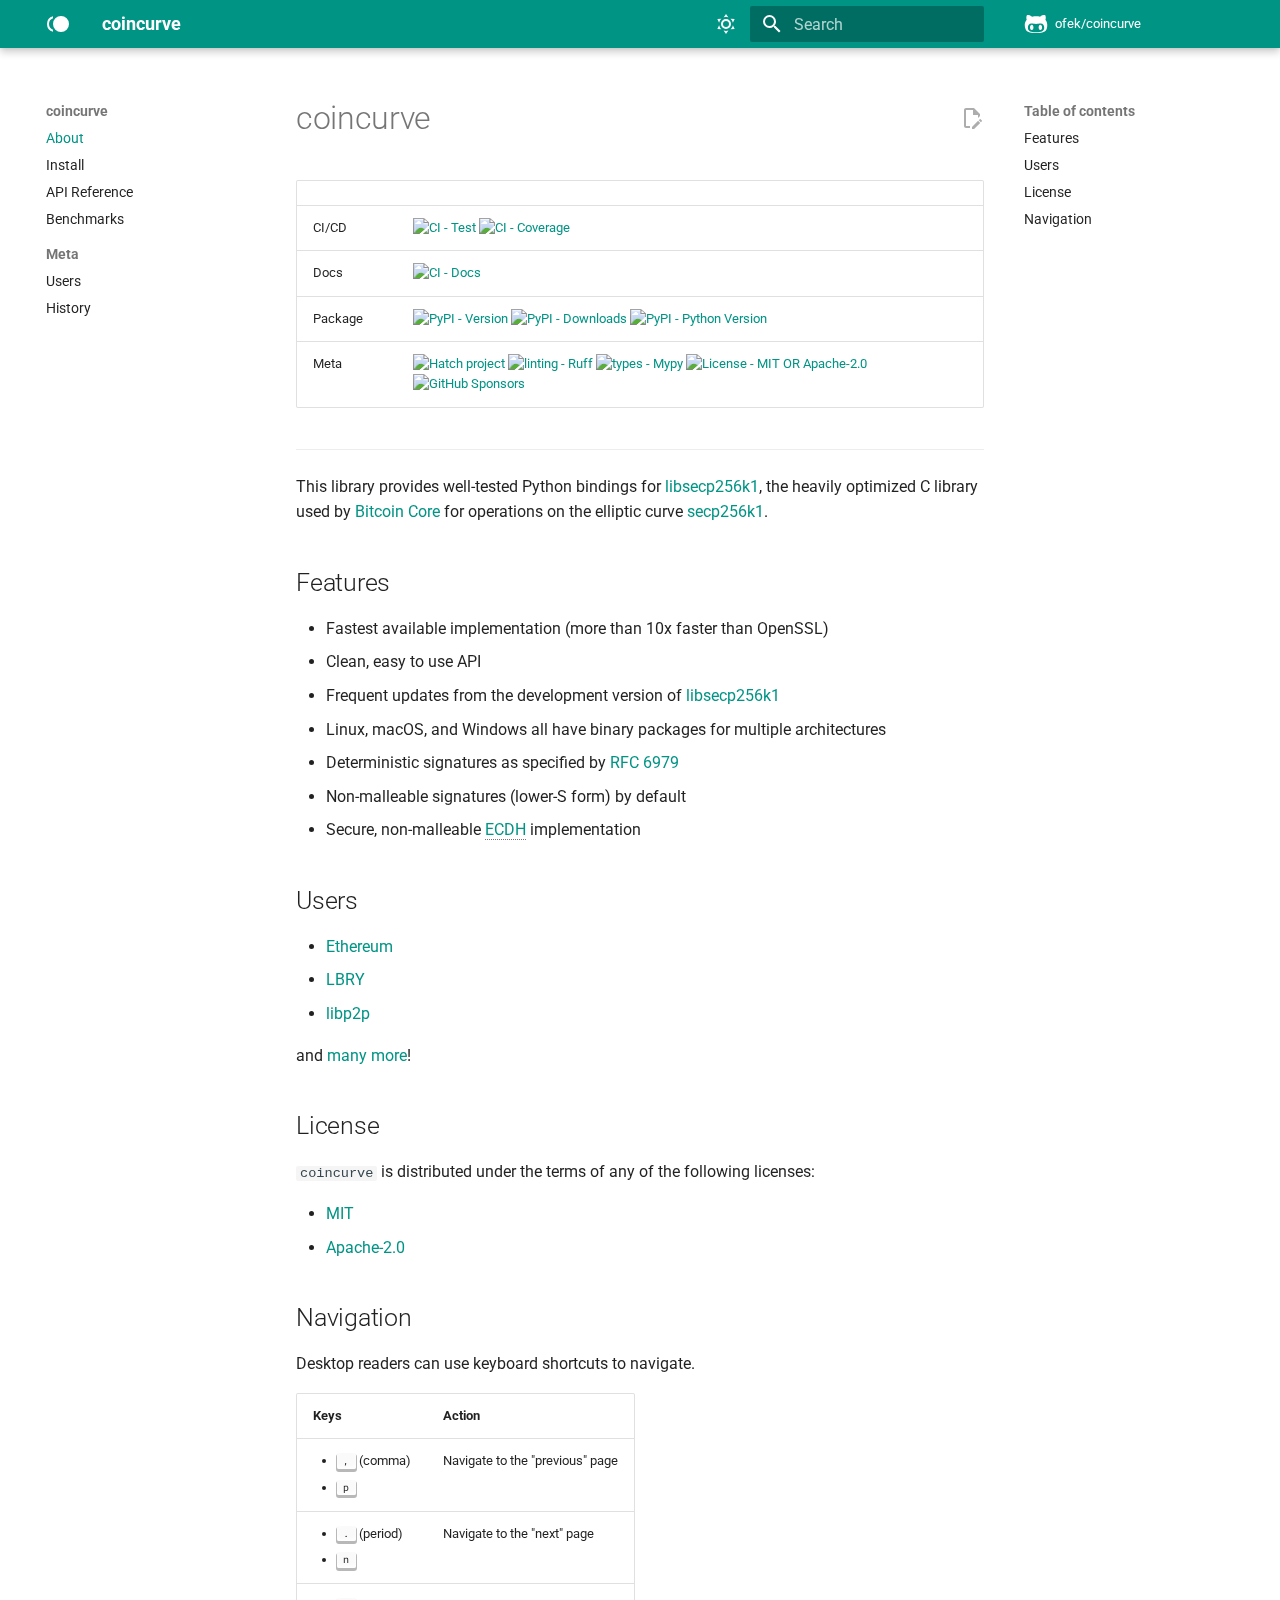
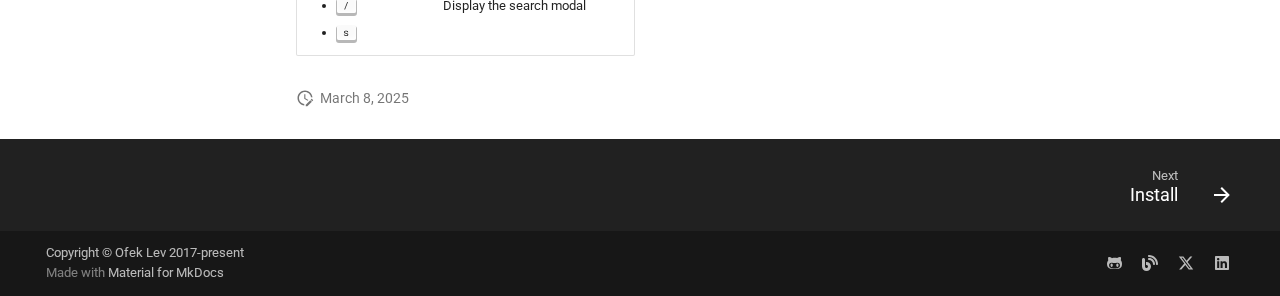
==== commit bd20a300: "prepare (#183)" ====
--- a/index.html
+++ b/index.html
@@ -7,6 +7,6 @@
     .gdesc-inner { font-size: 0.75rem; }
     body[data-md-color-scheme="slate"] .gdesc-inner { background: var(--md-default-bg-color);}
     body[data-md-color-scheme="slate"] .gslide-title { color: var(--md-default-fg-color);}
-    body[data-md-color-scheme="slate"] .gslide-desc { color: var(--md-default-fg-color);}</style><script src=assets/javascripts/glightbox.min.js></script></head> <body dir=ltr data-md-color-scheme=slate data-md-color-primary=teal data-md-color-accent=teal> <input class=md-toggle data-md-toggle=drawer type=checkbox id=__drawer autocomplete=off> <input class=md-toggle data-md-toggle=search type=checkbox id=__search autocomplete=off> <label class=md-overlay for=__drawer></label> <div data-md-component=skip> <a href=#coincurve class=md-skip> Skip to content </a> </div> <div data-md-component=announce> </div> <header class="md-header md-header--shadow" data-md-component=header> <nav class="md-header__inner md-grid" aria-label=Header> <a href=. title=coincurve class="md-header__button md-logo" aria-label=coincurve data-md-component=logo> <svg xmlns=http://www.w3.org/2000/svg viewbox="0 0 24 24"><path d="M15 4a8 8 0 1 1-8 8 8 8 0 0 1 8-8M3 12a6 6 0 0 0 4 5.65v2.09A8 8 0 0 1 7 4.26v2.09A6 6 0 0 0 3 12"/></svg> </a> <label class="md-header__button md-icon" for=__drawer> <svg xmlns=http://www.w3.org/2000/svg viewbox="0 0 24 24"><path d="M3 6h18v2H3zm0 5h18v2H3zm0 5h18v2H3z"/></svg> </label> <div class=md-header__title data-md-component=header-title> <div class=md-header__ellipsis> <div class=md-header__topic> <span class=md-ellipsis> coincurve </span> </div> <div class=md-header__topic data-md-component=header-topic> <span class=md-ellipsis> About </span> </div> </div> </div> <form class=md-header__option data-md-component=palette> <input class=md-option data-md-color-media="(prefers-color-scheme: dark)" data-md-color-scheme=slate data-md-color-primary=teal data-md-color-accent=teal aria-label="Switch to light mode" type=radio name=__palette id=__palette_0> <label class="md-header__button md-icon" title="Switch to light mode" for=__palette_1 hidden> <svg xmlns=http://www.w3.org/2000/svg viewbox="0 0 24 24"><path d="m17.75 4.09-2.53 1.94.91 3.06-2.63-1.81-2.63 1.81.91-3.06-2.53-1.94L12.44 4l1.06-3 1.06 3zm3.5 6.91-1.64 1.25.59 1.98-1.7-1.17-1.7 1.17.59-1.98L15.75 11l2.06-.05L18.5 9l.69 1.95zm-2.28 4.95c.83-.08 1.72 1.1 1.19 1.85-.32.45-.66.87-1.08 1.27C15.17 23 8.84 23 4.94 19.07c-3.91-3.9-3.91-10.24 0-14.14.4-.4.82-.76 1.27-1.08.75-.53 1.93.36 1.85 1.19-.27 2.86.69 5.83 2.89 8.02a9.96 9.96 0 0 0 8.02 2.89m-1.64 2.02a12.08 12.08 0 0 1-7.8-3.47c-2.17-2.19-3.33-5-3.49-7.82-2.81 3.14-2.7 7.96.31 10.98 3.02 3.01 7.84 3.12 10.98.31"/></svg> </label> <input class=md-option data-md-color-media="(prefers-color-scheme: light)" data-md-color-scheme=default data-md-color-primary=teal data-md-color-accent=teal aria-label="Switch to dark mode" type=radio name=__palette id=__palette_1> <label class="md-header__button md-icon" title="Switch to dark mode" for=__palette_0 hidden> <svg xmlns=http://www.w3.org/2000/svg viewbox="0 0 24 24"><path d="M12 7a5 5 0 0 1 5 5 5 5 0 0 1-5 5 5 5 0 0 1-5-5 5 5 0 0 1 5-5m0 2a3 3 0 0 0-3 3 3 3 0 0 0 3 3 3 3 0 0 0 3-3 3 3 0 0 0-3-3m0-7 2.39 3.42C13.65 5.15 12.84 5 12 5s-1.65.15-2.39.42zM3.34 7l4.16-.35A7.2 7.2 0 0 0 5.94 8.5c-.44.74-.69 1.5-.83 2.29zm.02 10 1.76-3.77a7.131 7.131 0 0 0 2.38 4.14zM20.65 7l-1.77 3.79a7.02 7.02 0 0 0-2.38-4.15zm-.01 10-4.14.36c.59-.51 1.12-1.14 1.54-1.86.42-.73.69-1.5.83-2.29zM12 22l-2.41-3.44c.74.27 1.55.44 2.41.44.82 0 1.63-.17 2.37-.44z"/></svg> </label> </form> <script>var palette=__md_get("__palette");if(palette&&palette.color){if("(prefers-color-scheme)"===palette.color.media){var media=matchMedia("(prefers-color-scheme: light)"),input=document.querySelector(media.matches?"[data-md-color-media='(prefers-color-scheme: light)']":"[data-md-color-media='(prefers-color-scheme: dark)']");palette.color.media=input.getAttribute("data-md-color-media"),palette.color.scheme=input.getAttribute("data-md-color-scheme"),palette.color.primary=input.getAttribute("data-md-color-primary"),palette.color.accent=input.getAttribute("data-md-color-accent")}for(var[key,value]of Object.entries(palette.color))document.body.setAttribute("data-md-color-"+key,value)}</script> <label class="md-header__button md-icon" for=__search> <svg xmlns=http://www.w3.org/2000/svg viewbox="0 0 24 24"><path d="M9.5 3A6.5 6.5 0 0 1 16 9.5c0 1.61-.59 3.09-1.56 4.23l.27.27h.79l5 5-1.5 1.5-5-5v-.79l-.27-.27A6.52 6.52 0 0 1 9.5 16 6.5 6.5 0 0 1 3 9.5 6.5 6.5 0 0 1 9.5 3m0 2C7 5 5 7 5 9.5S7 14 9.5 14 14 12 14 9.5 12 5 9.5 5"/></svg> </label> <div class=md-search data-md-component=search role=dialog> <label class=md-search__overlay for=__search></label> <div class=md-search__inner role=search> <form class=md-search__form name=search> <input type=text class=md-search__input name=query aria-label=Search placeholder=Search autocapitalize=off autocorrect=off autocomplete=off spellcheck=false data-md-component=search-query required> <label class="md-search__icon md-icon" for=__search> <svg xmlns=http://www.w3.org/2000/svg viewbox="0 0 24 24"><path d="M9.5 3A6.5 6.5 0 0 1 16 9.5c0 1.61-.59 3.09-1.56 4.23l.27.27h.79l5 5-1.5 1.5-5-5v-.79l-.27-.27A6.52 6.52 0 0 1 9.5 16 6.5 6.5 0 0 1 3 9.5 6.5 6.5 0 0 1 9.5 3m0 2C7 5 5 7 5 9.5S7 14 9.5 14 14 12 14 9.5 12 5 9.5 5"/></svg> <svg xmlns=http://www.w3.org/2000/svg viewbox="0 0 24 24"><path d="M20 11v2H8l5.5 5.5-1.42 1.42L4.16 12l7.92-7.92L13.5 5.5 8 11z"/></svg> </label> <nav class=md-search__options aria-label=Search> <button type=reset class="md-search__icon md-icon" title=Clear aria-label=Clear tabindex=-1> <svg xmlns=http://www.w3.org/2000/svg viewbox="0 0 24 24"><path d="M19 6.41 17.59 5 12 10.59 6.41 5 5 6.41 10.59 12 5 17.59 6.41 19 12 13.41 17.59 19 19 17.59 13.41 12z"/></svg> </button> </nav> </form> <div class=md-search__output> <div class=md-search__scrollwrap tabindex=0 data-md-scrollfix> <div class=md-search-result data-md-component=search-result> <div class=md-search-result__meta> Initializing search </div> <ol class=md-search-result__list role=presentation></ol> </div> </div> </div> </div> </div> <div class=md-header__source> <a href=https://github.com/ofek/coincurve title="Go to repository" class=md-source data-md-component=source> <div class="md-source__icon md-icon"> <svg xmlns=http://www.w3.org/2000/svg viewbox="0 0 480 512"><!-- Font Awesome Free 6.7.2 by @fontawesome - https://fontawesome.com License - https://fontawesome.com/license/free (Icons: CC BY 4.0, Fonts: SIL OFL 1.1, Code: MIT License) Copyright 2024 Fonticons, Inc.--><path d="M186.1 328.7c0 20.9-10.9 55.1-36.7 55.1s-36.7-34.2-36.7-55.1 10.9-55.1 36.7-55.1 36.7 34.2 36.7 55.1M480 278.2c0 31.9-3.2 65.7-17.5 95-37.9 76.6-142.1 74.8-216.7 74.8-75.8 0-186.2 2.7-225.6-74.8-14.6-29-20.2-63.1-20.2-95 0-41.9 13.9-81.5 41.5-113.6-5.2-15.8-7.7-32.4-7.7-48.8 0-21.5 4.9-32.3 14.6-51.8 45.3 0 74.3 9 108.8 36 29-6.9 58.8-10 88.7-10 27 0 54.2 2.9 80.4 9.2 34-26.7 63-35.2 107.8-35.2 9.8 19.5 14.6 30.3 14.6 51.8 0 16.4-2.6 32.7-7.7 48.2 27.5 32.4 39 72.3 39 114.2m-64.3 50.5c0-43.9-26.7-82.6-73.5-82.6-18.9 0-37 3.4-56 6-14.9 2.3-29.8 3.2-45.1 3.2-15.2 0-30.1-.9-45.1-3.2-18.7-2.6-37-6-56-6-46.8 0-73.5 38.7-73.5 82.6 0 87.8 80.4 101.3 150.4 101.3h48.2c70.3 0 150.6-13.4 150.6-101.3m-82.6-55.1c-25.8 0-36.7 34.2-36.7 55.1s10.9 55.1 36.7 55.1 36.7-34.2 36.7-55.1-10.9-55.1-36.7-55.1"/></svg> </div> <div class=md-source__repository> ofek/coincurve </div> </a> </div> </nav> </header> <div class=md-container data-md-component=container> <main class=md-main data-md-component=main> <div class="md-main__inner md-grid"> <div class="md-sidebar md-sidebar--primary" data-md-component=sidebar data-md-type=navigation> <div class=md-sidebar__scrollwrap> <div class=md-sidebar__inner> <nav class="md-nav md-nav--primary" aria-label=Navigation data-md-level=0> <label class=md-nav__title for=__drawer> <a href=. title=coincurve class="md-nav__button md-logo" aria-label=coincurve data-md-component=logo> <svg xmlns=http://www.w3.org/2000/svg viewbox="0 0 24 24"><path d="M15 4a8 8 0 1 1-8 8 8 8 0 0 1 8-8M3 12a6 6 0 0 0 4 5.65v2.09A8 8 0 0 1 7 4.26v2.09A6 6 0 0 0 3 12"/></svg> </a> coincurve </label> <div class=md-nav__source> <a href=https://github.com/ofek/coincurve title="Go to repository" class=md-source data-md-component=source> <div class="md-source__icon md-icon"> <svg xmlns=http://www.w3.org/2000/svg viewbox="0 0 480 512"><!-- Font Awesome Free 6.7.2 by @fontawesome - https://fontawesome.com License - https://fontawesome.com/license/free (Icons: CC BY 4.0, Fonts: SIL OFL 1.1, Code: MIT License) Copyright 2024 Fonticons, Inc.--><path d="M186.1 328.7c0 20.9-10.9 55.1-36.7 55.1s-36.7-34.2-36.7-55.1 10.9-55.1 36.7-55.1 36.7 34.2 36.7 55.1M480 278.2c0 31.9-3.2 65.7-17.5 95-37.9 76.6-142.1 74.8-216.7 74.8-75.8 0-186.2 2.7-225.6-74.8-14.6-29-20.2-63.1-20.2-95 0-41.9 13.9-81.5 41.5-113.6-5.2-15.8-7.7-32.4-7.7-48.8 0-21.5 4.9-32.3 14.6-51.8 45.3 0 74.3 9 108.8 36 29-6.9 58.8-10 88.7-10 27 0 54.2 2.9 80.4 9.2 34-26.7 63-35.2 107.8-35.2 9.8 19.5 14.6 30.3 14.6 51.8 0 16.4-2.6 32.7-7.7 48.2 27.5 32.4 39 72.3 39 114.2m-64.3 50.5c0-43.9-26.7-82.6-73.5-82.6-18.9 0-37 3.4-56 6-14.9 2.3-29.8 3.2-45.1 3.2-15.2 0-30.1-.9-45.1-3.2-18.7-2.6-37-6-56-6-46.8 0-73.5 38.7-73.5 82.6 0 87.8 80.4 101.3 150.4 101.3h48.2c70.3 0 150.6-13.4 150.6-101.3m-82.6-55.1c-25.8 0-36.7 34.2-36.7 55.1s10.9 55.1 36.7 55.1 36.7-34.2 36.7-55.1-10.9-55.1-36.7-55.1"/></svg> </div> <div class=md-source__repository> ofek/coincurve </div> </a> </div> <ul class=md-nav__list data-md-scrollfix> <li class="md-nav__item md-nav__item--active"> <input class="md-nav__toggle md-toggle" type=checkbox id=__toc> <label class="md-nav__link md-nav__link--active" for=__toc> <span class=md-ellipsis> About </span> <span class="md-nav__icon md-icon"></span> </label> <a href=. class="md-nav__link md-nav__link--active"> <span class=md-ellipsis> About </span> </a> <nav class="md-nav md-nav--secondary" aria-label="Table of contents"> <label class=md-nav__title for=__toc> <span class="md-nav__icon md-icon"></span> Table of contents </label> <ul class=md-nav__list data-md-component=toc data-md-scrollfix> <li class=md-nav__item> <a href=#features class=md-nav__link> <span class=md-ellipsis> Features </span> </a> </li> <li class=md-nav__item> <a href=#users class=md-nav__link> <span class=md-ellipsis> Users </span> </a> </li> <li class=md-nav__item> <a href=#license class=md-nav__link> <span class=md-ellipsis> License </span> </a> </li> <li class=md-nav__item> <a href=#navigation class=md-nav__link> <span class=md-ellipsis> Navigation </span> </a> </li> </ul> </nav> </li> <li class=md-nav__item> <a href=install/ class=md-nav__link> <span class=md-ellipsis> Install </span> </a> </li> <li class=md-nav__item> <a href=api/ class=md-nav__link> <span class=md-ellipsis> API Reference </span> </a> </li> <li class=md-nav__item> <a href=benchmarks/ class=md-nav__link> <span class=md-ellipsis> Benchmarks </span> </a> </li> <li class="md-nav__item md-nav__item--section md-nav__item--nested"> <input class="md-nav__toggle md-toggle md-toggle--indeterminate" type=checkbox id=__nav_5> <label class=md-nav__link for=__nav_5 id=__nav_5_label tabindex> <span class=md-ellipsis> Meta </span> <span class="md-nav__icon md-icon"></span> </label> <nav class=md-nav data-md-level=1 aria-labelledby=__nav_5_label aria-expanded=false> <label class=md-nav__title for=__nav_5> <span class="md-nav__icon md-icon"></span> Meta </label> <ul class=md-nav__list data-md-scrollfix> <li class=md-nav__item> <a href=users/ class=md-nav__link> <span class=md-ellipsis> Users </span> </a> </li> <li class=md-nav__item> <a href=history/ class=md-nav__link> <span class=md-ellipsis> History </span> </a> </li> </ul> </nav> </li> </ul> </nav> </div> </div> </div> <div class="md-sidebar md-sidebar--secondary" data-md-component=sidebar data-md-type=toc> <div class=md-sidebar__scrollwrap> <div class=md-sidebar__inner> <nav class="md-nav md-nav--secondary" aria-label="Table of contents"> <label class=md-nav__title for=__toc> <span class="md-nav__icon md-icon"></span> Table of contents </label> <ul class=md-nav__list data-md-component=toc data-md-scrollfix> <li class=md-nav__item> <a href=#features class=md-nav__link> <span class=md-ellipsis> Features </span> </a> </li> <li class=md-nav__item> <a href=#users class=md-nav__link> <span class=md-ellipsis> Users </span> </a> </li> <li class=md-nav__item> <a href=#license class=md-nav__link> <span class=md-ellipsis> License </span> </a> </li> <li class=md-nav__item> <a href=#navigation class=md-nav__link> <span class=md-ellipsis> Navigation </span> </a> </li> </ul> </nav> </div> </div> </div> <div class=md-content data-md-component=content> <article class="md-content__inner md-typeset"> <a href=https://github.com/ofek/coincurve/blob/master/docs/index.md title="Edit this page" class="md-content__button md-icon"> <svg xmlns=http://www.w3.org/2000/svg viewbox="0 0 24 24"><path d="M10 20H6V4h7v5h5v3.1l2-2V8l-6-6H6c-1.1 0-2 .9-2 2v16c0 1.1.9 2 2 2h4zm10.2-7c.1 0 .3.1.4.2l1.3 1.3c.2.2.2.6 0 .8l-1 1-2.1-2.1 1-1c.1-.1.2-.2.4-.2m0 3.9L14.1 23H12v-2.1l6.1-6.1z"/></svg> </a> <h1 id=coincurve>coincurve<a class=headerlink href=#coincurve title="Permanent link">&para;</a></h1> <table> <thead> <tr> <th></th> <th></th> </tr> </thead> <tbody> <tr> <td>CI/CD</td> <td><a href=https://github.com/ofek/coincurve/actions/workflows/build.yml><img alt="CI - Test" src=https://github.com/ofek/coincurve/actions/workflows/build.yml/badge.svg></a> <a href=https://codecov.io/github/ofek/coincurve><img alt="CI - Coverage" src="https://img.shields.io/codecov/c/github/ofek/coincurve/master.svg?logo=codecov&logoColor=red"></a></td> </tr> <tr> <td>Docs</td> <td><a href=https://github.com/ofek/coincurve/actions/workflows/docs.yml><img alt="CI - Docs" src=https://github.com/ofek/coincurve/actions/workflows/docs.yml/badge.svg></a></td> </tr> <tr> <td>Package</td> <td><a href=https://pypi.org/project/coincurve/ ><img alt="PyPI - Version" src="https://img.shields.io/pypi/v/coincurve.svg?logo=pypi&label=PyPI&logoColor=gold"></a> <a href=https://pypi.org/project/coincurve/ ><img alt="PyPI - Downloads" src="https://img.shields.io/pypi/dm/coincurve.svg?color=blue&label=Downloads&logo=pypi&logoColor=gold"></a> <a href=https://pypi.org/project/coincurve/ ><img alt="PyPI - Python Version" src="https://img.shields.io/pypi/pyversions/coincurve.svg?logo=python&label=Python&logoColor=gold"></a></td> </tr> <tr> <td>Meta</td> <td><a href=https://github.com/psf/black><img alt="code style - black" src=https://img.shields.io/badge/code%20style-black-000000.svg></a> <a href=https://github.com/ambv/black><img alt="types - Mypy" src=https://img.shields.io/badge/types-Mypy-blue.svg></a> <a href=https://github.com/pycqa/isort><img alt="imports - isort" src=https://img.shields.io/badge/imports-isort-ef8336.svg></a> <a href=https://spdx.org/licenses/ ><img alt="License - MIT OR Apache-2.0" src=https://img.shields.io/badge/license-MIT%20OR%20Apache--2.0-9400d3.svg></a> <a href=https://github.com/sponsors/ofek><img alt="GitHub Sponsors" src="https://img.shields.io/github/sponsors/ofek?logo=GitHub%20Sponsors&style=social"></a></td> </tr> </tbody> </table> <hr> <p>This library provides well-tested Python bindings for <a href=https://github.com/bitcoin-core/secp256k1>libsecp256k1</a>, the heavily optimized C library used by <a href=https://github.com/bitcoin/bitcoin>Bitcoin Core</a> for operations on the elliptic curve <a href=https://en.bitcoin.it/wiki/Secp256k1>secp256k1</a>.</p> <h2 id=features>Features<a class=headerlink href=#features title="Permanent link">&para;</a></h2> <ul> <li>Fastest available implementation (more than 10x faster than OpenSSL)</li> <li>Clean, easy to use API</li> <li>Frequent updates from the development version of <a href=https://github.com/bitcoin-core/secp256k1>libsecp256k1</a></li> <li>Linux, macOS, and Windows all have binary packages for multiple architectures</li> <li>Deterministic signatures as specified by <a href=https://tools.ietf.org/html/rfc6979>RFC 6979</a></li> <li>Non-malleable signatures (lower-S form) by default</li> <li>Secure, non-malleable <a href=https://en.wikipedia.org/wiki/Elliptic-curve_Diffie%E2%80%93Hellman><abbr title="Elliptic-curve Diffie–Hellman">ECDH</abbr></a> implementation</li> </ul> <h2 id=users>Users<a class=headerlink href=#users title="Permanent link">&para;</a></h2> <ul> <li><a href=https://ethereum.org>Ethereum</a></li> <li><a href=https://lbry.com>LBRY</a></li> <li><a href=https://libp2p.io>libp2p</a></li> </ul> <p>and <a href=users/ >many more</a>!</p> <h2 id=license>License<a class=headerlink href=#license title="Permanent link">&para;</a></h2> <p><code>coincurve</code> is distributed under the terms of any of the following licenses:</p> <ul> <li><a href=https://spdx.org/licenses/MIT.html>MIT</a></li> <li><a href=https://spdx.org/licenses/Apache-2.0.html>Apache-2.0</a></li> </ul> <h2 id=navigation>Navigation<a class=headerlink href=#navigation title="Permanent link">&para;</a></h2> <p>Desktop readers can use keyboard shortcuts to navigate.</p> <table> <thead> <tr> <th>Keys</th> <th>Action</th> </tr> </thead> <tbody> <tr> <td><ul><li><kbd>,</kbd> (comma)</li><li><kbd>p</kbd></li></ul></td> <td>Navigate to the "previous" page</td> </tr> <tr> <td><ul><li><kbd>.</kbd> (period)</li><li><kbd>n</kbd></li></ul></td> <td>Navigate to the "next" page</td> </tr> <tr> <td><ul><li><kbd>/</kbd></li><li><kbd>s</kbd></li></ul></td> <td>Display the search modal</td> </tr> </tbody> </table> <aside class=md-source-file> <span class=md-source-file__fact> <span class=md-icon title="Last update"> <svg xmlns=http://www.w3.org/2000/svg viewbox="0 0 24 24"><path d="M21 13.1c-.1 0-.3.1-.4.2l-1 1 2.1 2.1 1-1c.2-.2.2-.6 0-.8l-1.3-1.3c-.1-.1-.2-.2-.4-.2m-1.9 1.8-6.1 6V23h2.1l6.1-6.1zM12.5 7v5.2l4 2.4-1 1L11 13V7zM11 21.9c-5.1-.5-9-4.8-9-9.9C2 6.5 6.5 2 12 2c5.3 0 9.6 4.1 10 9.3-.3-.1-.6-.2-1-.2s-.7.1-1 .2C19.6 7.2 16.2 4 12 4c-4.4 0-8 3.6-8 8 0 4.1 3.1 7.5 7.1 7.9l-.1.2z"/></svg> </span> <span class="git-revision-date-localized-plugin git-revision-date-localized-plugin-date">November 27, 2022</span> </span> </aside> </article> </div> <script>var tabs=__md_get("__tabs");if(Array.isArray(tabs))e:for(var set of document.querySelectorAll(".tabbed-set")){var labels=set.querySelector(".tabbed-labels");for(var tab of tabs)for(var label of labels.getElementsByTagName("label"))if(label.innerText.trim()===tab){var input=document.getElementById(label.htmlFor);input.checked=!0;continue e}}</script> <script>var target=document.getElementById(location.hash.slice(1));target&&target.name&&(target.checked=target.name.startsWith("__tabbed_"))</script> </div> </main> <footer class=md-footer> <nav class="md-footer__inner md-grid" aria-label=Footer> <a href=install/ class="md-footer__link md-footer__link--next" aria-label="Next: Install"> <div class=md-footer__title> <span class=md-footer__direction> Next </span> <div class=md-ellipsis> Install </div> </div> <div class="md-footer__button md-icon"> <svg xmlns=http://www.w3.org/2000/svg viewbox="0 0 24 24"><path d="M4 11v2h12l-5.5 5.5 1.42 1.42L19.84 12l-7.92-7.92L10.5 5.5 16 11z"/></svg> </div> </a> </nav> <div class="md-footer-meta md-typeset"> <div class="md-footer-meta__inner md-grid"> <div class=md-copyright> <div class=md-copyright__highlight> Copyright &copy; Ofek Lev 2017-present </div> Made with <a href=https://squidfunk.github.io/mkdocs-material/ target=_blank rel=noopener> Material for MkDocs </a> </div> <div class=md-social> <a href=https://github.com/ofek target=_blank rel=noopener title=github.com class=md-social__link> <svg xmlns=http://www.w3.org/2000/svg viewbox="0 0 480 512"><!-- Font Awesome Free 6.7.2 by @fontawesome - https://fontawesome.com License - https://fontawesome.com/license/free (Icons: CC BY 4.0, Fonts: SIL OFL 1.1, Code: MIT License) Copyright 2024 Fonticons, Inc.--><path d="M186.1 328.7c0 20.9-10.9 55.1-36.7 55.1s-36.7-34.2-36.7-55.1 10.9-55.1 36.7-55.1 36.7 34.2 36.7 55.1M480 278.2c0 31.9-3.2 65.7-17.5 95-37.9 76.6-142.1 74.8-216.7 74.8-75.8 0-186.2 2.7-225.6-74.8-14.6-29-20.2-63.1-20.2-95 0-41.9 13.9-81.5 41.5-113.6-5.2-15.8-7.7-32.4-7.7-48.8 0-21.5 4.9-32.3 14.6-51.8 45.3 0 74.3 9 108.8 36 29-6.9 58.8-10 88.7-10 27 0 54.2 2.9 80.4 9.2 34-26.7 63-35.2 107.8-35.2 9.8 19.5 14.6 30.3 14.6 51.8 0 16.4-2.6 32.7-7.7 48.2 27.5 32.4 39 72.3 39 114.2m-64.3 50.5c0-43.9-26.7-82.6-73.5-82.6-18.9 0-37 3.4-56 6-14.9 2.3-29.8 3.2-45.1 3.2-15.2 0-30.1-.9-45.1-3.2-18.7-2.6-37-6-56-6-46.8 0-73.5 38.7-73.5 82.6 0 87.8 80.4 101.3 150.4 101.3h48.2c70.3 0 150.6-13.4 150.6-101.3m-82.6-55.1c-25.8 0-36.7 34.2-36.7 55.1s10.9 55.1 36.7 55.1 36.7-34.2 36.7-55.1-10.9-55.1-36.7-55.1"/></svg> </a> <a href=https://ofek.dev/words/ target=_blank rel=noopener title=ofek.dev class=md-social__link> <svg xmlns=http://www.w3.org/2000/svg viewbox="0 0 512 512"><!-- Font Awesome Free 6.7.2 by @fontawesome - https://fontawesome.com License - https://fontawesome.com/license/free (Icons: CC BY 4.0, Fonts: SIL OFL 1.1, Code: MIT License) Copyright 2024 Fonticons, Inc.--><path d="M192 32c0 17.7 14.3 32 32 32 123.7 0 224 100.3 224 224 0 17.7 14.3 32 32 32s32-14.3 32-32C512 128.9 383.1 0 224 0c-17.7 0-32 14.3-32 32m0 96c0 17.7 14.3 32 32 32 70.7 0 128 57.3 128 128 0 17.7 14.3 32 32 32s32-14.3 32-32c0-106-86-192-192-192-17.7 0-32 14.3-32 32m-96 16c0-26.5-21.5-48-48-48S0 117.5 0 144v224c0 79.5 64.5 144 144 144s144-64.5 144-144-64.5-144-144-144h-16v96h16c26.5 0 48 21.5 48 48s-21.5 48-48 48-48-21.5-48-48z"/></svg> </a> <a href=https://x.com/Ofekmeister target=_blank rel=noopener title=x.com class=md-social__link> <svg xmlns=http://www.w3.org/2000/svg viewbox="0 0 512 512"><!-- Font Awesome Free 6.7.2 by @fontawesome - https://fontawesome.com License - https://fontawesome.com/license/free (Icons: CC BY 4.0, Fonts: SIL OFL 1.1, Code: MIT License) Copyright 2024 Fonticons, Inc.--><path d="M389.2 48h70.6L305.6 224.2 487 464H345L233.7 318.6 106.5 464H35.8l164.9-188.5L26.8 48h145.6l100.5 132.9zm-24.8 373.8h39.1L151.1 88h-42z"/></svg> </a> <a href=https://www.linkedin.com/in/ofeklev/ target=_blank rel=noopener title=www.linkedin.com class=md-social__link> <svg xmlns=http://www.w3.org/2000/svg viewbox="0 0 448 512"><!-- Font Awesome Free 6.7.2 by @fontawesome - https://fontawesome.com License - https://fontawesome.com/license/free (Icons: CC BY 4.0, Fonts: SIL OFL 1.1, Code: MIT License) Copyright 2024 Fonticons, Inc.--><path d="M416 32H31.9C14.3 32 0 46.5 0 64.3v383.4C0 465.5 14.3 480 31.9 480H416c17.6 0 32-14.5 32-32.3V64.3c0-17.8-14.4-32.3-32-32.3M135.4 416H69V202.2h66.5V416zm-33.2-243c-21.3 0-38.5-17.3-38.5-38.5S80.9 96 102.2 96c21.2 0 38.5 17.3 38.5 38.5 0 21.3-17.2 38.5-38.5 38.5m282.1 243h-66.4V312c0-24.8-.5-56.7-34.5-56.7-34.6 0-39.9 27-39.9 54.9V416h-66.4V202.2h63.7v29.2h.9c8.9-16.8 30.6-34.5 62.9-34.5 67.2 0 79.7 44.3 79.7 101.9z"/></svg> </a> </div> </div> </div> </footer> </div> <div class=md-dialog data-md-component=dialog> <div class="md-dialog__inner md-typeset"></div> </div> <script id=__config type=application/json>{"base": ".", "features": ["content.action.edit", "content.code.copy", "content.tabs.link", "content.tooltips", "navigation.expand", "navigation.footer", "navigation.instant", "navigation.sections"], "search": "assets/javascripts/workers/search.f8cc74c7.min.js", "translations": {"clipboard.copied": "Copied to clipboard", "clipboard.copy": "Copy to clipboard", "search.result.more.one": "1 more on this page", "search.result.more.other": "# more on this page", "search.result.none": "No matching documents", "search.result.one": "1 matching document", "search.result.other": "# matching documents", "search.result.placeholder": "Type to start searching", "search.result.term.missing": "Missing", "select.version": "Select version"}}</script> <script src=assets/javascripts/bundle.60a45f97.min.js></script> <script id=init-glightbox>const lightbox = GLightbox({"touchNavigation": true, "loop": false, "zoomable": true, "draggable": true, "openEffect": "zoom", "closeEffect": "zoom", "slideEffect": "slide"});
+    body[data-md-color-scheme="slate"] .gslide-desc { color: var(--md-default-fg-color);}</style><script src=assets/javascripts/glightbox.min.js></script></head> <body dir=ltr data-md-color-scheme=slate data-md-color-primary=teal data-md-color-accent=teal> <input class=md-toggle data-md-toggle=drawer type=checkbox id=__drawer autocomplete=off> <input class=md-toggle data-md-toggle=search type=checkbox id=__search autocomplete=off> <label class=md-overlay for=__drawer></label> <div data-md-component=skip> <a href=#coincurve class=md-skip> Skip to content </a> </div> <div data-md-component=announce> </div> <header class="md-header md-header--shadow" data-md-component=header> <nav class="md-header__inner md-grid" aria-label=Header> <a href=. title=coincurve class="md-header__button md-logo" aria-label=coincurve data-md-component=logo> <svg xmlns=http://www.w3.org/2000/svg viewbox="0 0 24 24"><path d="M15 4a8 8 0 1 1-8 8 8 8 0 0 1 8-8M3 12a6 6 0 0 0 4 5.65v2.09A8 8 0 0 1 7 4.26v2.09A6 6 0 0 0 3 12"/></svg> </a> <label class="md-header__button md-icon" for=__drawer> <svg xmlns=http://www.w3.org/2000/svg viewbox="0 0 24 24"><path d="M3 6h18v2H3zm0 5h18v2H3zm0 5h18v2H3z"/></svg> </label> <div class=md-header__title data-md-component=header-title> <div class=md-header__ellipsis> <div class=md-header__topic> <span class=md-ellipsis> coincurve </span> </div> <div class=md-header__topic data-md-component=header-topic> <span class=md-ellipsis> About </span> </div> </div> </div> <form class=md-header__option data-md-component=palette> <input class=md-option data-md-color-media="(prefers-color-scheme: dark)" data-md-color-scheme=slate data-md-color-primary=teal data-md-color-accent=teal aria-label="Switch to light mode" type=radio name=__palette id=__palette_0> <label class="md-header__button md-icon" title="Switch to light mode" for=__palette_1 hidden> <svg xmlns=http://www.w3.org/2000/svg viewbox="0 0 24 24"><path d="m17.75 4.09-2.53 1.94.91 3.06-2.63-1.81-2.63 1.81.91-3.06-2.53-1.94L12.44 4l1.06-3 1.06 3zm3.5 6.91-1.64 1.25.59 1.98-1.7-1.17-1.7 1.17.59-1.98L15.75 11l2.06-.05L18.5 9l.69 1.95zm-2.28 4.95c.83-.08 1.72 1.1 1.19 1.85-.32.45-.66.87-1.08 1.27C15.17 23 8.84 23 4.94 19.07c-3.91-3.9-3.91-10.24 0-14.14.4-.4.82-.76 1.27-1.08.75-.53 1.93.36 1.85 1.19-.27 2.86.69 5.83 2.89 8.02a9.96 9.96 0 0 0 8.02 2.89m-1.64 2.02a12.08 12.08 0 0 1-7.8-3.47c-2.17-2.19-3.33-5-3.49-7.82-2.81 3.14-2.7 7.96.31 10.98 3.02 3.01 7.84 3.12 10.98.31"/></svg> </label> <input class=md-option data-md-color-media="(prefers-color-scheme: light)" data-md-color-scheme=default data-md-color-primary=teal data-md-color-accent=teal aria-label="Switch to dark mode" type=radio name=__palette id=__palette_1> <label class="md-header__button md-icon" title="Switch to dark mode" for=__palette_0 hidden> <svg xmlns=http://www.w3.org/2000/svg viewbox="0 0 24 24"><path d="M12 7a5 5 0 0 1 5 5 5 5 0 0 1-5 5 5 5 0 0 1-5-5 5 5 0 0 1 5-5m0 2a3 3 0 0 0-3 3 3 3 0 0 0 3 3 3 3 0 0 0 3-3 3 3 0 0 0-3-3m0-7 2.39 3.42C13.65 5.15 12.84 5 12 5s-1.65.15-2.39.42zM3.34 7l4.16-.35A7.2 7.2 0 0 0 5.94 8.5c-.44.74-.69 1.5-.83 2.29zm.02 10 1.76-3.77a7.131 7.131 0 0 0 2.38 4.14zM20.65 7l-1.77 3.79a7.02 7.02 0 0 0-2.38-4.15zm-.01 10-4.14.36c.59-.51 1.12-1.14 1.54-1.86.42-.73.69-1.5.83-2.29zM12 22l-2.41-3.44c.74.27 1.55.44 2.41.44.82 0 1.63-.17 2.37-.44z"/></svg> </label> </form> <script>var palette=__md_get("__palette");if(palette&&palette.color){if("(prefers-color-scheme)"===palette.color.media){var media=matchMedia("(prefers-color-scheme: light)"),input=document.querySelector(media.matches?"[data-md-color-media='(prefers-color-scheme: light)']":"[data-md-color-media='(prefers-color-scheme: dark)']");palette.color.media=input.getAttribute("data-md-color-media"),palette.color.scheme=input.getAttribute("data-md-color-scheme"),palette.color.primary=input.getAttribute("data-md-color-primary"),palette.color.accent=input.getAttribute("data-md-color-accent")}for(var[key,value]of Object.entries(palette.color))document.body.setAttribute("data-md-color-"+key,value)}</script> <label class="md-header__button md-icon" for=__search> <svg xmlns=http://www.w3.org/2000/svg viewbox="0 0 24 24"><path d="M9.5 3A6.5 6.5 0 0 1 16 9.5c0 1.61-.59 3.09-1.56 4.23l.27.27h.79l5 5-1.5 1.5-5-5v-.79l-.27-.27A6.52 6.52 0 0 1 9.5 16 6.5 6.5 0 0 1 3 9.5 6.5 6.5 0 0 1 9.5 3m0 2C7 5 5 7 5 9.5S7 14 9.5 14 14 12 14 9.5 12 5 9.5 5"/></svg> </label> <div class=md-search data-md-component=search role=dialog> <label class=md-search__overlay for=__search></label> <div class=md-search__inner role=search> <form class=md-search__form name=search> <input type=text class=md-search__input name=query aria-label=Search placeholder=Search autocapitalize=off autocorrect=off autocomplete=off spellcheck=false data-md-component=search-query required> <label class="md-search__icon md-icon" for=__search> <svg xmlns=http://www.w3.org/2000/svg viewbox="0 0 24 24"><path d="M9.5 3A6.5 6.5 0 0 1 16 9.5c0 1.61-.59 3.09-1.56 4.23l.27.27h.79l5 5-1.5 1.5-5-5v-.79l-.27-.27A6.52 6.52 0 0 1 9.5 16 6.5 6.5 0 0 1 3 9.5 6.5 6.5 0 0 1 9.5 3m0 2C7 5 5 7 5 9.5S7 14 9.5 14 14 12 14 9.5 12 5 9.5 5"/></svg> <svg xmlns=http://www.w3.org/2000/svg viewbox="0 0 24 24"><path d="M20 11v2H8l5.5 5.5-1.42 1.42L4.16 12l7.92-7.92L13.5 5.5 8 11z"/></svg> </label> <nav class=md-search__options aria-label=Search> <button type=reset class="md-search__icon md-icon" title=Clear aria-label=Clear tabindex=-1> <svg xmlns=http://www.w3.org/2000/svg viewbox="0 0 24 24"><path d="M19 6.41 17.59 5 12 10.59 6.41 5 5 6.41 10.59 12 5 17.59 6.41 19 12 13.41 17.59 19 19 17.59 13.41 12z"/></svg> </button> </nav> </form> <div class=md-search__output> <div class=md-search__scrollwrap tabindex=0 data-md-scrollfix> <div class=md-search-result data-md-component=search-result> <div class=md-search-result__meta> Initializing search </div> <ol class=md-search-result__list role=presentation></ol> </div> </div> </div> </div> </div> <div class=md-header__source> <a href=https://github.com/ofek/coincurve title="Go to repository" class=md-source data-md-component=source> <div class="md-source__icon md-icon"> <svg xmlns=http://www.w3.org/2000/svg viewbox="0 0 480 512"><!-- Font Awesome Free 6.7.2 by @fontawesome - https://fontawesome.com License - https://fontawesome.com/license/free (Icons: CC BY 4.0, Fonts: SIL OFL 1.1, Code: MIT License) Copyright 2024 Fonticons, Inc.--><path d="M186.1 328.7c0 20.9-10.9 55.1-36.7 55.1s-36.7-34.2-36.7-55.1 10.9-55.1 36.7-55.1 36.7 34.2 36.7 55.1M480 278.2c0 31.9-3.2 65.7-17.5 95-37.9 76.6-142.1 74.8-216.7 74.8-75.8 0-186.2 2.7-225.6-74.8-14.6-29-20.2-63.1-20.2-95 0-41.9 13.9-81.5 41.5-113.6-5.2-15.8-7.7-32.4-7.7-48.8 0-21.5 4.9-32.3 14.6-51.8 45.3 0 74.3 9 108.8 36 29-6.9 58.8-10 88.7-10 27 0 54.2 2.9 80.4 9.2 34-26.7 63-35.2 107.8-35.2 9.8 19.5 14.6 30.3 14.6 51.8 0 16.4-2.6 32.7-7.7 48.2 27.5 32.4 39 72.3 39 114.2m-64.3 50.5c0-43.9-26.7-82.6-73.5-82.6-18.9 0-37 3.4-56 6-14.9 2.3-29.8 3.2-45.1 3.2-15.2 0-30.1-.9-45.1-3.2-18.7-2.6-37-6-56-6-46.8 0-73.5 38.7-73.5 82.6 0 87.8 80.4 101.3 150.4 101.3h48.2c70.3 0 150.6-13.4 150.6-101.3m-82.6-55.1c-25.8 0-36.7 34.2-36.7 55.1s10.9 55.1 36.7 55.1 36.7-34.2 36.7-55.1-10.9-55.1-36.7-55.1"/></svg> </div> <div class=md-source__repository> ofek/coincurve </div> </a> </div> </nav> </header> <div class=md-container data-md-component=container> <main class=md-main data-md-component=main> <div class="md-main__inner md-grid"> <div class="md-sidebar md-sidebar--primary" data-md-component=sidebar data-md-type=navigation> <div class=md-sidebar__scrollwrap> <div class=md-sidebar__inner> <nav class="md-nav md-nav--primary" aria-label=Navigation data-md-level=0> <label class=md-nav__title for=__drawer> <a href=. title=coincurve class="md-nav__button md-logo" aria-label=coincurve data-md-component=logo> <svg xmlns=http://www.w3.org/2000/svg viewbox="0 0 24 24"><path d="M15 4a8 8 0 1 1-8 8 8 8 0 0 1 8-8M3 12a6 6 0 0 0 4 5.65v2.09A8 8 0 0 1 7 4.26v2.09A6 6 0 0 0 3 12"/></svg> </a> coincurve </label> <div class=md-nav__source> <a href=https://github.com/ofek/coincurve title="Go to repository" class=md-source data-md-component=source> <div class="md-source__icon md-icon"> <svg xmlns=http://www.w3.org/2000/svg viewbox="0 0 480 512"><!-- Font Awesome Free 6.7.2 by @fontawesome - https://fontawesome.com License - https://fontawesome.com/license/free (Icons: CC BY 4.0, Fonts: SIL OFL 1.1, Code: MIT License) Copyright 2024 Fonticons, Inc.--><path d="M186.1 328.7c0 20.9-10.9 55.1-36.7 55.1s-36.7-34.2-36.7-55.1 10.9-55.1 36.7-55.1 36.7 34.2 36.7 55.1M480 278.2c0 31.9-3.2 65.7-17.5 95-37.9 76.6-142.1 74.8-216.7 74.8-75.8 0-186.2 2.7-225.6-74.8-14.6-29-20.2-63.1-20.2-95 0-41.9 13.9-81.5 41.5-113.6-5.2-15.8-7.7-32.4-7.7-48.8 0-21.5 4.9-32.3 14.6-51.8 45.3 0 74.3 9 108.8 36 29-6.9 58.8-10 88.7-10 27 0 54.2 2.9 80.4 9.2 34-26.7 63-35.2 107.8-35.2 9.8 19.5 14.6 30.3 14.6 51.8 0 16.4-2.6 32.7-7.7 48.2 27.5 32.4 39 72.3 39 114.2m-64.3 50.5c0-43.9-26.7-82.6-73.5-82.6-18.9 0-37 3.4-56 6-14.9 2.3-29.8 3.2-45.1 3.2-15.2 0-30.1-.9-45.1-3.2-18.7-2.6-37-6-56-6-46.8 0-73.5 38.7-73.5 82.6 0 87.8 80.4 101.3 150.4 101.3h48.2c70.3 0 150.6-13.4 150.6-101.3m-82.6-55.1c-25.8 0-36.7 34.2-36.7 55.1s10.9 55.1 36.7 55.1 36.7-34.2 36.7-55.1-10.9-55.1-36.7-55.1"/></svg> </div> <div class=md-source__repository> ofek/coincurve </div> </a> </div> <ul class=md-nav__list data-md-scrollfix> <li class="md-nav__item md-nav__item--active"> <input class="md-nav__toggle md-toggle" type=checkbox id=__toc> <label class="md-nav__link md-nav__link--active" for=__toc> <span class=md-ellipsis> About </span> <span class="md-nav__icon md-icon"></span> </label> <a href=. class="md-nav__link md-nav__link--active"> <span class=md-ellipsis> About </span> </a> <nav class="md-nav md-nav--secondary" aria-label="Table of contents"> <label class=md-nav__title for=__toc> <span class="md-nav__icon md-icon"></span> Table of contents </label> <ul class=md-nav__list data-md-component=toc data-md-scrollfix> <li class=md-nav__item> <a href=#features class=md-nav__link> <span class=md-ellipsis> Features </span> </a> </li> <li class=md-nav__item> <a href=#users class=md-nav__link> <span class=md-ellipsis> Users </span> </a> </li> <li class=md-nav__item> <a href=#license class=md-nav__link> <span class=md-ellipsis> License </span> </a> </li> <li class=md-nav__item> <a href=#navigation class=md-nav__link> <span class=md-ellipsis> Navigation </span> </a> </li> </ul> </nav> </li> <li class=md-nav__item> <a href=install/ class=md-nav__link> <span class=md-ellipsis> Install </span> </a> </li> <li class=md-nav__item> <a href=api/ class=md-nav__link> <span class=md-ellipsis> API Reference </span> </a> </li> <li class=md-nav__item> <a href=benchmarks/ class=md-nav__link> <span class=md-ellipsis> Benchmarks </span> </a> </li> <li class="md-nav__item md-nav__item--section md-nav__item--nested"> <input class="md-nav__toggle md-toggle md-toggle--indeterminate" type=checkbox id=__nav_5> <label class=md-nav__link for=__nav_5 id=__nav_5_label tabindex> <span class=md-ellipsis> Meta </span> <span class="md-nav__icon md-icon"></span> </label> <nav class=md-nav data-md-level=1 aria-labelledby=__nav_5_label aria-expanded=false> <label class=md-nav__title for=__nav_5> <span class="md-nav__icon md-icon"></span> Meta </label> <ul class=md-nav__list data-md-scrollfix> <li class=md-nav__item> <a href=users/ class=md-nav__link> <span class=md-ellipsis> Users </span> </a> </li> <li class=md-nav__item> <a href=history/ class=md-nav__link> <span class=md-ellipsis> History </span> </a> </li> </ul> </nav> </li> </ul> </nav> </div> </div> </div> <div class="md-sidebar md-sidebar--secondary" data-md-component=sidebar data-md-type=toc> <div class=md-sidebar__scrollwrap> <div class=md-sidebar__inner> <nav class="md-nav md-nav--secondary" aria-label="Table of contents"> <label class=md-nav__title for=__toc> <span class="md-nav__icon md-icon"></span> Table of contents </label> <ul class=md-nav__list data-md-component=toc data-md-scrollfix> <li class=md-nav__item> <a href=#features class=md-nav__link> <span class=md-ellipsis> Features </span> </a> </li> <li class=md-nav__item> <a href=#users class=md-nav__link> <span class=md-ellipsis> Users </span> </a> </li> <li class=md-nav__item> <a href=#license class=md-nav__link> <span class=md-ellipsis> License </span> </a> </li> <li class=md-nav__item> <a href=#navigation class=md-nav__link> <span class=md-ellipsis> Navigation </span> </a> </li> </ul> </nav> </div> </div> </div> <div class=md-content data-md-component=content> <article class="md-content__inner md-typeset"> <a href=https://github.com/ofek/coincurve/blob/master/docs/index.md title="Edit this page" class="md-content__button md-icon"> <svg xmlns=http://www.w3.org/2000/svg viewbox="0 0 24 24"><path d="M10 20H6V4h7v5h5v3.1l2-2V8l-6-6H6c-1.1 0-2 .9-2 2v16c0 1.1.9 2 2 2h4zm10.2-7c.1 0 .3.1.4.2l1.3 1.3c.2.2.2.6 0 .8l-1 1-2.1-2.1 1-1c.1-.1.2-.2.4-.2m0 3.9L14.1 23H12v-2.1l6.1-6.1z"/></svg> </a> <h1 id=coincurve>coincurve<a class=headerlink href=#coincurve title="Permanent link">&para;</a></h1> <table> <thead> <tr> <th></th> <th></th> </tr> </thead> <tbody> <tr> <td>CI/CD</td> <td><a href=https://github.com/ofek/coincurve/actions/workflows/build.yml><img alt="CI - Test" loading=lazy src=https://github.com/ofek/coincurve/actions/workflows/build.yml/badge.svg></a> <a href=https://codecov.io/github/ofek/coincurve><img alt="CI - Coverage" loading=lazy src="https://img.shields.io/codecov/c/github/ofek/coincurve/master.svg?logo=codecov&logoColor=red"></a></td> </tr> <tr> <td>Docs</td> <td><a href=https://github.com/ofek/coincurve/actions/workflows/docs.yml><img alt="CI - Docs" loading=lazy src=https://github.com/ofek/coincurve/actions/workflows/docs.yml/badge.svg></a></td> </tr> <tr> <td>Package</td> <td><a href=https://pypi.org/project/coincurve/ ><img alt="PyPI - Version" loading=lazy src="https://img.shields.io/pypi/v/coincurve.svg?logo=pypi&label=PyPI&logoColor=gold"></a> <a href=https://pypi.org/project/coincurve/ ><img alt="PyPI - Downloads" loading=lazy src="https://img.shields.io/pypi/dm/coincurve.svg?color=blue&label=Downloads&logo=pypi&logoColor=gold"></a> <a href=https://pypi.org/project/coincurve/ ><img alt="PyPI - Python Version" loading=lazy src="https://img.shields.io/pypi/pyversions/coincurve.svg?logo=python&label=Python&logoColor=gold"></a></td> </tr> <tr> <td>Meta</td> <td><a href=https://github.com/ofek/dep-sync><img alt="Hatch project" loading=lazy src=https://img.shields.io/badge/%F0%9F%A5%9A-Hatch-4051b5.svg></a> <a href=https://github.com/astral-sh/ruff><img alt="linting - Ruff" loading=lazy src="https://img.shields.io/endpoint?url=https://raw.githubusercontent.com/astral-sh/ruff/main/assets/badge/v2.json"></a> <a href=https://github.com/python/mypy><img alt="types - Mypy" loading=lazy src=https://img.shields.io/badge/types-Mypy-blue.svg></a> <a href=https://spdx.org/licenses/ ><img alt="License - MIT OR Apache-2.0" loading=lazy src=https://img.shields.io/badge/license-MIT%20OR%20Apache--2.0-9400d3.svg></a> <a href=https://github.com/sponsors/ofek><img alt="GitHub Sponsors" loading=lazy src="https://img.shields.io/github/sponsors/ofek?logo=GitHub%20Sponsors&style=social"></a></td> </tr> </tbody> </table> <hr> <p>This library provides well-tested Python bindings for <a href=https://github.com/bitcoin-core/secp256k1>libsecp256k1</a>, the heavily optimized C library used by <a href=https://github.com/bitcoin/bitcoin>Bitcoin Core</a> for operations on the elliptic curve <a href=https://en.bitcoin.it/wiki/Secp256k1>secp256k1</a>.</p> <h2 id=features>Features<a class=headerlink href=#features title="Permanent link">&para;</a></h2> <ul> <li>Fastest available implementation (more than 10x faster than OpenSSL)</li> <li>Clean, easy to use API</li> <li>Frequent updates from the development version of <a href=https://github.com/bitcoin-core/secp256k1>libsecp256k1</a></li> <li>Linux, macOS, and Windows all have binary packages for multiple architectures</li> <li>Deterministic signatures as specified by <a href=https://tools.ietf.org/html/rfc6979>RFC 6979</a></li> <li>Non-malleable signatures (lower-S form) by default</li> <li>Secure, non-malleable <a href=https://en.wikipedia.org/wiki/Elliptic-curve_Diffie%E2%80%93Hellman><abbr title="Elliptic-curve Diffie–Hellman">ECDH</abbr></a> implementation</li> </ul> <h2 id=users>Users<a class=headerlink href=#users title="Permanent link">&para;</a></h2> <ul> <li><a href=https://ethereum.org>Ethereum</a></li> <li><a href=https://lbry.com>LBRY</a></li> <li><a href=https://libp2p.io>libp2p</a></li> </ul> <p>and <a href=users/ >many more</a>!</p> <h2 id=license>License<a class=headerlink href=#license title="Permanent link">&para;</a></h2> <p><code>coincurve</code> is distributed under the terms of any of the following licenses:</p> <ul> <li><a href=https://spdx.org/licenses/MIT.html>MIT</a></li> <li><a href=https://spdx.org/licenses/Apache-2.0.html>Apache-2.0</a></li> </ul> <h2 id=navigation>Navigation<a class=headerlink href=#navigation title="Permanent link">&para;</a></h2> <p>Desktop readers can use keyboard shortcuts to navigate.</p> <table> <thead> <tr> <th>Keys</th> <th>Action</th> </tr> </thead> <tbody> <tr> <td><ul><li><kbd>,</kbd> (comma)</li><li><kbd>p</kbd></li></ul></td> <td>Navigate to the "previous" page</td> </tr> <tr> <td><ul><li><kbd>.</kbd> (period)</li><li><kbd>n</kbd></li></ul></td> <td>Navigate to the "next" page</td> </tr> <tr> <td><ul><li><kbd>/</kbd></li><li><kbd>s</kbd></li></ul></td> <td>Display the search modal</td> </tr> </tbody> </table> <aside class=md-source-file> <span class=md-source-file__fact> <span class=md-icon title="Last update"> <svg xmlns=http://www.w3.org/2000/svg viewbox="0 0 24 24"><path d="M21 13.1c-.1 0-.3.1-.4.2l-1 1 2.1 2.1 1-1c.2-.2.2-.6 0-.8l-1.3-1.3c-.1-.1-.2-.2-.4-.2m-1.9 1.8-6.1 6V23h2.1l6.1-6.1zM12.5 7v5.2l4 2.4-1 1L11 13V7zM11 21.9c-5.1-.5-9-4.8-9-9.9C2 6.5 6.5 2 12 2c5.3 0 9.6 4.1 10 9.3-.3-.1-.6-.2-1-.2s-.7.1-1 .2C19.6 7.2 16.2 4 12 4c-4.4 0-8 3.6-8 8 0 4.1 3.1 7.5 7.1 7.9l-.1.2z"/></svg> </span> <span class="git-revision-date-localized-plugin git-revision-date-localized-plugin-date">March 8, 2025</span> </span> </aside> </article> </div> <script>var tabs=__md_get("__tabs");if(Array.isArray(tabs))e:for(var set of document.querySelectorAll(".tabbed-set")){var labels=set.querySelector(".tabbed-labels");for(var tab of tabs)for(var label of labels.getElementsByTagName("label"))if(label.innerText.trim()===tab){var input=document.getElementById(label.htmlFor);input.checked=!0;continue e}}</script> <script>var target=document.getElementById(location.hash.slice(1));target&&target.name&&(target.checked=target.name.startsWith("__tabbed_"))</script> </div> </main> <footer class=md-footer> <nav class="md-footer__inner md-grid" aria-label=Footer> <a href=install/ class="md-footer__link md-footer__link--next" aria-label="Next: Install"> <div class=md-footer__title> <span class=md-footer__direction> Next </span> <div class=md-ellipsis> Install </div> </div> <div class="md-footer__button md-icon"> <svg xmlns=http://www.w3.org/2000/svg viewbox="0 0 24 24"><path d="M4 11v2h12l-5.5 5.5 1.42 1.42L19.84 12l-7.92-7.92L10.5 5.5 16 11z"/></svg> </div> </a> </nav> <div class="md-footer-meta md-typeset"> <div class="md-footer-meta__inner md-grid"> <div class=md-copyright> <div class=md-copyright__highlight> Copyright &copy; Ofek Lev 2017-present </div> Made with <a href=https://squidfunk.github.io/mkdocs-material/ target=_blank rel=noopener> Material for MkDocs </a> </div> <div class=md-social> <a href=https://github.com/ofek target=_blank rel=noopener title=github.com class=md-social__link> <svg xmlns=http://www.w3.org/2000/svg viewbox="0 0 480 512"><!-- Font Awesome Free 6.7.2 by @fontawesome - https://fontawesome.com License - https://fontawesome.com/license/free (Icons: CC BY 4.0, Fonts: SIL OFL 1.1, Code: MIT License) Copyright 2024 Fonticons, Inc.--><path d="M186.1 328.7c0 20.9-10.9 55.1-36.7 55.1s-36.7-34.2-36.7-55.1 10.9-55.1 36.7-55.1 36.7 34.2 36.7 55.1M480 278.2c0 31.9-3.2 65.7-17.5 95-37.9 76.6-142.1 74.8-216.7 74.8-75.8 0-186.2 2.7-225.6-74.8-14.6-29-20.2-63.1-20.2-95 0-41.9 13.9-81.5 41.5-113.6-5.2-15.8-7.7-32.4-7.7-48.8 0-21.5 4.9-32.3 14.6-51.8 45.3 0 74.3 9 108.8 36 29-6.9 58.8-10 88.7-10 27 0 54.2 2.9 80.4 9.2 34-26.7 63-35.2 107.8-35.2 9.8 19.5 14.6 30.3 14.6 51.8 0 16.4-2.6 32.7-7.7 48.2 27.5 32.4 39 72.3 39 114.2m-64.3 50.5c0-43.9-26.7-82.6-73.5-82.6-18.9 0-37 3.4-56 6-14.9 2.3-29.8 3.2-45.1 3.2-15.2 0-30.1-.9-45.1-3.2-18.7-2.6-37-6-56-6-46.8 0-73.5 38.7-73.5 82.6 0 87.8 80.4 101.3 150.4 101.3h48.2c70.3 0 150.6-13.4 150.6-101.3m-82.6-55.1c-25.8 0-36.7 34.2-36.7 55.1s10.9 55.1 36.7 55.1 36.7-34.2 36.7-55.1-10.9-55.1-36.7-55.1"/></svg> </a> <a href=https://ofek.dev/words/ target=_blank rel=noopener title=ofek.dev class=md-social__link> <svg xmlns=http://www.w3.org/2000/svg viewbox="0 0 512 512"><!-- Font Awesome Free 6.7.2 by @fontawesome - https://fontawesome.com License - https://fontawesome.com/license/free (Icons: CC BY 4.0, Fonts: SIL OFL 1.1, Code: MIT License) Copyright 2024 Fonticons, Inc.--><path d="M192 32c0 17.7 14.3 32 32 32 123.7 0 224 100.3 224 224 0 17.7 14.3 32 32 32s32-14.3 32-32C512 128.9 383.1 0 224 0c-17.7 0-32 14.3-32 32m0 96c0 17.7 14.3 32 32 32 70.7 0 128 57.3 128 128 0 17.7 14.3 32 32 32s32-14.3 32-32c0-106-86-192-192-192-17.7 0-32 14.3-32 32m-96 16c0-26.5-21.5-48-48-48S0 117.5 0 144v224c0 79.5 64.5 144 144 144s144-64.5 144-144-64.5-144-144-144h-16v96h16c26.5 0 48 21.5 48 48s-21.5 48-48 48-48-21.5-48-48z"/></svg> </a> <a href=https://x.com/Ofekmeister target=_blank rel=noopener title=x.com class=md-social__link> <svg xmlns=http://www.w3.org/2000/svg viewbox="0 0 512 512"><!-- Font Awesome Free 6.7.2 by @fontawesome - https://fontawesome.com License - https://fontawesome.com/license/free (Icons: CC BY 4.0, Fonts: SIL OFL 1.1, Code: MIT License) Copyright 2024 Fonticons, Inc.--><path d="M389.2 48h70.6L305.6 224.2 487 464H345L233.7 318.6 106.5 464H35.8l164.9-188.5L26.8 48h145.6l100.5 132.9zm-24.8 373.8h39.1L151.1 88h-42z"/></svg> </a> <a href=https://www.linkedin.com/in/ofeklev/ target=_blank rel=noopener title=www.linkedin.com class=md-social__link> <svg xmlns=http://www.w3.org/2000/svg viewbox="0 0 448 512"><!-- Font Awesome Free 6.7.2 by @fontawesome - https://fontawesome.com License - https://fontawesome.com/license/free (Icons: CC BY 4.0, Fonts: SIL OFL 1.1, Code: MIT License) Copyright 2024 Fonticons, Inc.--><path d="M416 32H31.9C14.3 32 0 46.5 0 64.3v383.4C0 465.5 14.3 480 31.9 480H416c17.6 0 32-14.5 32-32.3V64.3c0-17.8-14.4-32.3-32-32.3M135.4 416H69V202.2h66.5V416zm-33.2-243c-21.3 0-38.5-17.3-38.5-38.5S80.9 96 102.2 96c21.2 0 38.5 17.3 38.5 38.5 0 21.3-17.2 38.5-38.5 38.5m282.1 243h-66.4V312c0-24.8-.5-56.7-34.5-56.7-34.6 0-39.9 27-39.9 54.9V416h-66.4V202.2h63.7v29.2h.9c8.9-16.8 30.6-34.5 62.9-34.5 67.2 0 79.7 44.3 79.7 101.9z"/></svg> </a> </div> </div> </div> </footer> </div> <div class=md-dialog data-md-component=dialog> <div class="md-dialog__inner md-typeset"></div> </div> <script id=__config type=application/json>{"base": ".", "features": ["content.action.edit", "content.code.copy", "content.tabs.link", "content.tooltips", "navigation.expand", "navigation.footer", "navigation.instant", "navigation.sections"], "search": "assets/javascripts/workers/search.f8cc74c7.min.js", "translations": {"clipboard.copied": "Copied to clipboard", "clipboard.copy": "Copy to clipboard", "search.result.more.one": "1 more on this page", "search.result.more.other": "# more on this page", "search.result.none": "No matching documents", "search.result.one": "1 matching document", "search.result.other": "# matching documents", "search.result.placeholder": "Type to start searching", "search.result.term.missing": "Missing", "select.version": "Select version"}}</script> <script src=assets/javascripts/bundle.60a45f97.min.js></script> <script id=init-glightbox>const lightbox = GLightbox({"touchNavigation": true, "loop": false, "zoomable": true, "draggable": true, "openEffect": "zoom", "closeEffect": "zoom", "slideEffect": "slide"});
 document$.subscribe(() => { lightbox.reload() });
 </script></body> </html>